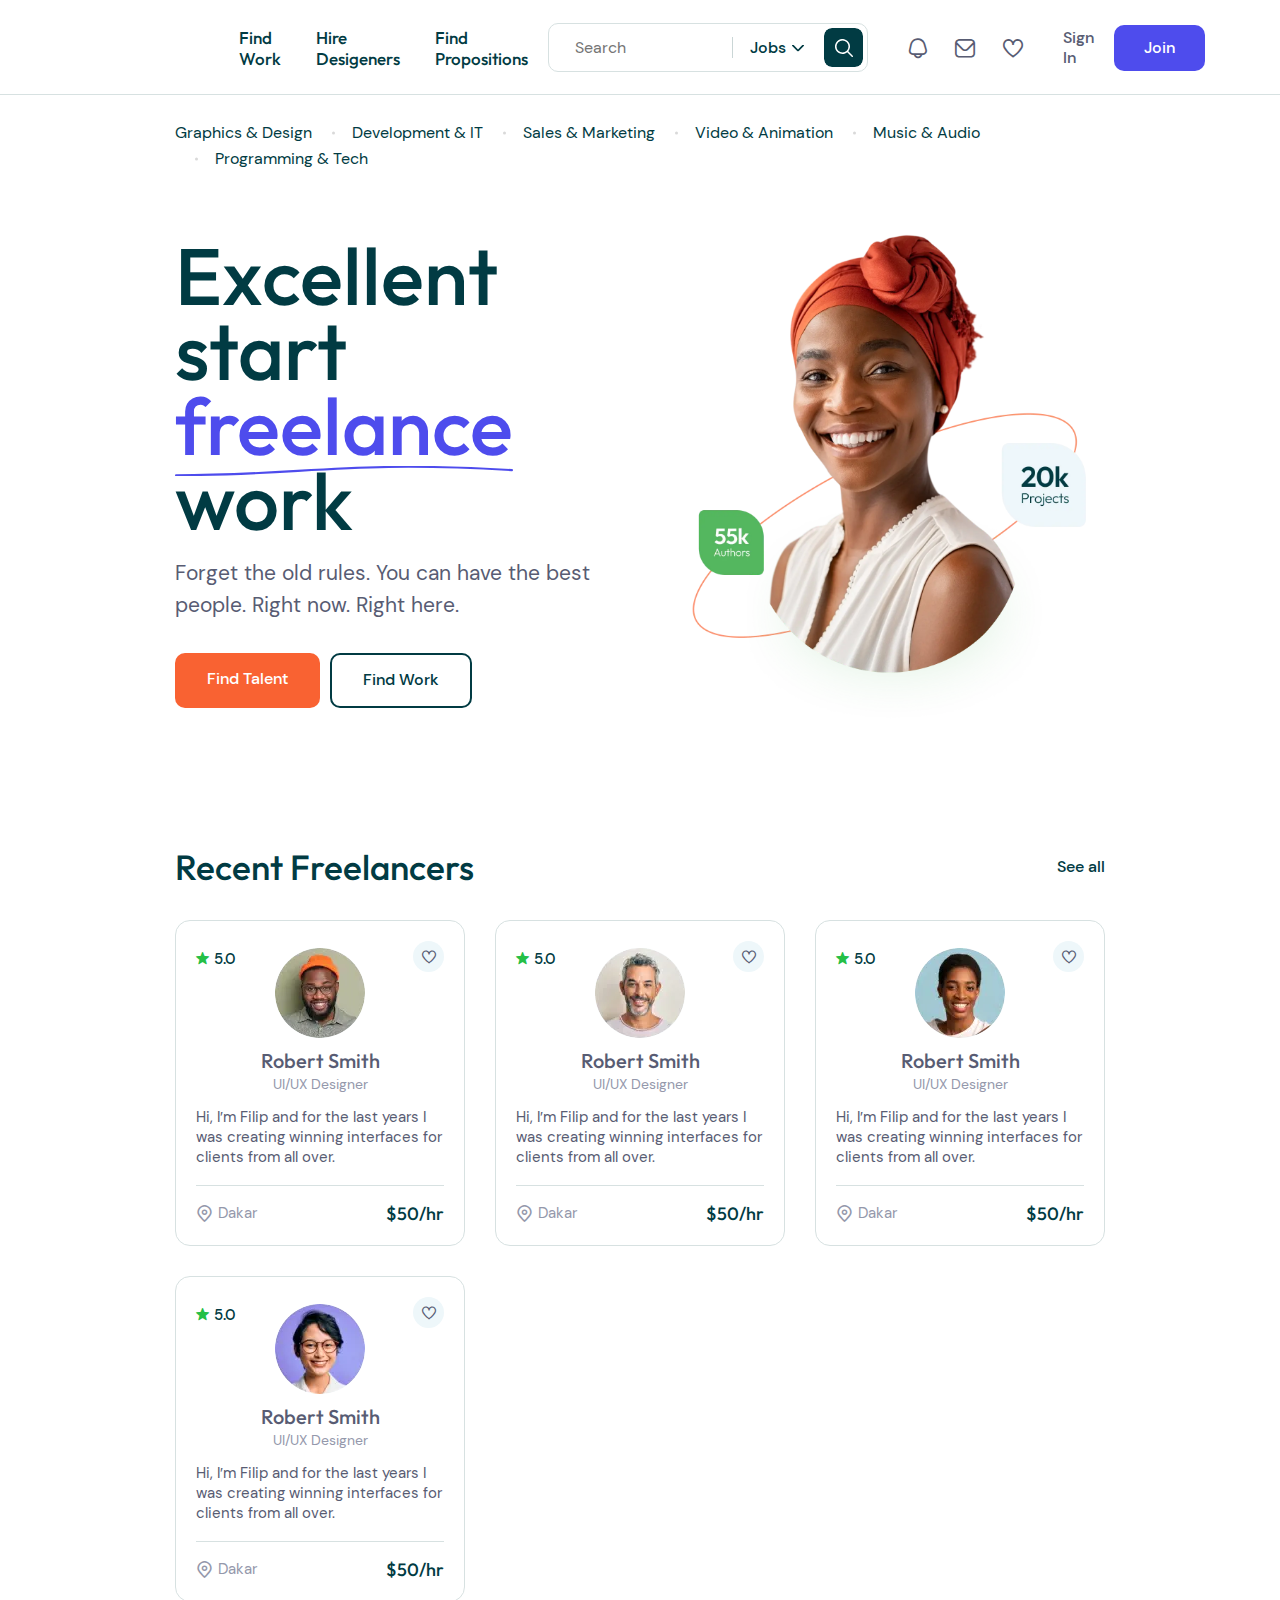
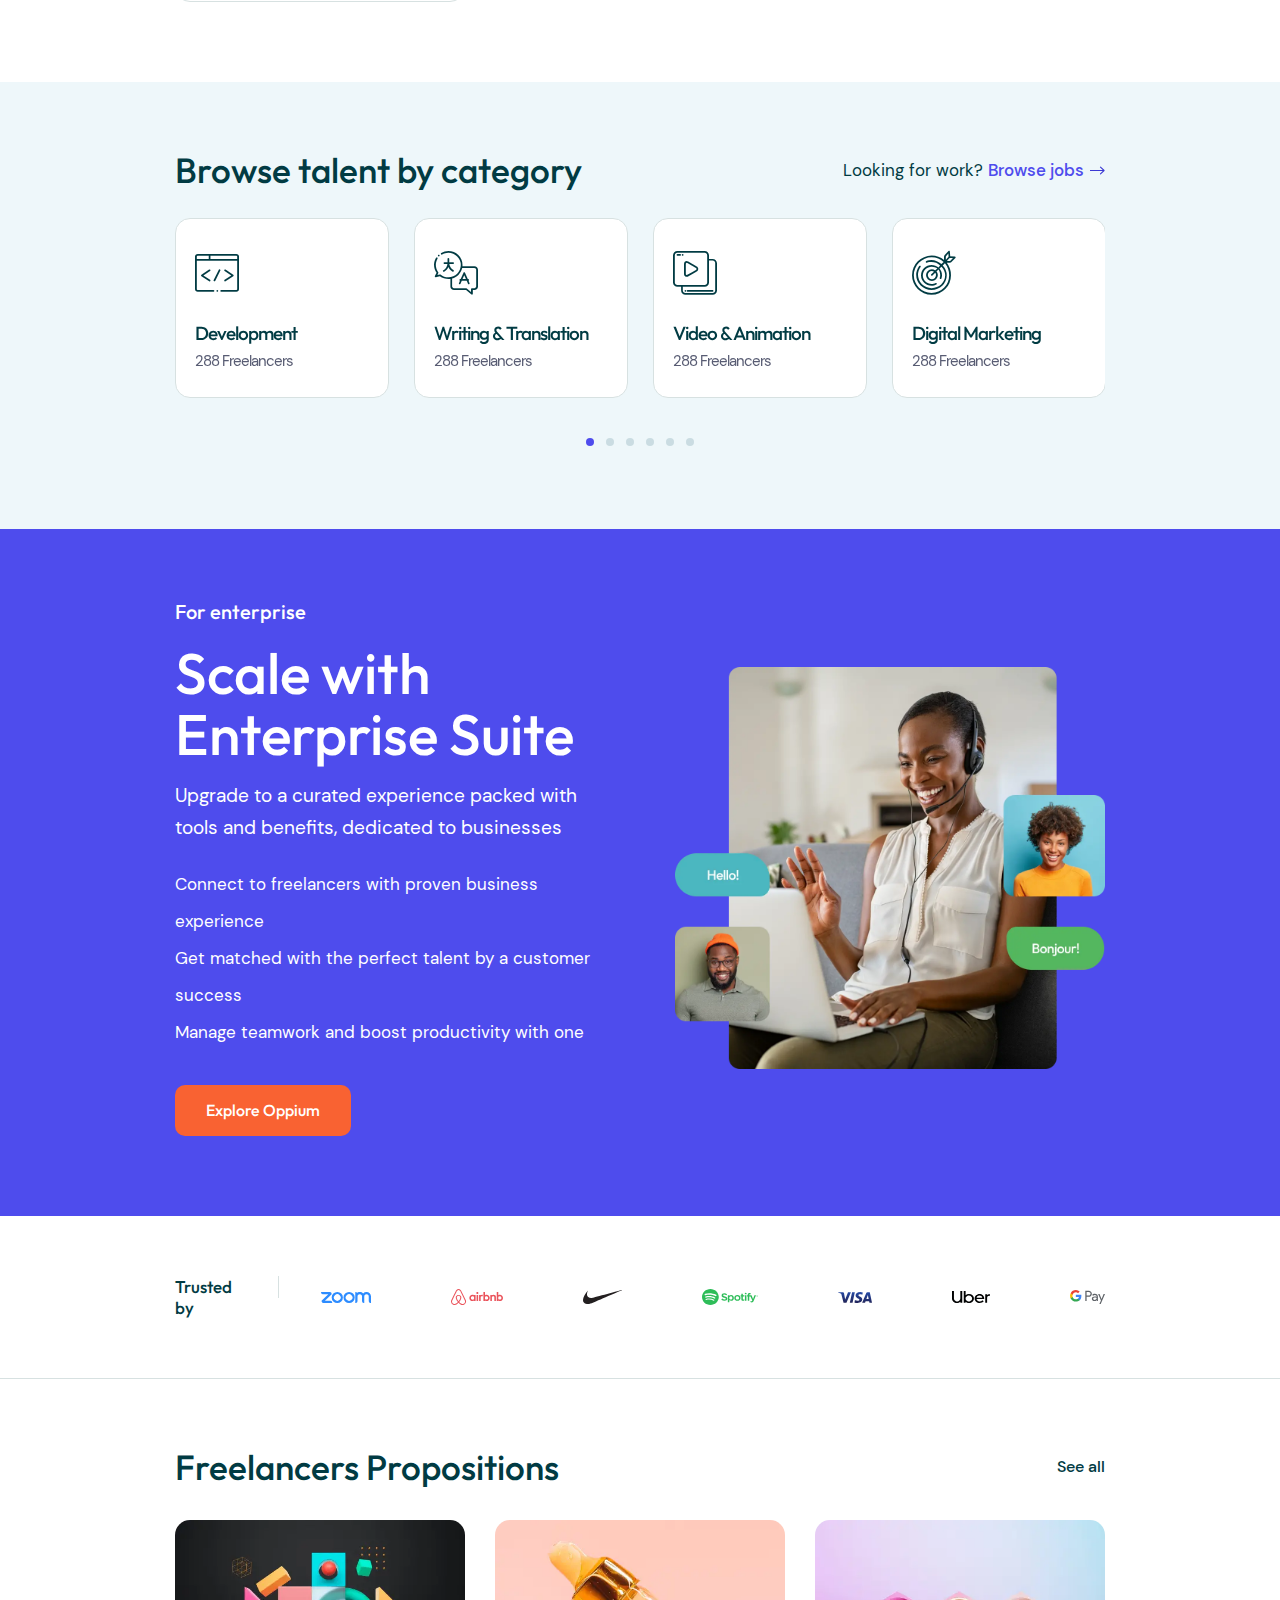
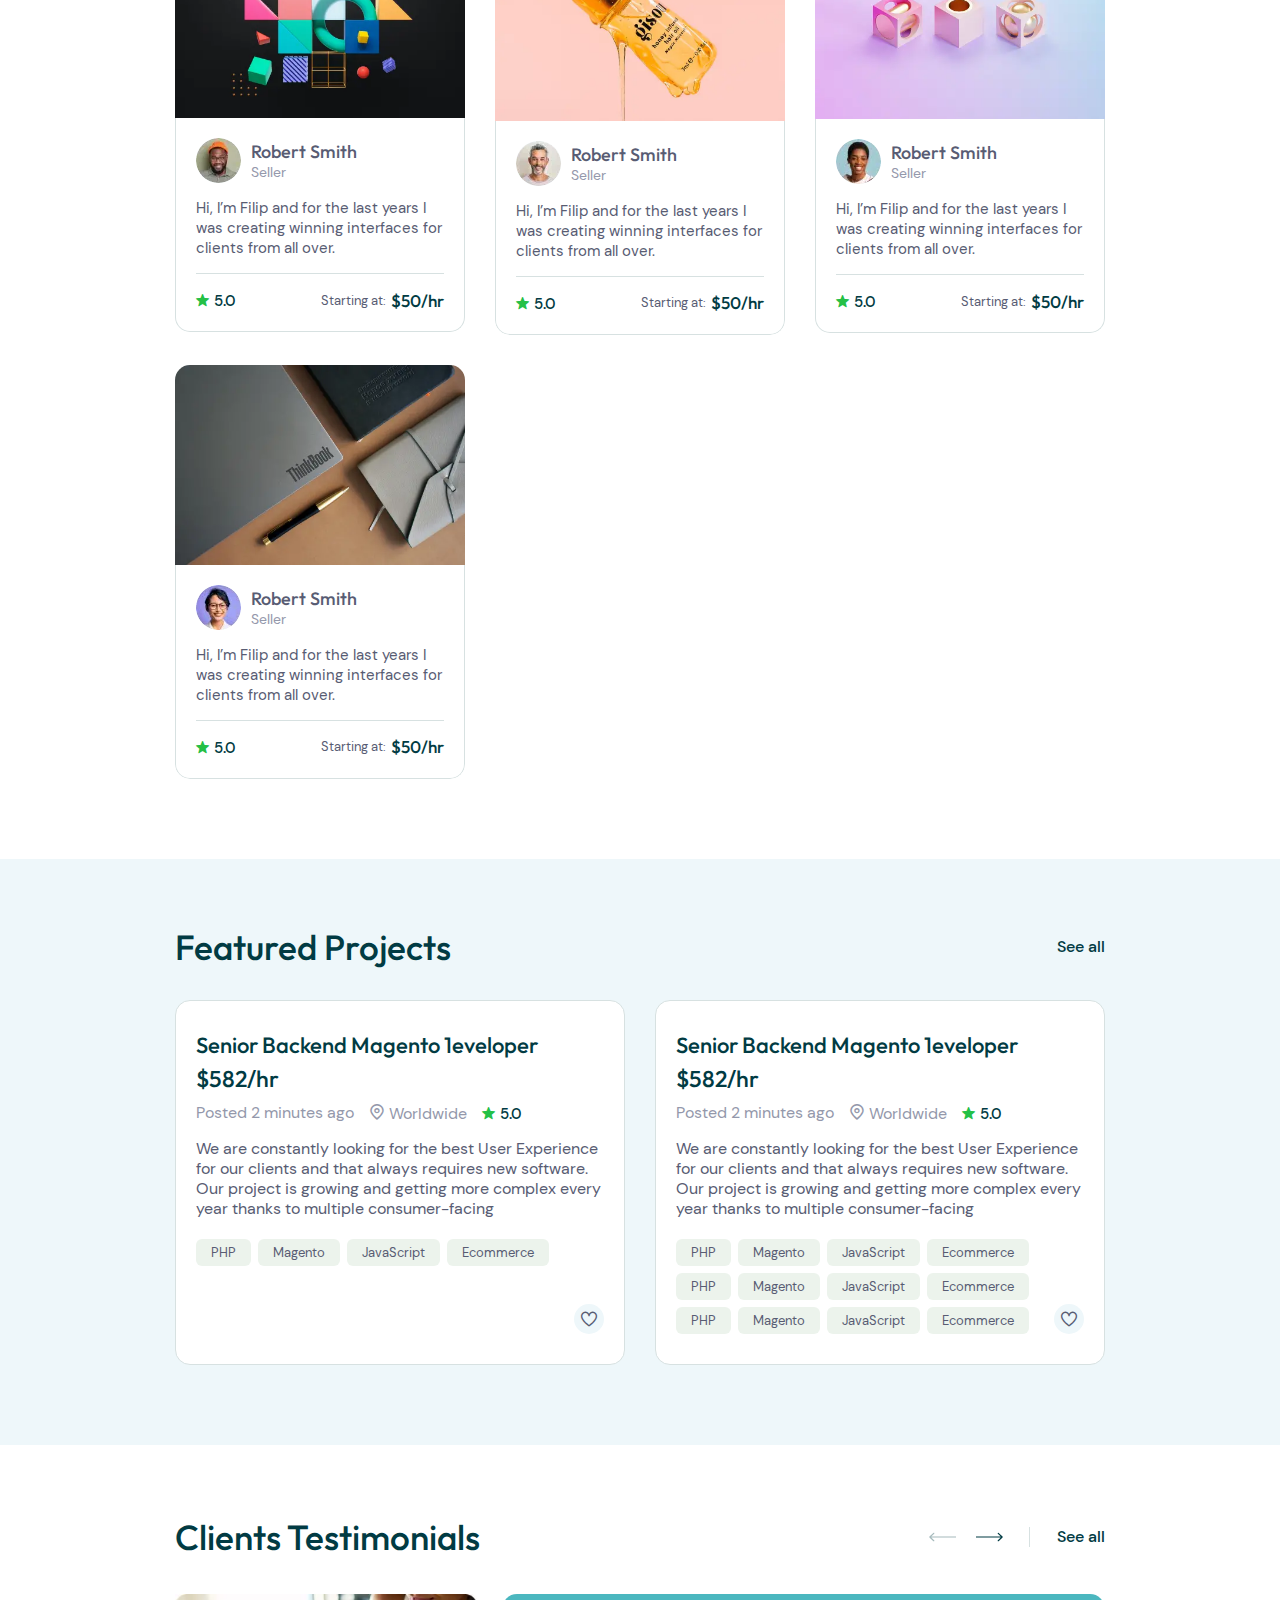
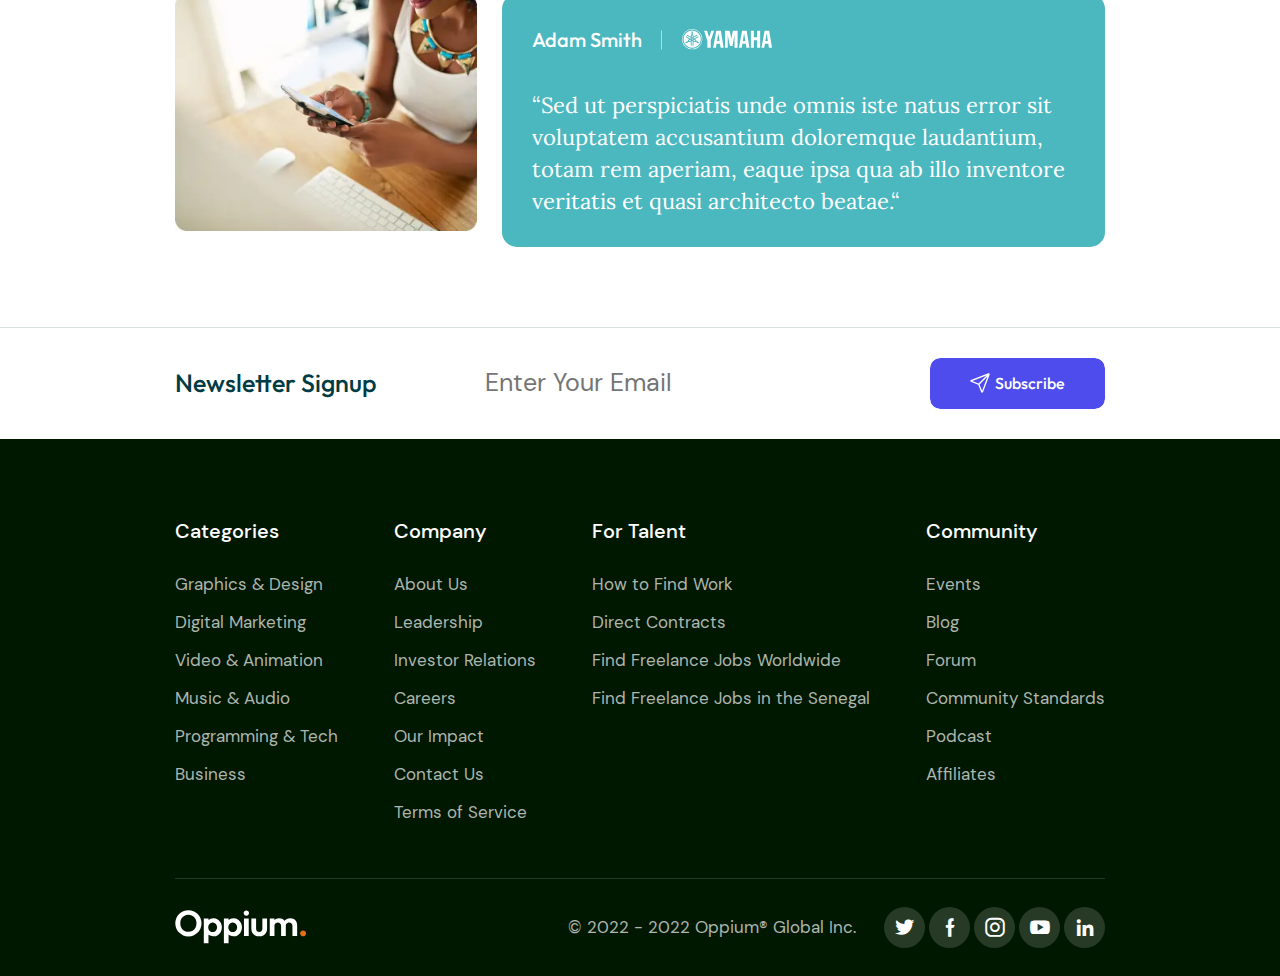
==== index.html @ eb04c3fe "oppium desktop" ====
<!DOCTYPE html>
<html lang="en">

<head>
	<meta charset="UTF-8">
	<meta name="viewport" content="width=device-width, initial-scale=1.0, maximum-scale=1">
	<link rel="shortcut icon" href="#" type="image/x-icon">
	<meta http-equiv="X-UA-Compatible" content="ie=edge">
	<meta name="description" content="#">
	<title>Oppium - Main</title>
	<link rel="stylesheet" href="css/jQuery-ui.css">
<link rel="stylesheet" href="css/fancy.css">
<link rel="stylesheet" href="css/swiper.css">
<link rel="stylesheet" href="css/kalendae.css">
<link rel="stylesheet" href="css/plyr.css">
<link rel="stylesheet" href="css/icons-font.css">
<link rel="stylesheet" href="css/timepicker.css">
<link rel="stylesheet" href="css/simditor.css">
<link rel="stylesheet" href="css/style.css">
<link rel="stylesheet" href="css/responsive.css">
</head>

<body id="body">
	<div class="wrapper">
		<!-- Header -->
		<header class="header">
	<div class="container container--wide">
		<div class="header__inner df">
			<a class="header__logo" href="index.html">
				<img src="../img/logo-dark.svg" alt="Oppium">
			</a>
			<nav class="header__nav">
				<ul class="df">
					<li><a href="#">Find Work</a></li>
					<li><a href="#">Hire Desigeners</a></li>
					<li><a href="#">Find Propositions</a></li>
				</ul>
			</nav>
			<div class="header__search global-search">
	<form class="df" action="#">
		<input type="text" placeholder="Search">
		<select class="custom-select">
			<option value="Jobs">Jobs</option>
			<option value="Option 1">Option 1</option>
			<option value="Option 2">Option 2</option>
			<option value="Option 3">Option 3</option>
			<option value="Option 4">Option 4</option>
		</select>
		<input type="submit" value="">
	</form>
</div>
			<div class="header__actions df">
				<a href="#">
					<i class="i-notification"></i>
				</a>
				<a href="#">
					<i class="i-envelope"></i>
				</a>
				<a href="#">
					<i class="i-heart"></i>
				</a>
			</div>

			<div class="header__sign">
				<a class="modal-btn" href="#" data-id="sign-in">Sign In</a>
			</div>
			<div class="header__join">
				<a class="modal-btn" href="#" data-id="sign-up">
					Join
				</a>
			</div>
			<!-- <div class="header__user">
				<a class="header__user-btn popup-button" href="#">
					<img src="../img/users/user.webp" alt="User">
				</a>
				<div class="popup-global popup-triangle">
					<ul class="header__user-menu">
						<li>
							<a href="#">
								<i class="i-profile"></i>
								<span>Profile</span>
							</a>
						</li>
						<li> <a href="#">
								<i class="i-dashboard"></i>
								<span>Dashboard</span>
							</a></li>
						<li> <a href="#">
								<i class="i-settings"></i>
								<span>Settings</span>
							</a></li>
						<li> <a href="#">
								<i class="i-logout"></i>
								<span>Logout</span>
							</a></li>
					</ul>
				</div>
			</div>
			<div class="header__request header__request--purple">
				<a href="#">
					Post a Request
				</a>
			</div> -->
		</div>
	</div>
</header>

		<!-- Categories -->
		<div class="categories">
	<div class="container container--wide">
		<ul>
			<li>
				<a href="#">Graphics &amp; Design </a>
			</li>
			<li>
				<a href="#">Development &amp; IT</a>
			</li>
			<li>
				<a href="#">Sales &amp; Marketing</a>
			</li>
			<li>
				<a href="#">Video &amp; Animation</a>
			</li>
			<li>
				<a href="#">Music &amp; Audio</a>
			</li>
			<li>
				<a href="#">Programming &amp; Tech</a>
			</li>
		</ul>
	</div>
</div>

		<!-- Main -->
		<main class="main">
			<!--	Intro a version-->
			<div class="intro">
	<div class="container">
		<div class="intro__inner">
			<div class="intro__left">
				<h1 class="g-title">Excellent start <span>freelance</span> work</h1>
				<p>
					Forget the old rules. You can have the best people.
					Right now. Right here.
				</p>
				<div class="intro__buttons">
					<a href="#">Find Talent</a>
					<a href="#">Find Work</a>
				</div>
			</div>
			<div class="intro__right">
				<img src="../img/intro.webp" alt="Oppium">
			</div>
		</div>
	</div>
</div>

			<!--	Grid box -->
			<div class="grid-box g-padding">
				<div class="container">
					<div class="grid-box__inner">
						<div class="top-row">
							<h2 class="grid-box__title g-title g-title--h2">Recent Freelancers</h2>
							<a class="g-all" href="#">See all</a>
						</div>
						<div class="grid-box__content">
							<div class="freelancer">
								<div class="freelancer__top">
									<div class="rating">
										<i class="i-star"></i>
										<span>5.0</span>
									</div>
									<div class="g-user">
										<div class="g-user__avatar">
											<img src="./img/freelancers/1.webp" alt="Freelancer">
										</div>
										<div class="g-user__cont">
											<span class="g-user__name">Robert Smith</span>
											<span class="g-user__info">UI/UX Designer</span>
										</div>
									</div>
									<div class="save">
										<i class="i-heart"></i>
									</div>
								</div>
								<p class="freelancer__text">
									Hi, I&prime;m Filip and for the last years I was creating winning interfaces for
									clients from all over.
								</p>
								<div class="freelancer__bottom">
									<div>
										<i class="i-marker"></i>
										<span>Dakar</span>
									</div>
									<span class="freelancer__price">$50/hr</span>
								</div>
							</div>
							<div class="freelancer">
								<div class="freelancer__top">
									<div class="rating">
										<i class="i-star"></i>
										<span>5.0</span>
									</div>
									<div class="g-user">
										<div class="g-user__avatar">
											<img src="./img/freelancers/2.webp" alt="Freelancer">
										</div>
										<div class="g-user__cont">
											<span class="g-user__name">Robert Smith</span>
											<span class="g-user__info">UI/UX Designer</span>
										</div>
									</div>
									<div class="save">
										<i class="i-heart"></i>
									</div>
								</div>
								<p class="freelancer__text">
									Hi, I&prime;m Filip and for the last years I was creating winning interfaces for
									clients from all over.
								</p>
								<div class="freelancer__bottom">
									<div>
										<i class="i-marker"></i>
										<span>Dakar</span>
									</div>
									<span class="freelancer__price">$50/hr</span>
								</div>
							</div>
							<div class="freelancer">
								<div class="freelancer__top">
									<div class="rating">
										<i class="i-star"></i>
										<span>5.0</span>
									</div>
									<div class="g-user">
										<div class="g-user__avatar">
											<img src="./img/freelancers/3.webp" alt="Freelancer">
										</div>
										<div class="g-user__cont">
											<span class="g-user__name">Robert Smith</span>
											<span class="g-user__info">UI/UX Designer</span>
										</div>
									</div>
									<div class="save">
										<i class="i-heart"></i>
									</div>
								</div>
								<p class="freelancer__text">
									Hi, I&prime;m Filip and for the last years I was creating winning interfaces for
									clients from all over.
								</p>
								<div class="freelancer__bottom">
									<div>
										<i class="i-marker"></i>
										<span>Dakar</span>
									</div>
									<span class="freelancer__price">$50/hr</span>
								</div>
							</div>
							<div class="freelancer">
								<div class="freelancer__top">
									<div class="rating">
										<i class="i-star"></i>
										<span>5.0</span>
									</div>
									<div class="g-user">
										<div class="g-user__avatar">
											<img src="./img/freelancers/4.webp" alt="Freelancer">
										</div>
										<div class="g-user__cont">
											<span class="g-user__name">Robert Smith</span>
											<span class="g-user__info">UI/UX Designer</span>
										</div>
									</div>
									<div class="save">
										<i class="i-heart"></i>
									</div>
								</div>
								<p class="freelancer__text">
									Hi, I&prime;m Filip and for the last years I was creating winning interfaces for
									clients from all over.
								</p>
								<div class="freelancer__bottom">
									<div>
										<i class="i-marker"></i>
										<span>Dakar</span>
									</div>
									<span class="freelancer__price">$50/hr</span>
								</div>
							</div>
						</div>
					</div>
				</div>
			</div>

			<!-- Category slider -->
			<div class="category-slider blue-bg g-padding">
	<div class="container">
		<div class="category-slider__inner">
			<div class="category-slider__top top-row">
				<h2 class="g-title g-title--h2">
					Browse talent by category
				</h2>
				<a href="#">
					Looking for work? <span>Browse jobs</span>
				</a>
			</div>

			<div class="swiper" id="category-slider">
				<div class="swiper-wrapper">
					<div class="swiper-slide">
						<div class="category-box">
							<a href="#">
								<div class="category-box__img">
									<i class="i-development"></i>
								</div>
								<h3 class="g-title">Development</h3>
								<p>288 Freelancers</p>
							</a>
						</div>
					</div>
					<div class="swiper-slide">
						<div class="category-box">
							<a href="#">
								<div class="category-box__img">
									<i class="i-translation"></i>
								</div>
								<h3 class="g-title">Writing &amp; Translation</h3>
								<p>288 Freelancers</p>
							</a>
						</div>
					</div>
					<div class="swiper-slide">
						<div class="category-box">
							<a href="#">
								<div class="category-box__img">
									<i class="i-video"></i>
								</div>
								<h3 class="g-title">Video &amp; Animation</h3>
								<p>288 Freelancers</p>
							</a>
						</div>
					</div>
					<div class="swiper-slide">
						<div class="category-box">
							<a href="#">
								<div class="category-box__img">
									<i class="i-marketing"></i>
								</div>
								<h3 class="g-title">Digital Marketing</h3>
								<p>288 Freelancers</p>
							</a>
						</div>
					</div>
					<div class="swiper-slide">
						<div class="category-box">
							<a href="#">
								<div class="category-box__img">
									<i class="i-design"></i>
								</div>
								<h3 class="g-title">UI/UX Design</h3>
								<p>288 Freelancers</p>
							</a>
						</div>
					</div>
					<div class="swiper-slide">
						<div class="category-box">
							<a href="#">
								<div class="category-box__img">
									<i class="i-voice"></i>
								</div>
								<h3 class="g-title">Music &amp; Audio</h3>
								<p>288 Freelancers</p>
							</a>
						</div>
					</div>
				</div>
				<div class="swiper-pagination"></div>
			</div>
		</div>
	</div>
</div>

			<!-- Enterprise -->
			<div class="enterprise g-padding">
	<div class="container">
		<div class="enterprise__inner">
			<div class="enterprise__left">
				<span class="enterprise__pretitle">For enterprise</span>
				<h1 class="enterprise__title">
					Scale with Enterprise Suite
				</h1>
				<p class="enterprise__text">
					Upgrade to a curated experience packed with tools and benefits, dedicated to businesses
				</p>
				<ul class="enterprise__list">
					<li>
						Connect to freelancers with proven business experience
					</li>
					<li>
						Get matched with the perfect talent by a customer success
					</li>
					<li>
						Manage teamwork and boost productivity with one
					</li>
				</ul>
				<div class="enterprise__btn">
					<a href="#">Explore Oppium</a>
				</div>
			</div>
			<div class="enterprise__right">
				<img src="../img/enterprise.webp" alt="Enterprise">
			</div>
		</div>
	</div>
</div>

			<!--	Trusted -->
			<div class="trusted">
	<div class="container">
		<div class="trusted__inner">
			<h3>Trusted by</h3>
			<ul>
				<li>
					<a href="#">
						<img src="../../img/trusted/zoom.svg" alt="Zoom">
					</a>
				</li>
				<li>
					<a href="#">
						<img src="../../img/trusted/airbnb.svg" alt="Airbnb">
					</a>
				</li>
				<li>
					<a href="#">
						<img src="../../img/trusted/nike.svg" alt="Nike">
					</a>
				</li>
				<li>
					<a href="#">
						<img src="../../img/trusted/spotify.svg" alt="Spotify">
					</a>
				</li>
				<li>
					<a href="#">
						<img src="../../img/trusted/visa.svg" alt="Visa">
					</a>
				</li>
				<li>
					<a href="#">
						<img src="../../img/trusted/uber.svg" alt="Uber">
					</a>
				</li>
				<li>
					<a href="#">
						<img src="../../img/trusted/gpay.svg" alt="GPay">
					</a>
				</li>
			</ul>
		</div>
	</div>
</div>

			<!-- Grid box -->
			<div class="grid-box g-padding">
				<div class="container">
					<div class="grid-box__inner">
						<div class="top-row">
							<h2 class="grid-box__title g-title g-title--h2">Freelancers Propositions</h2>
							<a class="g-all" href="#">See all</a>
						</div>
						<div class="grid-box__content">
							<div class="g-prop">
								<div class="save">
									<i class="i-heart"></i>
								</div>
								<div class="g-prop__img">
									<img src="./img/propopsitions/1.webp" alt="Prop">
								</div>
								<div class="g-prop__inner">
									<div class="g-prop__user">
										<div class="g-user">
											<div class="g-user__avatar">
												<img src="./img/users/1.webp" alt="User">
											</div>
											<div class="g-user__cont">
												<span class="g-user__name">Robert Smith</span>
												<span class="g-user__info">Seller</span>
											</div>
										</div>
									</div>
									<p class="g-prop__text">
										Hi, I&rsquo;m Filip and for the last years I was creating winning
										interfaces for clients from all over.
									</p>
									<div class="g-prop__info">
										<div class="rating">
											<i class="i-star"></i>
											<span>5.0</span>
										</div>
										<div class="g-prop__price">
											<span>Starting at:</span>
											<span>$50/hr</span>
										</div>
									</div>
								</div>
							</div>
							<div class="g-prop">
								<div class="save">
									<i class="i-heart"></i>
								</div>
								<div class="g-prop__img">
									<img src="./img/propopsitions/2.webp" alt="Prop">
								</div>
								<div class="g-prop__inner">
									<div class="g-prop__user">
										<div class="g-user">
											<div class="g-user__avatar">
												<img src="./img/users/2.webp" alt="User">
											</div>
											<div class="g-user__cont">
												<span class="g-user__name">Robert Smith</span>
												<span class="g-user__info">Seller</span>
											</div>
										</div>
									</div>
									<p class="g-prop__text">
										Hi, I&rsquo;m Filip and for the last years I was creating winning
										interfaces for clients from all over.
									</p>
									<div class="g-prop__info">
										<div class="rating">
											<i class="i-star"></i>
											<span>5.0</span>
										</div>
										<div class="g-prop__price">
											<span>Starting at:</span>
											<span>$50/hr</span>
										</div>
									</div>
								</div>
							</div>
							<div class="g-prop">
								<div class="save">
									<i class="i-heart"></i>
								</div>
								<div class="g-prop__img">
									<img src="./img/propopsitions/3.webp" alt="Prop">
								</div>
								<div class="g-prop__inner">
									<div class="g-prop__user">
										<div class="g-user">
											<div class="g-user__avatar">
												<img src="./img/users/3.webp" alt="User">
											</div>
											<div class="g-user__cont">
												<span class="g-user__name">Robert Smith</span>
												<span class="g-user__info">Seller</span>
											</div>
										</div>
									</div>
									<p class="g-prop__text">
										Hi, I&rsquo;m Filip and for the last years I was creating winning
										interfaces for clients from all over.
									</p>
									<div class="g-prop__info">
										<div class="rating">
											<i class="i-star"></i>
											<span>5.0</span>
										</div>
										<div class="g-prop__price">
											<span>Starting at:</span>
											<span>$50/hr</span>
										</div>
									</div>
								</div>
							</div>
							<div class="g-prop">
								<div class="save">
									<i class="i-heart"></i>
								</div>
								<div class="g-prop__img">
									<img src="./img/propopsitions/4.webp" alt="Prop">
								</div>
								<div class="g-prop__inner">
									<div class="g-prop__user">
										<div class="g-user">
											<div class="g-user__avatar">
												<img src="./img/users/4.webp" alt="User">
											</div>
											<div class="g-user__cont">
												<span class="g-user__name">Robert Smith</span>
												<span class="g-user__info">Seller</span>
											</div>
										</div>
									</div>
									<p class="g-prop__text">
										Hi, I&rsquo;m Filip and for the last years I was creating winning
										interfaces for clients from all over.
									</p>
									<div class="g-prop__info">
										<div class="rating">
											<i class="i-star"></i>
											<span>5.0</span>
										</div>
										<div class="g-prop__price">
											<span>Starting at:</span>
											<span>$50/hr</span>
										</div>
									</div>
								</div>
							</div>
						</div>
					</div>
				</div>
			</div>

			<!--	Featured -->
			<div class="featured g-padding blue-bg">
	<div class="container">
		<div class="top-row">
			<h2 class="g-title g-title--h2">
				Featured Projects
			</h2>
			<a class="g-all" href="#">See all</a>
		</div>
		<div class="featured__inner">
			<div class="project">
				<div class="save">
					<i class="i-heart"></i>
				</div>
				<div class="project__top">
					<p>
						Senior Backend Magento 1eveloper
					</p>
					<span>
						$582/hr
					</span>
				</div>
				<div class="project__info">
					<span>Posted 2 minutes ago</span>
					<div>
						<i class="i-marker"></i>
						<span>Worldwide</span>
					</div>
					<div class="rating">
						<i class="i-star"></i>
						<span>5.0</span>
					</div>
				</div>
				<p class="project__text">
					We are constantly looking for the best User Experience for our clients and that always requires new
					software. Our
					project is growing and getting more complex every year thanks to multiple consumer-facing
				</p>
				<div class="tags">
					<a href="#">PHP</a>
					<a href="#">Magento</a>
					<a href="#">JavaScript</a>
					<a href="#">Ecommerce</a>
				</div>
			</div>
			<div class="project">
				<div class="save">
					<i class="i-heart"></i>
				</div>
				<div class="project__top">
					<p>
						Senior Backend Magento 1eveloper
					</p>
					<span>
						$582/hr
					</span>
				</div>
				<div class="project__info">
					<span>Posted 2 minutes ago</span>
					<div>
						<i class="i-marker"></i>
						<span>Worldwide</span>
					</div>
					<div class="rating">
						<i class="i-star"></i>
						<span>5.0</span>
					</div>
				</div>
				<p class="project__text">
					We are constantly looking for the best User Experience for our clients and that always requires new
					software. Our
					project is growing and getting more complex every year thanks to multiple consumer-facing
				</p>
				<div class="tags">
					<a href="#">PHP</a>
					<a href="#">Magento</a>
					<a href="#">JavaScript</a>
					<a href="#">Ecommerce</a>
					<a href="#">PHP</a>
					<a href="#">Magento</a>
					<a href="#">JavaScript</a>
					<a href="#">Ecommerce</a>
					<a href="#">PHP</a>
					<a href="#">Magento</a>
					<a href="#">JavaScript</a>
					<a href="#">Ecommerce</a>
				</div>
			</div>
		</div>
	</div>
</div>

			<!--	Slider row -->
			<div class="g-slider g-padding">
				<div class="container">
					<div class="g-slider__inner">
						<div class="top-row">
							<h2 class="g-title g-title--h2">Clients Testimonials</h2>
							<div class="g-slider__buttons">
								<div class="swiper-button-prev swiper-button-prev3"></div>
								<div class="swiper-button-next swiper-button-next3"></div>
							</div>
							<a class="g-all" href="#">See all</a>
						</div>
						<div class="swiper" id="g-slider__row">
							<div class="swiper-wrapper">
								<div class="swiper-slide">
									<div class="g-slider__row-item">
										<div class="g-slider__row-img">
											<img src="./img/testimonials/1.webp" alt="Testimonials">
										</div>
										<div class="g-slider__row-content">
											<div class="g-slider__row-info">
												<span>Adam Smith</span>
												<div>
													<img src="./img/company/yamaha.svg" alt="Yamaha">
												</div>
											</div>
											<div class="g-slider__row-text">
												&ldquo;Sed ut perspiciatis unde omnis iste natus error sit voluptatem
												accusantium doloremque laudantium, totam rem aperiam,
												eaque ipsa qua ab illo inventore veritatis et quasi architecto
												beatae.&ldquo;
											</div>
										</div>
									</div>
								</div>
								<div class="swiper-slide">
									<div class="g-slider__row-item">
										<div class="g-slider__row-img">
											<img src="./img/testimonials/1.webp" alt="Testimonials">
										</div>
										<div class="g-slider__row-content">
											<div class="g-slider__row-info">
												<span>Adam Smith</span>
												<div>
													<img src="./img/company/yamaha.svg" alt="Yamaha">
												</div>
											</div>
											<div class="g-slider__row-text">
												&ldquo;Sed ut perspiciatis unde omnis iste natus error sit voluptatem
												accusantium doloremque laudantium, totam rem aperiam,
												eaque ipsa qua ab illo inventore veritatis et quasi architecto
												beatae.&ldquo;
											</div>
										</div>
									</div>
								</div>
							</div>
						</div>
					</div>
				</div>
			</div>

		</main>

		<!--	Newsletter-->
		<div class="newsletter">
	<div class="container">
		<div class="newsletter__inner">
			<h4 class="g-title">
				Newsletter Signup
			</h4>
			<form action="#">
				<input type="email" placeholder="Enter Your Email" required>
				<input type="submit" value="Subscribe">
			</form>
		</div>
	</div>
</div>

		<!--	Footer-->
		<footer class="footer">
	<div class="container">
		<div class="footer__inner">
			<div class="footer__top">
				<div class="footer__item">
					<h5 class="footer__item-title">Categories</h5>
					<ul class="footer__item-list">
						<li>
							<a href="#">Graphics &amp; Design</a>
						</li>
						<li>
							<a href="#">Digital Marketing</a>
						</li>
						<li>
							<a href="#">Video &amp; Animation</a>
						</li>
						<li>
							<a href="#">Music &amp; Audio</a>
						</li>
						<li>
							<a href="#">Programming &amp; Tech</a>
						</li>
						<li>
							<a href="#">Business</a>
						</li>
					</ul>
				</div>
				<div class="footer__item">
					<h5 class="footer__item-title">Company</h5>
					<ul class="footer__item-list">
						<li>
							<a href="#">About Us</a>
						</li>
						<li>
							<a href="#">Leadership</a>
						</li>
						<li>
							<a href="#">Investor Relations</a>
						</li>
						<li>
							<a href="#">Careers</a>
						</li>
						<li>
							<a href="#">Our Impact</a>
						</li>
						<li>
							<a href="#">Contact Us</a>
						</li>
						<li>
							<a href="#">Terms of Service</a>
						</li>
					</ul>
				</div>
				<div class="footer__item">
					<h5 class="footer__item-title">For Talent</h5>
					<ul class="footer__item-list">
						<li>
							<a href="#">How to Find Work</a>
						</li>
						<li>
							<a href="#">Direct Contracts</a>
						</li>
						<li>
							<a href="#">Find Freelance Jobs Worldwide</a>
						</li>
						<li>
							<a href="#">Find Freelance Jobs in the Senegal</a>
						</li>
					</ul>
				</div>
				<div class="footer__item">
					<h5 class="footer__item-title">Community</h5>
					<ul class="footer__item-list">
						<li>
							<a href="#">Events</a>
						</li>
						<li>
							<a href="#">Blog</a>
						</li>
						<li>
							<a href="#">Forum</a>
						</li>
						<li>
							<a href="#">Community Standards</a>
						</li>
						<li>
							<a href="#">Podcast</a>
						</li>
						<li>
							<a href="#">Affiliates</a>
						</li>
					</ul>
				</div>
			</div>
			<div class="footer__bottom">
				<a href="index.html">
					<img src="../../img/logo-light.svg" alt="Oppium">
				</a>
				<p class="footer__rights">
					&copy; 2022 - 2022 Oppium&reg; Global Inc.
				</p>
				<div class="footer__socials">
					<a href="#"> <i class="i-s-twitter"></i></a>
					<a href="#"><i class="i-s-facebook"></i></a>
					<a href="#"><i class="i-s-instagram"></i></a>
					<a href="#"><i class="i-s-youtube"></i></a>
					<a href="#"><i class="i-s-linkedin"></i></a>
				</div>
			</div>
		</div>
	</div>
</footer>

		<!-- Modal  sign-in-->
<div class="modal" data-id="#sign-in">
	<h2 class="modal__title g-title g-title--h2">
		Sign In To Oppium
	</h2>
	<form action="#">
		<input class="modal__email text-input input-global" type="email" placeholder="Email Address" required="">
		<span class="password-input__wrap">
			<input class="modal__password password-input input-global" type="password" placeholder="Password"
				required="">
			<span class="password-input__show-btn is-hidden">
				<i class="password-input__show-icon i-visible"></i>
				<i class="password-input__show-icon i-not-visible is-hidden"></i>
			</span>
		</span>
		<div class="modal__remember">
			<label class="check-input">
				<input class="check-input__check" type="checkbox">
				<span class="check-input__style"></span>
				Remember Me
			</label>
			<a href="#">Forgot your password?</a>
		</div>
		<input class="modal__btn form__button" type="submit" value="Sign In">
	</form>
	<span class="modal__or">or continue with</span>
	<div class="modal__social">
		<a href="#"></a>
		<a href="#"></a>
		<a href="#"></a>
	</div>
	<div class="modal__bottom">
		<a class="modal-btn" href="#" data-id="sign-up">Not a member yet? <span>Join now</span></a>
	</div>
</div>

		<!-- Modal  sign-up-->
<div class="modal" data-id="#sign-up">
	<h2 class="modal__title g-title g-title--h2">
		Sign Up To Oppium
	</h2>
	<form action="#">
		<input class="modal__email text-input input-global" type="email" placeholder="Email Address" required="">
		<span class="password-input__wrap">
			<input class="modal__password password-input input-global" type="password" placeholder="Password"
				required="">
			<span class="password-input__show-btn is-hidden">
				<i class="password-input__show-icon i-visible"></i>
				<i class="password-input__show-icon i-not-visible is-hidden"></i>
			</span>
		</span>
		<span class="password-input__wrap">
			<input class="modal__password password-input input-global" type="password" placeholder="Confirm Password"
				required="">
			<span class="password-input__show-btn is-hidden">
				<i class="password-input__show-icon i-visible"></i>
				<i class="password-input__show-icon i-not-visible is-hidden"></i>
			</span>
		</span>
		<input class="modal__btn form__button" type="submit" value="Sign Up">
	</form>
	<span class="modal__or">or continue with</span>
	<div class="modal__social">
		<a href="#"></a>
		<a href="#"></a>
		<a href="#"></a>
	</div>
	<div class="modal__bottom">
		<a class="modal-btn" href="#" data-id="sign-in">Already a member? <span>Sign In</span></a>
	</div>
</div>

		<!-- Overlay -->
		<div class="overlay"></div>
	</div>
	<script src="js/jquery-3.6.0.min.js"></script>
<script src="js/jquery.ui.touch-punch.min.js"></script>
<script src="js/jQuery-ui.js"></script>
<script src="js/fancy.js"></script>
<script src="js/kalendae.standalone.js"></script>
<script src="js/plyr.js"></script>
<script src="js/swiper.js"></script>
<script src="js/timepicker.js"></script>

<script src="js/module.js"></script>
<script src="js/hotkeys.js"></script>
<script src="js/uploader.js"></script>
<script src="js/simditor.js"></script>

<script src="js/main.js"></script>
</body>

</html>
---- css/fancy.css ----
.not-selectable{-moz-user-select:none;-webkit-user-select:none;-ms-user-select:none;user-select:none}.carousel{position:relative;box-sizing:border-box}.carousel *,.carousel *:before,.carousel *:after{box-sizing:inherit}.carousel.is-draggable{cursor:move;cursor:grab}.carousel.is-dragging{cursor:move;cursor:grabbing}.carousel__viewport{position:relative;overflow:hidden;max-width:100%;max-height:100%}.carousel__track{display:flex}.carousel__slide{flex:0 0 auto;width:var(--carousel-slide-width, 60%);max-width:100%;padding:1rem;position:relative;overflow-x:hidden;overflow-y:auto;overscroll-behavior:contain;-webkit-overflow-scrolling:touch;touch-action:pan-y}.has-dots{margin-bottom:calc(0.5rem + 22px)}.carousel__dots{margin:0 auto;padding:0;position:absolute;top:calc(100% + 0.5rem);left:0;right:0;display:flex;justify-content:center;list-style:none;user-select:none}.carousel__dots .carousel__dot{margin:0;padding:0;display:block;position:relative;width:22px;height:22px;cursor:pointer}.carousel__dots .carousel__dot:after{content:"";width:8px;height:8px;border-radius:50%;position:absolute;top:50%;left:50%;transform:translate(-50%, -50%);background-color:currentColor;opacity:.25;transition:opacity .15s ease-in-out}.carousel__dots .carousel__dot.is-selected:after{opacity:1}.carousel__button{width:var(--carousel-button-width, 48px);height:var(--carousel-button-height, 48px);padding:0;border:0;display:flex;justify-content:center;align-items:center;pointer-events:all;cursor:pointer;color:var(--carousel-button-color, currentColor);background:var(--carousel-button-bg, transparent);border-radius:var(--carousel-button-border-radius, 50%);box-shadow:var(--carousel-button-shadow, none);transition:opacity .15s ease}.carousel__button.is-prev,.carousel__button.is-next{position:absolute;top:50%;transform:translateY(-50%)}.carousel__button.is-prev{left:10px}.carousel__button.is-next{right:10px}.carousel__button[disabled]{cursor:default;opacity:.3}.carousel__button svg{width:var(--carousel-button-svg-width, 50%);height:var(--carousel-button-svg-height, 50%);fill:none;stroke:currentColor;stroke-width:var(--carousel-button-svg-stroke-width, 1.5);stroke-linejoin:bevel;stroke-linecap:round;filter:var(--carousel-button-svg-filter, none);pointer-events:none}body.compensate-for-scrollbar{overflow:hidden !important;touch-action:none}.fancybox__container{position:fixed;top:0;left:0;bottom:0;right:0;direction:ltr;margin:0;padding:env(safe-area-inset-top, 0px) env(safe-area-inset-right, 0px) env(safe-area-inset-bottom, 0px) env(safe-area-inset-left, 0px);box-sizing:border-box;display:flex;flex-direction:column;color:var(--fancybox-color, #fff);-webkit-tap-highlight-color:transparent;overflow:hidden;z-index:1050;outline:none;transform-origin:top left;--carousel-button-width: 48px;--carousel-button-height: 48px;--carousel-button-svg-width: 24px;--carousel-button-svg-height: 24px;--carousel-button-svg-stroke-width: 2.5;--carousel-button-svg-filter: drop-shadow(1px 1px 1px rgba(0, 0, 0, 0.4))}.fancybox__container *,.fancybox__container *::before,.fancybox__container *::after{box-sizing:inherit}.fancybox__container :focus{outline:none}body:not(.is-using-mouse) .fancybox__container :focus{box-shadow:0 0 0 1px #fff,0 0 0 2px var(--fancybox-accent-color, rgba(1, 210, 232, 0.94))}@media all and (min-width: 1024px){.fancybox__container{--carousel-button-width:48px;--carousel-button-height:48px;--carousel-button-svg-width:27px;--carousel-button-svg-height:27px}}.fancybox__backdrop{position:absolute;top:0;right:0;bottom:0;left:0;z-index:-1;background:var(--fancybox-bg, rgba(24, 24, 27, 0.92))}.fancybox__carousel{position:relative;flex:1 1 auto;min-height:0;height:100%;z-index:10}.fancybox__carousel.has-dots{margin-bottom:calc(0.5rem + 22px)}.fancybox__viewport{position:relative;width:100%;height:100%;overflow:visible;cursor:default}.fancybox__track{display:flex;height:100%}.fancybox__slide{flex:0 0 auto;width:100%;max-width:100%;margin:0;padding:48px 8px 8px 8px;position:relative;overscroll-behavior:contain;display:flex;flex-direction:column;outline:0;overflow:auto;-webkit-overflow-scrolling:touch;--carousel-button-width: 36px;--carousel-button-height: 36px;--carousel-button-svg-width: 22px;--carousel-button-svg-height: 22px}.fancybox__slide::before,.fancybox__slide::after{content:"";flex:0 0 0;margin:auto}@media all and (min-width: 1024px){.fancybox__slide{padding:64px 100px}}.fancybox__content{margin:0 env(safe-area-inset-right, 0px) 0 env(safe-area-inset-left, 0px);padding:36px;color:var(--fancybox-content-color, #374151);background:var(--fancybox-content-bg, #fff);position:relative;align-self:center;display:flex;flex-direction:column;z-index:20}.fancybox__content :focus:not(.carousel__button.is-close){outline:thin dotted;box-shadow:none}.fancybox__caption{align-self:center;max-width:100%;margin:0;padding:1rem 0 0 0;line-height:1.375;color:var(--fancybox-color, currentColor);visibility:visible;cursor:auto;flex-shrink:0;overflow-wrap:anywhere}.is-loading .fancybox__caption{visibility:hidden}.fancybox__container>.carousel__dots{top:100%;color:var(--fancybox-color, #fff)}.fancybox__nav .carousel__button{z-index:40}.fancybox__nav .carousel__button.is-next{right:8px}@media all and (min-width: 1024px){.fancybox__nav .carousel__button.is-next{right:40px}}.fancybox__nav .carousel__button.is-prev{left:8px}@media all and (min-width: 1024px){.fancybox__nav .carousel__button.is-prev{left:40px}}.carousel__button.is-close{position:absolute;top:8px;right:8px;top:calc(env(safe-area-inset-top, 0px) + 8px);right:calc(env(safe-area-inset-right, 0px) + 8px);z-index:40}@media all and (min-width: 1024px){.carousel__button.is-close{right:40px}}.fancybox__content>.carousel__button.is-close{position:absolute;top:-40px;right:0;color:var(--fancybox-color, #fff)}.fancybox__no-click,.fancybox__no-click button{pointer-events:none}.fancybox__spinner{position:absolute;top:50%;left:50%;transform:translate(-50%, -50%);width:50px;height:50px;color:var(--fancybox-color, currentColor)}.fancybox__slide .fancybox__spinner{cursor:pointer;z-index:1053}.fancybox__spinner svg{animation:fancybox-rotate 2s linear infinite;transform-origin:center center;position:absolute;top:0;right:0;bottom:0;left:0;margin:auto;width:100%;height:100%}.fancybox__spinner svg circle{fill:none;stroke-width:2.75;stroke-miterlimit:10;stroke-dasharray:1,200;stroke-dashoffset:0;animation:fancybox-dash 1.5s ease-in-out infinite;stroke-linecap:round;stroke:currentColor}@keyframes fancybox-rotate{100%{transform:rotate(360deg)}}@keyframes fancybox-dash{0%{stroke-dasharray:1,200;stroke-dashoffset:0}50%{stroke-dasharray:89,200;stroke-dashoffset:-35px}100%{stroke-dasharray:89,200;stroke-dashoffset:-124px}}.fancybox__backdrop,.fancybox__caption,.fancybox__nav,.carousel__dots,.carousel__button.is-close{opacity:var(--fancybox-opacity, 1)}.fancybox__container.is-animated[aria-hidden=false] .fancybox__backdrop,.fancybox__container.is-animated[aria-hidden=false] .fancybox__caption,.fancybox__container.is-animated[aria-hidden=false] .fancybox__nav,.fancybox__container.is-animated[aria-hidden=false] .carousel__dots,.fancybox__container.is-animated[aria-hidden=false] .carousel__button.is-close{animation:.15s ease backwards fancybox-fadeIn}.fancybox__container.is-animated.is-closing .fancybox__backdrop,.fancybox__container.is-animated.is-closing .fancybox__caption,.fancybox__container.is-animated.is-closing .fancybox__nav,.fancybox__container.is-animated.is-closing .carousel__dots,.fancybox__container.is-animated.is-closing .carousel__button.is-close{animation:.15s ease both fancybox-fadeOut}.fancybox-fadeIn{animation:.15s ease both fancybox-fadeIn}.fancybox-fadeOut{animation:.1s ease both fancybox-fadeOut}.fancybox-zoomInUp{animation:.2s ease both fancybox-zoomInUp}.fancybox-zoomOutDown{animation:.15s ease both fancybox-zoomOutDown}.fancybox-throwOutUp{animation:.15s ease both fancybox-throwOutUp}.fancybox-throwOutDown{animation:.15s ease both fancybox-throwOutDown}@keyframes fancybox-fadeIn{from{opacity:0}to{opacity:1}}@keyframes fancybox-fadeOut{to{opacity:0}}@keyframes fancybox-zoomInUp{from{transform:scale(0.97) translate3d(0, 16px, 0);opacity:0}to{transform:scale(1) translate3d(0, 0, 0);opacity:1}}@keyframes fancybox-zoomOutDown{to{transform:scale(0.97) translate3d(0, 16px, 0);opacity:0}}@keyframes fancybox-throwOutUp{to{transform:translate3d(0, -30%, 0);opacity:0}}@keyframes fancybox-throwOutDown{to{transform:translate3d(0, 30%, 0);opacity:0}}.fancybox__carousel .carousel__slide{scrollbar-width:thin;scrollbar-color:#ccc rgba(255,255,255,.1)}.fancybox__carousel .carousel__slide::-webkit-scrollbar{width:8px;height:8px}.fancybox__carousel .carousel__slide::-webkit-scrollbar-track{background-color:rgba(255,255,255,.1)}.fancybox__carousel .carousel__slide::-webkit-scrollbar-thumb{background-color:#ccc;border-radius:2px;box-shadow:inset 0 0 4px rgba(0,0,0,.2)}.fancybox__carousel.is-draggable .fancybox__slide,.fancybox__carousel.is-draggable .fancybox__slide .fancybox__content{cursor:move;cursor:grab}.fancybox__carousel.is-dragging .fancybox__slide,.fancybox__carousel.is-dragging .fancybox__slide .fancybox__content{cursor:move;cursor:grabbing}.fancybox__carousel .fancybox__slide .fancybox__content{cursor:auto}.fancybox__carousel .fancybox__slide.can-zoom_in .fancybox__content{cursor:zoom-in}.fancybox__carousel .fancybox__slide.can-zoom_out .fancybox__content{cursor:zoom-out}.fancybox__carousel .fancybox__slide.is-draggable .fancybox__content{cursor:move;cursor:grab}.fancybox__carousel .fancybox__slide.is-dragging .fancybox__content{cursor:move;cursor:grabbing}.fancybox__image{transform-origin:0 0;touch-action:none;user-select:none;transition:none}.has-image .fancybox__content{padding:0;background:transparent;min-height:1px}.is-closing .has-image .fancybox__content{overflow:visible}.has-image[data-image-fit=contain]{overflow:visible;touch-action:none}.has-image[data-image-fit=contain] .fancybox__content{flex-direction:row;flex-wrap:wrap}.has-image[data-image-fit=contain] .fancybox__image{max-width:100%;max-height:100%;object-fit:contain}.has-image[data-image-fit=contain-w]{overflow-x:hidden;overflow-y:auto}.has-image[data-image-fit=contain-w] .fancybox__content{min-height:auto}.has-image[data-image-fit=contain-w] .fancybox__image{max-width:100%;height:auto}.has-image[data-image-fit=cover]{overflow:visible;touch-action:none}.has-image[data-image-fit=cover] .fancybox__content{width:100%;height:100%}.has-image[data-image-fit=cover] .fancybox__image{width:100%;height:100%;object-fit:cover}.fancybox__carousel .fancybox__slide.has-iframe .fancybox__content,.fancybox__carousel .fancybox__slide.has-map .fancybox__content,.fancybox__carousel .fancybox__slide.has-pdf .fancybox__content,.fancybox__carousel .fancybox__slide.has-video .fancybox__content,.fancybox__carousel .fancybox__slide.has-html5video .fancybox__content{flex-shrink:1;min-height:1px;overflow:visible}.fancybox__carousel .fancybox__slide.has-iframe .fancybox__content,.fancybox__carousel .fancybox__slide.has-map .fancybox__content,.fancybox__carousel .fancybox__slide.has-pdf .fancybox__content{width:100%;height:80%}.fancybox__carousel .fancybox__slide.has-video .fancybox__content,.fancybox__carousel .fancybox__slide.has-html5video .fancybox__content{width:960px;height:540px;max-width:100%;max-height:100%}.fancybox__carousel .fancybox__slide.has-map .fancybox__content,.fancybox__carousel .fancybox__slide.has-pdf .fancybox__content,.fancybox__carousel .fancybox__slide.has-video .fancybox__content,.fancybox__carousel .fancybox__slide.has-html5video .fancybox__content{padding:0;background:rgba(24,24,27,.9);color:#fff}.fancybox__carousel .fancybox__slide.has-map .fancybox__content{background:#e5e3df}.fancybox__html5video,.fancybox__iframe{border:0;display:block;height:100%;width:100%;background:transparent}.fancybox-placeholder{position:absolute;width:1px;height:1px;padding:0;margin:-1px;overflow:hidden;clip:rect(0, 0, 0, 0);white-space:nowrap;border-width:0}.fancybox__thumbs{flex:0 0 auto;position:relative;padding:0px 3px;opacity:var(--fancybox-opacity, 1)}.fancybox__container.is-animated[aria-hidden=false] .fancybox__thumbs{animation:.15s ease-in backwards fancybox-fadeIn}.fancybox__container.is-animated.is-closing .fancybox__thumbs{opacity:0}.fancybox__thumbs .carousel__slide{flex:0 0 auto;width:var(--fancybox-thumbs-width, 96px);margin:0;padding:8px 3px;box-sizing:content-box;display:flex;align-items:center;justify-content:center;overflow:visible;cursor:pointer}.fancybox__thumbs .carousel__slide .fancybox__thumb::after{content:"";position:absolute;top:0;left:0;right:0;bottom:0;border-width:5px;border-style:solid;border-color:var(--fancybox-accent-color, rgba(1, 210, 232, 0.94));opacity:0;transition:opacity .15s ease;border-radius:var(--fancybox-thumbs-border-radius, 4px)}.fancybox__thumbs .carousel__slide.is-nav-selected .fancybox__thumb::after{opacity:.92}.fancybox__thumbs .carousel__slide>*{pointer-events:none;user-select:none}.fancybox__thumb{position:relative;width:100%;padding-top:calc(100%/(var(--fancybox-thumbs-ratio, 1.5)));background-size:cover;background-position:center center;background-color:rgba(255,255,255,.1);background-repeat:no-repeat;border-radius:var(--fancybox-thumbs-border-radius, 4px)}.fancybox__toolbar{position:absolute;top:0;right:0;left:0;z-index:20;background:linear-gradient(to top, rgba(0, 0, 0, 0) 0%, rgba(0, 0, 0, 0.006) 8.1%, rgba(0, 0, 0, 0.021) 15.5%, rgba(0, 0, 0, 0.046) 22.5%, rgba(0, 0, 0, 0.077) 29%, rgba(0, 0, 0, 0.114) 35.3%, rgba(0, 0, 0, 0.155) 41.2%, rgba(0, 0, 0, 0.198) 47.1%, rgba(0, 0, 0, 0.242) 52.9%, rgba(0, 0, 0, 0.285) 58.8%, rgba(0, 0, 0, 0.326) 64.7%, rgba(0, 0, 0, 0.363) 71%, rgba(0, 0, 0, 0.394) 77.5%, rgba(0, 0, 0, 0.419) 84.5%, rgba(0, 0, 0, 0.434) 91.9%, rgba(0, 0, 0, 0.44) 100%);padding:0;touch-action:none;display:flex;justify-content:space-between;--carousel-button-svg-width: 20px;--carousel-button-svg-height: 20px;opacity:var(--fancybox-opacity, 1);text-shadow:var(--fancybox-toolbar-text-shadow, 1px 1px 1px rgba(0, 0, 0, 0.4))}@media all and (min-width: 1024px){.fancybox__toolbar{padding:8px}}.fancybox__container.is-animated[aria-hidden=false] .fancybox__toolbar{animation:.15s ease-in backwards fancybox-fadeIn}.fancybox__container.is-animated.is-closing .fancybox__toolbar{opacity:0}.fancybox__toolbar__items{display:flex}.fancybox__toolbar__items--left{margin-right:auto}.fancybox__toolbar__items--center{position:absolute;left:50%;transform:translateX(-50%)}.fancybox__toolbar__items--right{margin-left:auto}@media(max-width: 640px){.fancybox__toolbar__items--center:not(:last-child){display:none}}.fancybox__counter{min-width:72px;padding:0 10px;line-height:var(--carousel-button-height, 48px);text-align:center;font-size:17px;font-variant-numeric:tabular-nums;-webkit-font-smoothing:subpixel-antialiased}.fancybox__progress{background:var(--fancybox-accent-color, rgba(1, 210, 232, 0.94));height:3px;left:0;position:absolute;right:0;top:0;transform:scaleX(0);transform-origin:0;transition-property:transform;transition-timing-function:linear;z-index:30;user-select:none}.fancybox__container:fullscreen::backdrop{opacity:0}.fancybox__button--fullscreen g:nth-child(2){display:none}.fancybox__container:fullscreen .fancybox__button--fullscreen g:nth-child(1){display:none}.fancybox__container:fullscreen .fancybox__button--fullscreen g:nth-child(2){display:block}.fancybox__button--slideshow g:nth-child(2){display:none}.fancybox__container.has-slideshow .fancybox__button--slideshow g:nth-child(1){display:none}.fancybox__container.has-slideshow .fancybox__button--slideshow g:nth-child(2){display:block}
---- css/kalendae.css ----
/** Base container **/
.kalendae {
	display: inline-block;zoom:1;*display:inline;
	background:#eee;
	padding:10px;
	margin:5px;
	border-radius:5px;
	font-size:11px;
	font-family:'Helvetica Neue', 'Helvetica';
	cursor:default;
	position:relative;
	-moz-box-sizing: border-box;
	box-sizing: border-box;
}

.kalendae * {
	-moz-box-sizing: border-box;
	box-sizing: border-box;
}

/** Popup Container for Kalendae.Input **/
.kalendae.k-floating {
	position:absolute;
	top:0;
	left:0;
	z-index:100000;
	margin:0;
	box-shadow:0 1px 3px rgba(0,0,0,0.75);
}

/** Kalendae.Input's popup close button **/
.kalendae .k-btn-close {
	position:absolute;
	top:-8px;
	right:-8px;
	width:20px;
	height:20px;
	background:white;
	border:2px solid #ccc;
	color:#999;
	line-height:17px;
	text-align:center;
	font-size:13px;
	border-radius:10px;
	box-shadow:0 1px 3px rgba(0,0,0,0.75);
	cursor:pointer;
	text-decoration:none;
}
.kalendae .k-btn-close:after {content:"\2716";}
.kalendae .k-btn-close:hover {
	color:#7EA0E2;
	background:white;
	border-color:#7EA0E2;
}

/** Month Container **/
.kalendae .k-calendar {display: inline-block;zoom:1;*display:inline;width:155px;vertical-align:top;}

/** Month Separator **/
.kalendae .k-separator {
	display: inline-block;zoom:1;*display:inline;
	width:2px;
	vertical-align:top;
	background:#ddd;
	height:155px;
	margin:0px 10px;
}

/** Month Title Row **/
.kalendae .k-title {text-align:center;white-space:nowrap;position:relative;height:18px;}
.kalendae .k-caption {font-size:12px;line-height:18px;}
.kalendae .k-caption-month,
.kalendae .k-caption-year {display: inline;}
.kalendae .k-caption-month {margin-right: 0.4em;}


/** Month and Year Buttons **/
.kalendae .k-btn-previous-month,
.kalendae .k-btn-next-month,
.kalendae .k-btn-previous-year,
.kalendae .k-btn-next-year {
	width:16px;
	height:23px;
	cursor:pointer;
	position:absolute;
	top:-3px;
	color:#777;
	font-size:32px;
	line-height: 18px;
	font-weight: bold;
	font-family: arial;
	text-decoration:none;
}

.kalendae .k-btn-previous-year {left:0;}
.kalendae .k-btn-previous-month {left:16px;}
.kalendae .k-btn-next-month {right:16px;}
.kalendae .k-btn-next-year {right:0;}

.kalendae .k-btn-previous-month:after {content:"\2039";}
.kalendae .k-btn-next-month:after {content:"\203A";}

.kalendae .k-btn-previous-year:after {content:"\00AB";}
.kalendae .k-btn-next-year:after {content:"\00BB";}

.kalendae .k-btn-previous-month:hover,
.kalendae .k-btn-next-month:hover {color:#7EA0E2;}

.kalendae .k-btn-previous-year:hover,
.kalendae .k-btn-next-year:hover {color:#6FDF81;}

/** Remove extra buttons when calendar shows multiple months **/
.kalendae .k-first-month .k-btn-next-month,
.kalendae .k-middle-month .k-btn-next-month,
.kalendae .k-middle-month .k-btn-previous-month,
.kalendae .k-last-month .k-btn-previous-month,
.kalendae .k-first-month .k-btn-next-year,
.kalendae .k-middle-month .k-btn-next-year,
.kalendae .k-middle-month .k-btn-previous-year,
.kalendae .k-last-month .k-btn-previous-year {display:none;}

/** Disable year nav option **/
.kalendae .k-title.k-disable-year-nav .k-btn-next-year,
.kalendae .k-title.k-disable-year-nav .k-btn-previous-year { display: none; }
.kalendae .k-title.k-disable-year-nav .k-btn-next-month { right: 0; }
.kalendae .k-title.k-disable-year-nav .k-btn-previous-month { left: 0; }

/** Force specific width for month container contents **/
.kalendae .k-title,
.kalendae .k-header,
.kalendae .k-days {
	width:154px;
	display:block;
	overflow:hidden;
}


/** Hide unusable buttons **/
.kalendae.k-disable-next-month-btn .k-btn-next-month,
.kalendae.k-disable-previous-month-btn .k-btn-previous-month,
.kalendae.k-disable-next-year-btn .k-btn-next-year,
.kalendae.k-disable-previous-year-btn .k-btn-previous-year {
	display:none;
}


/** Week columns and day cells **/
.kalendae .k-header span,
.kalendae .k-days span {
	float:left;
	margin:1px 1px 2px 1px;
}

.kalendae .k-header span {
	text-align:center;
	font-weight:bold;
	width:20px;
	padding:1px 0;
	color:#666;
}

.kalendae .k-header.k-active span {
	cursor: pointer;
	border-radius:3px;
}

.kalendae .k-days span {
	text-align:right;
	width:20px;
	height:1.5em;
	line-height:1em;
	padding:2px 3px 2px 2px;
	border:1px solid transparent;
	border-radius:3px;
	color:#999;
}

/** Today **/
.kalendae .k-today {
	text-decoration:underline;
}

/** Days inside of the month view **/
.kalendae .k-days span.k-in-month.k-active {
	border-color:#ddd;
	background-color:#fff;
	color:#333;
}
/** Days outside of the month view (before the first day of the month, after the last day of the month) **/
.kalendae .k-days span.k-out-of-month {color:#ddd;}

/** Selectable  **/
.kalendae .k-days span.k-active {
	cursor:pointer;
}

/** Selected day, when outside the selectable area **/
.kalendae .k-days span.k-selected {
	border-color:#1072A5;
	color:#1072A5;
}

/** Selected day, when inside the selectable area **/
.kalendae .k-days span.k-selected.k-active,
.kalendae .k-header.k-active span.k-selected {
	background:#7EA0E2;
	color:white;
}

/** Days between the start and end points on a range, outside of the selectable area **/
.kalendae .k-days span.k-range {
	background:none;
	border-color:#6DD4FE;
}

/** Days between the start and end points on a range, inside of the selectable area **/
.kalendae .k-days span.k-range.k-in-month {
	background:#C4D4F1;
	border-color:#19AEFE;
	color:#333;
}

/** Selectable day, hovered **/
.kalendae .k-days span.k-active:hover,
.kalendae .k-days span.k-active.k-day-hover-active {
	border-color:#666;
}

/** Selectable week, hovered **/
.kalendae .k-week:hover span.k-active {
	border-color:#666;
}

.clearfix:after { visibility: hidden; display: block; font-size: 0; content: " "; clear: both; height: 0; }

/*-------------------------------------IE8 ONLY CODE BELOW THIS LINE--------------------------------------------*/

.kalendae.ie8.k-floating {
	border:1px solid #ccc;
}

.kalendae.ie8 .k-btn-close {
	width:20px;
	height:20px;
	border:none;
	background:url('close.png') no-repeat top left;
}
.kalendae.ie8 .k-btn-close:after {display:none;}

.kalendae.ie8 .k-btn-previous-month,
.kalendae.ie8 .k-btn-next-month,
.kalendae.ie8 .k-btn-previous-year,
.kalendae.ie8 .k-btn-next-year {width:16px;height:16px;cursor:pointer;background:#777 url('arrows.png') no-repeat center left;position:absolute;top:0;}

.kalendae.ie8 .k-btn-next-month,
.kalendae.ie8 .k-btn-next-year {background-position:center right;}

.kalendae.ie8 .k-btn-previous-month:hover,
.kalendae.ie8 .k-btn-next-month:hover {background-color:#7EA0E2;}

.kalendae.ie8 .k-btn-previous-year,
.kalendae.ie8 .k-btn-next-year {background-color:#333;}

.kalendae.ie8 .k-btn-previous-year:hover,
.kalendae.ie8 .k-btn-next-year:hover {background-color:#6FDF81;}

.kalendae.ie8 .k-btn-previous-month:after,
.kalendae.ie8 .k-btn-next-month:after,
.kalendae.ie8 .k-btn-previous-year:after,
.kalendae.ie8 .k-btn-next-year:after {display:none;}
---- css/plyr.css ----
@charset "UTF-8";

@keyframes plyr-progress {
  to {
    background-position: 25px 0;
    background-position: var(--plyr-progress-loading-size, 25px) 0
  }
}

@keyframes plyr-popup {
  0% {
    opacity: .5;
    transform: translateY(10px)
  }

  to {
    opacity: 1;
    transform: translateY(0)
  }
}

@keyframes plyr-fade-in {
  0% {
    opacity: 0
  }

  to {
    opacity: 1
  }
}

.plyr {
  -moz-osx-font-smoothing: grayscale;
  -webkit-font-smoothing: antialiased;
  align-items: center;
  direction: ltr;
  display: flex;
  flex-direction: column;
  font-family: inherit;
  font-family: var(--plyr-font-family, inherit);
  font-variant-numeric: tabular-nums;
  font-weight: 400;
  font-weight: var(--plyr-font-weight-regular, 400);
  line-height: 1.7;
  line-height: var(--plyr-line-height, 1.7);
  max-width: 100%;
  min-width: 200px;
  position: relative;
  text-shadow: none;
  transition: box-shadow .3s ease;
  z-index: 0
}

.plyr audio,
.plyr iframe,
.plyr video {
  display: block;
  height: 100%;
  width: 100%
}

.plyr button {
  font: inherit;
  line-height: inherit;
  width: auto
}

.plyr:focus {
  outline: 0
}

.plyr--full-ui {
  box-sizing: border-box
}

.plyr--full-ui *,
.plyr--full-ui :after,
.plyr--full-ui :before {
  box-sizing: inherit
}

.plyr--full-ui a,
.plyr--full-ui button,
.plyr--full-ui input,
.plyr--full-ui label {
  touch-action: manipulation
}

.plyr__badge {
  background: #4a5464;
  background: var(--plyr-badge-background, #4a5464);
  border-radius: 2px;
  border-radius: var(--plyr-badge-border-radius, 2px);
  color: #fff;
  color: var(--plyr-badge-text-color, #fff);
  font-size: 9px;
  font-size: var(--plyr-font-size-badge, 9px);
  line-height: 1;
  padding: 3px 4px
}

.plyr--full-ui ::-webkit-media-text-track-container {
  display: none
}

.plyr__captions {
  animation: plyr-fade-in .3s ease;
  bottom: 0;
  display: none;
  font-size: 13px;
  font-size: var(--plyr-font-size-small, 13px);
  left: 0;
  padding: 10px;
  padding: var(--plyr-control-spacing, 10px);
  position: absolute;
  text-align: center;
  transition: transform .4s ease-in-out;
  width: 100%
}

.plyr__captions span:empty {
  display: none
}

@media(min-width:480px) {
  .plyr__captions {
    font-size: 15px;
    font-size: var(--plyr-font-size-base, 15px);
    padding: 20px;
    padding: calc(var(--plyr-control-spacing, 10px)*2)
  }
}

@media(min-width:768px) {
  .plyr__captions {
    font-size: 18px;
    font-size: var(--plyr-font-size-large, 18px)
  }
}

.plyr--captions-active .plyr__captions {
  display: block
}

.plyr:not(.plyr--hide-controls) .plyr__controls:not(:empty)~.plyr__captions {
  transform: translateY(-40px);
  transform: translateY(calc(var(--plyr-control-spacing, 10px)*-4))
}

.plyr__caption {
  background: rgba(0, 0, 0, .8);
  background: var(--plyr-captions-background, rgba(0, 0, 0, .8));
  border-radius: 2px;
  -webkit-box-decoration-break: clone;
  box-decoration-break: clone;
  color: #fff;
  color: var(--plyr-captions-text-color, #fff);
  line-height: 185%;
  padding: .2em .5em;
  white-space: pre-wrap
}

.plyr__caption div {
  display: inline
}

.plyr__control {
  background: 0 0;
  border: 0;
  border-radius: 3px;
  border-radius: var(--plyr-control-radius, 3px);
  color: inherit;
  cursor: pointer;
  flex-shrink: 0;
  overflow: visible;
  padding: 7px;
  padding: calc(var(--plyr-control-spacing, 10px)*.7);
  position: relative;
  transition: all .3s ease
}

.plyr__control svg {
  fill: currentColor;
  display: block;
  height: 18px;
  height: var(--plyr-control-icon-size, 18px);
  pointer-events: none;
  width: 18px;
  width: var(--plyr-control-icon-size, 18px)
}

.plyr__control:focus {
  outline: 0
}

.plyr__control.plyr__tab-focus {
  outline-color: #00b3ff;
  outline-color: var(--plyr-tab-focus-color, var(--plyr-color-main, var(--plyr-color-main, #00b3ff)));
  outline-offset: 2px;
  outline-style: dotted;
  outline-width: 3px
}

a.plyr__control {
  text-decoration: none
}

.plyr__control.plyr__control--pressed .icon--not-pressed,
.plyr__control.plyr__control--pressed .label--not-pressed,
.plyr__control:not(.plyr__control--pressed) .icon--pressed,
.plyr__control:not(.plyr__control--pressed) .label--pressed,
a.plyr__control:after,
a.plyr__control:before {
  display: none
}

.plyr--full-ui ::-webkit-media-controls {
  display: none
}

.plyr__controls {
  align-items: center;
  display: flex;
  justify-content: flex-end;
  text-align: center
}

.plyr__controls .plyr__progress__container {
  flex: 1;
  min-width: 0
}

.plyr__controls .plyr__controls__item {
  margin-left: 2.5px;
  margin-left: calc(var(--plyr-control-spacing, 10px)/4)
}

.plyr__controls .plyr__controls__item:first-child {
  margin-left: 0;
  margin-right: auto
}

.plyr__controls .plyr__controls__item.plyr__progress__container {
  padding-left: 2.5px;
  padding-left: calc(var(--plyr-control-spacing, 10px)/4)
}

.plyr__controls .plyr__controls__item.plyr__time {
  padding: 0 5px;
  padding: 0 calc(var(--plyr-control-spacing, 10px)/2)
}

.plyr__controls .plyr__controls__item.plyr__progress__container:first-child,
.plyr__controls .plyr__controls__item.plyr__time+.plyr__time,
.plyr__controls .plyr__controls__item.plyr__time:first-child {
  padding-left: 0
}

.plyr [data-plyr=airplay],
.plyr [data-plyr=captions],
.plyr [data-plyr=fullscreen],
.plyr [data-plyr=pip],
.plyr__controls:empty {
  display: none
}

.plyr--airplay-supported [data-plyr=airplay],
.plyr--captions-enabled [data-plyr=captions],
.plyr--fullscreen-enabled [data-plyr=fullscreen],
.plyr--pip-supported [data-plyr=pip] {
  display: inline-block
}

.plyr__menu {
  display: flex;
  position: relative
}

.plyr__menu .plyr__control svg {
  transition: transform .3s ease
}

.plyr__menu .plyr__control[aria-expanded=true] svg {
  transform: rotate(90deg)
}

.plyr__menu .plyr__control[aria-expanded=true] .plyr__tooltip {
  display: none
}

.plyr__menu__container {
  animation: plyr-popup .2s ease;
  background: hsla(0, 0%, 100%, .9);
  background: var(--plyr-menu-background, hsla(0, 0%, 100%, .9));
  border-radius: 4px;
  bottom: 100%;
  box-shadow: 0 1px 2px rgba(0, 0, 0, .15);
  box-shadow: var(--plyr-menu-shadow, 0 1px 2px rgba(0, 0, 0, .15));
  color: #4a5464;
  color: var(--plyr-menu-color, #4a5464);
  font-size: 15px;
  font-size: var(--plyr-font-size-base, 15px);
  margin-bottom: 10px;
  position: absolute;
  right: -3px;
  text-align: left;
  white-space: nowrap;
  z-index: 3
}

.plyr__menu__container>div {
  overflow: hidden;
  transition: height .35s cubic-bezier(.4, 0, .2, 1), width .35s cubic-bezier(.4, 0, .2, 1)
}

.plyr__menu__container:after {
  border: 4px solid transparent;
  border-top: var(--plyr-menu-arrow-size, 4px) solid hsla(0, 0%, 100%, .9);
  border-width: var(--plyr-menu-arrow-size, 4px);
  content: "";
  height: 0;
  position: absolute;
  right: 14px;
  right: calc(var(--plyr-control-icon-size, 18px)/2 + var(--plyr-control-spacing, 10px)*.7 - var(--plyr-menu-arrow-size, 4px)/2);
  top: 100%;
  width: 0
}

.plyr__menu__container [role=menu] {
  padding: 7px;
  padding: calc(var(--plyr-control-spacing, 10px)*.7)
}

.plyr__menu__container [role=menuitem],
.plyr__menu__container [role=menuitemradio] {
  margin-top: 2px
}

.plyr__menu__container [role=menuitem]:first-child,
.plyr__menu__container [role=menuitemradio]:first-child {
  margin-top: 0
}

.plyr__menu__container .plyr__control {
  align-items: center;
  color: #4a5464;
  color: var(--plyr-menu-color, #4a5464);
  display: flex;
  font-size: 13px;
  font-size: var(--plyr-font-size-menu, var(--plyr-font-size-small, 13px));
  padding: 4.66667px 10.5px;
  padding: calc(var(--plyr-control-spacing, 10px)*.7/1.5) calc(var(--plyr-control-spacing, 10px)*.7*1.5);
  -webkit-user-select: none;
  user-select: none;
  width: 100%
}

.plyr__menu__container .plyr__control>span {
  align-items: inherit;
  display: flex;
  width: 100%
}

.plyr__menu__container .plyr__control:after {
  border: 4px solid transparent;
  border: var(--plyr-menu-item-arrow-size, 4px) solid transparent;
  content: "";
  position: absolute;
  top: 50%;
  transform: translateY(-50%)
}

.plyr__menu__container .plyr__control--forward {
  padding-right: 28px;
  padding-right: calc(var(--plyr-control-spacing, 10px)*.7*4)
}

.plyr__menu__container .plyr__control--forward:after {
  border-left-color: #728197;
  border-left-color: var(--plyr-menu-arrow-color, #728197);
  right: 6.5px;
  right: calc(var(--plyr-control-spacing, 10px)*.7*1.5 - var(--plyr-menu-item-arrow-size, 4px))
}

.plyr__menu__container .plyr__control--forward.plyr__tab-focus:after,
.plyr__menu__container .plyr__control--forward:hover:after {
  border-left-color: currentColor
}

.plyr__menu__container .plyr__control--back {
  font-weight: 400;
  font-weight: var(--plyr-font-weight-regular, 400);
  margin: 7px;
  margin: calc(var(--plyr-control-spacing, 10px)*.7);
  margin-bottom: 3.5px;
  margin-bottom: calc(var(--plyr-control-spacing, 10px)*.7/2);
  padding-left: 28px;
  padding-left: calc(var(--plyr-control-spacing, 10px)*.7*4);
  position: relative;
  width: calc(100% - 14px);
  width: calc(100% - var(--plyr-control-spacing, 10px)*.7*2)
}

.plyr__menu__container .plyr__control--back:after {
  border-right-color: #728197;
  border-right-color: var(--plyr-menu-arrow-color, #728197);
  left: 6.5px;
  left: calc(var(--plyr-control-spacing, 10px)*.7*1.5 - var(--plyr-menu-item-arrow-size, 4px))
}

.plyr__menu__container .plyr__control--back:before {
  background: #dcdfe5;
  background: var(--plyr-menu-back-border-color, #dcdfe5);
  box-shadow: 0 1px 0 #fff;
  box-shadow: 0 1px 0 var(--plyr-menu-back-border-shadow-color, #fff);
  content: "";
  height: 1px;
  left: 0;
  margin-top: 3.5px;
  margin-top: calc(var(--plyr-control-spacing, 10px)*.7/2);
  overflow: hidden;
  position: absolute;
  right: 0;
  top: 100%
}

.plyr__menu__container .plyr__control--back.plyr__tab-focus:after,
.plyr__menu__container .plyr__control--back:hover:after {
  border-right-color: currentColor
}

.plyr__menu__container .plyr__control[role=menuitemradio] {
  padding-left: 7px;
  padding-left: calc(var(--plyr-control-spacing, 10px)*.7)
}

.plyr__menu__container .plyr__control[role=menuitemradio]:after,
.plyr__menu__container .plyr__control[role=menuitemradio]:before {
  border-radius: 100%
}

.plyr__menu__container .plyr__control[role=menuitemradio]:before {
  background: rgba(0, 0, 0, .1);
  content: "";
  display: block;
  flex-shrink: 0;
  height: 16px;
  margin-right: 10px;
  margin-right: var(--plyr-control-spacing, 10px);
  transition: all .3s ease;
  width: 16px
}

.plyr__menu__container .plyr__control[role=menuitemradio]:after {
  background: #fff;
  border: 0;
  height: 6px;
  left: 12px;
  opacity: 0;
  top: 50%;
  transform: translateY(-50%) scale(0);
  transition: transform .3s ease, opacity .3s ease;
  width: 6px
}

.plyr__menu__container .plyr__control[role=menuitemradio][aria-checked=true]:before {
  background: #00b3ff;
  background: var(--plyr-control-toggle-checked-background, var(--plyr-color-main, var(--plyr-color-main, #00b3ff)))
}

.plyr__menu__container .plyr__control[role=menuitemradio][aria-checked=true]:after {
  opacity: 1;
  transform: translateY(-50%) scale(1)
}

.plyr__menu__container .plyr__control[role=menuitemradio].plyr__tab-focus:before,
.plyr__menu__container .plyr__control[role=menuitemradio]:hover:before {
  background: rgba(35, 40, 47, .1)
}

.plyr__menu__container .plyr__menu__value {
  align-items: center;
  display: flex;
  margin-left: auto;
  margin-right: calc(-7px - -2);
  margin-right: calc(var(--plyr-control-spacing, 10px)*.7*-1 - -2);
  overflow: hidden;
  padding-left: 24.5px;
  padding-left: calc(var(--plyr-control-spacing, 10px)*.7*3.5);
  pointer-events: none
}

.plyr--full-ui input[type=range] {
  -webkit-appearance: none;
  background: 0 0;
  border: 0;
  border-radius: 26px;
  border-radius: calc(var(--plyr-range-thumb-height, 13px)*2);
  color: #00b3ff;
  color: var(--plyr-range-fill-background, var(--plyr-color-main, var(--plyr-color-main, #00b3ff)));
  display: block;
  height: 19px;
  height: calc(var(--plyr-range-thumb-active-shadow-width, 3px)*2 + var(--plyr-range-thumb-height, 13px));
  margin: 0;
  min-width: 0;
  padding: 0;
  transition: box-shadow .3s ease;
  width: 100%
}

.plyr--full-ui input[type=range]::-webkit-slider-runnable-track {
  background: 0 0;
  background-image: linear-gradient(90deg, currentColor 0, transparent 0);
  background-image: linear-gradient(to right, currentColor var(--value, 0), transparent var(--value, 0));
  border: 0;
  border-radius: 2.5px;
  border-radius: calc(var(--plyr-range-track-height, 5px)/2);
  height: 5px;
  height: var(--plyr-range-track-height, 5px);
  -webkit-transition: box-shadow .3s ease;
  transition: box-shadow .3s ease;
  -webkit-user-select: none;
  user-select: none
}

.plyr--full-ui input[type=range]::-webkit-slider-thumb {
  -webkit-appearance: none;
  background: #fff;
  background: var(--plyr-range-thumb-background, #fff);
  border: 0;
  border-radius: 100%;
  box-shadow: 0 1px 1px rgba(35, 40, 47, .15), 0 0 0 1px rgba(35, 40, 47, .2);
  box-shadow: var(--plyr-range-thumb-shadow, 0 1px 1px rgba(35, 40, 47, .15), 0 0 0 1px rgba(35, 40, 47, .2));
  height: 1px;
  height: var(--plyr-range-thumb-height, 13px);
  margin-top: -4px;
  margin-top: calc(var(--plyr-range-thumb-height, 13px)/2*-1 - var(--plyr-range-track-height, 5px)/2*-1);
  position: relative;
  -webkit-transition: all .2s ease;
  transition: all .2s ease;
  width: 1px;
  width: var(--plyr-range-thumb-height, 13px);
  opacity: 0;
}

.plyr--full-ui input[type=range]::-moz-range-track {
  background: 0 0;
  border: 0;
  border-radius: 2.5px;
  border-radius: calc(var(--plyr-range-track-height, 5px)/2);
  height: 5px;
  height: var(--plyr-range-track-height, 5px);
  -moz-transition: box-shadow .3s ease;
  transition: box-shadow .3s ease;
  user-select: none
}

.plyr--full-ui input[type=range]::-moz-range-thumb {
  background: #fff;
  background: var(--plyr-range-thumb-background, #fff);
  border: 0;
  border-radius: 100%;
  box-shadow: 0 1px 1px rgba(35, 40, 47, .15), 0 0 0 1px rgba(35, 40, 47, .2);
  box-shadow: var(--plyr-range-thumb-shadow, 0 1px 1px rgba(35, 40, 47, .15), 0 0 0 1px rgba(35, 40, 47, .2));
  height: 13px;
  height: var(--plyr-range-thumb-height, 13px);
  position: relative;
  -moz-transition: all .2s ease;
  transition: all .2s ease;
  width: 13px;
  width: var(--plyr-range-thumb-height, 13px)
}

.plyr--full-ui input[type=range]::-moz-range-progress {
  background: currentColor;
  border-radius: 2.5px;
  border-radius: calc(var(--plyr-range-track-height, 5px)/2);
  height: 5px;
  height: var(--plyr-range-track-height, 5px)
}

.plyr--full-ui input[type=range]::-ms-track {
  color: transparent
}

.plyr--full-ui input[type=range]::-ms-fill-upper,
.plyr--full-ui input[type=range]::-ms-track {
  background: 0 0;
  border: 0;
  border-radius: 2.5px;
  border-radius: calc(var(--plyr-range-track-height, 5px)/2);
  height: 5px;
  height: var(--plyr-range-track-height, 5px);
  -ms-transition: box-shadow .3s ease;
  transition: box-shadow .3s ease;
  user-select: none
}

.plyr--full-ui input[type=range]::-ms-fill-lower {
  background: 0 0;
  background: currentColor;
  border: 0;
  border-radius: 2.5px;
  border-radius: calc(var(--plyr-range-track-height, 5px)/2);
  height: 5px;
  height: var(--plyr-range-track-height, 5px);
  -ms-transition: box-shadow .3s ease;
  transition: box-shadow .3s ease;
  user-select: none
}

.plyr--full-ui input[type=range]::-ms-thumb {
  background: #fff;
  background: var(--plyr-range-thumb-background, #fff);
  border: 0;
  border-radius: 100%;
  box-shadow: 0 1px 1px rgba(35, 40, 47, .15), 0 0 0 1px rgba(35, 40, 47, .2);
  box-shadow: var(--plyr-range-thumb-shadow, 0 1px 1px rgba(35, 40, 47, .15), 0 0 0 1px rgba(35, 40, 47, .2));
  height: 13px;
  height: var(--plyr-range-thumb-height, 13px);
  margin-top: 0;
  position: relative;
  -ms-transition: all .2s ease;
  transition: all .2s ease;
  width: 13px;
  width: var(--plyr-range-thumb-height, 13px)
}

.plyr--full-ui input[type=range]::-ms-tooltip {
  display: none
}

.plyr--full-ui input[type=range]:focus {
  outline: 0
}

.plyr--full-ui input[type=range]::-moz-focus-outer {
  border: 0
}

.plyr--full-ui input[type=range].plyr__tab-focus::-webkit-slider-runnable-track {
  outline-color: #00b3ff;
  outline-color: var(--plyr-tab-focus-color, var(--plyr-color-main, var(--plyr-color-main, #00b3ff)));
  outline-offset: 2px;
  outline-style: dotted;
  outline-width: 3px
}

.plyr--full-ui input[type=range].plyr__tab-focus::-moz-range-track {
  outline-color: #00b3ff;
  outline-color: var(--plyr-tab-focus-color, var(--plyr-color-main, var(--plyr-color-main, #00b3ff)));
  outline-offset: 2px;
  outline-style: dotted;
  outline-width: 3px
}

.plyr--full-ui input[type=range].plyr__tab-focus::-ms-track {
  outline-color: #00b3ff;
  outline-color: var(--plyr-tab-focus-color, var(--plyr-color-main, var(--plyr-color-main, #00b3ff)));
  outline-offset: 2px;
  outline-style: dotted;
  outline-width: 3px
}

.plyr__poster {
  background-color: #000;
  background-color: var(--plyr-video-background, var(--plyr-video-background, #000));
  background-position: 50% 50%;
  background-repeat: no-repeat;
  background-size: contain;
  height: 100%;
  left: 0;
  opacity: 0;
  position: absolute;
  top: 0;
  transition: opacity .2s ease;
  width: 100%;
  z-index: 1
}

.plyr--stopped.plyr__poster-enabled .plyr__poster {
  opacity: 1
}

.plyr--youtube.plyr--paused.plyr__poster-enabled:not(.plyr--stopped) .plyr__poster {
  display: none
}

.plyr__time {
  font-size: 13px;
  font-size: var(--plyr-font-size-time, var(--plyr-font-size-small, 13px))
}

.plyr__time+.plyr__time:before {
  content: "⁄";
  margin-right: 10px;
  margin-right: var(--plyr-control-spacing, 10px)
}

@media(max-width:767px) {
  .plyr__time+.plyr__time {
    display: none
  }
}

.plyr__tooltip {
  background: hsla(0, 0%, 100%, .9);
  background: var(--plyr-tooltip-background, hsla(0, 0%, 100%, .9));
  border-radius: 3px;
  border-radius: var(--plyr-tooltip-radius, 3px);
  bottom: 100%;
  box-shadow: 0 1px 2px rgba(0, 0, 0, .15);
  box-shadow: var(--plyr-tooltip-shadow, 0 1px 2px rgba(0, 0, 0, .15));
  color: #4a5464;
  color: var(--plyr-tooltip-color, #4a5464);
  font-size: 13px;
  font-size: var(--plyr-font-size-small, 13px);
  font-weight: 400;
  font-weight: var(--plyr-font-weight-regular, 400);
  left: 50%;
  line-height: 1.3;
  margin-bottom: 10px;
  margin-bottom: calc(var(--plyr-control-spacing, 10px)/2*2);
  opacity: 0;
  padding: 5px 7.5px;
  padding: calc(var(--plyr-control-spacing, 10px)/2) calc(var(--plyr-control-spacing, 10px)/2*1.5);
  pointer-events: none;
  position: absolute;
  transform: translate(-50%, 10px) scale(.8);
  transform-origin: 50% 100%;
  transition: transform .2s ease .1s, opacity .2s ease .1s;
  white-space: nowrap;
  z-index: 2
}

.plyr__tooltip:before {
  border-left: 4px solid transparent;
  border-left: var(--plyr-tooltip-arrow-size, 4px) solid transparent;
  border-right: 4px solid transparent;
  border-right: var(--plyr-tooltip-arrow-size, 4px) solid transparent;
  border-top: 4px solid hsla(0, 0%, 100%, .9);
  border-top: var(--plyr-tooltip-arrow-size, 4px) solid var(--plyr-tooltip-background, hsla(0, 0%, 100%, .9));
  bottom: -4px;
  bottom: calc(var(--plyr-tooltip-arrow-size, 4px)*-1);
  content: "";
  height: 0;
  left: 50%;
  position: absolute;
  transform: translateX(-50%);
  width: 0;
  z-index: 2
}

.plyr .plyr__control.plyr__tab-focus .plyr__tooltip,
.plyr .plyr__control:hover .plyr__tooltip,
.plyr__tooltip--visible {
  opacity: 1;
  transform: translate(-50%) scale(1)
}

.plyr .plyr__control:hover .plyr__tooltip {
  z-index: 3
}

.plyr__controls>.plyr__control:first-child+.plyr__control .plyr__tooltip,
.plyr__controls>.plyr__control:first-child .plyr__tooltip {
  left: 0;
  transform: translateY(10px) scale(.8);
  transform-origin: 0 100%
}

.plyr__controls>.plyr__control:first-child+.plyr__control .plyr__tooltip:before,
.plyr__controls>.plyr__control:first-child .plyr__tooltip:before {
  left: 16px;
  left: calc(var(--plyr-control-icon-size, 18px)/2 + var(--plyr-control-spacing, 10px)*.7)
}

.plyr__controls>.plyr__control:last-child .plyr__tooltip {
  left: auto;
  right: 0;
  transform: translateY(10px) scale(.8);
  transform-origin: 100% 100%
}

.plyr__controls>.plyr__control:last-child .plyr__tooltip:before {
  left: auto;
  right: 16px;
  right: calc(var(--plyr-control-icon-size, 18px)/2 + var(--plyr-control-spacing, 10px)*.7);
  transform: translateX(50%)
}

.plyr__controls>.plyr__control:first-child+.plyr__control.plyr__tab-focus .plyr__tooltip,
.plyr__controls>.plyr__control:first-child+.plyr__control .plyr__tooltip--visible,
.plyr__controls>.plyr__control:first-child+.plyr__control:hover .plyr__tooltip,
.plyr__controls>.plyr__control:first-child.plyr__tab-focus .plyr__tooltip,
.plyr__controls>.plyr__control:first-child .plyr__tooltip--visible,
.plyr__controls>.plyr__control:first-child:hover .plyr__tooltip,
.plyr__controls>.plyr__control:last-child.plyr__tab-focus .plyr__tooltip,
.plyr__controls>.plyr__control:last-child .plyr__tooltip--visible,
.plyr__controls>.plyr__control:last-child:hover .plyr__tooltip {
  transform: translate(0) scale(1)
}

.plyr__progress {
  left: 6.5px;
  left: calc(var(--plyr-range-thumb-height, 13px)*.5);
  margin-right: 13px;
  margin-right: var(--plyr-range-thumb-height, 13px);
  position: relative
}

.plyr__progress__buffer,
.plyr__progress input[type=range] {
  margin-left: -6.5px;
  margin-left: calc(var(--plyr-range-thumb-height, 13px)*-.5);
  margin-right: -6.5px;
  margin-right: calc(var(--plyr-range-thumb-height, 13px)*-.5);
  width: calc(100% + 13px);
  width: calc(100% + var(--plyr-range-thumb-height, 13px))
}

.plyr__progress input[type=range] {
  position: relative;
  z-index: 2
}

.plyr__progress .plyr__tooltip {
  font-size: 13px;
  font-size: var(--plyr-font-size-time, var(--plyr-font-size-small, 13px));
  left: 0
}

.plyr__progress__buffer {
  -webkit-appearance: none;
  background: 0 0;
  border: 0;
  border-radius: 100px;
  height: 5px;
  height: var(--plyr-range-track-height, 5px);
  left: 0;
  margin-top: -2.5px;
  margin-top: calc(var(--plyr-range-track-height, 5px)/2*-1);
  padding: 0;
  position: absolute;
  top: 50%
}

.plyr__progress__buffer::-webkit-progress-bar {
  background: 0 0
}

.plyr__progress__buffer::-webkit-progress-value {
  background: currentColor;
  border-radius: 100px;
  min-width: 5px;
  min-width: var(--plyr-range-track-height, 5px);
  -webkit-transition: width .2s ease;
  transition: width .2s ease
}

.plyr__progress__buffer::-moz-progress-bar {
  background: currentColor;
  border-radius: 100px;
  min-width: 5px;
  min-width: var(--plyr-range-track-height, 5px);
  -moz-transition: width .2s ease;
  transition: width .2s ease
}

.plyr__progress__buffer::-ms-fill {
  border-radius: 100px;
  -ms-transition: width .2s ease;
  transition: width .2s ease
}

.plyr--loading .plyr__progress__buffer {
  animation: plyr-progress 1s linear infinite;
  background-image: linear-gradient(-45deg, rgba(35, 40, 47, .6) 25%, transparent 0, transparent 50%, rgba(35, 40, 47, .6) 0, rgba(35, 40, 47, .6) 75%, transparent 0, transparent);
  background-image: linear-gradient(-45deg, var(--plyr-progress-loading-background, rgba(35, 40, 47, .6)) 25%, transparent 25%, transparent 50%, var(--plyr-progress-loading-background, rgba(35, 40, 47, .6)) 50%, var(--plyr-progress-loading-background, rgba(35, 40, 47, .6)) 75%, transparent 75%, transparent);
  background-repeat: repeat-x;
  background-size: 25px 25px;
  background-size: var(--plyr-progress-loading-size, 25px) var(--plyr-progress-loading-size, 25px);
  color: transparent
}

.plyr--video.plyr--loading .plyr__progress__buffer {
  background-color: hsla(0, 0%, 100%, .25);
  background-color: var(--plyr-video-progress-buffered-background, hsla(0, 0%, 100%, .25))
}

.plyr--audio.plyr--loading .plyr__progress__buffer {
  background-color: rgba(193, 200, 209, .6);
  background-color: var(--plyr-audio-progress-buffered-background, rgba(193, 200, 209, .6))
}

.plyr__volume {
  align-items: center;
  display: flex;
  max-width: 110px;
  min-width: 80px;
  position: relative;
  width: 20%
}

.plyr__volume input[type=range] {
  margin-left: 5px;
  margin-left: calc(var(--plyr-control-spacing, 10px)/2);
  margin-right: 5px;
  margin-right: calc(var(--plyr-control-spacing, 10px)/2);
  position: relative;
  z-index: 2
}

.plyr--is-ios .plyr__volume {
  min-width: 0;
  width: auto
}

.plyr--audio {
  display: block
}

.plyr--audio .plyr__controls {
  background: #fff;
  background: var(--plyr-audio-controls-background, #fff);
  border-radius: inherit;
  color: #4a5464;
  color: var(--plyr-audio-control-color, #4a5464);
  padding: 10px;
  padding: var(--plyr-control-spacing, 10px)
}

.plyr--audio .plyr__control.plyr__tab-focus,
.plyr--audio .plyr__control:hover,
.plyr--audio .plyr__control[aria-expanded=true] {
  background: #00b3ff;
  background: var(--plyr-audio-control-background-hover, var(--plyr-color-main, var(--plyr-color-main, #00b3ff)));
  color: #fff;
  color: var(--plyr-audio-control-color-hover, #fff)
}

.plyr--full-ui.plyr--audio input[type=range]::-webkit-slider-runnable-track {
  background-color: rgba(193, 200, 209, .6);
  background-color: var(--plyr-audio-range-track-background, var(--plyr-audio-progress-buffered-background, rgba(193, 200, 209, .6)))
}

.plyr--full-ui.plyr--audio input[type=range]::-moz-range-track {
  background-color: rgba(193, 200, 209, .6);
  background-color: var(--plyr-audio-range-track-background, var(--plyr-audio-progress-buffered-background, rgba(193, 200, 209, .6)))
}

.plyr--full-ui.plyr--audio input[type=range]::-ms-track {
  background-color: rgba(193, 200, 209, .6);
  background-color: var(--plyr-audio-range-track-background, var(--plyr-audio-progress-buffered-background, rgba(193, 200, 209, .6)))
}

.plyr--full-ui.plyr--audio input[type=range]:active::-webkit-slider-thumb {
  box-shadow: 0 1px 1px rgba(35, 40, 47, .15), 0 0 0 1px rgba(35, 40, 47, .2), 0 0 0 3px rgba(35, 40, 47, .1);
  box-shadow: var(--plyr-range-thumb-shadow, 0 1px 1px rgba(35, 40, 47, .15), 0 0 0 1px rgba(35, 40, 47, .2)), 0 0 0 var(--plyr-range-thumb-active-shadow-width, 3px) var(--plyr-audio-range-thumb-active-shadow-color, rgba(35, 40, 47, .1))
}

.plyr--full-ui.plyr--audio input[type=range]:active::-moz-range-thumb {
  box-shadow: 0 1px 1px rgba(35, 40, 47, .15), 0 0 0 1px rgba(35, 40, 47, .2), 0 0 0 3px rgba(35, 40, 47, .1);
  box-shadow: var(--plyr-range-thumb-shadow, 0 1px 1px rgba(35, 40, 47, .15), 0 0 0 1px rgba(35, 40, 47, .2)), 0 0 0 var(--plyr-range-thumb-active-shadow-width, 3px) var(--plyr-audio-range-thumb-active-shadow-color, rgba(35, 40, 47, .1))
}

.plyr--full-ui.plyr--audio input[type=range]:active::-ms-thumb {
  box-shadow: 0 1px 1px rgba(35, 40, 47, .15), 0 0 0 1px rgba(35, 40, 47, .2), 0 0 0 3px rgba(35, 40, 47, .1);
  box-shadow: var(--plyr-range-thumb-shadow, 0 1px 1px rgba(35, 40, 47, .15), 0 0 0 1px rgba(35, 40, 47, .2)), 0 0 0 var(--plyr-range-thumb-active-shadow-width, 3px) var(--plyr-audio-range-thumb-active-shadow-color, rgba(35, 40, 47, .1))
}

.plyr--audio .plyr__progress__buffer {
  color: rgba(193, 200, 209, .6);
  color: var(--plyr-audio-progress-buffered-background, rgba(193, 200, 209, .6))
}

.plyr--video {
  background: #000;
  background: var(--plyr-video-background, var(--plyr-video-background, #000));
  overflow: hidden
}

.plyr--video.plyr--menu-open {
  overflow: visible
}

.plyr__video-wrapper {
  background: #000;
  background: var(--plyr-video-background, var(--plyr-video-background, #000));
  height: 100%;
  margin: auto;
  overflow: hidden;
  position: relative;
  width: 100%
}

.plyr__video-embed,
.plyr__video-wrapper--fixed-ratio {
  aspect-ratio: 16/9
}

@supports not (aspect-ratio:16/9) {

  .plyr__video-embed,
  .plyr__video-wrapper--fixed-ratio {
    height: 0;
    padding-bottom: 56.25%;
    position: relative
  }
}

.plyr__video-embed iframe,
.plyr__video-wrapper--fixed-ratio video {
  border: 0;
  height: 100%;
  left: 0;
  position: absolute;
  top: 0;
  width: 100%
}

.plyr--full-ui .plyr__video-embed>.plyr__video-embed__container {
  padding-bottom: 240%;
  position: relative;
  transform: translateY(-38.28125%)
}

.plyr--video .plyr__controls {
  background: linear-gradient(transparent, rgba(0, 0, 0, .75));
  background: var(--plyr-video-controls-background, linear-gradient(transparent, rgba(0, 0, 0, .75)));
  border-bottom-left-radius: inherit;
  border-bottom-right-radius: inherit;
  bottom: 0;
  color: #fff;
  color: var(--plyr-video-control-color, #fff);
  left: 0;
  padding: 5px;
  padding: calc(var(--plyr-control-spacing, 10px)/2);
  padding-top: 20px;
  padding-top: calc(var(--plyr-control-spacing, 10px)*2);
  position: absolute;
  right: 0;
  transition: opacity .4s ease-in-out, transform .4s ease-in-out;
  z-index: 3
}

@media(min-width:480px) {
  .plyr--video .plyr__controls {
    padding: 10px;
    padding: var(--plyr-control-spacing, 10px);
    padding-top: 35px;
    padding-top: calc(var(--plyr-control-spacing, 10px)*3.5)
  }
}

.plyr--video.plyr--hide-controls .plyr__controls {
  opacity: 0;
  pointer-events: none;
  transform: translateY(100%)
}

.plyr--video .plyr__control.plyr__tab-focus,
.plyr--video .plyr__control:hover,
.plyr--video .plyr__control[aria-expanded=true] {
  background: #00b3ff;
  background: var(--plyr-video-control-background-hover, var(--plyr-color-main, var(--plyr-color-main, #00b3ff)));
  color: #fff;
  color: var(--plyr-video-control-color-hover, #fff)
}

.plyr__control--overlaid {
  background: #00b3ff;
  background: var(--plyr-video-control-background-hover, var(--plyr-color-main, var(--plyr-color-main, #00b3ff)));
  border: 0;
  border-radius: 100%;
  color: #fff;
  color: var(--plyr-video-control-color, #fff);
  display: none;
  left: 50%;
  opacity: .9;
  padding: 15px;
  padding: calc(var(--plyr-control-spacing, 10px)*1.5);
  position: absolute;
  top: 50%;
  transform: translate(-50%, -50%);
  transition: .3s;
  z-index: 2
}

.plyr__control--overlaid svg {
  left: 2px;
  position: relative
}

.plyr__control--overlaid:focus,
.plyr__control--overlaid:hover {
  opacity: 1
}

.plyr--playing .plyr__control--overlaid {
  opacity: 0;
  visibility: hidden
}

.plyr--full-ui.plyr--video .plyr__control--overlaid {
  display: block
}

.plyr--full-ui.plyr--video input[type=range]::-webkit-slider-runnable-track {
  background-color: hsla(0, 0%, 100%, .25);
  background-color: var(--plyr-video-range-track-background, var(--plyr-video-progress-buffered-background, hsla(0, 0%, 100%, .25)))
}

.plyr--full-ui.plyr--video input[type=range]::-moz-range-track {
  background-color: hsla(0, 0%, 100%, .25);
  background-color: var(--plyr-video-range-track-background, var(--plyr-video-progress-buffered-background, hsla(0, 0%, 100%, .25)))
}

.plyr--full-ui.plyr--video input[type=range]::-ms-track {
  background-color: hsla(0, 0%, 100%, .25);
  background-color: var(--plyr-video-range-track-background, var(--plyr-video-progress-buffered-background, hsla(0, 0%, 100%, .25)))
}

.plyr--full-ui.plyr--video input[type=range]:active::-webkit-slider-thumb {
  box-shadow: 0 1px 1px rgba(35, 40, 47, .15), 0 0 0 1px rgba(35, 40, 47, .2), 0 0 0 3px hsla(0, 0%, 100%, .5);
  box-shadow: var(--plyr-range-thumb-shadow, 0 1px 1px rgba(35, 40, 47, .15), 0 0 0 1px rgba(35, 40, 47, .2)), 0 0 0 var(--plyr-range-thumb-active-shadow-width, 3px) var(--plyr-audio-range-thumb-active-shadow-color, hsla(0, 0%, 100%, .5))
}

.plyr--full-ui.plyr--video input[type=range]:active::-moz-range-thumb {
  box-shadow: 0 1px 1px rgba(35, 40, 47, .15), 0 0 0 1px rgba(35, 40, 47, .2), 0 0 0 3px hsla(0, 0%, 100%, .5);
  box-shadow: var(--plyr-range-thumb-shadow, 0 1px 1px rgba(35, 40, 47, .15), 0 0 0 1px rgba(35, 40, 47, .2)), 0 0 0 var(--plyr-range-thumb-active-shadow-width, 3px) var(--plyr-audio-range-thumb-active-shadow-color, hsla(0, 0%, 100%, .5))
}

.plyr--full-ui.plyr--video input[type=range]:active::-ms-thumb {
  box-shadow: 0 1px 1px rgba(35, 40, 47, .15), 0 0 0 1px rgba(35, 40, 47, .2), 0 0 0 3px hsla(0, 0%, 100%, .5);
  box-shadow: var(--plyr-range-thumb-shadow, 0 1px 1px rgba(35, 40, 47, .15), 0 0 0 1px rgba(35, 40, 47, .2)), 0 0 0 var(--plyr-range-thumb-active-shadow-width, 3px) var(--plyr-audio-range-thumb-active-shadow-color, hsla(0, 0%, 100%, .5))
}

.plyr--video .plyr__progress__buffer {
  color: hsla(0, 0%, 100%, .25);
  color: var(--plyr-video-progress-buffered-background, hsla(0, 0%, 100%, .25))
}

.plyr:fullscreen {
  background: #000;
  border-radius: 0 !important;
  height: 100%;
  margin: 0;
  width: 100%
}

.plyr:fullscreen video {
  height: 100%
}

.plyr:fullscreen .plyr__control .icon--exit-fullscreen {
  display: block
}

.plyr:fullscreen .plyr__control .icon--exit-fullscreen+svg {
  display: none
}

.plyr:fullscreen.plyr--hide-controls {
  cursor: none
}

@media(min-width:1024px) {
  .plyr:-webkit-full-screen .plyr__captions {
    font-size: 21px;
    font-size: var(--plyr-font-size-xlarge, 21px)
  }

  .plyr:fullscreen .plyr__captions {
    font-size: 21px;
    font-size: var(--plyr-font-size-xlarge, 21px)
  }
}

.plyr:-webkit-full-screen {
  background: #000;
  border-radius: 0 !important;
  height: 100%;
  margin: 0;
  width: 100%
}

.plyr:-webkit-full-screen video {
  height: 100%
}

.plyr:-webkit-full-screen .plyr__control .icon--exit-fullscreen {
  display: block
}

.plyr:-webkit-full-screen .plyr__control .icon--exit-fullscreen+svg {
  display: none
}

.plyr:-webkit-full-screen.plyr--hide-controls {
  cursor: none
}

@media(min-width:1024px) {
  .plyr:-webkit-full-screen .plyr__captions {
    font-size: 21px;
    font-size: var(--plyr-font-size-xlarge, 21px)
  }
}

.plyr:-moz-full-screen {
  background: #000;
  border-radius: 0 !important;
  height: 100%;
  margin: 0;
  width: 100%
}

.plyr:-moz-full-screen video {
  height: 100%
}

.plyr:-moz-full-screen .plyr__control .icon--exit-fullscreen {
  display: block
}

.plyr:-moz-full-screen .plyr__control .icon--exit-fullscreen+svg {
  display: none
}

.plyr:-moz-full-screen.plyr--hide-controls {
  cursor: none
}

@media(min-width:1024px) {
  .plyr:-moz-full-screen .plyr__captions {
    font-size: 21px;
    font-size: var(--plyr-font-size-xlarge, 21px)
  }
}

.plyr:-ms-fullscreen {
  background: #000;
  border-radius: 0 !important;
  height: 100%;
  margin: 0;
  width: 100%
}

.plyr:-ms-fullscreen video {
  height: 100%
}

.plyr:-ms-fullscreen .plyr__control .icon--exit-fullscreen {
  display: block
}

.plyr:-ms-fullscreen .plyr__control .icon--exit-fullscreen+svg {
  display: none
}

.plyr:-ms-fullscreen.plyr--hide-controls {
  cursor: none
}

@media(min-width:1024px) {
  .plyr:-ms-fullscreen .plyr__captions {
    font-size: 21px;
    font-size: var(--plyr-font-size-xlarge, 21px)
  }
}

.plyr--fullscreen-fallback {
  background: #000;
  border-radius: 0 !important;
  bottom: 0;
  display: block;
  height: 100%;
  left: 0;
  margin: 0;
  position: fixed;
  right: 0;
  top: 0;
  width: 100%;
  z-index: 10000000
}

.plyr--fullscreen-fallback video {
  height: 100%
}

.plyr--fullscreen-fallback .plyr__control .icon--exit-fullscreen {
  display: block
}

.plyr--fullscreen-fallback .plyr__control .icon--exit-fullscreen+svg {
  display: none
}

.plyr--fullscreen-fallback.plyr--hide-controls {
  cursor: none
}

@media(min-width:1024px) {
  .plyr--fullscreen-fallback .plyr__captions {
    font-size: 21px;
    font-size: var(--plyr-font-size-xlarge, 21px)
  }
}

.plyr__ads {
  border-radius: inherit;
  bottom: 0;
  cursor: pointer;
  left: 0;
  overflow: hidden;
  position: absolute;
  right: 0;
  top: 0;
  z-index: -1
}

.plyr__ads>div,
.plyr__ads>div iframe {
  height: 100%;
  position: absolute;
  width: 100%
}

.plyr__ads:after {
  background: #23282f;
  border-radius: 2px;
  bottom: 10px;
  bottom: var(--plyr-control-spacing, 10px);
  color: #fff;
  content: attr(data-badge-text);
  font-size: 11px;
  padding: 2px 6px;
  pointer-events: none;
  position: absolute;
  right: 10px;
  right: var(--plyr-control-spacing, 10px);
  z-index: 3
}

.plyr__ads:empty:after {
  display: none
}

.plyr__cues {
  background: currentColor;
  display: block;
  height: 5px;
  height: var(--plyr-range-track-height, 5px);
  left: 0;
  margin: -var(--plyr-range-track-height, 5px)/2 0 0;
  opacity: .8;
  position: absolute;
  top: 50%;
  width: 3px;
  z-index: 3
}

.plyr__preview-thumb {
  background-color: hsla(0, 0%, 100%, .9);
  background-color: var(--plyr-tooltip-background, hsla(0, 0%, 100%, .9));
  border-radius: 3px;
  bottom: 100%;
  box-shadow: 0 1px 2px rgba(0, 0, 0, .15);
  box-shadow: var(--plyr-tooltip-shadow, 0 1px 2px rgba(0, 0, 0, .15));
  margin-bottom: 10px;
  margin-bottom: calc(var(--plyr-control-spacing, 10px)/2*2);
  opacity: 0;
  padding: 3px;
  padding: var(--plyr-tooltip-radius, 3px);
  pointer-events: none;
  position: absolute;
  transform: translateY(10px) scale(.8);
  transform-origin: 50% 100%;
  transition: transform .2s ease .1s, opacity .2s ease .1s;
  z-index: 2
}

.plyr__preview-thumb--is-shown {
  opacity: 1;
  transform: translate(0) scale(1)
}

.plyr__preview-thumb:before {
  border-left: 4px solid transparent;
  border-left: var(--plyr-tooltip-arrow-size, 4px) solid transparent;
  border-right: 4px solid transparent;
  border-right: var(--plyr-tooltip-arrow-size, 4px) solid transparent;
  border-top: 4px solid hsla(0, 0%, 100%, .9);
  border-top: var(--plyr-tooltip-arrow-size, 4px) solid var(--plyr-tooltip-background, hsla(0, 0%, 100%, .9));
  bottom: -4px;
  bottom: calc(var(--plyr-tooltip-arrow-size, 4px)*-1);
  content: "";
  height: 0;
  left: 50%;
  position: absolute;
  transform: translateX(-50%);
  width: 0;
  z-index: 2
}

.plyr__preview-thumb__image-container {
  background: #c1c8d1;
  border-radius: 2px;
  border-radius: calc(var(--plyr-tooltip-radius, 3px) - 1px);
  overflow: hidden;
  position: relative;
  z-index: 0
}

.plyr__preview-thumb__image-container img {
  height: 100%;
  left: 0;
  max-height: none;
  max-width: none;
  position: absolute;
  top: 0;
  width: 100%
}

.plyr__preview-thumb__time-container {
  bottom: 6px;
  left: 0;
  position: absolute;
  right: 0;
  white-space: nowrap;
  z-index: 3
}

.plyr__preview-thumb__time-container span {
  background-color: rgba(0, 0, 0, .55);
  border-radius: 2px;
  border-radius: calc(var(--plyr-tooltip-radius, 3px) - 1px);
  color: #fff;
  font-size: 13px;
  font-size: var(--plyr-font-size-time, var(--plyr-font-size-small, 13px));
  padding: 3px 6px
}

.plyr__preview-scrubbing {
  bottom: 0;
  filter: blur(1px);
  height: 100%;
  left: 0;
  margin: auto;
  opacity: 0;
  overflow: hidden;
  pointer-events: none;
  position: absolute;
  right: 0;
  top: 0;
  transition: opacity .3s ease;
  width: 100%;
  z-index: 1
}

.plyr__preview-scrubbing--is-shown {
  opacity: 1
}

.plyr__preview-scrubbing img {
  height: 100%;
  left: 0;
  max-height: none;
  max-width: none;
  -o-object-fit: contain;
  object-fit: contain;
  position: absolute;
  top: 0;
  width: 100%
}

.plyr--no-transition {
  transition: none !important
}

.plyr__sr-only {
  clip: rect(1px, 1px, 1px, 1px);
  border: 0 !important;
  height: 1px !important;
  overflow: hidden;
  padding: 0 !important;
  position: absolute !important;
  width: 1px !important
}

.plyr [hidden] {
  display: none !important
}
---- css/icons-font.css ----
@font-face {
	font-family: 'oppium';
	src: url('../fonts/icons-font/oppium.eot?vqta6h');
	src: url('../fonts/icons-font/oppium.eot?vqta6h#iefix') format('embedded-opentype'),
		url('../fonts/icons-font/oppium.ttf?vqta6h') format('truetype'),
		url('../fonts/icons-font/oppium.woff?vqta6h') format('woff'),
		url('../fonts/icons-font/oppium.svg?vqta6h#oppium') format('svg');
	font-weight: normal;
	font-style: normal;
	font-display: block;
}

[class^="i-"]::before,
[class*=" i-"]::before {
	/* use !important to prevent issues with browser extensions that change fonts */
	font-family: 'oppium' !important;
	speak: never;
	font-style: normal;
	font-weight: normal;
	font-variant: normal;
	text-transform: none;
	line-height: 1;

	/* Better Font Rendering =========== */
	-webkit-font-smoothing: antialiased;
	-moz-osx-font-smoothing: grayscale;
}

.i-website:before {
	content: "\e900";
}

.i-voice:before {
	content: "\e901";
}

.i-visible:before {
	content: "\e902";
}

.i-view-list:before {
	content: "\e903";
}

.i-view-grid:before {
	content: "\e904";
}

.i-video:before {
	content: "\e905";
}

.i-translation:before {
	content: "\e906";
}

.i-star:before {
	content: "\e907";
}

.i-smile:before {
	content: "\e908";
}

.i-settings:before {
	content: "\e909";
}

.i-send:before {
	content: "\e90a";
}

.i-send-2:before {
	content: "\e90b";
}

.i-select-angle:before {
	content: "\e90c";
}

.i-search:before {
	content: "\e90d";
}

.i-s-whatsapp:before {
	content: "\e90e";
}

.i-s-youtube:before {
	content: "\e90f";
}

.i-s-twitter:before {
	content: "\e910";
}

.i-s-linkedin:before {
	content: "\e911";
}

.i-s-instagram:before {
	content: "\e912";
}

.i-s-facebook:before {
	content: "\e913";
}

.i-profile:before {
	content: "\e914";
}

.i-notification:before {
	content: "\e915";
}

.i-not-visible:before {
	content: "\e916";
}

.i-member:before {
	content: "\e917";
}

.i-marketing:before {
	content: "\e918";
}

.i-marker:before {
	content: "\e919";
}

.i-logout:before {
	content: "\e91a";
}

.i-lock:before {
	content: "\e91b";
}

.i-link:before {
	content: "\e91c";
}

.i-hyperlink:before {
	content: "\e91d";
}

.i-heart:before {
	content: "\e91e";
}

.i-freelancer:before {
	content: "\e91f";
}

.i-file:before {
	content: "\e920";
}

.i-envelope:before {
	content: "\e921";
}

.i-development:before {
	content: "\e922";
}

.i-design:before {
	content: "\e923";
}

.i-dashboard:before {
	content: "\e924";
}

.i-close:before {
	content: "\e925";
}

.i-clock:before {
	content: "\e926";
}

.i-client:before {
	content: "\e927";
}

.i-checked:before {
	content: "\e928";
}

.i-check-icon:before {
	content: "\e929";
}

.i-case:before {
	content: "\e92a";
}

.i-calendar:before {
	content: "\e92b";
}

.i-arrow-right:before {
	content: "\e92c";
}

.i-arrow-right-s:before {
	content: "\e92d";
}

.i-arrow-left:before {
	content: "\e92e";
}

.i-angle-up-icon:before {
	content: "\e92f";
}

.i-angle-right:before {
	content: "\e930";
}

.i-angle-down-icon:before {
	content: "\e931";
}
---- css/timepicker.css ----
/*!
 * @author waanhappy@163.com
 * timepicker 时间选择器less
 */
.timepicker {
  position: absolute;
  z-index: 1000;
  float: left;
  width: 160px;
  padding-bottom: 5px;
  margin: 2px 0 0 0;
  list-style: none;
  font-size: 14px;
  text-align: center;
  background-color: #fff;
  border: 1px solid #ccc;
  border: 1px solid rgba(0, 0, 0, 0.15);
  border-radius: 4px;
  -webkit-box-shadow: 0 6px 12px rgba(0, 0, 0, 0.175);
  box-shadow: 0 6px 12px rgba(0, 0, 0, 0.175);
  background-clip: padding-box;
}
.timepicker:before,
.timepicker:after {
  content: '';
  border-top: 0;
  display: inline-block;
  position: absolute;
}
.timepicker .icon-up {
  background-image: url([data-uri]);
}
.timepicker .icon-down {
  background-image: url([data-uri]);
}
.timepicker .icon-up,
.timepicker .icon-down {
  display: inline-block;
  width: 55px;
  height: 38px;
  background-position: center center;
  background-repeat: no-repeat;
  background-size: 45%;
  opacity: .4;
  cursor: pointer;
}
.timepicker .icon-up:hover,
.timepicker .icon-down:hover {
  opacity: .7;
}
.timepicker:before {
  top: -7px;
  left: 6px;
  border-left: 7px solid transparent;
  border-right: 7px solid transparent;
  border-bottom: 7px solid rgba(0, 0, 0, 0.15);
  border-bottom-color: rgba(0, 0, 0, 0.2);
}
.timepicker:after {
  top: -6px;
  left: 7px;
  border-left: 6px solid transparent;
  border-right: 6px solid transparent;
  border-bottom: 6px solid #fff;
}
.timepicker .title {
  padding: 10px 0 5px 0;
  color: #888;
  width: 100%;
  cursor: default;
}
.timepicker .cell-2 {
  float: left;
  width: 20%;
  min-height: 14px;
  cursor: default;
}
.timepicker .cell-4 {
  width: 40%;
  float: left;
}
.timepicker .handle,
.timepicker .text {
  position: relative;
}
.timepicker .chose-all {
  position: relative;
  margin: 0 10px 0 10px;
}
.timepicker .chose-all .text {
  font: bold 18px/22px arial, sans-serif;
}
.timepicker a {
  color: #aaa;
  text-decoration: none;
}
.timepicker .text {
  color: #666;
}
.timepicker .text a {
  color: #444;
}
.timepicker .text a:active,
.timepicker .text a:focus,
.timepicker .text a:hover {
  color: #222;
}
.timepicker ul {
  list-style: none;
  padding: 0;
  margin: 0 5px;
}
.timepicker li.cell-2 {
  padding: 3px 0;
  cursor: pointer;
}
.timepicker li.cell-2:hover {
  background: #ccc;
  color: #555;
}
---- css/simditor.css ----
/*!
* Simditor v2.3.27
* http://simditor.tower.im/
* 2019-08-15
*/
@font-face {
  font-family: 'Simditor';
  src: url([data-uri]) format("woff");
  font-weight: normal;
  font-style: normal;
}
.simditor-icon {
  display: inline-block;
  font: normal normal normal 14px/1 'Simditor';
  font-size: inherit;
  text-rendering: auto;
  -webkit-font-smoothing: antialiased;
  -moz-osx-font-smoothing: grayscale;
  transform: translate(0, 0);
}

.simditor-icon-code:before {
  content: '\f000';
}

.simditor-icon-bold:before {
  content: '\f001';
}

.simditor-icon-italic:before {
  content: '\f002';
}

.simditor-icon-underline:before {
  content: '\f003';
}

.simditor-icon-times:before {
  content: '\f004';
}

.simditor-icon-strikethrough:before {
  content: '\f005';
}

.simditor-icon-list-ol:before {
  content: '\f006';
}

.simditor-icon-list-ul:before {
  content: '\f007';
}

.simditor-icon-quote-left:before {
  content: '\f008';
}

.simditor-icon-table:before {
  content: '\f009';
}

.simditor-icon-link:before {
  content: '\f00a';
}

.simditor-icon-picture-o:before {
  content: '\f00b';
}

.simditor-icon-minus:before {
  content: '\f00c';
}

.simditor-icon-indent:before {
  content: '\f00d';
}

.simditor-icon-outdent:before {
  content: '\f00e';
}

.simditor-icon-unlink:before {
  content: '\f00f';
}

.simditor-icon-caret-down:before {
  content: '\f010';
}

.simditor-icon-caret-right:before {
  content: '\f011';
}

.simditor-icon-upload:before {
  content: '\f012';
}

.simditor-icon-undo:before {
  content: '\f013';
}

.simditor-icon-smile-o:before {
  content: '\f014';
}

.simditor-icon-tint:before {
  content: '\f015';
}

.simditor-icon-font:before {
  content: '\f016';
}

.simditor-icon-html5:before {
  content: '\f017';
}

.simditor-icon-mark:before {
  content: '\f018';
}

.simditor-icon-align-center:before {
  content: '\f019';
}

.simditor-icon-align-left:before {
  content: '\f01a';
}

.simditor-icon-align-right:before {
  content: '\f01b';
}

.simditor-icon-font-minus:before {
  content: '\f01c';
}

.simditor-icon-markdown:before {
  content: '\f01d';
}

.simditor-icon-checklist:before {
  content: '\f01e';
}

.simditor {
  position: relative;
  border: 1px solid #c9d8db;
}
.simditor .simditor-wrapper {
  position: relative;
  background: #ffffff;
}
.simditor .simditor-wrapper > textarea {
  display: none !important;
  width: 100%;
  box-sizing: border-box;
  font-family: monaco;
  font-size: 16px;
  line-height: 1.6;
  border: none;
  padding: 22px 15px 40px;
  min-height: 300px;
  outline: none;
  background: transparent;
  resize: none;
}
.simditor .simditor-wrapper .simditor-placeholder {
  display: none;
  position: absolute;
  left: 0;
  z-index: 0;
  padding: 22px 15px;
  font-size: 16px;
  font-family: arial, sans-serif;
  line-height: 1.5;
  color: #999999;
  background: transparent;
}
.simditor .simditor-wrapper.toolbar-floating .simditor-toolbar {
  position: fixed;
  top: 0;
  z-index: 10;
  box-shadow: 0 0 6px rgba(0, 0, 0, 0.1);
}
.simditor .simditor-wrapper .simditor-image-loading {
  width: 100%;
  height: 100%;
  position: absolute;
  top: 0;
  left: 0;
  z-index: 2;
}
.simditor .simditor-wrapper .simditor-image-loading .progress {
  width: 100%;
  height: 100%;
  background: rgba(0, 0, 0, 0.4);
  position: absolute;
  bottom: 0;
  left: 0;
}
.simditor .simditor-body {
  padding: 22px 15px 40px;
  min-height: 300px;
  outline: none;
  cursor: text;
  position: relative;
  z-index: 1;
  background: transparent;
}
.simditor .simditor-body a.selected {
  background: #b3d4fd;
}
.simditor .simditor-body a.simditor-mention {
  cursor: pointer;
}
.simditor .simditor-body .simditor-table {
  position: relative;
}
.simditor .simditor-body .simditor-table.resizing {
  cursor: col-resize;
}
.simditor .simditor-body .simditor-table .simditor-resize-handle {
  position: absolute;
  left: 0;
  top: 0;
  width: 10px;
  height: 100%;
  cursor: col-resize;
}
.simditor .simditor-body pre {
  /*min-height: 28px;*/
  box-sizing: border-box;
  -moz-box-sizing: border-box;
  word-wrap: break-word !important;
  white-space: pre-wrap !important;
}
.simditor .simditor-body img {
  cursor: pointer;
}
.simditor .simditor-body img.selected {
  box-shadow: 0 0 0 4px #cccccc;
}
.simditor .simditor-paste-bin {
  position: absolute;
  width: 1px;
  height: 20px;
  font-size: 1px;
  line-height: 1px;
  overflow: hidden;
  padding: 0;
  margin: 0;
  opacity: 0;
  -webkit-user-select: text;
}
.simditor .simditor-toolbar {
  border-bottom: 1px solid #eeeeee;
  background: #ffffff;
  width: 100%;
}
.simditor .simditor-toolbar > ul {
  margin: 0;
  padding: 0 0 0 6px;
  list-style: none;
}
.simditor .simditor-toolbar > ul > li {
  position: relative;
  display: inline-block;
  font-size: 0;
}
.simditor .simditor-toolbar > ul > li > span.separator {
  display: inline-block;
  background: #cfcfcf;
  width: 1px;
  height: 18px;
  margin: 11px 15px;
  vertical-align: middle;
}
.simditor .simditor-toolbar > ul > li > .toolbar-item {
  display: inline-block;
  width: 46px;
  height: 40px;
  outline: none;
  color: #333333;
  font-size: 15px;
  line-height: 40px;
  vertical-align: middle;
  text-align: center;
  text-decoration: none;
}
.simditor .simditor-toolbar > ul > li > .toolbar-item span {
  opacity: 0.6;
}
.simditor .simditor-toolbar > ul > li > .toolbar-item span.simditor-icon {
  display: inline;
  line-height: normal;
}
.simditor .simditor-toolbar > ul > li > .toolbar-item:hover span {
  opacity: 1;
}
.simditor .simditor-toolbar > ul > li > .toolbar-item.active {
  background: #eeeeee;
}
.simditor .simditor-toolbar > ul > li > .toolbar-item.active span {
  opacity: 1;
}
.simditor .simditor-toolbar > ul > li > .toolbar-item.disabled {
  cursor: default;
}
.simditor .simditor-toolbar > ul > li > .toolbar-item.disabled span {
  opacity: 0.3;
}
.simditor .simditor-toolbar > ul > li > .toolbar-item.toolbar-item-title span:before {
  content: "H";
  font-size: 19px;
  font-weight: bold;
  font-family: 'Times New Roman';
}
.simditor .simditor-toolbar > ul > li > .toolbar-item.toolbar-item-title.active-h1 span:before {
  content: 'H1';
  font-size: 18px;
}
.simditor .simditor-toolbar > ul > li > .toolbar-item.toolbar-item-title.active-h2 span:before {
  content: 'H2';
  font-size: 18px;
}
.simditor .simditor-toolbar > ul > li > .toolbar-item.toolbar-item-title.active-h3 span:before {
  content: 'H3';
  font-size: 18px;
}
.simditor .simditor-toolbar > ul > li > .toolbar-item.toolbar-item-image {
  position: relative;
  overflow: hidden;
}
.simditor .simditor-toolbar > ul > li > .toolbar-item.toolbar-item-image > input[type=file] {
  position: absolute;
  right: 0px;
  top: 0px;
  opacity: 0;
  font-size: 100px;
  cursor: pointer;
}
.simditor .simditor-toolbar > ul > li.menu-on .toolbar-item {
  position: relative;
  z-index: 20;
  background: #ffffff;
  box-shadow: 0 1px 4px rgba(0, 0, 0, 0.3);
}
.simditor .simditor-toolbar > ul > li.menu-on .toolbar-item span {
  opacity: 1;
}
.simditor .simditor-toolbar > ul > li.menu-on .toolbar-menu {
  display: block;
}
.simditor .simditor-toolbar .toolbar-menu {
  display: none;
  position: absolute;
  top: 40px;
  left: 0;
  z-index: 21;
  background: #ffffff;
  text-align: left;
  box-shadow: 0 0 4px rgba(0, 0, 0, 0.3);
}
.simditor .simditor-toolbar .toolbar-menu:before {
  content: '';
  display: block;
  width: 46px;
  height: 4px;
  background: #ffffff;
  position: absolute;
  top: -3px;
  left: 0;
}
.simditor .simditor-toolbar .toolbar-menu ul {
  min-width: 160px;
  list-style: none;
  margin: 0;
  padding: 10px 1px;
}
.simditor .simditor-toolbar .toolbar-menu ul > li .menu-item {
  display: block;
  font-size: 16px;
  line-height: 2em;
  padding: 0 10px;
  text-decoration: none;
  color: #666666;
}
.simditor .simditor-toolbar .toolbar-menu ul > li .menu-item:hover {
  background: #f6f6f6;
}
.simditor .simditor-toolbar .toolbar-menu ul > li .menu-item.menu-item-h1 {
  font-size: 24px;
  color: #333333;
}
.simditor .simditor-toolbar .toolbar-menu ul > li .menu-item.menu-item-h2 {
  font-size: 22px;
  color: #333333;
}
.simditor .simditor-toolbar .toolbar-menu ul > li .menu-item.menu-item-h3 {
  font-size: 20px;
  color: #333333;
}
.simditor .simditor-toolbar .toolbar-menu ul > li .menu-item.menu-item-h4 {
  font-size: 18px;
  color: #333333;
}
.simditor .simditor-toolbar .toolbar-menu ul > li .menu-item.menu-item-h5 {
  font-size: 16px;
  color: #333333;
}
.simditor .simditor-toolbar .toolbar-menu ul > li .separator {
  display: block;
  border-top: 1px solid #cccccc;
  height: 0;
  line-height: 0;
  font-size: 0;
  margin: 6px 0;
}
.simditor .simditor-toolbar .toolbar-menu.toolbar-menu-color {
  width: 96px;
}
.simditor .simditor-toolbar .toolbar-menu.toolbar-menu-color .color-list {
  height: 40px;
  margin: 10px 6px 6px 10px;
  padding: 0;
  min-width: 0;
}
.simditor .simditor-toolbar .toolbar-menu.toolbar-menu-color .color-list li {
  float: left;
  margin: 0 4px 4px 0;
}
.simditor .simditor-toolbar .toolbar-menu.toolbar-menu-color .color-list li .font-color {
  display: block;
  width: 16px;
  height: 16px;
  background: #dfdfdf;
  border-radius: 2px;
}
.simditor .simditor-toolbar .toolbar-menu.toolbar-menu-color .color-list li .font-color:hover {
  opacity: 0.8;
}
.simditor .simditor-toolbar .toolbar-menu.toolbar-menu-color .color-list li .font-color.font-color-default {
  background: #333333;
}
.simditor .simditor-toolbar .toolbar-menu.toolbar-menu-color .color-list li .font-color-1 {
  background: #E33737;
}
.simditor .simditor-toolbar .toolbar-menu.toolbar-menu-color .color-list li .font-color-2 {
  background: #e28b41;
}
.simditor .simditor-toolbar .toolbar-menu.toolbar-menu-color .color-list li .font-color-3 {
  background: #c8a732;
}
.simditor .simditor-toolbar .toolbar-menu.toolbar-menu-color .color-list li .font-color-4 {
  background: #209361;
}
.simditor .simditor-toolbar .toolbar-menu.toolbar-menu-color .color-list li .font-color-5 {
  background: #418caf;
}
.simditor .simditor-toolbar .toolbar-menu.toolbar-menu-color .color-list li .font-color-6 {
  background: #aa8773;
}
.simditor .simditor-toolbar .toolbar-menu.toolbar-menu-color .color-list li .font-color-7 {
  background: #999999;
}
.simditor .simditor-toolbar .toolbar-menu.toolbar-menu-table .menu-create-table {
  background: #ffffff;
  padding: 1px;
}
.simditor .simditor-toolbar .toolbar-menu.toolbar-menu-table .menu-create-table table {
  border: none;
  border-collapse: collapse;
  border-spacing: 0;
  table-layout: fixed;
}
.simditor .simditor-toolbar .toolbar-menu.toolbar-menu-table .menu-create-table table td {
  padding: 0;
  cursor: pointer;
}
.simditor .simditor-toolbar .toolbar-menu.toolbar-menu-table .menu-create-table table td:before {
  width: 16px;
  height: 16px;
  border: 1px solid #ffffff;
  background: #f3f3f3;
  display: block;
  content: "";
}
.simditor .simditor-toolbar .toolbar-menu.toolbar-menu-table .menu-create-table table td.selected:before {
  background: #cfcfcf;
}
.simditor .simditor-toolbar .toolbar-menu.toolbar-menu-table .menu-edit-table {
  display: none;
}
.simditor .simditor-toolbar .toolbar-menu.toolbar-menu-table .menu-edit-table ul li {
  white-space: nowrap;
}
.simditor .simditor-toolbar .toolbar-menu.toolbar-menu-image .menu-item-upload-image {
  position: relative;
  overflow: hidden;
}
.simditor .simditor-toolbar .toolbar-menu.toolbar-menu-image .menu-item-upload-image input[type=file] {
  position: absolute;
  right: 0px;
  top: 0px;
  opacity: 0;
  font-size: 100px;
  cursor: pointer;
}
.simditor .simditor-toolbar .toolbar-menu.toolbar-menu-alignment {
  width: 100%;
}
.simditor .simditor-toolbar .toolbar-menu.toolbar-menu-alignment ul {
  min-width: 100%;
}
.simditor .simditor-toolbar .toolbar-menu.toolbar-menu-alignment .menu-item {
  text-align: center;
}
.simditor .simditor-popover {
  display: none;
  padding: 5px 8px 0;
  background: #ffffff;
  box-shadow: 0 1px 4px rgba(0, 0, 0, 0.4);
  border-radius: 2px;
  position: absolute;
  z-index: 2;
}
.simditor .simditor-popover .settings-field {
  margin: 0 0 5px 0;
  font-size: 12px;
  height: 25px;
  line-height: 25px;
}
.simditor .simditor-popover .settings-field label {
  display: inline-block;
  margin: 0 5px 0 0;
}
.simditor .simditor-popover .settings-field input[type=text] {
  display: inline-block;
  width: 200px;
  box-sizing: border-box;
  font-size: 12px;
}
.simditor .simditor-popover .settings-field input[type=text].image-size {
  width: 83px;
}
.simditor .simditor-popover .settings-field .times {
  display: inline-block;
  width: 26px;
  font-size: 12px;
  text-align: center;
}
.simditor .simditor-popover.link-popover .btn-unlink, .simditor .simditor-popover.image-popover .btn-upload, .simditor .simditor-popover.image-popover .btn-restore {
  display: inline-block;
  margin: 0 0 0 5px;
  color: #333333;
  font-size: 14px;
  outline: 0;
}
.simditor .simditor-popover.link-popover .btn-unlink span, .simditor .simditor-popover.image-popover .btn-upload span, .simditor .simditor-popover.image-popover .btn-restore span {
  opacity: 0.6;
}
.simditor .simditor-popover.link-popover .btn-unlink:hover span, .simditor .simditor-popover.image-popover .btn-upload:hover span, .simditor .simditor-popover.image-popover .btn-restore:hover span {
  opacity: 1;
}
.simditor .simditor-popover.image-popover .btn-upload {
  position: relative;
  display: inline-block;
  overflow: hidden;
  vertical-align: middle;
}
.simditor .simditor-popover.image-popover .btn-upload input[type=file] {
  position: absolute;
  right: 0px;
  top: 0px;
  opacity: 0;
  height: 100%;
  width: 28px;
}
.simditor.simditor-mobile .simditor-wrapper.toolbar-floating .simditor-toolbar {
  position: absolute;
  top: 0;
  z-index: 10;
  box-shadow: 0 0 6px rgba(0, 0, 0, 0.1);
}

.simditor .simditor-body, .editor-style {
  font-size: 16px;
  font-family: arial, sans-serif;
  line-height: 1.6;
  color: #333;
  outline: none;
  word-wrap: break-word;
}
.simditor .simditor-body > :first-child, .editor-style > :first-child {
  margin-top: 0 !important;
}
.simditor .simditor-body a, .editor-style a {
  color: #4298BA;
  text-decoration: none;
  word-break: break-all;
}
.simditor .simditor-body a:visited, .editor-style a:visited {
  color: #4298BA;
}
.simditor .simditor-body a:hover, .editor-style a:hover {
  color: #0F769F;
}
.simditor .simditor-body a:active, .editor-style a:active {
  color: #9E792E;
}
.simditor .simditor-body a:hover, .simditor .simditor-body a:active, .editor-style a:hover, .editor-style a:active {
  outline: 0;
}
.simditor .simditor-body h1, .simditor .simditor-body h2, .simditor .simditor-body h3, .simditor .simditor-body h4, .simditor .simditor-body h5, .simditor .simditor-body h6, .editor-style h1, .editor-style h2, .editor-style h3, .editor-style h4, .editor-style h5, .editor-style h6 {
  font-weight: normal;
  margin: 40px 0 20px;
  color: #000000;
}
.simditor .simditor-body h1, .editor-style h1 {
  font-size: 24px;
}
.simditor .simditor-body h2, .editor-style h2 {
  font-size: 22px;
}
.simditor .simditor-body h3, .editor-style h3 {
  font-size: 20px;
}
.simditor .simditor-body h4, .editor-style h4 {
  font-size: 18px;
}
.simditor .simditor-body h5, .editor-style h5 {
  font-size: 16px;
}
.simditor .simditor-body h6, .editor-style h6 {
  font-size: 16px;
}
.simditor .simditor-body p, .simditor .simditor-body div, .editor-style p, .editor-style div {
  word-wrap: break-word;
  margin: 0 0 15px 0;
  color: #333;
  word-wrap: break-word;
}
.simditor .simditor-body b, .simditor .simditor-body strong, .editor-style b, .editor-style strong {
  font-weight: bold;
}
.simditor .simditor-body i, .simditor .simditor-body em, .editor-style i, .editor-style em {
  font-style: italic;
}
.simditor .simditor-body u, .editor-style u {
  text-decoration: underline;
}
.simditor .simditor-body strike, .simditor .simditor-body del, .editor-style strike, .editor-style del {
  text-decoration: line-through;
}
.simditor .simditor-body ul, .simditor .simditor-body ol, .editor-style ul, .editor-style ol {
  list-style: disc outside none;
  margin: 15px 0;
  padding: 0 0 0 40px;
  line-height: 1.6;
}
.simditor .simditor-body ul li, .simditor .simditor-body ol li, .editor-style ul li, .editor-style ol li {
  list-style-type: inherit;
}
.simditor .simditor-body ul ul, .simditor .simditor-body ul ol, .simditor .simditor-body ol ul, .simditor .simditor-body ol ol, .editor-style ul ul, .editor-style ul ol, .editor-style ol ul, .editor-style ol ol {
  padding-left: 30px;
}
.simditor .simditor-body ul ul, .simditor .simditor-body ol ul, .editor-style ul ul, .editor-style ol ul {
  list-style: circle outside none;
}
.simditor .simditor-body ul ul ul, .simditor .simditor-body ol ul ul, .editor-style ul ul ul, .editor-style ol ul ul {
  list-style: square outside none;
}
.simditor .simditor-body ol, .editor-style ol {
  list-style: decimal;
}
.simditor .simditor-body blockquote, .editor-style blockquote {
  border-left: 6px solid #ddd;
  padding: 5px 0 5px 10px;
  margin: 15px 0 15px 15px;
}
.simditor .simditor-body blockquote > :first-child, .editor-style blockquote > :first-child {
  margin-top: 0;
}
.simditor .simditor-body code, .editor-style code {
  display: inline-block;
  padding: 0 4px;
  margin: 0 5px;
  background: #eeeeee;
  border-radius: 3px;
  font-size: 13px;
  font-family: 'monaco', 'Consolas', "Liberation Mono", Courier, monospace;
  word-break: break-all;
  word-wrap: break-word;
}
.simditor .simditor-body pre, .editor-style pre {
  padding: 10px 5px 10px 10px;
  margin: 15px 0;
  display: block;
  line-height: 18px;
  background: #F0F0F0;
  border-radius: 3px;
  font-size: 13px;
  font-family: 'monaco', 'Consolas', "Liberation Mono", Courier, monospace;
  white-space: pre;
  word-wrap: normal;
  overflow-x: auto;
}
.simditor .simditor-body pre code, .editor-style pre code {
  display: block;
  padding: 0;
  margin: 0;
  background: none;
  border-radius: 0;
}
.simditor .simditor-body hr, .editor-style hr {
  display: block;
  height: 0px;
  border: 0;
  border-top: 1px solid #ccc;
  margin: 15px 0;
  padding: 0;
}
.simditor .simditor-body table, .editor-style table {
  width: 100%;
  table-layout: fixed;
  border-collapse: collapse;
  border-spacing: 0;
  margin: 15px 0;
}
.simditor .simditor-body table thead, .editor-style table thead {
  background-color: #f9f9f9;
}
.simditor .simditor-body table td, .simditor .simditor-body table th, .editor-style table td, .editor-style table th {
  min-width: 40px;
  height: 30px;
  border: 1px solid #ccc;
  vertical-align: top;
  padding: 2px 4px;
  text-align: left;
  box-sizing: border-box;
}
.simditor .simditor-body table td.active, .simditor .simditor-body table th.active, .editor-style table td.active, .editor-style table th.active {
  background-color: #ffffee;
}
.simditor .simditor-body img, .editor-style img {
  margin: 0 5px;
  vertical-align: middle;
}
---- css/style.css ----
/* CSS variables */
:root {
  --main-font: "DMSans", sans-serif;
  --secondary-font: "Outfit", sans-serif;
  --title-color: #013b43;
  --content-color: #585c73;
  --light-text-color: #9498ab;
  --deep-green: #013b43;
  --main-purple-color: #4e4ced;
  --main-purple-hover-color: #2a28e7;
  --input-range-fill: #24c046;
  --input-range-background: #dbe2f0;
  --main-green: #24c046;
  --main-green-hover: #22a13d;
  --main-border: 1px solid #d7e1e1;
  --blue-background: #eef7fa;
  --footer-bg: #001700;
  --input-bg: #f7fbfc;
  --orange: #f96232;
  --br-10: 10px;
  --br-15: 15px;
}

/* Fonts */
@font-face {
  font-family: "DMSans";
  src: local("DMSans-Regular"), url("../fonts/DMSans-Regular.woff2") format("woff2"), url("../fonts/DMSans-Regular.woff") format("woff");
  font-weight: 400;
  font-style: normal;
  font-display: fallback;
}
@font-face {
  font-family: "DMSans";
  src: local("DMSans-Medium"), url("../fonts/DMSans-Medium.woff2") format("woff2"), url("../fonts/DMSans-Medium.woff") format("woff");
  font-weight: 500;
  font-style: normal;
  font-display: fallback;
}
@font-face {
  font-family: "Lora";
  src: local("Lora-Regular"), url("../fonts/Lora-Regular.woff2") format("woff2"), url("../fonts/Lora-Regular.woff") format("woff");
  font-weight: 400;
  font-style: normal;
  font-display: fallback;
}
@font-face {
  font-family: "Outfit";
  src: local("Outfit-Light"), url("../fonts/Outfit-Light.woff2") format("woff2"), url("../fonts/Outfit-Light.woff") format("woff");
  font-weight: 300;
  font-style: normal;
  font-display: fallback;
}
@font-face {
  font-family: "Outfit";
  src: local("Outfit-Medium"), url("../fonts/Outfit-Medium.woff2") format("woff2"), url("../fonts/Outfit-Medium.woff") format("woff");
  font-weight: 500;
  font-style: normal;
  font-display: fallback;
}
/* Global CSS reset */
html {
  box-sizing: border-box;
  height: 100%;
}

*,
*::before,
*::after {
  box-sizing: inherit;
}

body {
  height: 100%;
  background-color: #fff;
  position: relative;
  margin: 0;
  line-height: 1;
  -webkit-text-size-adjust: 100%;
  -webkit-font-smoothing: antialiased;
  -webkit-tap-highlight-color: transparent;
  font-family: var(--main-font);
  color: var(--content-color);
  font-size: 16px;
  font-weight: 400;
}

ul,
ol,
li,
p,
h1,
h2,
h3,
h4,
h5,
h6 {
  margin: 0;
  padding: 0;
  font-size: inherit;
  font: inherit;
}

ul {
  list-style: none;
}

img,
picture {
  max-width: 100%;
  height: auto;
  display: flex;
}

i {
  display: inline-flex;
  align-items: center;
  justify-content: center;
}

button {
  border: 0;
  background-color: transparent;
  border-radius: 0;
  cursor: pointer;
  padding: 0;
  margin: 0;
}

input,
textarea {
  font-size: 16px;
  width: 100%;
  margin: 0;
  padding: 0;
  outline: none;
  background-clip: padding-box;
  font-family: inherit;
  border: none;
  border-radius: 0;
}
input::-moz-placeholder, textarea::-moz-placeholder {
  transition: opacity 0.3s;
  -moz-transition: opacity 0.3s;
  font-family: inherit;
  font-size: inherit;
}
input::placeholder,
textarea::placeholder {
  transition: opacity 0.3s;
  -moz-transition: opacity 0.3s;
  font-family: inherit;
  font-size: inherit;
}
input:focus::-moz-placeholder, textarea:focus::-moz-placeholder {
  opacity: 0;
}
input:focus::placeholder,
textarea:focus::placeholder {
  opacity: 0;
}

input[type=submit] {
  -webkit-appearance: none;
  cursor: pointer;
  border: none;
}

input:-webkit-autofill,
input:-webkit-autofill:hover,
input:-webkit-autofill:focus,
input:-webkit-autofill:active {
  box-shadow: 0 0 0 30px #fff inset !important;
}

a,
a:visited {
  text-decoration: none;
  color: inherit;
  display: inline-flex;
}

a:hover {
  text-decoration: none;
}

.wrapper {
  min-height: 100%;
  display: flex;
  flex-direction: column;
}

.main {
  flex: 1 1 auto;
}

.container {
  margin: 0 auto;
  max-width: 1200px;
  padding: 0 15px;
}
.container--wide {
  max-width: 1700px;
}

.df {
  display: flex;
}

.df-c {
  flex-direction: column;
}

.df-column {
  display: flex;
  flex-direction: column;
  gap: 20px;
  min-width: 0;
}

.global-box {
  padding: 30px clamp(15px, 2vw, 25px) 35px;
  border-radius: 6px;
  background-color: #fff;
}
.global-box__top {
  margin-bottom: 25px;
}
.global-box__top .box-title {
  margin-bottom: 0;
}
.global-box__list {
  display: flex;
  flex-direction: column;
  gap: 15px;
}

.popup-global {
  position: absolute;
  box-shadow: 0px 4px 34px rgba(0, 0, 0, 0.12);
  border-radius: var(--br-15);
  transform: translateY(20%);
  opacity: 0;
  pointer-events: none;
  visibility: hidden;
  transition: all 0.3s;
  padding: 20px;
  top: 120%;
  background-color: #fff;
  z-index: 10;
}
.popup-global.is-active {
  transform: translateY(0%);
  opacity: 1;
  pointer-events: all;
  visibility: visible;
}

.popup-triangle::after {
  content: "";
  position: absolute;
  width: 16px;
  height: 9px;
  right: 15px;
  top: -16px;
  border: 10px solid transparent;
  border-bottom: 10px solid #fff;
}

.custom-scroll {
  scrollbar-width: thin;
  scrollbar-color: #555 #fff;
  transition: scrollbar-color 0.3s ease-out;
}
.custom-scroll::-webkit-scrollbar {
  width: 6px;
}
.custom-scroll::-webkit-scrollbar-track {
  background: #eef7fa;
}
.custom-scroll::-webkit-scrollbar-thumb {
  background: #cbd8dc;
  border-radius: 2px;
}
.custom-scroll::-webkit-scrollbar-thumb:hover {
  background: #999;
}

.box-title {
  font-weight: 700;
  font-size: 21px;
  line-height: 24px;
  color: var(--main-dark-blue-color);
}

.view-all {
  font-weight: 500;
  font-size: 14px;
  color: var(--light-text-color);
  display: flex;
  justify-content: center;
  margin-top: 25px;
}
.view-all a {
  transition: color 0.3s;
}
.view-all:hover a {
  color: var(--main-purple-color);
}

.time-box {
  font-weight: 400;
  font-size: 16px;
  color: var(--light-text-color);
  display: flex;
  align-items: center;
}
.time-box__count {
  margin-right: 5px;
}
.time-box__count-dotted {
  display: inline-block;
  position: relative;
  padding-left: 12px;
}
.time-box__count-dotted::before {
  position: absolute;
  content: "";
  background-color: var(--time-marker-color);
  width: 4px;
  height: 4px;
  border-radius: 50%;
  left: 0;
  top: 50%;
  transform: translateY(-50%);
}

.global-search form {
  border: var(--main-border);
  border-radius: var(--br-10);
  align-items: center;
  padding: 4px;
  width: clamp(250px, 25vw, 425px);
}
.global-search .select__options {
  top: 40px;
  left: 0;
}
.global-search .custom-select {
  border: 0;
  padding: 0 38px 0 0;
  color: var(--deep-green);
  font-weight: 500;
  font-size: 16px;
  line-height: 21px;
}
.global-search .custom-select::after {
  background-image: url(../img/icons/select-angle-green.svg);
}
.global-search input {
  background-color: transparent;
}
.global-search input[type=text] {
  font-size: 16px;
  padding: 0 10px 0 22px;
  border-right: 1px solid #cad6d6;
  margin-right: 17px;
}
.global-search input[type=submit] {
  background-color: var(--deep-green);
  width: 39px;
  height: 39px;
  border-radius: 8px;
  flex-shrink: 0;
  background-image: url("../../img/icons/search.svg");
  background-repeat: no-repeat;
  background-position: center center;
  background-size: 18px;
}

.grid-box__content {
  display: grid;
  grid-template-columns: repeat(auto-fill, minmax(270px, 1fr));
  gap: clamp(15px, 3vw, 30px);
}

.blue-bg {
  background-color: var(--blue-background);
}

.g-padding {
  padding: clamp(40px, 7vw, 70px) 0 clamp(40px, 8vw, 80px);
}
.g-padding--top {
  padding-top: 0;
}
.g-title {
  color: var(--title-color);
  font-weight: 500;
  font-family: var(--secondary-font);
}
.g-title--h2 {
  font-size: 35px;
  line-height: 36px;
}
.g-title__colored {
  color: var(--main-purple-color);
}
.g-all {
  transition: color 0.3s;
  font-size: 16px;
  line-height: 20px;
  font-weight: 500;
}
.g-all:hover {
  color: var(--orange);
}
.g-prop {
  position: relative;
  display: inline-flex;
  flex-direction: column;
  border-radius: var(--br-15);
  overflow: hidden;
}
.g-prop__img {
  display: flex;
}
.g-prop__img img {
  width: 100%;
}
.g-prop__user {
  margin-bottom: 15px;
}
.g-prop__text {
  padding-bottom: 15px;
  margin-bottom: 15px;
  font-size: 15px;
  line-height: 20px;
  border-bottom: var(--main-border);
}
.g-prop__inner {
  padding: 20px;
  border: var(--main-border);
  border-top: 0;
  border-radius: 0 0 15px 15px;
  background-color: #fff;
}
.g-prop__info {
  display: flex;
  align-items: center;
  justify-content: space-between;
}
.g-prop__price {
  display: flex;
  align-items: center;
  gap: 5px;
}
.g-prop__price span:first-child {
  font-size: 13px;
  line-height: 17px;
}
.g-prop__price span:last-child {
  font-size: 17px;
  line-height: 21px;
  font-family: var(--secondary-font);
  color: var(--deep-green);
}
.g-prop:hover .save {
  transform: scale(1);
  opacity: 1;
  pointer-events: all;
}
.g-user {
  display: grid;
  align-items: center;
  grid-template: 1fr/45px 1fr;
  gap: 10px;
}
.g-user__avatar {
  border-radius: 50%;
  width: 45px;
  height: 45px;
  position: relative;
  background-color: #ecf7fa;
  display: flex;
  align-items: center;
  justify-content: center;
}
.g-user__avatar img {
  width: 100%;
  border-radius: 50%;
  overflow: hidden;
}
.g-user__cont {
  display: flex;
  flex-direction: column;
}
.g-user__name {
  font-family: var(--secondary-font);
  font-weight: 500;
  font-size: 18px;
  line-height: 23px;
}
.g-user__info {
  font-size: 14px;
  line-height: 18px;
  color: var(--light-text-color);
}
.g-user--status .g-user__avatar::after, .g-user--status .g-user__avatar::before {
  position: absolute;
  content: "";
  right: -10px;
  bottom: -10px;
  background-color: #fff;
  width: 16px;
  height: 16px;
  border-radius: 50%;
  transform: translate(-50%, -50%);
}
.g-user--status .g-user__avatar:after {
  width: 10px;
  height: 10px;
  right: -4px;
  bottom: -4px;
}
.g-user--status.is-online .g-user__avatar:after {
  background-color: #14a800;
}
.g-user--status.is-offline .g-user__avatar:after {
  background-color: #d7e1e1;
}
.g-slider__row-item {
  display: grid;
  grid-template: 1fr/1fr 2fr;
  gap: 25px;
}
.g-slider__row-content {
  background-color: #4bb7bf;
  border-radius: var(--br-15);
  padding: 30px;
  color: #fff;
  display: flex;
  flex-direction: column;
  justify-content: center;
}
.g-slider__row-info {
  display: flex;
  align-items: center;
  margin-bottom: 33px;
}
.g-slider__row-info span {
  display: inline-block;
  margin-right: 20px;
  padding-right: 20px;
  position: relative;
  font-family: var(--secondary-font);
  font-size: 20px;
  line-height: 32px;
}
.g-slider__row-info span::after {
  position: absolute;
  content: "";
  width: 1px;
  height: 19px;
  right: 0;
  top: 50%;
  transform: translateY(-50%);
  background-color: #cad3d3;
}
.g-slider__row-text {
  font-family: "Lora", serif;
  font-size: 22px;
  line-height: 32px;
}
.g-slider__buttons {
  margin-left: auto;
  display: flex;
  align-items: center;
  gap: 20px;
  position: relative;
  padding-right: 27px;
  margin-right: 27px;
}
.g-slider__buttons::after {
  position: absolute;
  content: "";
  width: 1px;
  height: 20px;
  background-color: #d7e1e1;
  top: 50%;
  transform: translateY(-50%);
  right: 0;
}
.g-slider .swiper-slide {
  width: 270px;
}
.g-slider .swiper-button-next,
.g-slider .swiper-button-prev {
  transition: opacity 0.3s;
  margin: 0;
  position: static;
  background-repeat: no-repeat;
  background-position: center center;
  background-size: contain;
}
.g-slider .swiper-button-next::after,
.g-slider .swiper-button-prev::after {
  display: none;
}
.g-slider .swiper-button-next {
  background-image: url(../img/icons/arrow-right.svg);
}
.g-slider .swiper-button-prev {
  background-image: url(../img/icons/arrow-left.svg);
}

.save {
  position: absolute;
  cursor: pointer;
  background-color: #fff;
  border-radius: 50%;
  display: flex;
  align-items: center;
  justify-content: center;
  transition: color 0.3s;
  width: 30px;
  height: 30px;
  top: 20px;
  right: 20px;
  opacity: 0;
  pointer-events: none;
  transform: scale(0.3);
  transition: all 0.3s;
}
.save:hover {
  color: var(--orange);
}

.rating {
  display: flex;
  align-items: center;
  gap: 5px;
  padding-top: 1px;
}
.rating i {
  color: var(--main-green);
  font-size: 13px;
}
.rating span {
  padding-top: 1px;
  font-weight: 500;
  font-size: 15px;
  line-height: 20px;
  color: var(--deep-green);
}

.category-box {
  display: flex;
  color: var(--title-color);
}
.category-box a {
  display: flex;
  flex-direction: column;
  width: 100%;
  background-color: #fff;
  border-radius: var(--br-15);
  padding: 29px 20px 26px;
}
.category-box i {
  font-size: 44px;
  margin-bottom: 26px;
  transition: color 0.3s;
}
.category-box h3 {
  margin-top: auto;
  font-size: 19px;
  line-height: 24px;
  margin-bottom: 6px;
}
.category-box p {
  color: var(--content-color);
  font-size: 15px;
  line-height: 20px;
}
.category-box:hover i {
  color: #4e4ced;
}

.swiper-pagination .swiper-pagination-bullet-active {
  background-color: var(--main-purple-color) !important;
}
.swiper-pagination .swiper-pagination-bullet {
  opacity: 1;
  transition: background-color 0.3s;
  background-color: #cadce2;
  margin: 0 6px !important;
}

.top-row {
  color: var(--deep-green);
  display: flex;
  flex-wrap: wrap;
  row-gap: 30px;
  align-items: center;
  margin-bottom: 35px;
  justify-content: space-between;
}
.top-row .g-title {
  margin-right: 30px;
}

.tags {
  display: flex;
  flex-wrap: wrap;
  gap: 7px;
  padding-right: 55px;
}
.tags a {
  padding: 5px 15px;
  background-color: #ecf3ec;
  border-radius: 6px;
  font-size: 13px;
  line-height: 17px;
  transition: color 0.3s;
}
.tags a:hover {
  color: var(--deep-green);
}

.overlay {
  display: none;
  position: fixed;
  top: 0;
  left: 0;
  width: 100%;
  height: 100%;
  background-color: rgba(0, 0, 0, 0.4);
  z-index: 90;
}

.load-more {
  background-color: #14a800;
  padding: 15px 31px 16px;
  font-weight: 500;
  line-height: 20px;
  font-family: var(--secondary-font);
  color: #fff;
  width: 100%;
  border-radius: var(--br-10);
  margin-top: 25px;
  transition: background-color 0.3s;
  font-size: 16px;
}
.load-more:hover {
  background-color: #32a024;
}

/* Burger css */
.burger {
  cursor: pointer;
  display: none;
  justify-content: center;
  align-items: center;
  width: 22px;
  height: 22px;
  z-index: 100;
}
.burger__main {
  position: absolute;
  height: 100%;
  width: 100%;
  display: grid;
  grid-template-columns: 1fr;
  grid-template-rows: auto;
  align-items: center;
}
.burger__main span {
  display: block;
  width: 100%;
  height: 2px;
}
.burger__main span:nth-child(1) {
  transition-delay: 0.5s;
}
.burger__main span:nth-child(2) {
  transition-delay: 0.625s;
}
.burger__main span:nth-child(3) {
  transition-delay: 0.75s;
  width: 17px;
}
.burger__toggle {
  width: 22px;
  height: 22px;
  position: relative;
  cursor: pointer;
}
.burger__toggle span {
  position: relative;
  background: #DBE2F0;
  border-radius: 2px;
  transition: 0.2s ease-in-out;
}
.burger__cross {
  position: absolute;
  width: 22px;
  height: 22px;
  transform: rotate(45deg);
}
.burger__cross span:nth-child(1) {
  height: 0%;
  width: 2px;
  position: absolute;
  top: 0px;
  left: 50%;
  transform: translateX(-50%);
  transition-delay: 0s;
}
.burger__cross span:nth-child(2) {
  width: 0;
  height: 2px;
  position: absolute;
  left: 0;
  top: 50%;
  transform: translateY(-50%);
  transition-delay: 0.25s;
}
.burger__toggle.is-active .burger__main span {
  width: 0;
}
.burger__toggle.is-active .burger__main span:nth-child(1) {
  transition-delay: 0s;
}
.burger__toggle.is-active .burger__main span:nth-child(2) {
  transition-delay: 0.125s;
}
.burger__toggle.is-active .burger__main span:nth-child(3) {
  transition-delay: 0.25s;
}
.burger__toggle.is-active .burger__cross span:nth-child(1) {
  height: 100%;
  transition-delay: 0.625s;
}
.burger__toggle.is-active .burger__cross span:nth-child(2) {
  width: 100%;
  transition-delay: 0.375s;
}

/* Burger css end */
/* Header */
.header {
  padding: 23px 0;
  position: relative;
}
.header::after {
  position: absolute;
  content: "";
  width: 100vw;
  height: 1px;
  background-color: #d7e1e1;
  left: 0;
  bottom: 0;
}
.header__inner {
  align-items: center;
  gap: 20px;
}
.header__logo {
  margin-right: clamp(10px, 4vw, 44px);
}
.header__nav ul {
  gap: clamp(20px, 3vw, 35px);
  font-family: var(--secondary-font);
  font-weight: 500;
  font-size: 17px;
  line-height: 21px;
  color: var(--title-color);
}
.header__nav ul a {
  position: relative;
  transition: color 0.3s;
}
.header__nav ul a::after {
  position: absolute;
  content: "";
  bottom: -5px;
  left: 50%;
  height: 1.5px;
  width: 0%;
  background-color: var(--orange);
  transform: translateX(-50%);
  transition: width 0.3s;
}
.header__nav ul a:hover {
  color: var(--orange);
}
.header__nav ul a:hover::after {
  width: 100%;
}
.header__search {
  margin-left: auto;
}
.header__actions {
  margin: 0 20px;
  align-items: center;
  gap: clamp(15px, 3vw, 28px);
  font-size: 20px;
}
.header__actions a {
  transition: color 0.3s;
}
.header__actions a:hover {
  color: var(--orange);
}
.header__user {
  position: relative;
}
.header__user .popup-global {
  right: 0;
  left: auto;
}
.header__user-btn {
  width: 47px;
  height: 47px;
  overflow: hidden;
  border-radius: var(--br-10);
}
.header__user-menu {
  min-width: 230px;
  display: flex;
  flex-direction: column;
  gap: 13px;
}
.header__user-menu li a {
  display: flex;
  align-items: center;
  gap: 10px;
  border-bottom: var(--main-border);
  padding-bottom: 13px;
  transition: color 0.3s;
}
.header__user-menu li a:hover {
  color: var(--orange);
}
.header__user-menu li a i {
  display: flex;
  font-size: 17px;
  width: 17px;
  align-items: center;
  justify-content: center;
}
.header__user-menu li a span {
  font-size: 21px;
}
.header__user-menu li:last-child a {
  border-bottom: none;
  padding-bottom: 0;
}
.header__request {
  color: #fff;
  font-family: var(--secondary-font);
  font-weight: 500;
  font-size: 16px;
  line-height: 20px;
}
.header__request a {
  padding: 13px 28px 14px 31px;
  background-color: var(--main-green);
  border-radius: var(--br-10);
  transition: background-color 0.3s;
}
.header__request a:hover {
  background-color: var(--main-green-hover);
}
.header__request--purple a {
  background-color: var(--main-purple-color);
}
.header__request--purple a:hover {
  background-color: var(--main-purple-hover-color);
}
.header__sign {
  font-weight: 500;
  line-height: 20px;
}
.header__join {
  font-weight: 500;
  line-height: 20px;
  color: #fff;
}
.header__join a {
  background-color: var(--main-purple-color);
  padding: 13px 30px;
  border-radius: var(--br-10);
  transition: background-color 0.3s;
}
.header__join a:hover {
  background-color: var(--main-purple-hover-color);
}

/* Footer */
.footer {
  background-color: var(--footer-bg);
  padding-top: clamp(40px, 8vw, 80px);
}
.footer__inner {
  color: rgba(255, 255, 255, 0.69);
  font-size: 17px;
  line-height: 22px;
}
.footer__top {
  display: flex;
  justify-content: space-between;
  gap: 20px;
  padding-bottom: 55px;
  border-bottom: 1px solid rgba(255, 255, 255, 0.15);
}
.footer__item h5 {
  font-family: var(--seceondary-font);
  font-weight: 500;
  font-size: 20px;
  line-height: 25px;
  margin-bottom: 30px;
  color: #fff;
}
.footer__item-list {
  display: flex;
  flex-direction: column;
  gap: 17px;
  line-height: 21px;
}
.footer__item-list a {
  transition: color 0.3s;
  position: relative;
}
.footer__item-list a::before {
  position: absolute;
  content: "";
  width: 10px;
  height: 10px;
  left: -13px;
  top: 5px;
  background-image: url(../../../img/icons/angle-right.svg);
  background-repeat: no-repeat;
  background-position: center;
  transform: translateX(-10px);
  opacity: 0;
  transition: opacity 0.3s, transform 0.3s;
}
.footer__item-list a:hover {
  color: #fff;
}
.footer__item-list a:hover::before {
  opacity: 1;
  transform: translateX(0);
}
.footer__bottom {
  padding: 28px 0;
  display: flex;
  align-items: center;
  justify-content: space-between;
  gap: 28px;
}
.footer__rights {
  margin-left: auto;
}
.footer__socials {
  display: flex;
  align-items: center;
  gap: 4px;
  color: #fff;
}
.footer__socials a {
  background-color: #263a26;
  border-radius: 50%;
  width: 41px;
  height: 41px;
  display: flex;
  align-items: center;
  justify-content: center;
  transition: color 0.3s;
  font-size: 18px;
}
.footer__socials a:hover {
  color: var(--orange);
}
.footer__socials a:nth-child(1) {
  font-size: 16px;
}
.footer__socials a:nth-child(2) {
  font-size: 19px;
}
.footer__socials a:nth-child(3) {
  font-size: 20px;
}
.footer__socials a:nth-child(4) {
  font-size: 20px;
}
.footer__socials a:nth-child(5) {
  font-size: 21px;
}

/* Categories */
.categories {
  padding: 30px 0;
  color: var(--deep-green);
}
.categories ul {
  display: flex;
  flex-wrap: wrap;
  row-gap: 10px;
}
.categories ul li {
  position: relative;
}
.categories ul li a {
  transition: color 0.3s;
}
.categories ul li a:hover {
  color: var(--orange);
}
.categories ul li + li {
  padding-left: clamp(10px, 2vw, 20px);
  margin-left: clamp(10px, 2vw, 20px);
}
.categories ul li + li::before {
  position: absolute;
  content: "";
  width: 3px;
  height: 3px;
  left: 0%;
  top: 50%;
  transform: translateY(-50%);
  border-radius: 50%;
  background-color: #d9d9d9;
}

.trusted {
  padding: clamp(30px, 5vw, 60px) 0;
  border-bottom: var(--main-border);
}
.trusted__inner {
  display: flex;
  align-items: center;
}
.trusted__inner h3 {
  padding-right: clamp(20px, 4vw, 42px);
  margin-right: clamp(20px, 4vw, 42px);
  color: var(--title-color);
  font-weight: 500;
  font-size: 17px;
  line-height: 21px;
  font-family: var(--secondary-font);
  position: relative;
}
.trusted__inner h3::after {
  position: absolute;
  content: "";
  width: 1px;
  height: 22px;
  background-color: #d7e1e1;
  right: 0;
  top: 0;
}
.trusted__inner ul {
  display: flex;
  align-items: center;
  gap: clamp(30px, 7vw, 80px);
}
.trusted__inner ul a {
  display: flex;
  align-items: center;
}

.newsletter {
  border-top: var(--main-border);
  padding: 30px 0;
}
.newsletter__inner {
  display: grid;
  grid-template: 1fr/1fr 2fr;
  align-items: center;
  justify-content: space-between;
  font-size: 25px;
  line-height: 36px;
}
.newsletter__inner form {
  display: grid;
  grid-template: 1fr/1fr -webkit-max-content;
  grid-template: 1fr/1fr max-content;
  align-items: center;
}
.newsletter__inner form input[type=email] {
  font-size: 25px;
  line-height: 36px;
}
.newsletter__inner form input[type=submit] {
  background-color: var(--main-purple-color);
  color: #fff;
  padding: 15px 40px 16px 65px;
  border-radius: var(--br-10);
  font-family: var(--secondary-font);
  font-size: 16px;
  line-height: 20px;
  transition: background-color 0.3s;
  background-image: url("../../../img/icons/send.svg");
  background-repeat: no-repeat;
  background-position: left 40px center;
  background-size: 20px;
}
.newsletter__inner form input[type=submit]:hover {
  background-color: var(--main-purple-hover-color);
}

.modal {
  display: none;
  position: fixed;
  width: clamp(290px, 95vw, 435px);
  left: 50%;
  top: 50%;
  transform: translate(-50%, -50%);
  background-color: #fff;
  border-radius: var(--br-15);
  z-index: 99;
  padding: clamp(30px, 5vw, 50px) clamp(20px, 4vw, 40px) 25px;
}
.modal__title {
  font-size: 29px;
  line-height: 36px;
  margin-bottom: 33px;
  text-align: center;
}
.modal form {
  display: flex;
  flex-direction: column;
  gap: 9px;
}
.modal input.modal__email,
.modal input.modal__password {
  padding-left: 43px;
  background-repeat: no-repeat;
  background-position: left 20px center;
}
.modal__email {
  background-image: url(../img/icons/envelope-g.svg);
  background-size: 14px 13px;
}
.modal__password {
  background-image: url(../img/icons/lock.svg);
  background-size: 14px;
}
.modal__remember {
  display: flex;
  align-items: center;
  justify-content: space-between;
  color: var(--light-text-color);
  margin: 2px 0 8px;
  line-height: 24px;
}
.modal__remember .check-input {
  color: var(--deep-green);
}
.modal__remember .check-input__style {
  border-radius: 6px;
  overflow: hidden;
  width: 18px;
  height: 18px;
  margin-right: 8px;
}
.modal__btn {
  max-height: 51px;
  margin-bottom: 19px;
}
.modal__or {
  font-weight: 300;
  font-size: 15px;
  line-height: 24px;
  font-family: var(--secondary-font);
  margin-bottom: 18px;
  display: flex;
  justify-content: center;
  color: var(--light-text-color);
}
.modal__social {
  display: flex;
  justify-content: center;
  gap: 10px;
  padding-bottom: 32px;
  border-bottom: var(--main-border);
  margin-bottom: 24px;
}
.modal__social a {
  width: 50px;
  height: 50px;
  border-radius: 50%;
  background-color: #eef7fa;
  background-repeat: no-repeat;
  background-position: center center;
  background-size: 25px;
  box-shadow: 0 0 10px 1px transparent;
  transition: box-shadow 0.3s;
}
.modal__social a:hover {
  box-shadow: 0 0 10px 1px rgba(204, 204, 204, 0.6);
}
.modal__social a:nth-child(1) {
  background-image: url(../img/icons/s-c-facebook.svg);
}
.modal__social a:nth-child(2) {
  background-image: url(../img/icons/s-c-twitter.svg);
}
.modal__social a:nth-child(3) {
  background-image: url(../img/icons/s-c-google.svg);
  background-size: 20px;
}
.modal__bottom {
  display: flex;
  justify-content: center;
  font-family: var(--secondary-font);
  color: var(--light-text-color);
}
.modal__bottom a {
  gap: 5px;
}
.modal__bottom span {
  color: var(--main-purple-color);
}

.columns {
  display: grid;
  grid-template: 1fr/1fr 320px;
  gap: clamp(20px, 4vw, 40px);
}
.columns .custom-select::after {
  width: 10px;
  height: 6px;
  background-size: contain;
}
.columns__title {
  font-size: 39px;
  line-height: 36px;
  margin-bottom: 5px;
}
.columns__description {
  font-size: 20px;
  line-height: 36px;
  margin-bottom: 24px;
}
.columns .global-search {
  margin-bottom: 23px;
}
.columns .global-search form {
  width: 100%;
  padding-left: 20px;
  background-image: url("../../../img/icons/search-g.svg");
  background-repeat: no-repeat;
  background-position: left 15px center;
  background-size: 18px;
}
.columns .global-search input[type=submit] {
  font-size: 15px;
  line-height: 19px;
  background-image: none;
  width: auto;
  height: auto;
  color: #fff;
  padding: 12px 34px;
  font-weight: 500;
  font-family: var(--secondary-font);
}
.columns__tags {
  display: flex;
}
.columns__tags h3 {
  padding-top: 5px;
  margin-right: 20px;
}
.columns__main {
  margin-top: 42px;
  padding-top: 15px;
  border-top: var(--main-border);
}
.columns__main-top {
  display: flex;
  justify-content: space-between;
  align-items: center;
  margin-bottom: 35px;
}
.columns__main-sort {
  display: flex;
  align-items: center;
  color: var(--light-text-color);
}
.columns__main-sort .custom-select {
  font-size: 16px;
  padding-right: 38px;
  border: 0;
  color: var(--deep-green);
  font-weight: 500;
}
.columns__main-sort .custom-select::after {
  background-image: url(../../../img/icons/select-angle-green.svg);
}
.columns__main-sort i {
  cursor: pointer;
  color: #a1acad;
  background-color: #f8fbfc;
  width: 31px;
  height: 31px;
  border: 1px solid #d7e1e1;
  transition: color 0.3s;
  border-radius: 6px;
}
.columns__main-sort i:hover {
  color: var(--deep-green);
}
.columns__main-sort i.is-active {
  color: var(--deep-green);
  pointer-events: none;
}
.columns__showing {
  color: var(--deep-green);
}
.columns__inner {
  display: grid;
  grid-template: auto/1fr;
  gap: 16px;
}
.columns__inner--grid {
  grid-template: auto/1fr 1fr;
  gap: 20px;
}
.columns__inner--list .g-prop {
  flex-direction: row;
  align-items: center;
}
.columns__inner--list .g-prop__inner {
  height: 100%;
  border-left: none;
  border-radius: 0 15px 15px 0;
  border-top: var(--main-border);
  display: flex;
  flex-direction: column;
  justify-content: center;
}
.columns__inner--list .g-prop__img {
  border-radius: 15px 0 0 15px;
  overflow: hidden;
}
.columns--one {
  display: flex;
  flex-direction: column;
}
.columns--one .columns__main-top .custom-select:after {
  right: 0;
}
.columns .freelancer:hover {
  background-color: #fbfcfb;
}
.columns .freelancer:hover .save {
  background-color: #fff;
}
.columns .project:hover {
  background-color: #fbfcfb;
}
.columns .project:hover .save {
  background-color: #fff;
}

.project {
  position: relative;
  background-color: #fff;
  border: var(--main-border);
  padding: 30px 20px;
  border-radius: var(--br-15);
  transition: background-color 0.3s;
}
.project__top {
  color: var(--deep-green);
  font-weight: 500;
  font-size: 22px;
  line-height: 28px;
  font-family: var(--secondary-font);
  margin-bottom: 9px;
  display: flex;
  align-items: center;
  justify-content: space-between;
  -moz-column-gap: 20px;
  column-gap: 20px;
  row-gap: 5px;
  flex-wrap: wrap;
}
.project__top span {
  font-size: 23px;
  line-height: 29px;
}
.project__info {
  display: flex;
  align-items: center;
  gap: 15px;
  margin-bottom: 15px;
  color: var(--light-text-color);
}
.project__text {
  line-height: 20px;
  margin-bottom: 20px;
}
.project .save {
  top: auto;
  bottom: 30px;
  opacity: 1;
  transform: scale(1);
  pointer-events: all;
  background-color: #eef7fa;
}
.project--c .project__top {
  margin-bottom: 20px;
}
.project--c .project__top i {
  font-size: 16px;
}
.project--c .project__top h5 {
  font-weight: 500;
  font-size: 18px;
  line-height: 1;
}
.project--c .project__top-img {
  width: 55px;
  height: 55px;
  border-radius: 5px;
  overflow: hidden;
  margin-right: 15px;
}
.project--c .project__top-inner {
  display: flex;
  align-items: center;
}
.project--c .project__top-location {
  font-size: 14px;
  gap: 5px;
  font-family: var(--main-font);
  display: flex;
  align-items: center;
  font-weight: 400;
  color: var(--light-text-color);
}
.project--c .project__top-location p {
  line-height: 1;
}
.project--c .project__top-info {
  display: flex;
  flex-direction: column;
  gap: 5px;
}
.project--c .project__info {
  flex-direction: column;
  align-items: flex-start;
  gap: 5px;
}
.project--c .project__info h5 {
  font-size: 22px;
  line-height: 28px;
}
.project--c .project__info-inner {
  display: flex;
  align-items: center;
  gap: 20px;
}
.project--c .project__info-time {
  gap: 6px;
}
.project--c .project__info-time span {
  line-height: 18px;
}

.freelancer {
  position: relative;
  padding: 27px 20px 20px 20px;
  border: var(--main-border);
  border-radius: var(--br-15);
  transition: background-color 0.3s;
}
.freelancer__top {
  margin-bottom: 14px;
}
.freelancer__top .save {
  opacity: 1;
  background-color: #eef7fa;
  transform: scale(1);
  pointer-events: all;
  z-index: 1;
  width: 31px;
  height: 31px;
  font-size: 14px;
}
.freelancer__top .rating {
  position: absolute;
  left: 20px;
  top: 26px;
}
.freelancer__top .g-user {
  display: flex;
  flex-direction: column;
  text-align: center;
}
.freelancer__top .g-user__avatar {
  width: 90px;
  height: 90px;
}
.freelancer__top .g-user__name {
  font-size: 20px;
  line-height: 25px;
  margin-bottom: 2px;
}
.freelancer__text {
  font-size: 15px;
  line-height: 20px;
  padding-bottom: 18px;
  margin-bottom: 16px;
  border-bottom: var(--main-border);
}
.freelancer__bottom {
  display: flex;
  align-items: center;
  justify-content: space-between;
}
.freelancer__bottom div {
  display: flex;
  align-items: center;
  gap: 5px;
  color: var(--light-text-color);
}
.freelancer__bottom div i {
  font-size: 17px;
}
.freelancer__bottom div span {
  font-size: 15px;
}
.freelancer__price {
  color: var(--deep-green);
  font-size: 18px;
  line-height: 23px;
  font-weight: 500;
  font-family: var(--secondary-font);
}

.filters {
  display: flex;
  flex-direction: column;
  gap: 19px;
  background-color: #eef7fa;
  border-radius: var(--br-15);
  padding: clamp(20px, 3vw, 32px) clamp(10px, 2.5vw, 25px) clamp(20px, 3vw, 39px);
}
.filters__top {
  color: var(--deep-green);
  display: flex;
  align-items: center;
  justify-content: space-between;
  -moz-column-gap: 20px;
  column-gap: 20px;
  row-gap: 10px;
  padding-bottom: 18px;
  border-bottom: var(--main-border);
  margin-bottom: 11px;
}
.filters__top h3 {
  font-size: 23px;
  line-height: 29px;
}
.filters__top a {
  line-height: 21px;
  transition: color 0.3s;
}
.filters__top a:hover {
  color: var(--orange);
}
.filters__box .check-input {
  font-size: 14px;
  line-height: 24px;
  color: var(--deep-green);
}
.filters__box .check-input__style {
  width: 18px;
  height: 18px;
  border-radius: 6px;
  margin-right: 8px;
}
.filters__box .check-input__check:checked + .check-input__style::before {
  background-color: #14a800;
}
.filters__box h4 {
  font-size: 18px;
  line-height: 36px;
  margin-bottom: 9px;
}
.filters__box-salary {
  display: grid;
  grid-template: 1fr/1fr 1fr;
  gap: 14px;
}
.filters__box-salary .custom-select {
  font-size: 16px;
  line-height: 21px;
  border: 0;
  border-radius: 8px;
  background-color: #fff;
  padding: 10px 14px;
}
.filters__box-salary .custom-select:after {
  right: 18px;
}
.filters__box-location input[type=text] {
  background-color: #fff;
  line-height: 24px;
  padding: 10px 14px;
  border-radius: 8px;
  margin-bottom: 13px;
}
.filters__box-level, .filters__box-type {
  display: inline-flex;
  flex-direction: column;
  gap: 9px;
}

.messages {
  padding-bottom: clamp(40px, 2vw, 65px);
}
.messages__inner {
  display: grid;
  grid-template: 1fr/370px 1fr;
  border: var(--main-border);
  min-height: 800px;
}
.messages__conversations {
  border-right: var(--main-border);
}
.messages__conversations-top {
  max-height: 89px;
  position: relative;
  display: flex;
  align-items: center;
  justify-content: space-between;
  border-bottom: var(--main-border);
  padding: 33px 25px;
}
.messages__conversations-top .custom-select {
  font-family: var(--secondary-font);
  font-weight: 400;
  font-size: 17px;
  line-height: 21px;
  border: 0;
  color: var(--deep-green);
  padding: 0 35px 0 0;
}
.messages__conversations-top .custom-select::after {
  right: 0;
  width: 10px;
  height: 6px;
  background-size: contain;
  background-image: url(../../../img/icons/select-angle-green.svg);
}
.messages .g-user__avatar {
  width: 55px;
  height: 55px;
}
.messages__conv {
  padding-bottom: 20px;
  overflow-y: auto;
}
.messages__conv-info {
  display: flex;
  align-items: center;
  justify-content: space-between;
  margin-bottom: 4px;
}
.messages__conv-info h5 {
  font-size: 17px;
  line-height: 21px;
}
.messages__conv-info span {
  font-size: 15px;
  line-height: 20px;
  color: var(--light-text-color);
}
.messages__conv-text {
  overflow: hidden;
  max-width: 190px;
  white-space: nowrap;
  text-overflow: ellipsis;
}
.messages__dialog {
  border-bottom: var(--main-border);
  display: grid;
  grid-template: 1fr/55px 1fr;
  align-items: center;
  gap: 8px;
  padding: 15px 25px;
  cursor: pointer;
}
.messages__dialog.is-active {
  background-color: #ecf3ec;
}
.messages__filter {
  position: absolute;
  left: 50%;
  top: 50%;
  width: 0%;
  transform: translate(-50%, -50%);
  height: 35px;
  display: flex;
  align-items: center;
  border: var(--main-border);
  border-radius: 5px;
  overflow: hidden;
  opacity: 0;
  pointer-events: none;
  transition: width 0.5s, opacity 0.3s;
  z-index: 10;
}
.messages__filter.is-active {
  opacity: 1;
  pointer-events: all;
  width: 90%;
}
.messages__filter input {
  padding: 5px 10px;
  border-right: 0;
  background-color: #fff;
}
.messages__filter i {
  background-color: #fff;
  font-size: 10px;
  height: 33px;
  width: 33px;
  border-left: 0;
  cursor: pointer;
  transition: color 0.3s;
}
.messages__filter i:hover {
  color: var(--deep-green);
}
.messages__filter-btn {
  cursor: pointer;
  color: var(--deep-green);
}
.messages__main {
  display: grid;
  grid-template: -webkit-max-content 1fr/1fr auto;
  grid-template: max-content 1fr/1fr auto;
}
.messages__main-top {
  grid-column: 1/3;
  grid-row: 1/2;
  max-height: 89px;
  padding: 18px 20px 19px 39px;
  border-bottom: var(--main-border);
}
.messages__main-top h4 {
  font-size: 20px;
  line-height: 25px;
  position: relative;
  margin-bottom: 5px;
}
.messages__main-top p {
  font-size: 15px;
  line-height: 20px;
}
.messages__main-status {
  position: absolute;
  content: "";
  background-color: #14a800;
  width: 8px;
  height: 8px;
  border-radius: 50%;
  left: -16px;
  top: 50%;
  transform: translateY(-50%);
}
.messages__chat {
  display: flex;
  flex-direction: column;
  height: 100%;
  grid-column: 1/2;
  grid-row: 2/3;
}
.messages__chat-mes {
  display: grid;
  grid-template: 1fr/45px 1fr;
  padding: 19px 30px;
  align-items: flex-start;
  gap: 13px;
  transition: background-color 0.3s;
}
.messages__chat-mes:hover {
  background-color: #f5fbfd;
}
.messages__chat-avatar {
  width: 45px;
  height: 45px;
}
.messages__chat-avatar img {
  width: 100%;
}
.messages__chat-info {
  display: flex;
  align-items: center;
  gap: 9px;
  margin-bottom: 5px;
}
.messages__chat-info h5 {
  font-size: 17px;
  line-height: 21px;
}
.messages__chat-info span {
  font-size: 13px;
  line-height: 17px;
}
.messages__chat-text {
  line-height: 21px;
}
.messages__chat-name {
  cursor: pointer;
}
.messages__text {
  margin-top: auto;
  padding: 20px 20px 25px 30px;
  border-top: var(--main-border);
}
.messages__text textarea {
  width: 95%;
  resize: none;
  padding: 0 10px 0 0;
  margin-bottom: 10px;
  line-height: 21px;
}
.messages__text textarea::-moz-placeholder {
  color: #9eaeb0;
}
.messages__text textarea::placeholder {
  color: #9eaeb0;
}
.messages__actions {
  display: grid;
  grid-template: 1fr/1fr -webkit-max-content;
  grid-template: 1fr/1fr max-content;
  align-items: center;
}
.messages__actions-buttons {
  display: flex;
  gap: 17px;
}
.messages__actions i {
  cursor: pointer;
  width: 20px;
  height: 20px;
  font-size: 18px;
  transition: color 0.3s;
  color: var(--light-text-color);
}
.messages__actions i:hover {
  color: var(--deep-green);
}
.messages__actions input[type=submit] {
  padding: 11px 37px 12px 21px;
  background-color: var(--main-purple-color);
  border-radius: 10px;
  background-image: url("../../../img/icons/send-2.svg");
  background-repeat: no-repeat;
  background-position: right 18px center;
  background-size: 11px;
  color: #fff;
  transition: background-color 0.3s;
}
.messages__actions input[type=submit]:hover {
  background-color: var(--main-purple-hover-color);
}
.messages__user {
  width: 355px;
  padding: 25px;
  grid-column: 2/3;
  grid-row: 2/3;
  border-left: var(--main-border);
}
.messages__user .g-user__avatar {
  width: 73px;
  height: 73px;
}
.messages__user .g-user__avatar:before {
  right: -5px;
  bottom: -10px;
}
.messages__user .g-user__avatar:after {
  right: 1px;
  bottom: -4px;
}
.messages__user-top {
  display: grid;
  grid-template: 1fr/73px 1fr auto;
  gap: 15px;
  margin-bottom: 30px;
}
.messages__user-info {
  display: flex;
  flex-direction: column;
}
.messages__user-info h4 {
  font-size: 20px;
  line-height: 25px;
  margin-bottom: 3px;
}
.messages__user-time {
  font-size: 15px;
  line-height: 20px;
  margin-bottom: 6px;
}
.messages__user-prof {
  font-size: 14px;
  line-height: 18px;
  color: var(--light-text-color);
}
.messages__user-close {
  align-self: start;
  cursor: pointer;
  color: #000;
  font-size: 14px;
}
.messages__user-description li + li {
  border-top: var(--main-border);
  padding-top: 13px;
}
.messages__user-description li {
  margin-bottom: 13px;
  display: flex;
  align-items: center;
  justify-content: space-between;
}
.messages__user-description li:last-child {
  margin-bottom: 0;
}
.messages__user-description li span {
  font-family: var(--secondary-font);
  font-size: 17px;
  line-height: 21px;
}
.messages__user-description li span:first-child {
  font-weight: 300;
  color: var(--light-text-color);
}
.messages__user-description li span:last-child {
  color: var(--deep-green);
}
.messages__user-description li .rating {
  padding-top: 0;
}

.intro {
  padding: 20px 0 clamp(40px, 5vw, 50px);
}
.intro__inner {
  display: grid;
  grid-template: 1fr/1fr 1fr;
  align-items: center;
  gap: 50px;
}
.intro__left p {
  font-size: 21px;
  line-height: 32px;
  margin-bottom: 32px;
}
.intro__left h1 {
  font-size: 80px;
  line-height: 75px;
  margin-bottom: 19px;
}
.intro__left h1 span {
  color: var(--main-purple-color);
  position: relative;
}
.intro__left h1 span:after {
  position: absolute;
  content: "";
  width: 100%;
  height: 10px;
  background-image: url("../../img/icons/underline-p.svg");
  background-repeat: no-repeat;
  background-position: center center;
  background-size: cover;
  left: 0;
  bottom: 0px;
}
.intro__buttons {
  color: #fff;
  display: grid;
  grid-template: 1fr/max-content -webkit-max-content;
  grid-template: 1fr/max-content max-content;
  gap: 10px;
  text-align: center;
}
.intro__buttons a {
  font-weight: 500;
  font-size: 16px;
  line-height: 20px;
  padding: 15px 31px 16px;
  border-radius: var(--br-10);
  border: 1px solid transparent;
}
.intro__buttons a:first-child {
  background-color: var(--orange);
}
.intro__buttons a:last-child {
  border-width: 2px;
  border-color: var(--deep-green) !important;
  color: var(--deep-green) !important;
}

.intro-a {
  background-color: #4e4ced;
  color: #fff;
  padding: clamp(40px, 9vw, 95px) 0;
  background-image: url("../../img/background.webp");
  background-repeat: no-repeat;
  background-position: center center;
  background-size: cover;
}
.intro-a__inner {
  display: grid;
  grid-template: 1fr/1.2fr 2fr;
  gap: clamp(30px, 5vw, 60px);
  align-items: center;
}
.intro-a__inner-left {
  width: 400px;
}
.intro-a__inner-right {
  display: grid;
  grid-template-columns: repeat(auto-fill, minmax(214px, 1fr));
  gap: clamp(10px, 2vw, 20px);
}
.intro-a h1 {
  font-size: 60px;
  line-height: 53px;
  color: #d5e1e2;
  margin-bottom: 20px;
}
.intro-a h1 span {
  padding-bottom: 20px;
  color: #fff;
  display: inline-block;
  position: relative;
}
.intro-a h1 span::after {
  position: absolute;
  content: "";
  left: 0;
  bottom: 10px;
  width: 100%;
  height: 10px;
  background-image: url(../../img/icons/underline.svg);
  background-repeat: no-repeat;
  background-size: cover;
}
.intro-a__buttons {
  display: grid;
  grid-template: 1fr/max-content -webkit-max-content;
  grid-template: 1fr/max-content max-content;
  gap: 10px;
  text-align: center;
}
.intro-a__buttons a {
  font-weight: 500;
  font-size: 16px;
  line-height: 20px;
  padding: 15px 31px 16px;
  border-radius: var(--br-10);
  border: 1px solid transparent;
}
.intro-a__buttons a:first-child {
  background-color: var(--orange);
}
.intro-a__buttons a:last-child {
  background-color: transparent;
  border-color: #fff;
}

.category-slider__top {
  margin-bottom: 30px;
}
.category-slider__top a {
  font-size: 17px;
  line-height: 22px;
  position: relative;
  padding-right: 21px;
}
.category-slider__top a span {
  color: var(--main-purple-color);
  font-weight: 500;
  margin-left: 5px;
}
.category-slider__top a::after {
  position: absolute;
  content: "";
  width: 15px;
  height: 100%;
  right: 0;
  top: 50%;
  transform: translateY(-50%);
  background-image: url("../img/icons/arrow-right-s.svg");
  background-repeat: no-repeat;
  background-position: center center;
  background-size: contain;
}
.category-slider .category-box {
  letter-spacing: -1px;
}
.category-slider .category-box a {
  border: var(--main-border);
  padding: 32px 19px 26px;
  transition: background-color 0.3s;
}
.category-slider .category-box:hover a {
  background-color: #f8fcfd;
}
.category-slider .swiper-slide {
  max-width: 214px;
  height: auto;
}
.category-slider .swiper-wrapper {
  align-items: stretch;
}
.category-slider .swiper-pagination {
  position: static;
  margin-top: 35px;
}

.enterprise {
  background-color: var(--main-purple-color);
  color: #fff;
}
.enterprise__inner {
  display: grid;
  grid-template: 1fr/1fr 1fr;
  gap: clamp(30px, 7vw, 70px);
  align-items: center;
}
.enterprise__left {
  display: flex;
  flex-direction: column;
}
.enterprise__pretitle {
  font-family: var(--secondary-font);
  font-weight: 500;
  font-size: 20px;
  line-height: 25px;
  margin-bottom: 19px;
}
.enterprise__title {
  font-family: var(--secondary-font);
  font-weight: 500;
  font-size: 57px;
  line-height: 61px;
  margin-bottom: 15px;
}
.enterprise__text {
  font-size: 19px;
  line-height: 32px;
  margin-bottom: 22px;
}
.enterprise__list {
  font-size: 17px;
  line-height: 37px;
  margin-bottom: 34px;
}
.enterprise__btn {
  background-color: var(--orange);
  width: -webkit-max-content;
  width: -moz-max-content;
  width: max-content;
  border-radius: var(--br-10);
  font-weight: 500;
  line-height: 20px;
  font-family: var(--secondary-font);
  padding: 15px 31px 16px;
}

.featured__top {
  display: flex;
  align-items: center;
}
.featured__inner {
  display: grid;
  grid-template: 1fr/1fr 1fr;
  gap: 30px;
}

.offer-details__pretitle {
  align-items: center;
  justify-content: space-between;
  margin-bottom: 20px;
}
.offer-details__pretitle h4 {
  font-size: 18px;
  line-height: 23px;
}
.offer-details__pretitle span {
  font-size: 14px;
  line-height: 18px;
}
.offer-details__title {
  font-size: 39px;
  line-height: 36px;
  margin-bottom: 15px;
}
.offer-details__description {
  color: var(--light-text-color);
  align-items: center;
  font-size: 15px;
  margin-bottom: 30px;
}
.offer-details__description-location {
  margin-right: 17px;
}
.offer-details__description-timing {
  margin-right: 21px;
}
.offer-details__description-prices {
  margin-right: 23px;
  color: var(--deep-green);
  font-weight: 500;
}
.offer-details__share {
  gap: 6px;
  color: var(--deep-green);
  font-weight: 500;
  font-size: 15px;
  line-height: 19px;
  font-family: var(--secondary-font);
  margin-bottom: 38px;
}
.offer-details__share-item {
  width: 50px;
  height: 43px;
  border-radius: 7px;
  border: var(--main-border);
  align-items: center;
  justify-content: center;
  background-repeat: no-repeat;
  background-position: center center;
  background-size: 45%;
  transition: border-color 0.3s;
}
.offer-details__share-item:hover {
  border-color: var(--deep-green);
}
.offer-details__share-facebook {
  background-image: url(../../img/icons/s-c-facebook.svg);
}
.offer-details__share-twitter {
  background-image: url(../../img/icons/s-c-twitter.svg);
}
.offer-details__share-whatsapp {
  background-image: url(../../img/icons/s-c-whatsapp.svg);
  background-size: 35%;
}
.offer-details__share-link {
  background-image: url(../../img/icons/s-c-link.svg);
  width: auto;
  padding: 0 12px 0 42px;
  background-size: 19px 19px;
  background-position: left 19px center;
}
.offer-details__text {
  font-size: 18px;
  line-height: 27px;
  margin-bottom: 42px;
}
.offer-details__subtitle {
  font-size: 22px;
  line-height: 28px;
  margin-bottom: 16px;
}
.offer-details__list {
  font-size: 18px;
  line-height: 37px;
  margin-bottom: 16px;
}
.offer-details__list li {
  padding-left: 22px;
  position: relative;
}
.offer-details__list li:before {
  position: absolute;
  content: "";
  width: 5px;
  height: 5px;
  background-color: var(--deep-green);
  border-radius: 50%;
  left: 0;
  top: 16px;
}
.offer-details__type, .offer-details__pay {
  font-weight: 400;
  font-size: 22px;
  line-height: 27px;
  margin-bottom: 25px;
}
.offer-details__tags {
  margin-bottom: 50px;
}
.offer-details__apply {
  color: #fff;
}
.offer-details__apply a {
  font-family: var(--secondary-font);
  line-height: 20px;
  border-radius: var(--br-10);
  padding: 15px 60px 16px;
  background-color: #14a800;
  transition: background-color 0.3s;
}
.offer-details__apply a:hover {
  background-color: var(--main-green-hover);
}
.offer-details__similar {
  margin-top: clamp(30px, 8vw, 80px);
  padding-top: clamp(30px, 7vw, 75px);
  border-top: var(--main-border);
}
.offer-details__similar h3 {
  font-size: 35px;
  line-height: 36px;
  margin-bottom: 31px;
}
.offer-details__similar ul {
  display: flex;
  flex-direction: column;
  gap: 16px;
}

/* Custom select */
.select {
  display: inline-block;
  position: relative;
  color: inherit;
  flex-shrink: 0;
}
.select__hidden {
  display: none;
  visibility: hidden;
}
.select__styled {
  padding: 13px 35px 12px 17px;
  border-radius: 6px;
  font-size: 15px;
  line-height: 24px;
  font-weight: 400;
  position: relative;
  cursor: pointer;
  width: -webkit-max-content;
  width: -moz-max-content;
  width: max-content;
  border: var(--main-border);
  color: var(--light-text-color);
  width: 100%;
}
.select__styled::after {
  position: absolute;
  content: "";
  background-image: url(../img/icons/select-angle.svg);
  width: 12px;
  height: 7px;
  background-repeat: no-repeat;
  background-position: center;
  right: 20px;
  top: 50%;
  transform: translateY(-50%);
  transition: transform 0.2s;
}
.select__styled.active::after {
  transform: rotate(180deg) translateY(50%);
}
.select__options {
  display: none;
  position: absolute;
  top: 110%;
  left: 0;
  z-index: 99;
  margin: 0;
  list-style: none;
  background-color: #fff;
  border: 1px solid #e4e9eb;
  border-radius: 7px;
  cursor: pointer;
  width: -webkit-max-content;
  width: -moz-max-content;
  width: max-content;
  font-weight: 400;
}
.select__options li {
  margin: 0;
  padding: 12px 17px;
  color: var(--light-text-color);
  transition: background-color 0.2s, color 0.2s;
  white-space: nowrap;
}
.select__options li:first-child {
  border-radius: 6px 6px 0 0;
}
.select__options li:last-child {
  border-radius: 0 0 6px 6px;
}
.select__options li:hover {
  color: #fff;
  background-color: var(--main-purple-color);
}
.select__options li[rel=hide] {
  display: none;
}

/* Custom multiple select */
.select-multiple {
  padding: 5px;
  outline: none;
  scrollbar-width: thin;
  scrollbar-color: var(--main-purple-color) #fff;
  transition: scrollbar-color 0.2s ease-out;
  border: var(--main-border);
  max-height: 110px;
  border-radius: 6px;
  font-size: 15px;
  line-height: 32px;
  color: var(--light-text-color);
  /* Track */
  /* Handle */
  /* Handle on hover */
}
.select-multiple option {
  padding: 5px;
}
.select-multiple::-webkit-scrollbar {
  width: 5px;
}
.select-multiple::-webkit-scrollbar-track {
  background: transparent;
}
.select-multiple::-webkit-scrollbar-thumb {
  background: var(--main-purple-color);
  border-radius: 50px;
}
.select-multiple::-webkit-scrollbar-thumb:hover {
  background: #555;
}

/* Input wrap */
.input-wrap {
  font-weight: 500;
  font-size: 16px;
  line-height: 24px;
  display: flex;
  flex-direction: column;
  gap: 8px;
}

/* Inputs global rules */
.input-global {
  background-color: var(--input-bg);
  font-weight: 400;
  font-size: 16px;
  line-height: 24px;
  color: var(--light-text-color);
  padding: 13px clamp(7px, 1vw, 17px) 12px;
  border-radius: 6px;
  border: var(--main-border);
}
.input-global::-moz-placeholder {
  font-size: 15px;
  line-height: 24px;
  color: var(--light-text-color);
}
.input-global::placeholder {
  font-size: 15px;
  line-height: 24px;
  color: var(--light-text-color);
}

/* Helping text input */
.helping-text__info {
  display: block;
  font-weight: 400;
  font-size: 13px;
  line-height: 24px;
  color: var(--light-text-color);
  margin-top: 8px;
}
.helping-text__info a {
  color: var(--main-purple-color);
}

/* Password input */
.password-input__wrap {
  background-color: #F7FBFC;
  border-radius: 6px;
  border: var(--main-border);
  display: grid;
  grid-template: 1fr/1fr auto;
  align-items: center;
  overflow: hidden;
}
.password-input__wrap input {
  border: none;
}
.password-input__show-btn {
  cursor: pointer;
  display: flex;
  align-items: center;
  justify-content: center;
  height: 100%;
  width: clamp(30px, 3vw, 54px);
  transition: transform 0.2s;
}
.password-input__show-btn.is-hidden {
  transform: scale(0);
}
.password-input__show-icon {
  color: var(--light-text-color);
}
.password-input__show-icon.is-hidden {
  display: none;
}

/* Upload file */
.file-input {
  width: 100%;
  position: relative;
  cursor: pointer;
}
.file-input__input {
  opacity: 0;
  visibility: hidden;
  position: absolute;
}
.file-input__wrapper {
  display: grid;
  grid-template: 1fr/auto 1fr;
}
.file-input__text {
  border: var(--main-border);
  border-left: 0;
  padding: 13px 18px 12px 18px;
  font-weight: 400;
  font-size: 15px;
  line-height: 24px;
  color: #9498AB;
  border-radius: 0 6px 6px 0;
}
.file-input__button {
  background-color: #F8F9FC;
  border: var(--main-border);
  border-radius: 6px 0px 0px 6px;
  color: var(--content-color);
  font-size: 15px;
  line-height: 24px;
  font-weight: 400;
  text-align: center;
  padding: 13px 16px 12px 17px;
  transition: color 0.2s, background-color 0.2s;
}
.file-input__button:hover {
  background-color: var(--main-purple-color);
  color: #fff;
}

/* Date input */
.date-input__wrap {
  border: var(--main-border);
  display: grid;
  grid-template: 1fr/auto 1fr;
  align-items: center;
  padding-left: 14px;
  color: var(--light-text-color);
  border-radius: 6px;
  overflow: hidden;
  background-color: var(--input-bg);
}
.date-input__wrap input {
  border: none;
}
.date-input__wrap i {
  font-size: 16px;
}

.kalendae {
  margin: 0;
  background-color: #fff;
  padding: 26px 0 0;
  border: none;
  border-radius: 0;
  box-shadow: 0 0 7px 1px rgba(0, 0, 0, 0.2) !important;
}

.kalendae .k-title,
.kalendae .k-header,
.kalendae .k-days {
  width: 100%;
}

.kalendae .k-title {
  display: flex;
  justify-content: space-between;
  margin-bottom: 25px;
  height: auto;
  font-family: var(--main-font);
  padding: 0 16px;
}

.kalendae .k-header {
  background-color: #f3f5f9;
  padding: 14px 16px;
  display: grid;
  grid-template: 1fr/repeat(7, 1fr);
  align-items: center;
  justify-items: center;
  font-family: var(--secondary-font);
  color: var(--content-color);
  text-align: center;
}

.kalendae .k-header span {
  font-weight: 400;
}

.kalendae .k-days {
  font-size: 15px;
  line-height: 38px;
  padding: 18px 10px;
  display: grid;
  grid-template-columns: repeat(auto-fit, minmax(38px, 1fr));
  row-gap: 5px;
  -moz-column-gap: 10px;
  column-gap: 10px;
}

.kalendae .k-days span {
  width: 38px;
  height: 38px;
  border-radius: 50%;
  padding: 0;
  margin: 0;
  display: flex;
  justify-content: center;
  align-items: center;
  cursor: pointer;
}

.kalendae .k-days span.k-in-month.k-active.k-today {
  text-decoration: none;
  background-color: #f8f9fc;
}

.kalendae .k-days span.k-selected.k-active,
.kalendae .k-days .k-active span.k-selected {
  background-color: transparent;
}

.kalendae .k-days span.k-in-month.k-active {
  border: none;
  transition: color 0.2s, background-color 0.2s;
}

.kalendae .k-days span.k-in-month.k-active:hover {
  color: #fff;
  background-color: var(--main-purple-color);
}

.kalendae .k-calendar {
  width: clamp(280px, 35vw, 400px);
}

.kalendae .k-caption {
  font-weight: 600;
  font-size: 18px;
  line-height: 22px;
  order: 1;
  display: flex;
  align-items: center;
  gap: 3px;
}

.kalendae .k-btn-previous-year,
.kalendae .k-btn-next-year {
  display: none;
}

.kalendae .k-btn-previous-month {
  left: 0;
  width: 11px;
  height: 17px;
  background-image: url(../img/icons/calendar-prev.svg);
  background-repeat: no-repeat;
  background-position: center center;
  background-size: 11px;
  position: static;
}

.kalendae .k-btn-next-month {
  right: 0;
  width: 11px;
  height: 17px;
  background-image: url(../img/icons/calendar-next.svg);
  background-repeat: no-repeat;
  background-position: center center;
  background-size: 11px;
  position: static;
  order: 2;
}

.kalendae .k-btn-previous-month:after {
  content: "";
  opacity: 0;
}

.kalendae .k-btn-next-month:after {
  content: "";
  opacity: 0;
}

.time-input__wrap {
  border: var(--main-border);
  display: grid;
  grid-template: 1fr/auto 1fr;
  align-items: center;
  padding-left: 14px;
  font-weight: 400;
  font-size: 15px;
  line-height: 24px;
  color: var(--light-text-color);
  border-radius: 6px;
  background-color: var(--input-bg);
}
.time-input__wrap input {
  border: none;
}
.time-input__wrap i {
  font-size: 18px;
}

.number-input {
  position: relative;
  border: var(--main-border);
  display: grid;
  grid-template: 1fr/1fr auto;
  align-items: center;
  font-weight: 400;
  font-size: 15px;
  line-height: 24px;
  color: var(--light-text-color);
  border-radius: 6px;
  overflow: hidden;
}
.number-input input[type=number]::-webkit-inner-spin-button,
.number-input input[type=number]::-webkit-outer-spin-button {
  -webkit-appearance: none;
  margin: 0;
}
.number-input input[type=number] {
  -moz-appearance: textfield;
  border: none;
}
.number-input .quantity input:focus {
  outline: 0;
}
.number-input .quantity-nav {
  height: 100%;
  display: grid;
  grid-template: 1fr 1fr/auto;
}
.number-input .quantity-button {
  cursor: pointer;
  width: 50px;
  text-align: center;
  -webkit-user-select: none;
  -moz-user-select: none;
  user-select: none;
  background-repeat: no-repeat;
  background-size: auto;
  background-color: var(--input-bg);
}
.number-input .quantity-button.quantity-up {
  background-position: center bottom 4px;
  background-image: url(../img/icons/angle-up-icon.svg);
}
.number-input .quantity-button.quantity-down {
  background-position: center top 4px;
  background-image: url(../img/icons/angle-down-icon.svg);
}

/* Textarea */
.textarea-box {
  resize: none;
  height: 111px;
}

/* Range input */
.input-range input[type=range] {
  -webkit-appearance: none;
  -moz-apperance: none;
  border-radius: 6px;
  height: 5px;
  background-image: -webkit-gradient(linear, left top, right top, color-stop(0.2, var(--input-range-fill)), color-stop(0.2, var(--input-range-background)));
  cursor: pointer;
}
.input-range input[type=range]::-webkit-slider-runnable-track {
  height: 5px;
}
.input-range input[type=range]::-webkit-slider-thumb {
  background: var(--input-range-fill);
  cursor: pointer;
  width: 16px;
  height: 16px;
  -webkit-appearance: none;
  margin-top: -5px;
  border: none;
  border-radius: 50%;
}
.input-range input[type=range]::-moz-range-track {
  height: 5px;
}
.input-range input[type=range]::-moz-range-thumb {
  background: var(--input-range-fill);
  cursor: pointer;
  width: 15px;
  height: 15px;
  border-radius: 50%;
  padding: 0px;
  margin: 0px;
  border: none;
}

/* Switch input */
.switch-input {
  position: relative;
  display: inline-block;
  width: 54px;
  height: 30px;
  flex-shrink: 0;
  font-weight: 400;
  font-size: 15px;
  line-height: 24px;
}
.switch-input__wrap {
  display: flex;
  align-items: center;
  gap: 18px;
  font-weight: 400;
  font-size: 15px;
  line-height: 24px;
  color: var(--content-color);
}
.switch-input__slider {
  position: absolute;
  cursor: pointer;
  top: 0;
  left: 0;
  right: 0;
  bottom: 0;
  background-color: #F8FBFC;
  transition: 0.4s;
  border-radius: 15px;
}
.switch-input__slider:before {
  position: absolute;
  content: "";
  height: 22px;
  width: 22px;
  left: 4px;
  bottom: 4px;
  background-color: #fff;
  transition: transform 0.4s, background-color 0.2s;
  box-shadow: 0px 4px 4px rgba(0, 0, 0, 0.08);
  border-radius: 50%;
}
.switch-input__slider:after {
  position: absolute;
  content: "";
  height: 14px;
  width: 14px;
  left: 8px;
  bottom: 8px;
  background-color: #EFF5FB;
  transition: transform 0.4s, background-color 0.2s;
  border-radius: 50%;
}
.switch-input__checkbox {
  display: none;
}
.switch-input__checkbox:checked + .switch-input__slider {
  background-color: var(--main-purple-color);
}
.switch-input__checkbox:focus + .switch-input__slider {
  box-shadow: 0 0 1px var(--main-purple-color);
}
.switch-input__checkbox:checked + .switch-input__slider:before {
  transform: translateX(23px);
}
.switch-input__checkbox:checked + .switch-input__slider:after {
  transform: translateX(23px);
}
.switch-input--sm {
  width: 36px;
  height: 20px;
}
.switch-input--sm .switch-input__slider {
  background-color: #E8EDF9;
}
.switch-input--sm .switch-input__slider:before {
  width: 16px;
  height: 16px;
  left: 2px;
  bottom: 2px;
  background-color: #C2CADE;
}
.switch-input--sm .switch-input__checkbox:checked + .switch-input__slider:before {
  transform: translateX(16px);
  background-color: #fff;
}
.switch-input--sm .switch-input__slider:after {
  display: none;
}
.switch-input--md {
  width: 47px;
  height: 26px;
}
.switch-input--md .switch-input__slider {
  background-color: #E8EDF9;
}
.switch-input--md .switch-input__slider:before {
  width: 20px;
  height: 20px;
  left: 3px;
  bottom: 3px;
  background-color: #C2CADE;
}
.switch-input--md .switch-input__checkbox:checked + .switch-input__slider:before {
  transform: translateX(21px);
  background-color: #fff;
}
.switch-input--md .switch-input__slider:after {
  display: none;
}
.switch-input--lg {
  width: 56px;
  height: 31px;
}
.switch-input--lg .switch-input__slider {
  background-color: #E8EDF9;
}
.switch-input--lg .switch-input__slider:before {
  width: 25px;
  height: 25px;
  left: 3px;
  bottom: 3px;
  background-color: #C2CADE;
}
.switch-input--lg .switch-input__checkbox:checked + .switch-input__slider:before {
  transform: translateX(25px);
  background-color: #fff;
}
.switch-input--lg .switch-input__slider:after {
  display: none;
}
.switch-input--ic {
  width: 56px;
  height: 31px;
}
.switch-input--ic .switch-input__slider {
  background-color: #E8EDF9;
}
.switch-input--ic .switch-input__slider:before {
  width: 25px;
  height: 25px;
  left: 3px;
  bottom: 3px;
  background-color: #C2CADE;
}
.switch-input--ic .switch-input__slider:after {
  border-radius: 0;
  border-left: 2px solid #fff;
  border-right: 2px solid #fff;
  background-color: transparent;
  width: 6px;
  height: 7px;
  left: 12px;
  top: 12px;
}
.switch-input--ic .switch-input__checkbox:checked + .switch-input__slider:before {
  transform: translateX(25px);
  background-color: #fff;
}
.switch-input--ic .switch-input__checkbox:checked + .switch-input__slider:after {
  transform: translateX(25px);
  background-color: transparent;
  width: 11px;
  height: 11px;
  border: 2px solid #24C046;
  left: 10px;
  top: 10px;
  border-radius: 50%;
}

/* Check & radio inputs */
.radio-input {
  cursor: pointer;
  position: relative;
  display: flex;
  align-items: center;
  font-weight: 400;
  font-size: 16px;
  line-height: 24px;
  width: 100%;
  padding: 13px 0;
  flex-shrink: 0;
  font-weight: 500;
  font-size: 15px;
  line-height: 24px;
}
.radio-input__radio {
  width: 1px;
  height: 1px;
  overflow: hidden;
  clip: rect(0 0 0 0);
  opacity: 0;
}
.radio-input__style {
  position: relative;
  width: 22px;
  height: 22px;
  cursor: pointer;
  border: 2px solid #e8ecf4;
  border-radius: 50%;
  background-color: #fff;
  margin-right: 8px;
  flex-shrink: 0;
}
.radio-input__style::before {
  content: "";
  width: 0;
  height: 0;
  position: absolute;
  background-color: transparent;
  top: 50%;
  left: 50%;
  border-radius: 50%;
  transform: translate(-50%, -50%);
  transition: all 0.2s;
}
.radio-input__radio:checked + .radio-input__style::before {
  background-color: var(--main-green);
  width: 11px;
  height: 11px;
}
.radio-input__radio:checked + .radio-input__style {
  border-color: var(--main-green) !important;
}

.check-input {
  cursor: pointer;
  position: relative;
  display: flex;
  justify-content: flex-start;
  align-items: center;
  height: 22px;
  flex-shrink: 0;
  font-weight: 500;
  font-size: 15px;
  line-height: 24px;
}
.check-input__check {
  width: 1px;
  height: 1px;
  overflow: hidden;
  clip: rect(0 0 0 0);
  opacity: 0;
}
.check-input__check:checked + .check-input__style {
  border-color: transparent;
}
.check-input__check:checked + .check-input__style::before {
  background-color: var(--main-purple-color);
}
.check-input__style {
  position: relative;
  width: 22px;
  height: 22px;
  cursor: pointer;
  border: 1px solid #e6e6e6;
  border-radius: 4px;
  background-color: #fff;
  margin-right: 13px;
  transition: border-color 0.2s;
  flex-shrink: 0;
}
.check-input__style::before {
  position: absolute;
  content: "";
  width: calc(100% + 2px);
  height: calc(100% + 2px);
  background-image: url(../img/icons/check-icon.svg);
  background-repeat: no-repeat;
  background-position: center;
  background-size: 9px;
  top: -1px;
  left: -1px;
  transition: background-color 0.2s;
  border-radius: 6px;
}

.floating-input {
  position: relative;
  font-weight: 500;
}
.floating-input input {
  padding: 16px 15px 15px;
  font-weight: 500;
  font-size: 15px;
  line-height: 24px;
  color: var(--title-color);
}
.floating-input input::-moz-placeholder {
  opacity: 0;
}
.floating-input input::placeholder {
  opacity: 0;
}
.floating-input label {
  display: inline-block;
  position: absolute;
  left: 15px;
  top: 50%;
  transform: translateY(-50%);
  transition: top 0.1s, opacity 0.2s;
  pointer-events: none;
  font-size: 15px;
  line-height: 24px;
  color: #0F1435;
}
.floating-input label.is-hidden {
  opacity: 0 !important;
}

.floating-input input:not(:-moz-placeholder-shown) + label {
  top: 10px;
  font-size: 13px;
  color: var(--light-text-color);
}

.floating-input input:focus + label,
.floating-input input:not(:placeholder-shown) + label {
  top: 10px;
  font-size: 13px;
  color: var(--light-text-color);
}

/* Static input */
.static-input {
  display: grid;
  grid-template: 1fr/auto 1fr;
  align-items: center;
  padding: 0;
  height: 51px;
}
.static-input span {
  display: flex;
  align-items: center;
  justify-content: center;
  width: 47px;
  flex-shrink: 0;
  background-color: #F8F9FC;
  border: var(--main-border);
  border-right: none;
  height: 100%;
  border-radius: 6px 0 0 6px;
  font-weight: 500;
  font-size: 15px;
  line-height: 24px;
  color: var(--content-color);
  padding-bottom: 2px;
}
.static-input input {
  display: inline-block;
  border-left: none;
  border-radius: 0 6px 6px 0;
}

/* Dropdown input */
.dropdown-input {
  display: grid;
  grid-template: 1fr/auto 1fr;
  align-items: center;
  padding: 0;
  position: relative;
  height: 51px;
}
.dropdown-input__button {
  position: relative;
  display: inline-flex;
  align-items: center;
  justify-content: center;
  flex-shrink: 0;
  background-color: #F8F9FC;
  border: var(--main-border);
  height: 100%;
  border-radius: 6px 0 0 6px;
  font-weight: 500;
  font-size: 15px;
  line-height: 24px;
  color: var(--content-color);
  padding: 0 39px 0 17px;
  gap: 13px;
  cursor: pointer;
}
.dropdown-input__button::after {
  position: absolute;
  content: "";
  width: 12px;
  height: 7px;
  background-image: url(../img/icons/angle-down-icon.svg);
  background-repeat: no-repeat;
  background-position: center;
  background-size: 10px;
  right: 14px;
  top: 50%;
  transform: translateY(-50%);
  transition: transform 0.2s;
}
.dropdown-input__button.is-active:after {
  transform: translateY(-50%) rotate(180deg);
}
.dropdown-input input {
  border-left: none;
  border-radius: 0 6px 6px 0;
}
.dropdown-input__popup {
  background-color: #fff;
  border: var(--main-border);
  border-radius: 6px;
  color: var(--content-color);
  overflow: hidden;
  position: absolute;
  top: 110%;
  width: -webkit-max-content;
  width: -moz-max-content;
  width: max-content;
  min-width: 30%;
  z-index: -1;
  opacity: 0;
  transform: translateY(10%);
  pointer-events: none;
  transition: opacity 0.2s, transform 0.3s, z-index 0.2s ease-in-out;
}
.dropdown-input__popup.is-active {
  z-index: 10;
  opacity: 1;
  transform: translateY(0%);
  pointer-events: all;
}
.dropdown-input__popup ul {
  display: flex;
  flex-direction: column;
  gap: 5px;
}
.dropdown-input__popup ul a {
  width: 100%;
  padding: 5px 10px;
  transition: color 0.2s, background-color 0.2s;
}
.dropdown-input__popup ul a:hover {
  background-color: var(--main-purple-color);
  color: #fff;
}

/* Button input */
.button-input {
  display: grid;
  grid-template: auto/1fr auto;
  align-items: center;
  height: 51px;
}
.button-input input {
  border-right: 0;
  border-radius: 6px 0 0 6px;
}
.button-input__button {
  font-family: var(--secondary-font);
  font-weight: 500;
  border-radius: 0px 6px 6px 0px;
  background-color: var(--main-purple-color);
  height: 100%;
  display: flex;
  justify-content: center;
  align-items: center;
  font-size: 15px;
  line-height: 24px;
  color: #F8F9FC;
  padding: 0 26px 0 30px;
  transition: background-color 0.2s;
}
.button-input__button:hover {
  background-color: var(--main-purple-hover-color);
}

/* Contacts form */
.form {
  display: flex;
  flex-direction: column;
  gap: 23px;
}
.form__top {
  display: grid;
  grid-template: 1fr/1fr 1fr;
  gap: clamp(15px, 2vw, 30px);
}
.form__bottom {
  display: grid;
  grid-template: 1fr/1.65fr 1fr 0.5fr;
  gap: clamp(15px, 2vw, 30px);
}
.form__button {
  font-family: var(--secondary-font);
  font-weight: 500;
  font-size: 16px;
  line-height: 24px;
  padding: 14px 25px 15px 25px;
  background-color: var(--main-purple-color);
  border-radius: 6px;
  color: #fff;
  transition: background-color 0.2s;
}
.form__button:hover {
  background-color: var(--main-purple-hover-color);
}
---- css/responsive.css ----
@media screen and (max-width: 1440px) {
  /* Container */
  .container {
    max-width: 1140px;
  }
}
@media screen and (max-width: 1280px) {
  /* Container */
  .container {
    max-width: 960px;
  }
}
@media screen and (max-width: 1024px) {
  /* Container */
  .container {
    padding: 0;
    max-width: none;
    width: calc(100% - 20px);
  }
}
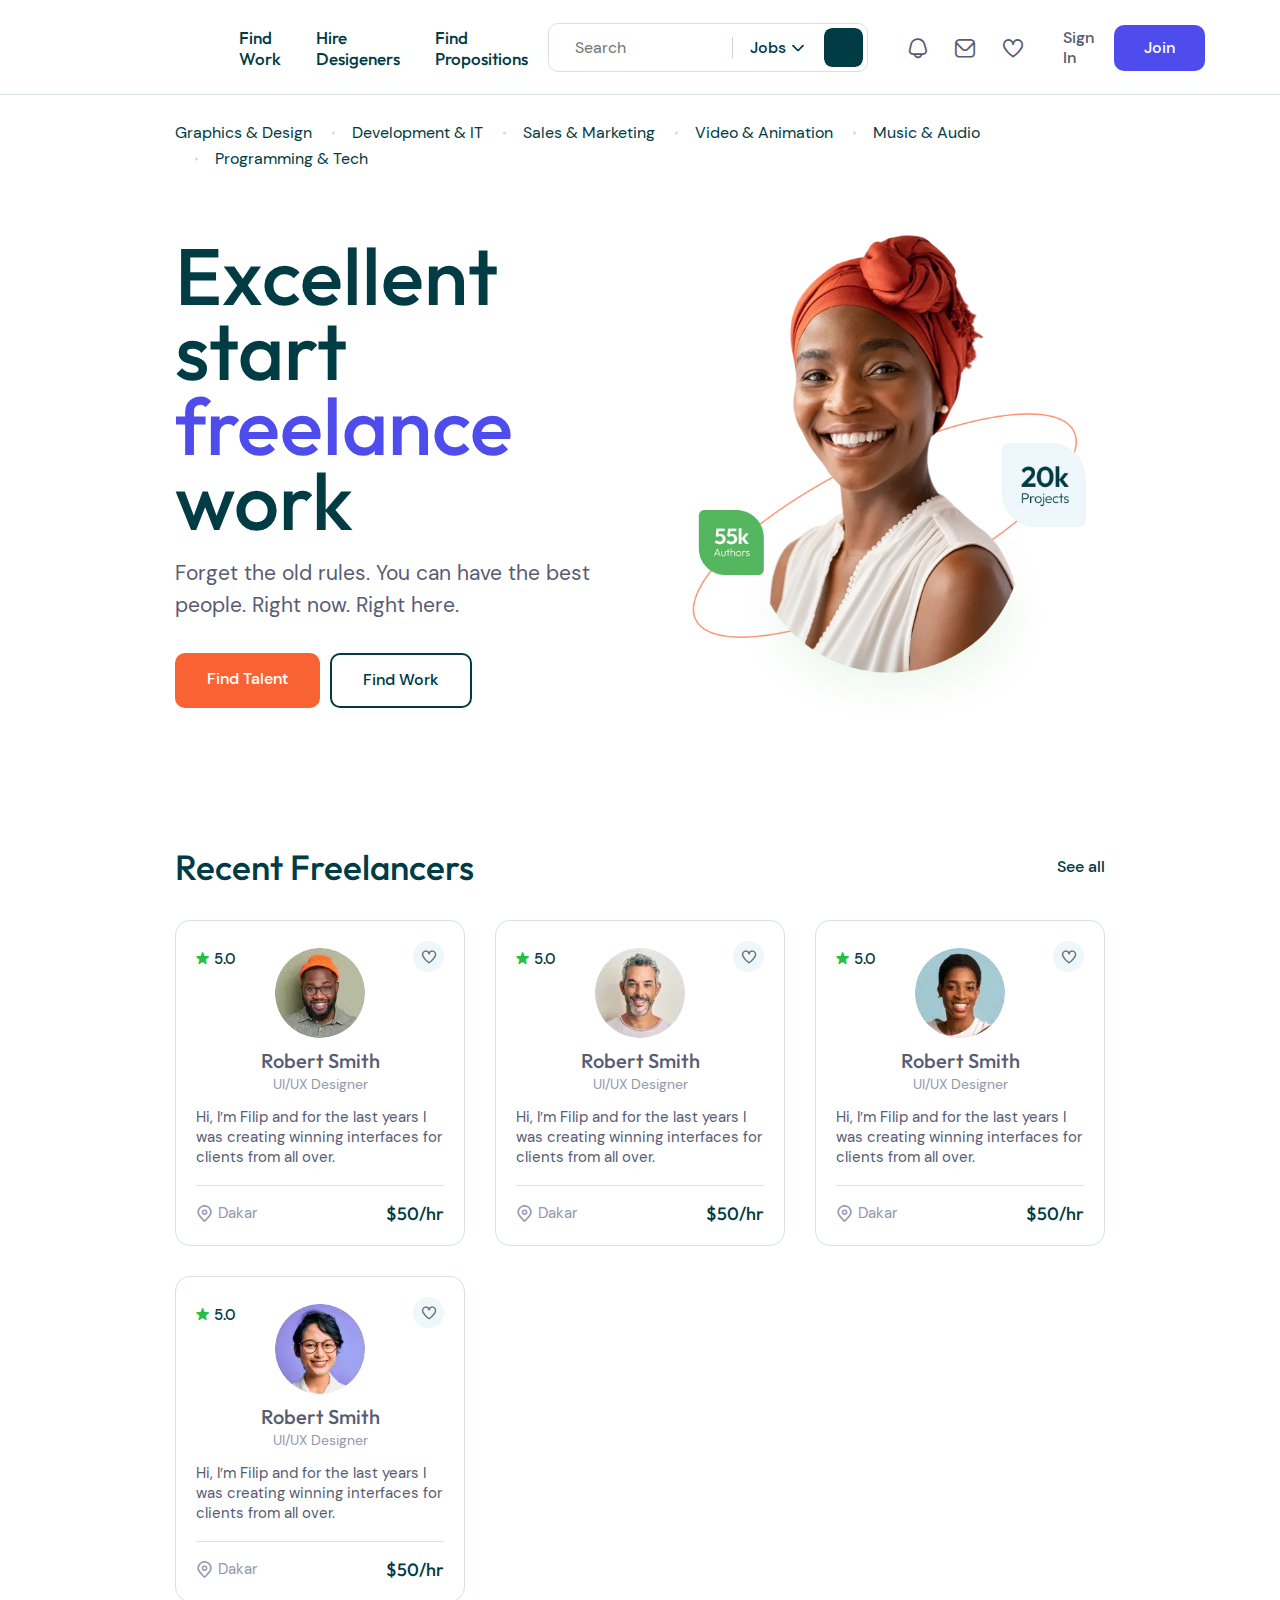
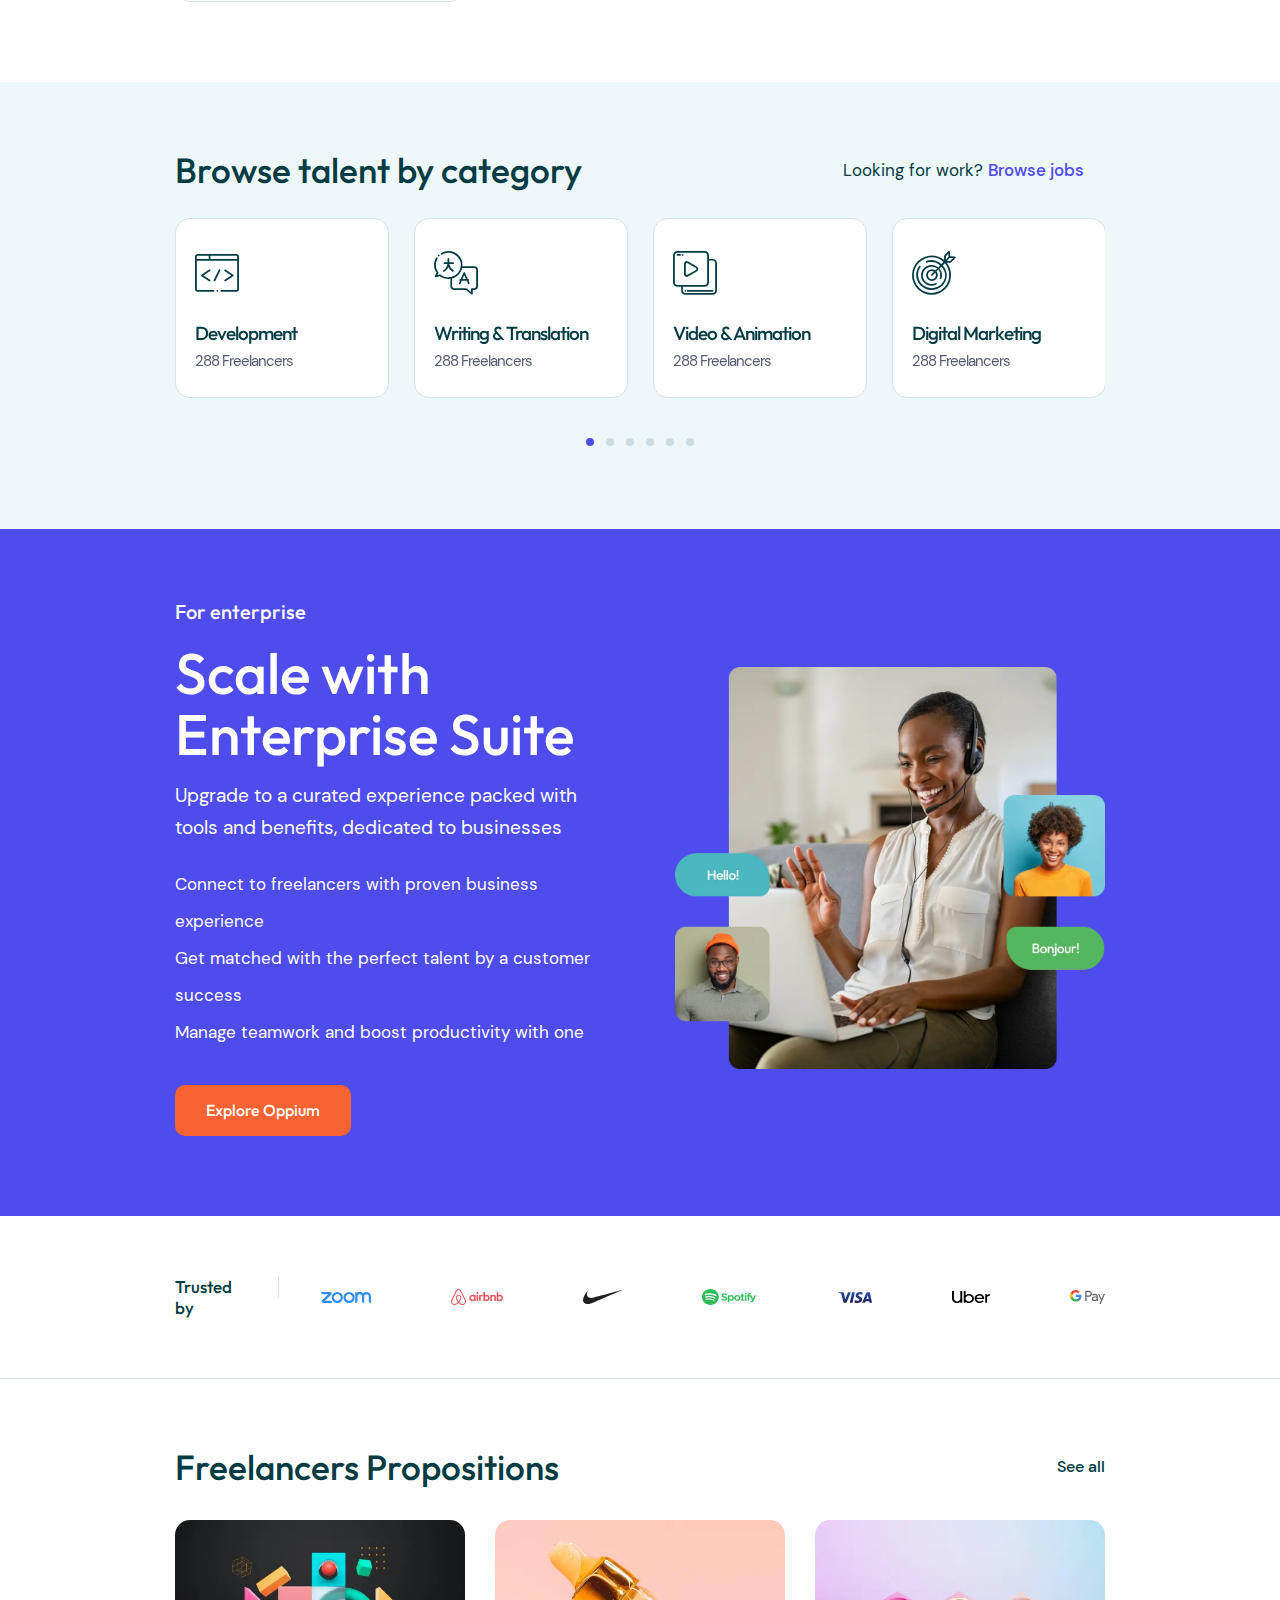
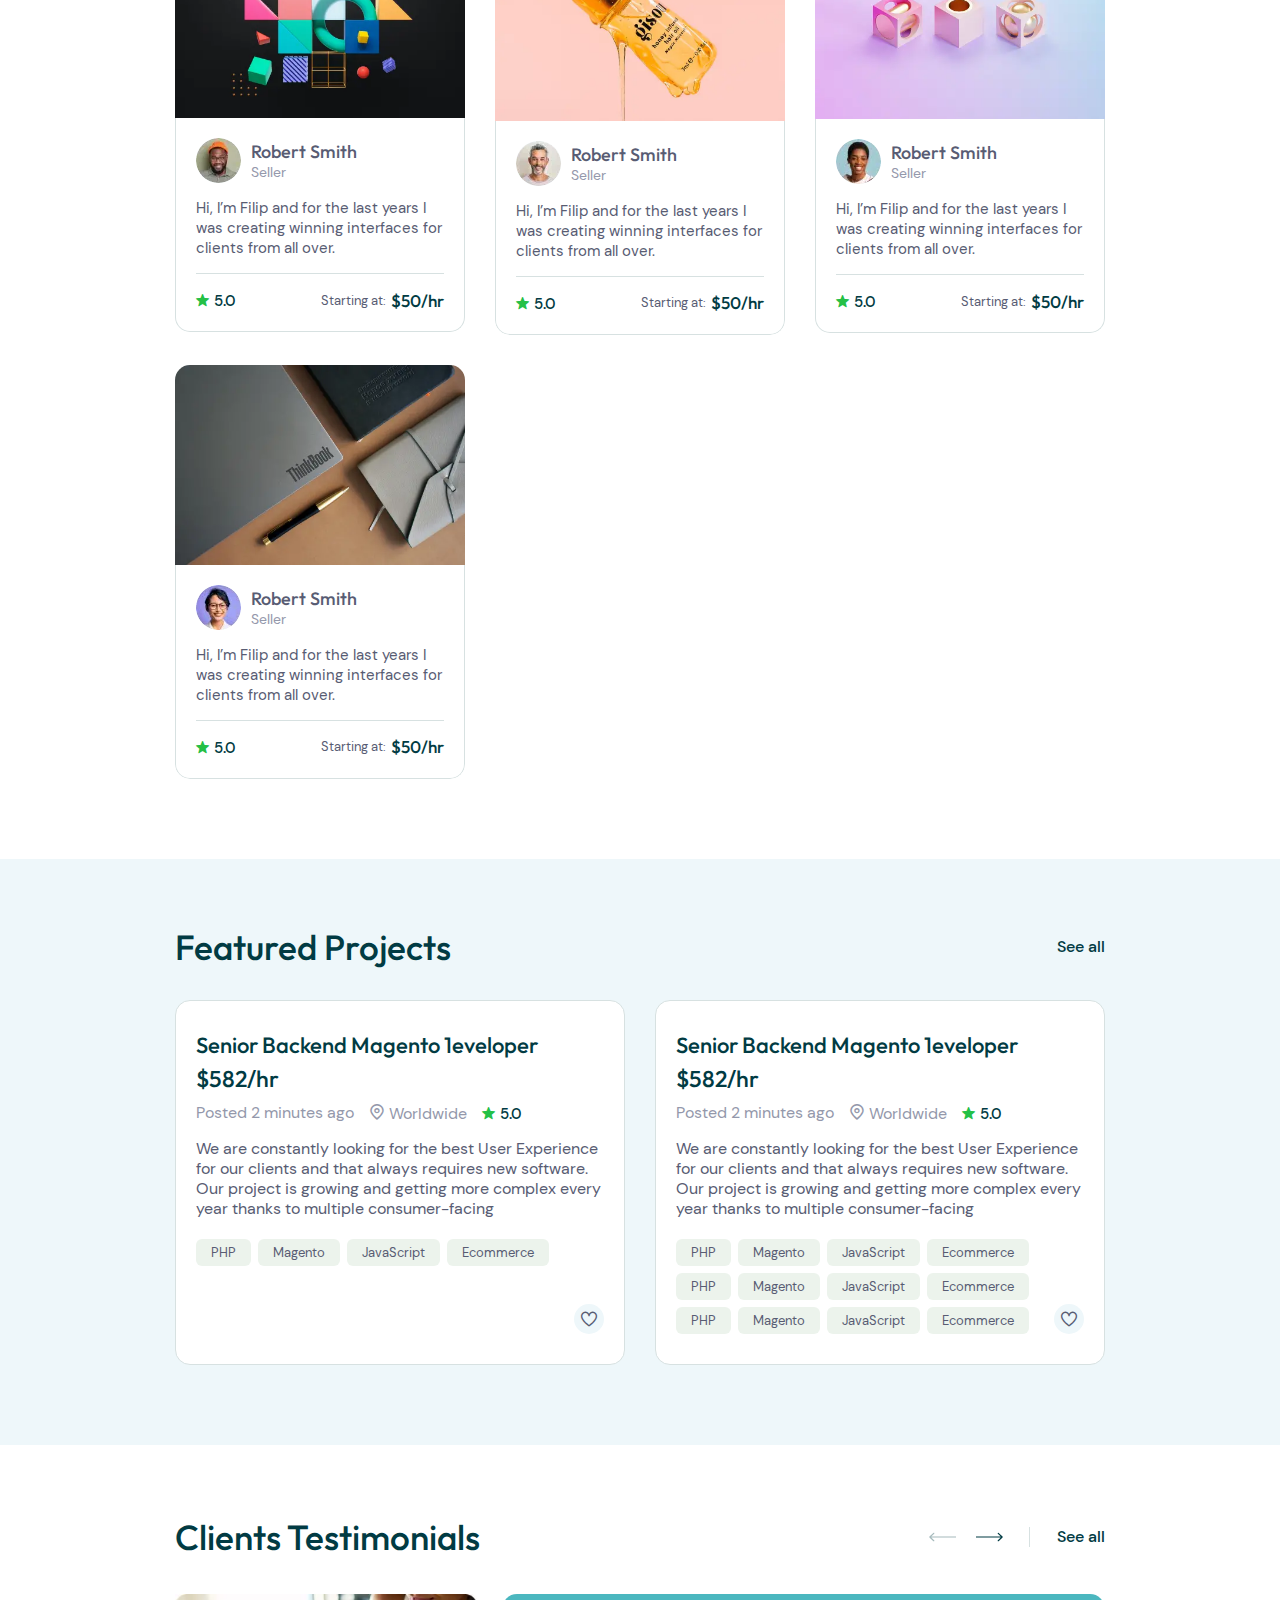
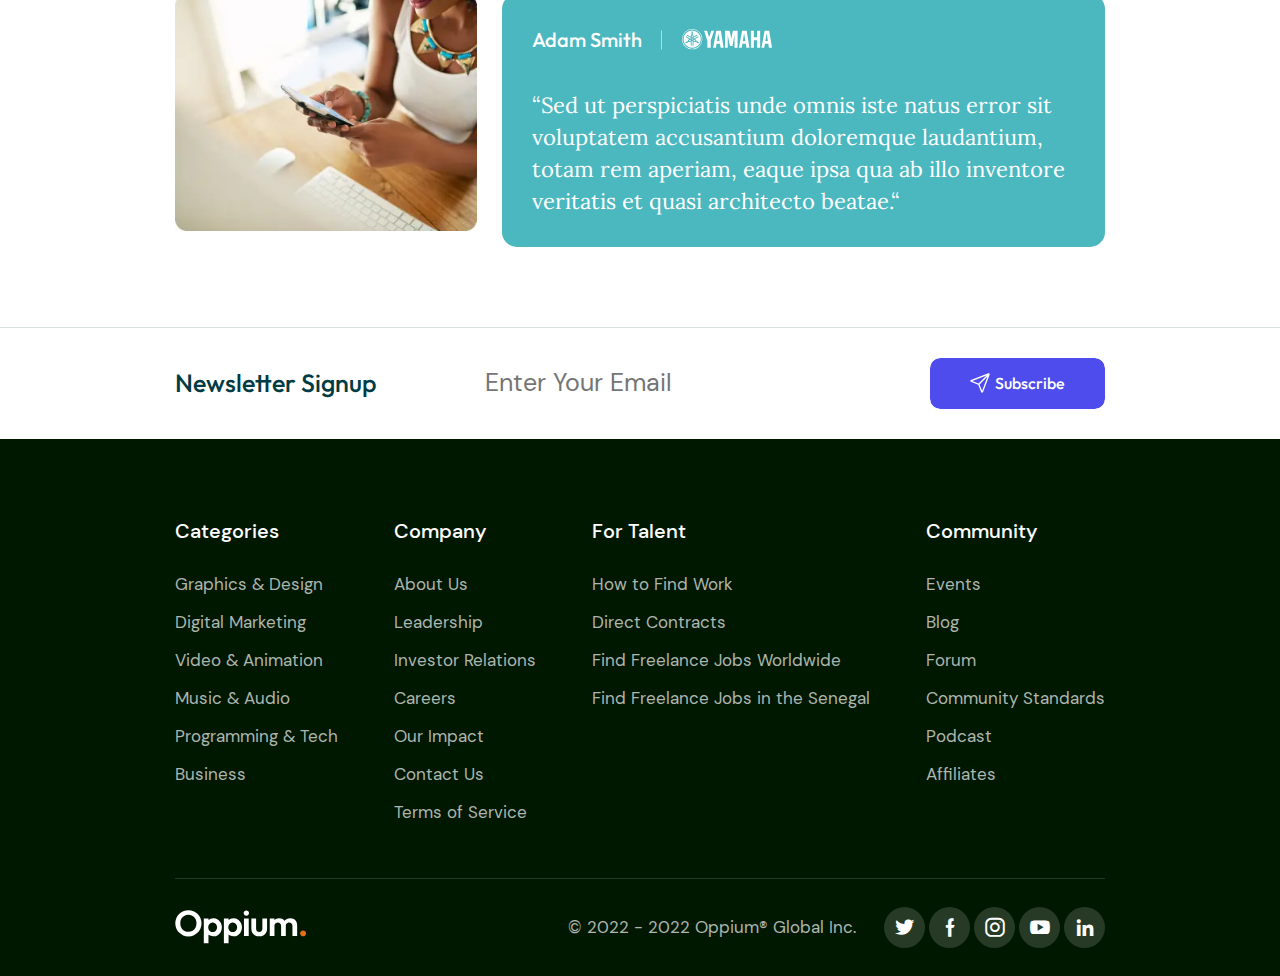
==== commit 88898113: "images fixes" ====
--- a/index.html
+++ b/index.html
@@ -9,69 +9,69 @@
 	<meta name="description" content="#">
 	<title>Oppium - Main</title>
 	<link rel="stylesheet" href="css/jQuery-ui.css">
-<link rel="stylesheet" href="css/fancy.css">
-<link rel="stylesheet" href="css/swiper.css">
-<link rel="stylesheet" href="css/kalendae.css">
-<link rel="stylesheet" href="css/plyr.css">
-<link rel="stylesheet" href="css/icons-font.css">
-<link rel="stylesheet" href="css/timepicker.css">
-<link rel="stylesheet" href="css/simditor.css">
-<link rel="stylesheet" href="css/style.css">
-<link rel="stylesheet" href="css/responsive.css">
+	<link rel="stylesheet" href="css/fancy.css">
+	<link rel="stylesheet" href="css/swiper.css">
+	<link rel="stylesheet" href="css/kalendae.css">
+	<link rel="stylesheet" href="css/plyr.css">
+	<link rel="stylesheet" href="css/icons-font.css">
+	<link rel="stylesheet" href="css/timepicker.css">
+	<link rel="stylesheet" href="css/simditor.css">
+	<link rel="stylesheet" href="css/style.css">
+	<link rel="stylesheet" href="css/responsive.css">
 </head>
 
 <body id="body">
 	<div class="wrapper">
 		<!-- Header -->
 		<header class="header">
-	<div class="container container--wide">
-		<div class="header__inner df">
-			<a class="header__logo" href="index.html">
-				<img src="../img/logo-dark.svg" alt="Oppium">
-			</a>
-			<nav class="header__nav">
-				<ul class="df">
-					<li><a href="#">Find Work</a></li>
-					<li><a href="#">Hire Desigeners</a></li>
-					<li><a href="#">Find Propositions</a></li>
-				</ul>
-			</nav>
-			<div class="header__search global-search">
-	<form class="df" action="#">
-		<input type="text" placeholder="Search">
-		<select class="custom-select">
-			<option value="Jobs">Jobs</option>
-			<option value="Option 1">Option 1</option>
-			<option value="Option 2">Option 2</option>
-			<option value="Option 3">Option 3</option>
-			<option value="Option 4">Option 4</option>
-		</select>
-		<input type="submit" value="">
-	</form>
-</div>
-			<div class="header__actions df">
-				<a href="#">
-					<i class="i-notification"></i>
-				</a>
-				<a href="#">
-					<i class="i-envelope"></i>
-				</a>
-				<a href="#">
-					<i class="i-heart"></i>
-				</a>
-			</div>
-
-			<div class="header__sign">
-				<a class="modal-btn" href="#" data-id="sign-in">Sign In</a>
-			</div>
-			<div class="header__join">
-				<a class="modal-btn" href="#" data-id="sign-up">
-					Join
-				</a>
-			</div>
-			<!-- <div class="header__user">
+			<div class="container container--wide">
+				<div class="header__inner df">
+					<a class="header__logo" href="index.html">
+						<img src="./img/logo-dark.svg" alt="Oppium">
+					</a>
+					<nav class="header__nav">
+						<ul class="df">
+							<li><a href="#">Find Work</a></li>
+							<li><a href="#">Hire Desigeners</a></li>
+							<li><a href="#">Find Propositions</a></li>
+						</ul>
+					</nav>
+					<div class="header__search global-search">
+						<form class="df" action="#">
+							<input type="text" placeholder="Search">
+							<select class="custom-select">
+								<option value="Jobs">Jobs</option>
+								<option value="Option 1">Option 1</option>
+								<option value="Option 2">Option 2</option>
+								<option value="Option 3">Option 3</option>
+								<option value="Option 4">Option 4</option>
+							</select>
+							<input type="submit" value="">
+						</form>
+					</div>
+					<div class="header__actions df">
+						<a href="#">
+							<i class="i-notification"></i>
+						</a>
+						<a href="#">
+							<i class="i-envelope"></i>
+						</a>
+						<a href="#">
+							<i class="i-heart"></i>
+						</a>
+					</div>
+
+					<div class="header__sign">
+						<a class="modal-btn" href="#" data-id="sign-in">Sign In</a>
+					</div>
+					<div class="header__join">
+						<a class="modal-btn" href="#" data-id="sign-up">
+							Join
+						</a>
+					</div>
+					<!-- <div class="header__user">
 				<a class="header__user-btn popup-button" href="#">
-					<img src="../img/users/user.webp" alt="User">
+					<img src="./img/users/user.webp" alt="User">
 				</a>
 				<div class="popup-global popup-triangle">
 					<ul class="header__user-menu">
@@ -101,59 +101,59 @@
 					Post a Request
 				</a>
 			</div> -->
-		</div>
-	</div>
-</header>
+				</div>
+			</div>
+		</header>
 
 		<!-- Categories -->
 		<div class="categories">
-	<div class="container container--wide">
-		<ul>
-			<li>
-				<a href="#">Graphics &amp; Design </a>
-			</li>
-			<li>
-				<a href="#">Development &amp; IT</a>
-			</li>
-			<li>
-				<a href="#">Sales &amp; Marketing</a>
-			</li>
-			<li>
-				<a href="#">Video &amp; Animation</a>
-			</li>
-			<li>
-				<a href="#">Music &amp; Audio</a>
-			</li>
-			<li>
-				<a href="#">Programming &amp; Tech</a>
-			</li>
-		</ul>
-	</div>
-</div>
+			<div class="container container--wide">
+				<ul>
+					<li>
+						<a href="#">Graphics &amp; Design </a>
+					</li>
+					<li>
+						<a href="#">Development &amp; IT</a>
+					</li>
+					<li>
+						<a href="#">Sales &amp; Marketing</a>
+					</li>
+					<li>
+						<a href="#">Video &amp; Animation</a>
+					</li>
+					<li>
+						<a href="#">Music &amp; Audio</a>
+					</li>
+					<li>
+						<a href="#">Programming &amp; Tech</a>
+					</li>
+				</ul>
+			</div>
+		</div>
 
 		<!-- Main -->
 		<main class="main">
 			<!--	Intro a version-->
 			<div class="intro">
-	<div class="container">
-		<div class="intro__inner">
-			<div class="intro__left">
-				<h1 class="g-title">Excellent start <span>freelance</span> work</h1>
-				<p>
-					Forget the old rules. You can have the best people.
-					Right now. Right here.
-				</p>
-				<div class="intro__buttons">
-					<a href="#">Find Talent</a>
-					<a href="#">Find Work</a>
-				</div>
-			</div>
-			<div class="intro__right">
-				<img src="../img/intro.webp" alt="Oppium">
-			</div>
-		</div>
-	</div>
-</div>
+				<div class="container">
+					<div class="intro__inner">
+						<div class="intro__left">
+							<h1 class="g-title">Excellent start <span>freelance</span> work</h1>
+							<p>
+								Forget the old rules. You can have the best people.
+								Right now. Right here.
+							</p>
+							<div class="intro__buttons">
+								<a href="#">Find Talent</a>
+								<a href="#">Find Work</a>
+							</div>
+						</div>
+						<div class="intro__right">
+							<img src="./img/intro.webp" alt="Oppium">
+						</div>
+					</div>
+				</div>
+			</div>
 
 			<!--	Grid box -->
 			<div class="grid-box g-padding">
@@ -295,171 +295,171 @@
 
 			<!-- Category slider -->
 			<div class="category-slider blue-bg g-padding">
-	<div class="container">
-		<div class="category-slider__inner">
-			<div class="category-slider__top top-row">
-				<h2 class="g-title g-title--h2">
-					Browse talent by category
-				</h2>
-				<a href="#">
-					Looking for work? <span>Browse jobs</span>
-				</a>
-			</div>
-
-			<div class="swiper" id="category-slider">
-				<div class="swiper-wrapper">
-					<div class="swiper-slide">
-						<div class="category-box">
+				<div class="container">
+					<div class="category-slider__inner">
+						<div class="category-slider__top top-row">
+							<h2 class="g-title g-title--h2">
+								Browse talent by category
+							</h2>
 							<a href="#">
-								<div class="category-box__img">
-									<i class="i-development"></i>
-								</div>
-								<h3 class="g-title">Development</h3>
-								<p>288 Freelancers</p>
+								Looking for work? <span>Browse jobs</span>
 							</a>
 						</div>
-					</div>
-					<div class="swiper-slide">
-						<div class="category-box">
-							<a href="#">
-								<div class="category-box__img">
-									<i class="i-translation"></i>
-								</div>
-								<h3 class="g-title">Writing &amp; Translation</h3>
-								<p>288 Freelancers</p>
-							</a>
-						</div>
-					</div>
-					<div class="swiper-slide">
-						<div class="category-box">
-							<a href="#">
-								<div class="category-box__img">
-									<i class="i-video"></i>
-								</div>
-								<h3 class="g-title">Video &amp; Animation</h3>
-								<p>288 Freelancers</p>
-							</a>
-						</div>
-					</div>
-					<div class="swiper-slide">
-						<div class="category-box">
-							<a href="#">
-								<div class="category-box__img">
-									<i class="i-marketing"></i>
-								</div>
-								<h3 class="g-title">Digital Marketing</h3>
-								<p>288 Freelancers</p>
-							</a>
-						</div>
-					</div>
-					<div class="swiper-slide">
-						<div class="category-box">
-							<a href="#">
-								<div class="category-box__img">
-									<i class="i-design"></i>
-								</div>
-								<h3 class="g-title">UI/UX Design</h3>
-								<p>288 Freelancers</p>
-							</a>
-						</div>
-					</div>
-					<div class="swiper-slide">
-						<div class="category-box">
-							<a href="#">
-								<div class="category-box__img">
-									<i class="i-voice"></i>
-								</div>
-								<h3 class="g-title">Music &amp; Audio</h3>
-								<p>288 Freelancers</p>
-							</a>
-						</div>
-					</div>
-				</div>
-				<div class="swiper-pagination"></div>
-			</div>
-		</div>
-	</div>
-</div>
+
+						<div class="swiper" id="category-slider">
+							<div class="swiper-wrapper">
+								<div class="swiper-slide">
+									<div class="category-box">
+										<a href="#">
+											<div class="category-box__img">
+												<i class="i-development"></i>
+											</div>
+											<h3 class="g-title">Development</h3>
+											<p>288 Freelancers</p>
+										</a>
+									</div>
+								</div>
+								<div class="swiper-slide">
+									<div class="category-box">
+										<a href="#">
+											<div class="category-box__img">
+												<i class="i-translation"></i>
+											</div>
+											<h3 class="g-title">Writing &amp; Translation</h3>
+											<p>288 Freelancers</p>
+										</a>
+									</div>
+								</div>
+								<div class="swiper-slide">
+									<div class="category-box">
+										<a href="#">
+											<div class="category-box__img">
+												<i class="i-video"></i>
+											</div>
+											<h3 class="g-title">Video &amp; Animation</h3>
+											<p>288 Freelancers</p>
+										</a>
+									</div>
+								</div>
+								<div class="swiper-slide">
+									<div class="category-box">
+										<a href="#">
+											<div class="category-box__img">
+												<i class="i-marketing"></i>
+											</div>
+											<h3 class="g-title">Digital Marketing</h3>
+											<p>288 Freelancers</p>
+										</a>
+									</div>
+								</div>
+								<div class="swiper-slide">
+									<div class="category-box">
+										<a href="#">
+											<div class="category-box__img">
+												<i class="i-design"></i>
+											</div>
+											<h3 class="g-title">UI/UX Design</h3>
+											<p>288 Freelancers</p>
+										</a>
+									</div>
+								</div>
+								<div class="swiper-slide">
+									<div class="category-box">
+										<a href="#">
+											<div class="category-box__img">
+												<i class="i-voice"></i>
+											</div>
+											<h3 class="g-title">Music &amp; Audio</h3>
+											<p>288 Freelancers</p>
+										</a>
+									</div>
+								</div>
+							</div>
+							<div class="swiper-pagination"></div>
+						</div>
+					</div>
+				</div>
+			</div>
 
 			<!-- Enterprise -->
 			<div class="enterprise g-padding">
-	<div class="container">
-		<div class="enterprise__inner">
-			<div class="enterprise__left">
-				<span class="enterprise__pretitle">For enterprise</span>
-				<h1 class="enterprise__title">
-					Scale with Enterprise Suite
-				</h1>
-				<p class="enterprise__text">
-					Upgrade to a curated experience packed with tools and benefits, dedicated to businesses
-				</p>
-				<ul class="enterprise__list">
-					<li>
-						Connect to freelancers with proven business experience
-					</li>
-					<li>
-						Get matched with the perfect talent by a customer success
-					</li>
-					<li>
-						Manage teamwork and boost productivity with one
-					</li>
-				</ul>
-				<div class="enterprise__btn">
-					<a href="#">Explore Oppium</a>
-				</div>
-			</div>
-			<div class="enterprise__right">
-				<img src="../img/enterprise.webp" alt="Enterprise">
-			</div>
-		</div>
-	</div>
-</div>
+				<div class="container">
+					<div class="enterprise__inner">
+						<div class="enterprise__left">
+							<span class="enterprise__pretitle">For enterprise</span>
+							<h1 class="enterprise__title">
+								Scale with Enterprise Suite
+							</h1>
+							<p class="enterprise__text">
+								Upgrade to a curated experience packed with tools and benefits, dedicated to businesses
+							</p>
+							<ul class="enterprise__list">
+								<li>
+									Connect to freelancers with proven business experience
+								</li>
+								<li>
+									Get matched with the perfect talent by a customer success
+								</li>
+								<li>
+									Manage teamwork and boost productivity with one
+								</li>
+							</ul>
+							<div class="enterprise__btn">
+								<a href="#">Explore Oppium</a>
+							</div>
+						</div>
+						<div class="enterprise__right">
+							<img src="./img/enterprise.webp" alt="Enterprise">
+						</div>
+					</div>
+				</div>
+			</div>
 
 			<!--	Trusted -->
 			<div class="trusted">
-	<div class="container">
-		<div class="trusted__inner">
-			<h3>Trusted by</h3>
-			<ul>
-				<li>
-					<a href="#">
-						<img src="../../img/trusted/zoom.svg" alt="Zoom">
-					</a>
-				</li>
-				<li>
-					<a href="#">
-						<img src="../../img/trusted/airbnb.svg" alt="Airbnb">
-					</a>
-				</li>
-				<li>
-					<a href="#">
-						<img src="../../img/trusted/nike.svg" alt="Nike">
-					</a>
-				</li>
-				<li>
-					<a href="#">
-						<img src="../../img/trusted/spotify.svg" alt="Spotify">
-					</a>
-				</li>
-				<li>
-					<a href="#">
-						<img src="../../img/trusted/visa.svg" alt="Visa">
-					</a>
-				</li>
-				<li>
-					<a href="#">
-						<img src="../../img/trusted/uber.svg" alt="Uber">
-					</a>
-				</li>
-				<li>
-					<a href="#">
-						<img src="../../img/trusted/gpay.svg" alt="GPay">
-					</a>
-				</li>
-			</ul>
-		</div>
-	</div>
-</div>
+				<div class="container">
+					<div class="trusted__inner">
+						<h3>Trusted by</h3>
+						<ul>
+							<li>
+								<a href="#">
+									<img src="./img/trusted/zoom.svg" alt="Zoom">
+								</a>
+							</li>
+							<li>
+								<a href="#">
+									<img src="./img/trusted/airbnb.svg" alt="Airbnb">
+								</a>
+							</li>
+							<li>
+								<a href="#">
+									<img src="./img/trusted/nike.svg" alt="Nike">
+								</a>
+							</li>
+							<li>
+								<a href="#">
+									<img src="./img/trusted/spotify.svg" alt="Spotify">
+								</a>
+							</li>
+							<li>
+								<a href="#">
+									<img src="./img/trusted/visa.svg" alt="Visa">
+								</a>
+							</li>
+							<li>
+								<a href="#">
+									<img src="./img/trusted/uber.svg" alt="Uber">
+								</a>
+							</li>
+							<li>
+								<a href="#">
+									<img src="./img/trusted/gpay.svg" alt="GPay">
+								</a>
+							</li>
+						</ul>
+					</div>
+				</div>
+			</div>
 
 			<!-- Grid box -->
 			<div class="grid-box g-padding">
@@ -617,95 +617,99 @@
 
 			<!--	Featured -->
 			<div class="featured g-padding blue-bg">
-	<div class="container">
-		<div class="top-row">
-			<h2 class="g-title g-title--h2">
-				Featured Projects
-			</h2>
-			<a class="g-all" href="#">See all</a>
-		</div>
-		<div class="featured__inner">
-			<div class="project">
-				<div class="save">
-					<i class="i-heart"></i>
-				</div>
-				<div class="project__top">
-					<p>
-						Senior Backend Magento 1eveloper
-					</p>
-					<span>
-						$582/hr
-					</span>
-				</div>
-				<div class="project__info">
-					<span>Posted 2 minutes ago</span>
-					<div>
-						<i class="i-marker"></i>
-						<span>Worldwide</span>
-					</div>
-					<div class="rating">
-						<i class="i-star"></i>
-						<span>5.0</span>
-					</div>
-				</div>
-				<p class="project__text">
-					We are constantly looking for the best User Experience for our clients and that always requires new
-					software. Our
-					project is growing and getting more complex every year thanks to multiple consumer-facing
-				</p>
-				<div class="tags">
-					<a href="#">PHP</a>
-					<a href="#">Magento</a>
-					<a href="#">JavaScript</a>
-					<a href="#">Ecommerce</a>
-				</div>
-			</div>
-			<div class="project">
-				<div class="save">
-					<i class="i-heart"></i>
-				</div>
-				<div class="project__top">
-					<p>
-						Senior Backend Magento 1eveloper
-					</p>
-					<span>
-						$582/hr
-					</span>
-				</div>
-				<div class="project__info">
-					<span>Posted 2 minutes ago</span>
-					<div>
-						<i class="i-marker"></i>
-						<span>Worldwide</span>
-					</div>
-					<div class="rating">
-						<i class="i-star"></i>
-						<span>5.0</span>
-					</div>
-				</div>
-				<p class="project__text">
-					We are constantly looking for the best User Experience for our clients and that always requires new
-					software. Our
-					project is growing and getting more complex every year thanks to multiple consumer-facing
-				</p>
-				<div class="tags">
-					<a href="#">PHP</a>
-					<a href="#">Magento</a>
-					<a href="#">JavaScript</a>
-					<a href="#">Ecommerce</a>
-					<a href="#">PHP</a>
-					<a href="#">Magento</a>
-					<a href="#">JavaScript</a>
-					<a href="#">Ecommerce</a>
-					<a href="#">PHP</a>
-					<a href="#">Magento</a>
-					<a href="#">JavaScript</a>
-					<a href="#">Ecommerce</a>
-				</div>
-			</div>
-		</div>
-	</div>
-</div>
+				<div class="container">
+					<div class="top-row">
+						<h2 class="g-title g-title--h2">
+							Featured Projects
+						</h2>
+						<a class="g-all" href="#">See all</a>
+					</div>
+					<div class="featured__inner">
+						<div class="project">
+							<div class="save">
+								<i class="i-heart"></i>
+							</div>
+							<div class="project__top">
+								<p>
+									Senior Backend Magento 1eveloper
+								</p>
+								<span>
+									$582/hr
+								</span>
+							</div>
+							<div class="project__info">
+								<span>Posted 2 minutes ago</span>
+								<div>
+									<i class="i-marker"></i>
+									<span>Worldwide</span>
+								</div>
+								<div class="rating">
+									<i class="i-star"></i>
+									<span>5.0</span>
+								</div>
+							</div>
+							<p class="project__text">
+								We are constantly looking for the best User Experience for our clients and that always
+								requires new
+								software. Our
+								project is growing and getting more complex every year thanks to multiple
+								consumer-facing
+							</p>
+							<div class="tags">
+								<a href="#">PHP</a>
+								<a href="#">Magento</a>
+								<a href="#">JavaScript</a>
+								<a href="#">Ecommerce</a>
+							</div>
+						</div>
+						<div class="project">
+							<div class="save">
+								<i class="i-heart"></i>
+							</div>
+							<div class="project__top">
+								<p>
+									Senior Backend Magento 1eveloper
+								</p>
+								<span>
+									$582/hr
+								</span>
+							</div>
+							<div class="project__info">
+								<span>Posted 2 minutes ago</span>
+								<div>
+									<i class="i-marker"></i>
+									<span>Worldwide</span>
+								</div>
+								<div class="rating">
+									<i class="i-star"></i>
+									<span>5.0</span>
+								</div>
+							</div>
+							<p class="project__text">
+								We are constantly looking for the best User Experience for our clients and that always
+								requires new
+								software. Our
+								project is growing and getting more complex every year thanks to multiple
+								consumer-facing
+							</p>
+							<div class="tags">
+								<a href="#">PHP</a>
+								<a href="#">Magento</a>
+								<a href="#">JavaScript</a>
+								<a href="#">Ecommerce</a>
+								<a href="#">PHP</a>
+								<a href="#">Magento</a>
+								<a href="#">JavaScript</a>
+								<a href="#">Ecommerce</a>
+								<a href="#">PHP</a>
+								<a href="#">Magento</a>
+								<a href="#">JavaScript</a>
+								<a href="#">Ecommerce</a>
+							</div>
+						</div>
+					</div>
+				</div>
+			</div>
 
 			<!--	Slider row -->
 			<div class="g-slider g-padding">
@@ -773,223 +777,225 @@
 
 		<!--	Newsletter-->
 		<div class="newsletter">
-	<div class="container">
-		<div class="newsletter__inner">
-			<h4 class="g-title">
-				Newsletter Signup
-			</h4>
-			<form action="#">
-				<input type="email" placeholder="Enter Your Email" required>
-				<input type="submit" value="Subscribe">
-			</form>
+			<div class="container">
+				<div class="newsletter__inner">
+					<h4 class="g-title">
+						Newsletter Signup
+					</h4>
+					<form action="#">
+						<input type="email" placeholder="Enter Your Email" required>
+						<input type="submit" value="Subscribe">
+					</form>
+				</div>
+			</div>
 		</div>
-	</div>
-</div>
 
 		<!--	Footer-->
 		<footer class="footer">
-	<div class="container">
-		<div class="footer__inner">
-			<div class="footer__top">
-				<div class="footer__item">
-					<h5 class="footer__item-title">Categories</h5>
-					<ul class="footer__item-list">
-						<li>
-							<a href="#">Graphics &amp; Design</a>
-						</li>
-						<li>
-							<a href="#">Digital Marketing</a>
-						</li>
-						<li>
-							<a href="#">Video &amp; Animation</a>
-						</li>
-						<li>
-							<a href="#">Music &amp; Audio</a>
-						</li>
-						<li>
-							<a href="#">Programming &amp; Tech</a>
-						</li>
-						<li>
-							<a href="#">Business</a>
-						</li>
-					</ul>
-				</div>
-				<div class="footer__item">
-					<h5 class="footer__item-title">Company</h5>
-					<ul class="footer__item-list">
-						<li>
-							<a href="#">About Us</a>
-						</li>
-						<li>
-							<a href="#">Leadership</a>
-						</li>
-						<li>
-							<a href="#">Investor Relations</a>
-						</li>
-						<li>
-							<a href="#">Careers</a>
-						</li>
-						<li>
-							<a href="#">Our Impact</a>
-						</li>
-						<li>
-							<a href="#">Contact Us</a>
-						</li>
-						<li>
-							<a href="#">Terms of Service</a>
-						</li>
-					</ul>
-				</div>
-				<div class="footer__item">
-					<h5 class="footer__item-title">For Talent</h5>
-					<ul class="footer__item-list">
-						<li>
-							<a href="#">How to Find Work</a>
-						</li>
-						<li>
-							<a href="#">Direct Contracts</a>
-						</li>
-						<li>
-							<a href="#">Find Freelance Jobs Worldwide</a>
-						</li>
-						<li>
-							<a href="#">Find Freelance Jobs in the Senegal</a>
-						</li>
-					</ul>
-				</div>
-				<div class="footer__item">
-					<h5 class="footer__item-title">Community</h5>
-					<ul class="footer__item-list">
-						<li>
-							<a href="#">Events</a>
-						</li>
-						<li>
-							<a href="#">Blog</a>
-						</li>
-						<li>
-							<a href="#">Forum</a>
-						</li>
-						<li>
-							<a href="#">Community Standards</a>
-						</li>
-						<li>
-							<a href="#">Podcast</a>
-						</li>
-						<li>
-							<a href="#">Affiliates</a>
-						</li>
-					</ul>
-				</div>
-			</div>
-			<div class="footer__bottom">
-				<a href="index.html">
-					<img src="../../img/logo-light.svg" alt="Oppium">
-				</a>
-				<p class="footer__rights">
-					&copy; 2022 - 2022 Oppium&reg; Global Inc.
-				</p>
-				<div class="footer__socials">
-					<a href="#"> <i class="i-s-twitter"></i></a>
-					<a href="#"><i class="i-s-facebook"></i></a>
-					<a href="#"><i class="i-s-instagram"></i></a>
-					<a href="#"><i class="i-s-youtube"></i></a>
-					<a href="#"><i class="i-s-linkedin"></i></a>
-				</div>
+			<div class="container">
+				<div class="footer__inner">
+					<div class="footer__top">
+						<div class="footer__item">
+							<h5 class="footer__item-title">Categories</h5>
+							<ul class="footer__item-list">
+								<li>
+									<a href="#">Graphics &amp; Design</a>
+								</li>
+								<li>
+									<a href="#">Digital Marketing</a>
+								</li>
+								<li>
+									<a href="#">Video &amp; Animation</a>
+								</li>
+								<li>
+									<a href="#">Music &amp; Audio</a>
+								</li>
+								<li>
+									<a href="#">Programming &amp; Tech</a>
+								</li>
+								<li>
+									<a href="#">Business</a>
+								</li>
+							</ul>
+						</div>
+						<div class="footer__item">
+							<h5 class="footer__item-title">Company</h5>
+							<ul class="footer__item-list">
+								<li>
+									<a href="#">About Us</a>
+								</li>
+								<li>
+									<a href="#">Leadership</a>
+								</li>
+								<li>
+									<a href="#">Investor Relations</a>
+								</li>
+								<li>
+									<a href="#">Careers</a>
+								</li>
+								<li>
+									<a href="#">Our Impact</a>
+								</li>
+								<li>
+									<a href="#">Contact Us</a>
+								</li>
+								<li>
+									<a href="#">Terms of Service</a>
+								</li>
+							</ul>
+						</div>
+						<div class="footer__item">
+							<h5 class="footer__item-title">For Talent</h5>
+							<ul class="footer__item-list">
+								<li>
+									<a href="#">How to Find Work</a>
+								</li>
+								<li>
+									<a href="#">Direct Contracts</a>
+								</li>
+								<li>
+									<a href="#">Find Freelance Jobs Worldwide</a>
+								</li>
+								<li>
+									<a href="#">Find Freelance Jobs in the Senegal</a>
+								</li>
+							</ul>
+						</div>
+						<div class="footer__item">
+							<h5 class="footer__item-title">Community</h5>
+							<ul class="footer__item-list">
+								<li>
+									<a href="#">Events</a>
+								</li>
+								<li>
+									<a href="#">Blog</a>
+								</li>
+								<li>
+									<a href="#">Forum</a>
+								</li>
+								<li>
+									<a href="#">Community Standards</a>
+								</li>
+								<li>
+									<a href="#">Podcast</a>
+								</li>
+								<li>
+									<a href="#">Affiliates</a>
+								</li>
+							</ul>
+						</div>
+					</div>
+					<div class="footer__bottom">
+						<a href="index.html">
+							<img src="./img/logo-light.svg" alt="Oppium">
+						</a>
+						<p class="footer__rights">
+							&copy; 2022 - 2022 Oppium&reg; Global Inc.
+						</p>
+						<div class="footer__socials">
+							<a href="#"> <i class="i-s-twitter"></i></a>
+							<a href="#"><i class="i-s-facebook"></i></a>
+							<a href="#"><i class="i-s-instagram"></i></a>
+							<a href="#"><i class="i-s-youtube"></i></a>
+							<a href="#"><i class="i-s-linkedin"></i></a>
+						</div>
+					</div>
+				</div>
+			</div>
+		</footer>
+
+		<!-- Modal  sign-in-->
+		<div class="modal" data-id="#sign-in">
+			<h2 class="modal__title g-title g-title--h2">
+				Sign In To Oppium
+			</h2>
+			<form action="#">
+				<input class="modal__email text-input input-global" type="email" placeholder="Email Address"
+					required="">
+				<span class="password-input__wrap">
+					<input class="modal__password password-input input-global" type="password" placeholder="Password"
+						required="">
+					<span class="password-input__show-btn is-hidden">
+						<i class="password-input__show-icon i-visible"></i>
+						<i class="password-input__show-icon i-not-visible is-hidden"></i>
+					</span>
+				</span>
+				<div class="modal__remember">
+					<label class="check-input">
+						<input class="check-input__check" type="checkbox">
+						<span class="check-input__style"></span>
+						Remember Me
+					</label>
+					<a href="#">Forgot your password?</a>
+				</div>
+				<input class="modal__btn form__button" type="submit" value="Sign In">
+			</form>
+			<span class="modal__or">or continue with</span>
+			<div class="modal__social">
+				<a href="#"></a>
+				<a href="#"></a>
+				<a href="#"></a>
+			</div>
+			<div class="modal__bottom">
+				<a class="modal-btn" href="#" data-id="sign-up">Not a member yet? <span>Join now</span></a>
 			</div>
 		</div>
-	</div>
-</footer>
-
-		<!-- Modal  sign-in-->
-<div class="modal" data-id="#sign-in">
-	<h2 class="modal__title g-title g-title--h2">
-		Sign In To Oppium
-	</h2>
-	<form action="#">
-		<input class="modal__email text-input input-global" type="email" placeholder="Email Address" required="">
-		<span class="password-input__wrap">
-			<input class="modal__password password-input input-global" type="password" placeholder="Password"
-				required="">
-			<span class="password-input__show-btn is-hidden">
-				<i class="password-input__show-icon i-visible"></i>
-				<i class="password-input__show-icon i-not-visible is-hidden"></i>
-			</span>
-		</span>
-		<div class="modal__remember">
-			<label class="check-input">
-				<input class="check-input__check" type="checkbox">
-				<span class="check-input__style"></span>
-				Remember Me
-			</label>
-			<a href="#">Forgot your password?</a>
+
+		<!-- Modal  sign-up-->
+		<div class="modal" data-id="#sign-up">
+			<h2 class="modal__title g-title g-title--h2">
+				Sign Up To Oppium
+			</h2>
+			<form action="#">
+				<input class="modal__email text-input input-global" type="email" placeholder="Email Address"
+					required="">
+				<span class="password-input__wrap">
+					<input class="modal__password password-input input-global" type="password" placeholder="Password"
+						required="">
+					<span class="password-input__show-btn is-hidden">
+						<i class="password-input__show-icon i-visible"></i>
+						<i class="password-input__show-icon i-not-visible is-hidden"></i>
+					</span>
+				</span>
+				<span class="password-input__wrap">
+					<input class="modal__password password-input input-global" type="password"
+						placeholder="Confirm Password" required="">
+					<span class="password-input__show-btn is-hidden">
+						<i class="password-input__show-icon i-visible"></i>
+						<i class="password-input__show-icon i-not-visible is-hidden"></i>
+					</span>
+				</span>
+				<input class="modal__btn form__button" type="submit" value="Sign Up">
+			</form>
+			<span class="modal__or">or continue with</span>
+			<div class="modal__social">
+				<a href="#"></a>
+				<a href="#"></a>
+				<a href="#"></a>
+			</div>
+			<div class="modal__bottom">
+				<a class="modal-btn" href="#" data-id="sign-in">Already a member? <span>Sign In</span></a>
+			</div>
 		</div>
-		<input class="modal__btn form__button" type="submit" value="Sign In">
-	</form>
-	<span class="modal__or">or continue with</span>
-	<div class="modal__social">
-		<a href="#"></a>
-		<a href="#"></a>
-		<a href="#"></a>
-	</div>
-	<div class="modal__bottom">
-		<a class="modal-btn" href="#" data-id="sign-up">Not a member yet? <span>Join now</span></a>
-	</div>
-</div>
-
-		<!-- Modal  sign-up-->
-<div class="modal" data-id="#sign-up">
-	<h2 class="modal__title g-title g-title--h2">
-		Sign Up To Oppium
-	</h2>
-	<form action="#">
-		<input class="modal__email text-input input-global" type="email" placeholder="Email Address" required="">
-		<span class="password-input__wrap">
-			<input class="modal__password password-input input-global" type="password" placeholder="Password"
-				required="">
-			<span class="password-input__show-btn is-hidden">
-				<i class="password-input__show-icon i-visible"></i>
-				<i class="password-input__show-icon i-not-visible is-hidden"></i>
-			</span>
-		</span>
-		<span class="password-input__wrap">
-			<input class="modal__password password-input input-global" type="password" placeholder="Confirm Password"
-				required="">
-			<span class="password-input__show-btn is-hidden">
-				<i class="password-input__show-icon i-visible"></i>
-				<i class="password-input__show-icon i-not-visible is-hidden"></i>
-			</span>
-		</span>
-		<input class="modal__btn form__button" type="submit" value="Sign Up">
-	</form>
-	<span class="modal__or">or continue with</span>
-	<div class="modal__social">
-		<a href="#"></a>
-		<a href="#"></a>
-		<a href="#"></a>
-	</div>
-	<div class="modal__bottom">
-		<a class="modal-btn" href="#" data-id="sign-in">Already a member? <span>Sign In</span></a>
-	</div>
-</div>
 
 		<!-- Overlay -->
 		<div class="overlay"></div>
 	</div>
 	<script src="js/jquery-3.6.0.min.js"></script>
-<script src="js/jquery.ui.touch-punch.min.js"></script>
-<script src="js/jQuery-ui.js"></script>
-<script src="js/fancy.js"></script>
-<script src="js/kalendae.standalone.js"></script>
-<script src="js/plyr.js"></script>
-<script src="js/swiper.js"></script>
-<script src="js/timepicker.js"></script>
-
-<script src="js/module.js"></script>
-<script src="js/hotkeys.js"></script>
-<script src="js/uploader.js"></script>
-<script src="js/simditor.js"></script>
-
-<script src="js/main.js"></script>
+	<script src="js/jquery.ui.touch-punch.min.js"></script>
+	<script src="js/jQuery-ui.js"></script>
+	<script src="js/fancy.js"></script>
+	<script src="js/kalendae.standalone.js"></script>
+	<script src="js/plyr.js"></script>
+	<script src="js/swiper.js"></script>
+	<script src="js/timepicker.js"></script>
+
+	<script src="js/module.js"></script>
+	<script src="js/hotkeys.js"></script>
+	<script src="js/uploader.js"></script>
+	<script src="js/simditor.js"></script>
+
+	<script src="js/main.js"></script>
 </body>
 
 </html>--- a/css/style.css
+++ b/css/style.css
@@ -1,87 +1,92 @@
 /* CSS variables */
 :root {
-  --main-font: "DMSans", sans-serif;
-  --secondary-font: "Outfit", sans-serif;
-  --title-color: #013b43;
-  --content-color: #585c73;
-  --light-text-color: #9498ab;
-  --deep-green: #013b43;
-  --main-purple-color: #4e4ced;
-  --main-purple-hover-color: #2a28e7;
-  --input-range-fill: #24c046;
-  --input-range-background: #dbe2f0;
-  --main-green: #24c046;
-  --main-green-hover: #22a13d;
-  --main-border: 1px solid #d7e1e1;
-  --blue-background: #eef7fa;
-  --footer-bg: #001700;
-  --input-bg: #f7fbfc;
-  --orange: #f96232;
-  --br-10: 10px;
-  --br-15: 15px;
+	--main-font: "DMSans", sans-serif;
+	--secondary-font: "Outfit", sans-serif;
+	--title-color: #013b43;
+	--content-color: #585c73;
+	--light-text-color: #9498ab;
+	--deep-green: #013b43;
+	--main-purple-color: #4e4ced;
+	--main-purple-hover-color: #2a28e7;
+	--input-range-fill: #24c046;
+	--input-range-background: #dbe2f0;
+	--main-green: #24c046;
+	--main-green-hover: #22a13d;
+	--main-border: 1px solid #d7e1e1;
+	--blue-background: #eef7fa;
+	--footer-bg: #001700;
+	--input-bg: #f7fbfc;
+	--orange: #f96232;
+	--br-10: 10px;
+	--br-15: 15px;
 }
 
 /* Fonts */
 @font-face {
-  font-family: "DMSans";
-  src: local("DMSans-Regular"), url("../fonts/DMSans-Regular.woff2") format("woff2"), url("../fonts/DMSans-Regular.woff") format("woff");
-  font-weight: 400;
-  font-style: normal;
-  font-display: fallback;
-}
+	font-family: "DMSans";
+	src: local("DMSans-Regular"), url("../fonts/DMSans-Regular.woff2") format("woff2"), url("../fonts/DMSans-Regular.woff") format("woff");
+	font-weight: 400;
+	font-style: normal;
+	font-display: fallback;
+}
+
 @font-face {
-  font-family: "DMSans";
-  src: local("DMSans-Medium"), url("../fonts/DMSans-Medium.woff2") format("woff2"), url("../fonts/DMSans-Medium.woff") format("woff");
-  font-weight: 500;
-  font-style: normal;
-  font-display: fallback;
-}
+	font-family: "DMSans";
+	src: local("DMSans-Medium"), url("../fonts/DMSans-Medium.woff2") format("woff2"), url("../fonts/DMSans-Medium.woff") format("woff");
+	font-weight: 500;
+	font-style: normal;
+	font-display: fallback;
+}
+
 @font-face {
-  font-family: "Lora";
-  src: local("Lora-Regular"), url("../fonts/Lora-Regular.woff2") format("woff2"), url("../fonts/Lora-Regular.woff") format("woff");
-  font-weight: 400;
-  font-style: normal;
-  font-display: fallback;
-}
+	font-family: "Lora";
+	src: local("Lora-Regular"), url("../fonts/Lora-Regular.woff2") format("woff2"), url("../fonts/Lora-Regular.woff") format("woff");
+	font-weight: 400;
+	font-style: normal;
+	font-display: fallback;
+}
+
 @font-face {
-  font-family: "Outfit";
-  src: local("Outfit-Light"), url("../fonts/Outfit-Light.woff2") format("woff2"), url("../fonts/Outfit-Light.woff") format("woff");
-  font-weight: 300;
-  font-style: normal;
-  font-display: fallback;
-}
+	font-family: "Outfit";
+	src: local("Outfit-Light"), url("../fonts/Outfit-Light.woff2") format("woff2"), url("../fonts/Outfit-Light.woff") format("woff");
+	font-weight: 300;
+	font-style: normal;
+	font-display: fallback;
+}
+
 @font-face {
-  font-family: "Outfit";
-  src: local("Outfit-Medium"), url("../fonts/Outfit-Medium.woff2") format("woff2"), url("../fonts/Outfit-Medium.woff") format("woff");
-  font-weight: 500;
-  font-style: normal;
-  font-display: fallback;
-}
+	font-family: "Outfit";
+	src: local("Outfit-Medium"), url("../fonts/Outfit-Medium.woff2") format("woff2"), url("../fonts/Outfit-Medium.woff") format("woff");
+	font-weight: 500;
+	font-style: normal;
+	font-display: fallback;
+}
+
 /* Global CSS reset */
 html {
-  box-sizing: border-box;
-  height: 100%;
+	box-sizing: border-box;
+	height: 100%;
 }
 
 *,
 *::before,
 *::after {
-  box-sizing: inherit;
+	box-sizing: inherit;
 }
 
 body {
-  height: 100%;
-  background-color: #fff;
-  position: relative;
-  margin: 0;
-  line-height: 1;
-  -webkit-text-size-adjust: 100%;
-  -webkit-font-smoothing: antialiased;
-  -webkit-tap-highlight-color: transparent;
-  font-family: var(--main-font);
-  color: var(--content-color);
-  font-size: 16px;
-  font-weight: 400;
+	height: 100%;
+	background-color: #fff;
+	position: relative;
+	margin: 0;
+	line-height: 1;
+	-webkit-text-size-adjust: 100%;
+	-webkit-font-smoothing: antialiased;
+	-webkit-tap-highlight-color: transparent;
+	font-family: var(--main-font);
+	color: var(--content-color);
+	font-size: 16px;
+	font-weight: 400;
 }
 
 ul,
@@ -94,3345 +99,3827 @@
 h4,
 h5,
 h6 {
-  margin: 0;
-  padding: 0;
-  font-size: inherit;
-  font: inherit;
+	margin: 0;
+	padding: 0;
+	font-size: inherit;
+	font: inherit;
 }
 
 ul {
-  list-style: none;
+	list-style: none;
 }
 
 img,
 picture {
-  max-width: 100%;
-  height: auto;
-  display: flex;
+	max-width: 100%;
+	height: auto;
+	display: flex;
 }
 
 i {
-  display: inline-flex;
-  align-items: center;
-  justify-content: center;
+	display: inline-flex;
+	align-items: center;
+	justify-content: center;
 }
 
 button {
-  border: 0;
-  background-color: transparent;
-  border-radius: 0;
-  cursor: pointer;
-  padding: 0;
-  margin: 0;
+	border: 0;
+	background-color: transparent;
+	border-radius: 0;
+	cursor: pointer;
+	padding: 0;
+	margin: 0;
 }
 
 input,
 textarea {
-  font-size: 16px;
-  width: 100%;
-  margin: 0;
-  padding: 0;
-  outline: none;
-  background-clip: padding-box;
-  font-family: inherit;
-  border: none;
-  border-radius: 0;
-}
-input::-moz-placeholder, textarea::-moz-placeholder {
-  transition: opacity 0.3s;
-  -moz-transition: opacity 0.3s;
-  font-family: inherit;
-  font-size: inherit;
-}
+	font-size: 16px;
+	width: 100%;
+	margin: 0;
+	padding: 0;
+	outline: none;
+	background-clip: padding-box;
+	font-family: inherit;
+	border: none;
+	border-radius: 0;
+}
+
+input::-moz-placeholder,
+textarea::-moz-placeholder {
+	transition: opacity 0.3s;
+	-moz-transition: opacity 0.3s;
+	font-family: inherit;
+	font-size: inherit;
+}
+
 input::placeholder,
 textarea::placeholder {
-  transition: opacity 0.3s;
-  -moz-transition: opacity 0.3s;
-  font-family: inherit;
-  font-size: inherit;
-}
-input:focus::-moz-placeholder, textarea:focus::-moz-placeholder {
-  opacity: 0;
-}
+	transition: opacity 0.3s;
+	-moz-transition: opacity 0.3s;
+	font-family: inherit;
+	font-size: inherit;
+}
+
+input:focus::-moz-placeholder,
+textarea:focus::-moz-placeholder {
+	opacity: 0;
+}
+
 input:focus::placeholder,
 textarea:focus::placeholder {
-  opacity: 0;
+	opacity: 0;
 }
 
 input[type=submit] {
-  -webkit-appearance: none;
-  cursor: pointer;
-  border: none;
+	-webkit-appearance: none;
+	cursor: pointer;
+	border: none;
 }
 
 input:-webkit-autofill,
 input:-webkit-autofill:hover,
 input:-webkit-autofill:focus,
 input:-webkit-autofill:active {
-  box-shadow: 0 0 0 30px #fff inset !important;
+	box-shadow: 0 0 0 30px #fff inset !important;
 }
 
 a,
 a:visited {
-  text-decoration: none;
-  color: inherit;
-  display: inline-flex;
+	text-decoration: none;
+	color: inherit;
+	display: inline-flex;
 }
 
 a:hover {
-  text-decoration: none;
+	text-decoration: none;
 }
 
 .wrapper {
-  min-height: 100%;
-  display: flex;
-  flex-direction: column;
+	min-height: 100%;
+	display: flex;
+	flex-direction: column;
 }
 
 .main {
-  flex: 1 1 auto;
+	flex: 1 1 auto;
 }
 
 .container {
-  margin: 0 auto;
-  max-width: 1200px;
-  padding: 0 15px;
-}
+	margin: 0 auto;
+	max-width: 1200px;
+	padding: 0 15px;
+}
+
 .container--wide {
-  max-width: 1700px;
+	max-width: 1700px;
 }
 
 .df {
-  display: flex;
+	display: flex;
 }
 
 .df-c {
-  flex-direction: column;
+	flex-direction: column;
 }
 
 .df-column {
-  display: flex;
-  flex-direction: column;
-  gap: 20px;
-  min-width: 0;
+	display: flex;
+	flex-direction: column;
+	gap: 20px;
+	min-width: 0;
 }
 
 .global-box {
-  padding: 30px clamp(15px, 2vw, 25px) 35px;
-  border-radius: 6px;
-  background-color: #fff;
-}
+	padding: 30px clamp(15px, 2vw, 25px) 35px;
+	border-radius: 6px;
+	background-color: #fff;
+}
+
 .global-box__top {
-  margin-bottom: 25px;
-}
+	margin-bottom: 25px;
+}
+
 .global-box__top .box-title {
-  margin-bottom: 0;
-}
+	margin-bottom: 0;
+}
+
 .global-box__list {
-  display: flex;
-  flex-direction: column;
-  gap: 15px;
+	display: flex;
+	flex-direction: column;
+	gap: 15px;
 }
 
 .popup-global {
-  position: absolute;
-  box-shadow: 0px 4px 34px rgba(0, 0, 0, 0.12);
-  border-radius: var(--br-15);
-  transform: translateY(20%);
-  opacity: 0;
-  pointer-events: none;
-  visibility: hidden;
-  transition: all 0.3s;
-  padding: 20px;
-  top: 120%;
-  background-color: #fff;
-  z-index: 10;
-}
+	position: absolute;
+	box-shadow: 0px 4px 34px rgba(0, 0, 0, 0.12);
+	border-radius: var(--br-15);
+	transform: translateY(20%);
+	opacity: 0;
+	pointer-events: none;
+	visibility: hidden;
+	transition: all 0.3s;
+	padding: 20px;
+	top: 120%;
+	background-color: #fff;
+	z-index: 10;
+}
+
 .popup-global.is-active {
-  transform: translateY(0%);
-  opacity: 1;
-  pointer-events: all;
-  visibility: visible;
+	transform: translateY(0%);
+	opacity: 1;
+	pointer-events: all;
+	visibility: visible;
 }
 
 .popup-triangle::after {
-  content: "";
-  position: absolute;
-  width: 16px;
-  height: 9px;
-  right: 15px;
-  top: -16px;
-  border: 10px solid transparent;
-  border-bottom: 10px solid #fff;
+	content: "";
+	position: absolute;
+	width: 16px;
+	height: 9px;
+	right: 15px;
+	top: -16px;
+	border: 10px solid transparent;
+	border-bottom: 10px solid #fff;
 }
 
 .custom-scroll {
-  scrollbar-width: thin;
-  scrollbar-color: #555 #fff;
-  transition: scrollbar-color 0.3s ease-out;
-}
+	scrollbar-width: thin;
+	scrollbar-color: #555 #fff;
+	transition: scrollbar-color 0.3s ease-out;
+}
+
 .custom-scroll::-webkit-scrollbar {
-  width: 6px;
-}
+	width: 6px;
+}
+
 .custom-scroll::-webkit-scrollbar-track {
-  background: #eef7fa;
-}
+	background: #eef7fa;
+}
+
 .custom-scroll::-webkit-scrollbar-thumb {
-  background: #cbd8dc;
-  border-radius: 2px;
-}
+	background: #cbd8dc;
+	border-radius: 2px;
+}
+
 .custom-scroll::-webkit-scrollbar-thumb:hover {
-  background: #999;
+	background: #999;
 }
 
 .box-title {
-  font-weight: 700;
-  font-size: 21px;
-  line-height: 24px;
-  color: var(--main-dark-blue-color);
+	font-weight: 700;
+	font-size: 21px;
+	line-height: 24px;
+	color: var(--main-dark-blue-color);
 }
 
 .view-all {
-  font-weight: 500;
-  font-size: 14px;
-  color: var(--light-text-color);
-  display: flex;
-  justify-content: center;
-  margin-top: 25px;
-}
+	font-weight: 500;
+	font-size: 14px;
+	color: var(--light-text-color);
+	display: flex;
+	justify-content: center;
+	margin-top: 25px;
+}
+
 .view-all a {
-  transition: color 0.3s;
-}
+	transition: color 0.3s;
+}
+
 .view-all:hover a {
-  color: var(--main-purple-color);
+	color: var(--main-purple-color);
 }
 
 .time-box {
-  font-weight: 400;
-  font-size: 16px;
-  color: var(--light-text-color);
-  display: flex;
-  align-items: center;
-}
+	font-weight: 400;
+	font-size: 16px;
+	color: var(--light-text-color);
+	display: flex;
+	align-items: center;
+}
+
 .time-box__count {
-  margin-right: 5px;
-}
+	margin-right: 5px;
+}
+
 .time-box__count-dotted {
-  display: inline-block;
-  position: relative;
-  padding-left: 12px;
-}
+	display: inline-block;
+	position: relative;
+	padding-left: 12px;
+}
+
 .time-box__count-dotted::before {
-  position: absolute;
-  content: "";
-  background-color: var(--time-marker-color);
-  width: 4px;
-  height: 4px;
-  border-radius: 50%;
-  left: 0;
-  top: 50%;
-  transform: translateY(-50%);
+	position: absolute;
+	content: "";
+	background-color: var(--time-marker-color);
+	width: 4px;
+	height: 4px;
+	border-radius: 50%;
+	left: 0;
+	top: 50%;
+	transform: translateY(-50%);
 }
 
 .global-search form {
-  border: var(--main-border);
-  border-radius: var(--br-10);
-  align-items: center;
-  padding: 4px;
-  width: clamp(250px, 25vw, 425px);
-}
+	border: var(--main-border);
+	border-radius: var(--br-10);
+	align-items: center;
+	padding: 4px;
+	width: clamp(250px, 25vw, 425px);
+}
+
 .global-search .select__options {
-  top: 40px;
-  left: 0;
-}
+	top: 40px;
+	left: 0;
+}
+
 .global-search .custom-select {
-  border: 0;
-  padding: 0 38px 0 0;
-  color: var(--deep-green);
-  font-weight: 500;
-  font-size: 16px;
-  line-height: 21px;
-}
+	border: 0;
+	padding: 0 38px 0 0;
+	color: var(--deep-green);
+	font-weight: 500;
+	font-size: 16px;
+	line-height: 21px;
+}
+
 .global-search .custom-select::after {
-  background-image: url(../img/icons/select-angle-green.svg);
-}
+	background-image: url(../img/icons/select-angle-green.svg);
+}
+
 .global-search input {
-  background-color: transparent;
-}
+	background-color: transparent;
+}
+
 .global-search input[type=text] {
-  font-size: 16px;
-  padding: 0 10px 0 22px;
-  border-right: 1px solid #cad6d6;
-  margin-right: 17px;
-}
+	font-size: 16px;
+	padding: 0 10px 0 22px;
+	border-right: 1px solid #cad6d6;
+	margin-right: 17px;
+}
+
 .global-search input[type=submit] {
-  background-color: var(--deep-green);
-  width: 39px;
-  height: 39px;
-  border-radius: 8px;
-  flex-shrink: 0;
-  background-image: url("../../img/icons/search.svg");
-  background-repeat: no-repeat;
-  background-position: center center;
-  background-size: 18px;
+	background-color: var(--deep-green);
+	width: 39px;
+	height: 39px;
+	border-radius: 8px;
+	flex-shrink: 0;
+	background-image: url("./img/icons/search.svg");
+	background-repeat: no-repeat;
+	background-position: center center;
+	background-size: 18px;
 }
 
 .grid-box__content {
-  display: grid;
-  grid-template-columns: repeat(auto-fill, minmax(270px, 1fr));
-  gap: clamp(15px, 3vw, 30px);
+	display: grid;
+	grid-template-columns: repeat(auto-fill, minmax(270px, 1fr));
+	gap: clamp(15px, 3vw, 30px);
 }
 
 .blue-bg {
-  background-color: var(--blue-background);
+	background-color: var(--blue-background);
 }
 
 .g-padding {
-  padding: clamp(40px, 7vw, 70px) 0 clamp(40px, 8vw, 80px);
-}
+	padding: clamp(40px, 7vw, 70px) 0 clamp(40px, 8vw, 80px);
+}
+
 .g-padding--top {
-  padding-top: 0;
-}
+	padding-top: 0;
+}
+
 .g-title {
-  color: var(--title-color);
-  font-weight: 500;
-  font-family: var(--secondary-font);
-}
+	color: var(--title-color);
+	font-weight: 500;
+	font-family: var(--secondary-font);
+}
+
 .g-title--h2 {
-  font-size: 35px;
-  line-height: 36px;
-}
+	font-size: 35px;
+	line-height: 36px;
+}
+
 .g-title__colored {
-  color: var(--main-purple-color);
-}
+	color: var(--main-purple-color);
+}
+
 .g-all {
-  transition: color 0.3s;
-  font-size: 16px;
-  line-height: 20px;
-  font-weight: 500;
-}
+	transition: color 0.3s;
+	font-size: 16px;
+	line-height: 20px;
+	font-weight: 500;
+}
+
 .g-all:hover {
-  color: var(--orange);
-}
+	color: var(--orange);
+}
+
 .g-prop {
-  position: relative;
-  display: inline-flex;
-  flex-direction: column;
-  border-radius: var(--br-15);
-  overflow: hidden;
-}
+	position: relative;
+	display: inline-flex;
+	flex-direction: column;
+	border-radius: var(--br-15);
+	overflow: hidden;
+}
+
 .g-prop__img {
-  display: flex;
-}
+	display: flex;
+}
+
 .g-prop__img img {
-  width: 100%;
-}
+	width: 100%;
+}
+
 .g-prop__user {
-  margin-bottom: 15px;
-}
+	margin-bottom: 15px;
+}
+
 .g-prop__text {
-  padding-bottom: 15px;
-  margin-bottom: 15px;
-  font-size: 15px;
-  line-height: 20px;
-  border-bottom: var(--main-border);
-}
+	padding-bottom: 15px;
+	margin-bottom: 15px;
+	font-size: 15px;
+	line-height: 20px;
+	border-bottom: var(--main-border);
+}
+
 .g-prop__inner {
-  padding: 20px;
-  border: var(--main-border);
-  border-top: 0;
-  border-radius: 0 0 15px 15px;
-  background-color: #fff;
-}
+	padding: 20px;
+	border: var(--main-border);
+	border-top: 0;
+	border-radius: 0 0 15px 15px;
+	background-color: #fff;
+}
+
 .g-prop__info {
-  display: flex;
-  align-items: center;
-  justify-content: space-between;
-}
+	display: flex;
+	align-items: center;
+	justify-content: space-between;
+}
+
 .g-prop__price {
-  display: flex;
-  align-items: center;
-  gap: 5px;
-}
+	display: flex;
+	align-items: center;
+	gap: 5px;
+}
+
 .g-prop__price span:first-child {
-  font-size: 13px;
-  line-height: 17px;
-}
+	font-size: 13px;
+	line-height: 17px;
+}
+
 .g-prop__price span:last-child {
-  font-size: 17px;
-  line-height: 21px;
-  font-family: var(--secondary-font);
-  color: var(--deep-green);
-}
+	font-size: 17px;
+	line-height: 21px;
+	font-family: var(--secondary-font);
+	color: var(--deep-green);
+}
+
 .g-prop:hover .save {
-  transform: scale(1);
-  opacity: 1;
-  pointer-events: all;
-}
+	transform: scale(1);
+	opacity: 1;
+	pointer-events: all;
+}
+
 .g-user {
-  display: grid;
-  align-items: center;
-  grid-template: 1fr/45px 1fr;
-  gap: 10px;
-}
+	display: grid;
+	align-items: center;
+	grid-template: 1fr/45px 1fr;
+	gap: 10px;
+}
+
 .g-user__avatar {
-  border-radius: 50%;
-  width: 45px;
-  height: 45px;
-  position: relative;
-  background-color: #ecf7fa;
-  display: flex;
-  align-items: center;
-  justify-content: center;
-}
+	border-radius: 50%;
+	width: 45px;
+	height: 45px;
+	position: relative;
+	background-color: #ecf7fa;
+	display: flex;
+	align-items: center;
+	justify-content: center;
+}
+
 .g-user__avatar img {
-  width: 100%;
-  border-radius: 50%;
-  overflow: hidden;
-}
+	width: 100%;
+	border-radius: 50%;
+	overflow: hidden;
+}
+
 .g-user__cont {
-  display: flex;
-  flex-direction: column;
-}
+	display: flex;
+	flex-direction: column;
+}
+
 .g-user__name {
-  font-family: var(--secondary-font);
-  font-weight: 500;
-  font-size: 18px;
-  line-height: 23px;
-}
+	font-family: var(--secondary-font);
+	font-weight: 500;
+	font-size: 18px;
+	line-height: 23px;
+}
+
 .g-user__info {
-  font-size: 14px;
-  line-height: 18px;
-  color: var(--light-text-color);
-}
-.g-user--status .g-user__avatar::after, .g-user--status .g-user__avatar::before {
-  position: absolute;
-  content: "";
-  right: -10px;
-  bottom: -10px;
-  background-color: #fff;
-  width: 16px;
-  height: 16px;
-  border-radius: 50%;
-  transform: translate(-50%, -50%);
-}
+	font-size: 14px;
+	line-height: 18px;
+	color: var(--light-text-color);
+}
+
+.g-user--status .g-user__avatar::after,
+.g-user--status .g-user__avatar::before {
+	position: absolute;
+	content: "";
+	right: -10px;
+	bottom: -10px;
+	background-color: #fff;
+	width: 16px;
+	height: 16px;
+	border-radius: 50%;
+	transform: translate(-50%, -50%);
+}
+
 .g-user--status .g-user__avatar:after {
-  width: 10px;
-  height: 10px;
-  right: -4px;
-  bottom: -4px;
-}
+	width: 10px;
+	height: 10px;
+	right: -4px;
+	bottom: -4px;
+}
+
 .g-user--status.is-online .g-user__avatar:after {
-  background-color: #14a800;
-}
+	background-color: #14a800;
+}
+
 .g-user--status.is-offline .g-user__avatar:after {
-  background-color: #d7e1e1;
-}
+	background-color: #d7e1e1;
+}
+
 .g-slider__row-item {
-  display: grid;
-  grid-template: 1fr/1fr 2fr;
-  gap: 25px;
-}
+	display: grid;
+	grid-template: 1fr/1fr 2fr;
+	gap: 25px;
+}
+
 .g-slider__row-content {
-  background-color: #4bb7bf;
-  border-radius: var(--br-15);
-  padding: 30px;
-  color: #fff;
-  display: flex;
-  flex-direction: column;
-  justify-content: center;
-}
+	background-color: #4bb7bf;
+	border-radius: var(--br-15);
+	padding: 30px;
+	color: #fff;
+	display: flex;
+	flex-direction: column;
+	justify-content: center;
+}
+
 .g-slider__row-info {
-  display: flex;
-  align-items: center;
-  margin-bottom: 33px;
-}
+	display: flex;
+	align-items: center;
+	margin-bottom: 33px;
+}
+
 .g-slider__row-info span {
-  display: inline-block;
-  margin-right: 20px;
-  padding-right: 20px;
-  position: relative;
-  font-family: var(--secondary-font);
-  font-size: 20px;
-  line-height: 32px;
-}
+	display: inline-block;
+	margin-right: 20px;
+	padding-right: 20px;
+	position: relative;
+	font-family: var(--secondary-font);
+	font-size: 20px;
+	line-height: 32px;
+}
+
 .g-slider__row-info span::after {
-  position: absolute;
-  content: "";
-  width: 1px;
-  height: 19px;
-  right: 0;
-  top: 50%;
-  transform: translateY(-50%);
-  background-color: #cad3d3;
-}
+	position: absolute;
+	content: "";
+	width: 1px;
+	height: 19px;
+	right: 0;
+	top: 50%;
+	transform: translateY(-50%);
+	background-color: #cad3d3;
+}
+
 .g-slider__row-text {
-  font-family: "Lora", serif;
-  font-size: 22px;
-  line-height: 32px;
-}
+	font-family: "Lora", serif;
+	font-size: 22px;
+	line-height: 32px;
+}
+
 .g-slider__buttons {
-  margin-left: auto;
-  display: flex;
-  align-items: center;
-  gap: 20px;
-  position: relative;
-  padding-right: 27px;
-  margin-right: 27px;
-}
+	margin-left: auto;
+	display: flex;
+	align-items: center;
+	gap: 20px;
+	position: relative;
+	padding-right: 27px;
+	margin-right: 27px;
+}
+
 .g-slider__buttons::after {
-  position: absolute;
-  content: "";
-  width: 1px;
-  height: 20px;
-  background-color: #d7e1e1;
-  top: 50%;
-  transform: translateY(-50%);
-  right: 0;
-}
+	position: absolute;
+	content: "";
+	width: 1px;
+	height: 20px;
+	background-color: #d7e1e1;
+	top: 50%;
+	transform: translateY(-50%);
+	right: 0;
+}
+
 .g-slider .swiper-slide {
-  width: 270px;
-}
+	width: 270px;
+}
+
 .g-slider .swiper-button-next,
 .g-slider .swiper-button-prev {
-  transition: opacity 0.3s;
-  margin: 0;
-  position: static;
-  background-repeat: no-repeat;
-  background-position: center center;
-  background-size: contain;
-}
+	transition: opacity 0.3s;
+	margin: 0;
+	position: static;
+	background-repeat: no-repeat;
+	background-position: center center;
+	background-size: contain;
+}
+
 .g-slider .swiper-button-next::after,
 .g-slider .swiper-button-prev::after {
-  display: none;
-}
+	display: none;
+}
+
 .g-slider .swiper-button-next {
-  background-image: url(../img/icons/arrow-right.svg);
-}
+	background-image: url(../img/icons/arrow-right.svg);
+}
+
 .g-slider .swiper-button-prev {
-  background-image: url(../img/icons/arrow-left.svg);
+	background-image: url(../img/icons/arrow-left.svg);
 }
 
 .save {
-  position: absolute;
-  cursor: pointer;
-  background-color: #fff;
-  border-radius: 50%;
-  display: flex;
-  align-items: center;
-  justify-content: center;
-  transition: color 0.3s;
-  width: 30px;
-  height: 30px;
-  top: 20px;
-  right: 20px;
-  opacity: 0;
-  pointer-events: none;
-  transform: scale(0.3);
-  transition: all 0.3s;
-}
+	position: absolute;
+	cursor: pointer;
+	background-color: #fff;
+	border-radius: 50%;
+	display: flex;
+	align-items: center;
+	justify-content: center;
+	transition: color 0.3s;
+	width: 30px;
+	height: 30px;
+	top: 20px;
+	right: 20px;
+	opacity: 0;
+	pointer-events: none;
+	transform: scale(0.3);
+	transition: all 0.3s;
+}
+
 .save:hover {
-  color: var(--orange);
+	color: var(--orange);
 }
 
 .rating {
-  display: flex;
-  align-items: center;
-  gap: 5px;
-  padding-top: 1px;
-}
+	display: flex;
+	align-items: center;
+	gap: 5px;
+	padding-top: 1px;
+}
+
 .rating i {
-  color: var(--main-green);
-  font-size: 13px;
-}
+	color: var(--main-green);
+	font-size: 13px;
+}
+
 .rating span {
-  padding-top: 1px;
-  font-weight: 500;
-  font-size: 15px;
-  line-height: 20px;
-  color: var(--deep-green);
+	padding-top: 1px;
+	font-weight: 500;
+	font-size: 15px;
+	line-height: 20px;
+	color: var(--deep-green);
 }
 
 .category-box {
-  display: flex;
-  color: var(--title-color);
-}
+	display: flex;
+	color: var(--title-color);
+}
+
 .category-box a {
-  display: flex;
-  flex-direction: column;
-  width: 100%;
-  background-color: #fff;
-  border-radius: var(--br-15);
-  padding: 29px 20px 26px;
-}
+	display: flex;
+	flex-direction: column;
+	width: 100%;
+	background-color: #fff;
+	border-radius: var(--br-15);
+	padding: 29px 20px 26px;
+}
+
 .category-box i {
-  font-size: 44px;
-  margin-bottom: 26px;
-  transition: color 0.3s;
-}
+	font-size: 44px;
+	margin-bottom: 26px;
+	transition: color 0.3s;
+}
+
 .category-box h3 {
-  margin-top: auto;
-  font-size: 19px;
-  line-height: 24px;
-  margin-bottom: 6px;
-}
+	margin-top: auto;
+	font-size: 19px;
+	line-height: 24px;
+	margin-bottom: 6px;
+}
+
 .category-box p {
-  color: var(--content-color);
-  font-size: 15px;
-  line-height: 20px;
-}
+	color: var(--content-color);
+	font-size: 15px;
+	line-height: 20px;
+}
+
 .category-box:hover i {
-  color: #4e4ced;
+	color: #4e4ced;
 }
 
 .swiper-pagination .swiper-pagination-bullet-active {
-  background-color: var(--main-purple-color) !important;
-}
+	background-color: var(--main-purple-color) !important;
+}
+
 .swiper-pagination .swiper-pagination-bullet {
-  opacity: 1;
-  transition: background-color 0.3s;
-  background-color: #cadce2;
-  margin: 0 6px !important;
+	opacity: 1;
+	transition: background-color 0.3s;
+	background-color: #cadce2;
+	margin: 0 6px !important;
 }
 
 .top-row {
-  color: var(--deep-green);
-  display: flex;
-  flex-wrap: wrap;
-  row-gap: 30px;
-  align-items: center;
-  margin-bottom: 35px;
-  justify-content: space-between;
-}
+	color: var(--deep-green);
+	display: flex;
+	flex-wrap: wrap;
+	row-gap: 30px;
+	align-items: center;
+	margin-bottom: 35px;
+	justify-content: space-between;
+}
+
 .top-row .g-title {
-  margin-right: 30px;
+	margin-right: 30px;
 }
 
 .tags {
-  display: flex;
-  flex-wrap: wrap;
-  gap: 7px;
-  padding-right: 55px;
-}
+	display: flex;
+	flex-wrap: wrap;
+	gap: 7px;
+	padding-right: 55px;
+}
+
 .tags a {
-  padding: 5px 15px;
-  background-color: #ecf3ec;
-  border-radius: 6px;
-  font-size: 13px;
-  line-height: 17px;
-  transition: color 0.3s;
-}
+	padding: 5px 15px;
+	background-color: #ecf3ec;
+	border-radius: 6px;
+	font-size: 13px;
+	line-height: 17px;
+	transition: color 0.3s;
+}
+
 .tags a:hover {
-  color: var(--deep-green);
+	color: var(--deep-green);
 }
 
 .overlay {
-  display: none;
-  position: fixed;
-  top: 0;
-  left: 0;
-  width: 100%;
-  height: 100%;
-  background-color: rgba(0, 0, 0, 0.4);
-  z-index: 90;
+	display: none;
+	position: fixed;
+	top: 0;
+	left: 0;
+	width: 100%;
+	height: 100%;
+	background-color: rgba(0, 0, 0, 0.4);
+	z-index: 90;
 }
 
 .load-more {
-  background-color: #14a800;
-  padding: 15px 31px 16px;
-  font-weight: 500;
-  line-height: 20px;
-  font-family: var(--secondary-font);
-  color: #fff;
-  width: 100%;
-  border-radius: var(--br-10);
-  margin-top: 25px;
-  transition: background-color 0.3s;
-  font-size: 16px;
-}
+	background-color: #14a800;
+	padding: 15px 31px 16px;
+	font-weight: 500;
+	line-height: 20px;
+	font-family: var(--secondary-font);
+	color: #fff;
+	width: 100%;
+	border-radius: var(--br-10);
+	margin-top: 25px;
+	transition: background-color 0.3s;
+	font-size: 16px;
+}
+
 .load-more:hover {
-  background-color: #32a024;
+	background-color: #32a024;
 }
 
 /* Burger css */
 .burger {
-  cursor: pointer;
-  display: none;
-  justify-content: center;
-  align-items: center;
-  width: 22px;
-  height: 22px;
-  z-index: 100;
-}
+	cursor: pointer;
+	display: none;
+	justify-content: center;
+	align-items: center;
+	width: 22px;
+	height: 22px;
+	z-index: 100;
+}
+
 .burger__main {
-  position: absolute;
-  height: 100%;
-  width: 100%;
-  display: grid;
-  grid-template-columns: 1fr;
-  grid-template-rows: auto;
-  align-items: center;
-}
+	position: absolute;
+	height: 100%;
+	width: 100%;
+	display: grid;
+	grid-template-columns: 1fr;
+	grid-template-rows: auto;
+	align-items: center;
+}
+
 .burger__main span {
-  display: block;
-  width: 100%;
-  height: 2px;
-}
+	display: block;
+	width: 100%;
+	height: 2px;
+}
+
 .burger__main span:nth-child(1) {
-  transition-delay: 0.5s;
-}
+	transition-delay: 0.5s;
+}
+
 .burger__main span:nth-child(2) {
-  transition-delay: 0.625s;
-}
+	transition-delay: 0.625s;
+}
+
 .burger__main span:nth-child(3) {
-  transition-delay: 0.75s;
-  width: 17px;
-}
+	transition-delay: 0.75s;
+	width: 17px;
+}
+
 .burger__toggle {
-  width: 22px;
-  height: 22px;
-  position: relative;
-  cursor: pointer;
-}
+	width: 22px;
+	height: 22px;
+	position: relative;
+	cursor: pointer;
+}
+
 .burger__toggle span {
-  position: relative;
-  background: #DBE2F0;
-  border-radius: 2px;
-  transition: 0.2s ease-in-out;
-}
+	position: relative;
+	background: #DBE2F0;
+	border-radius: 2px;
+	transition: 0.2s ease-in-out;
+}
+
 .burger__cross {
-  position: absolute;
-  width: 22px;
-  height: 22px;
-  transform: rotate(45deg);
-}
+	position: absolute;
+	width: 22px;
+	height: 22px;
+	transform: rotate(45deg);
+}
+
 .burger__cross span:nth-child(1) {
-  height: 0%;
-  width: 2px;
-  position: absolute;
-  top: 0px;
-  left: 50%;
-  transform: translateX(-50%);
-  transition-delay: 0s;
-}
+	height: 0%;
+	width: 2px;
+	position: absolute;
+	top: 0px;
+	left: 50%;
+	transform: translateX(-50%);
+	transition-delay: 0s;
+}
+
 .burger__cross span:nth-child(2) {
-  width: 0;
-  height: 2px;
-  position: absolute;
-  left: 0;
-  top: 50%;
-  transform: translateY(-50%);
-  transition-delay: 0.25s;
-}
+	width: 0;
+	height: 2px;
+	position: absolute;
+	left: 0;
+	top: 50%;
+	transform: translateY(-50%);
+	transition-delay: 0.25s;
+}
+
 .burger__toggle.is-active .burger__main span {
-  width: 0;
-}
+	width: 0;
+}
+
 .burger__toggle.is-active .burger__main span:nth-child(1) {
-  transition-delay: 0s;
-}
+	transition-delay: 0s;
+}
+
 .burger__toggle.is-active .burger__main span:nth-child(2) {
-  transition-delay: 0.125s;
-}
+	transition-delay: 0.125s;
+}
+
 .burger__toggle.is-active .burger__main span:nth-child(3) {
-  transition-delay: 0.25s;
-}
+	transition-delay: 0.25s;
+}
+
 .burger__toggle.is-active .burger__cross span:nth-child(1) {
-  height: 100%;
-  transition-delay: 0.625s;
-}
+	height: 100%;
+	transition-delay: 0.625s;
+}
+
 .burger__toggle.is-active .burger__cross span:nth-child(2) {
-  width: 100%;
-  transition-delay: 0.375s;
+	width: 100%;
+	transition-delay: 0.375s;
 }
 
 /* Burger css end */
 /* Header */
 .header {
-  padding: 23px 0;
-  position: relative;
-}
+	padding: 23px 0;
+	position: relative;
+}
+
 .header::after {
-  position: absolute;
-  content: "";
-  width: 100vw;
-  height: 1px;
-  background-color: #d7e1e1;
-  left: 0;
-  bottom: 0;
-}
+	position: absolute;
+	content: "";
+	width: 100vw;
+	height: 1px;
+	background-color: #d7e1e1;
+	left: 0;
+	bottom: 0;
+}
+
 .header__inner {
-  align-items: center;
-  gap: 20px;
-}
+	align-items: center;
+	gap: 20px;
+}
+
 .header__logo {
-  margin-right: clamp(10px, 4vw, 44px);
-}
+	margin-right: clamp(10px, 4vw, 44px);
+}
+
 .header__nav ul {
-  gap: clamp(20px, 3vw, 35px);
-  font-family: var(--secondary-font);
-  font-weight: 500;
-  font-size: 17px;
-  line-height: 21px;
-  color: var(--title-color);
-}
+	gap: clamp(20px, 3vw, 35px);
+	font-family: var(--secondary-font);
+	font-weight: 500;
+	font-size: 17px;
+	line-height: 21px;
+	color: var(--title-color);
+}
+
 .header__nav ul a {
-  position: relative;
-  transition: color 0.3s;
-}
+	position: relative;
+	transition: color 0.3s;
+}
+
 .header__nav ul a::after {
-  position: absolute;
-  content: "";
-  bottom: -5px;
-  left: 50%;
-  height: 1.5px;
-  width: 0%;
-  background-color: var(--orange);
-  transform: translateX(-50%);
-  transition: width 0.3s;
-}
+	position: absolute;
+	content: "";
+	bottom: -5px;
+	left: 50%;
+	height: 1.5px;
+	width: 0%;
+	background-color: var(--orange);
+	transform: translateX(-50%);
+	transition: width 0.3s;
+}
+
 .header__nav ul a:hover {
-  color: var(--orange);
-}
+	color: var(--orange);
+}
+
 .header__nav ul a:hover::after {
-  width: 100%;
-}
+	width: 100%;
+}
+
 .header__search {
-  margin-left: auto;
-}
+	margin-left: auto;
+}
+
 .header__actions {
-  margin: 0 20px;
-  align-items: center;
-  gap: clamp(15px, 3vw, 28px);
-  font-size: 20px;
-}
+	margin: 0 20px;
+	align-items: center;
+	gap: clamp(15px, 3vw, 28px);
+	font-size: 20px;
+}
+
 .header__actions a {
-  transition: color 0.3s;
-}
+	transition: color 0.3s;
+}
+
 .header__actions a:hover {
-  color: var(--orange);
-}
+	color: var(--orange);
+}
+
 .header__user {
-  position: relative;
-}
+	position: relative;
+}
+
 .header__user .popup-global {
-  right: 0;
-  left: auto;
-}
+	right: 0;
+	left: auto;
+}
+
 .header__user-btn {
-  width: 47px;
-  height: 47px;
-  overflow: hidden;
-  border-radius: var(--br-10);
-}
+	width: 47px;
+	height: 47px;
+	overflow: hidden;
+	border-radius: var(--br-10);
+}
+
 .header__user-menu {
-  min-width: 230px;
-  display: flex;
-  flex-direction: column;
-  gap: 13px;
-}
+	min-width: 230px;
+	display: flex;
+	flex-direction: column;
+	gap: 13px;
+}
+
 .header__user-menu li a {
-  display: flex;
-  align-items: center;
-  gap: 10px;
-  border-bottom: var(--main-border);
-  padding-bottom: 13px;
-  transition: color 0.3s;
-}
+	display: flex;
+	align-items: center;
+	gap: 10px;
+	border-bottom: var(--main-border);
+	padding-bottom: 13px;
+	transition: color 0.3s;
+}
+
 .header__user-menu li a:hover {
-  color: var(--orange);
-}
+	color: var(--orange);
+}
+
 .header__user-menu li a i {
-  display: flex;
-  font-size: 17px;
-  width: 17px;
-  align-items: center;
-  justify-content: center;
-}
+	display: flex;
+	font-size: 17px;
+	width: 17px;
+	align-items: center;
+	justify-content: center;
+}
+
 .header__user-menu li a span {
-  font-size: 21px;
-}
+	font-size: 21px;
+}
+
 .header__user-menu li:last-child a {
-  border-bottom: none;
-  padding-bottom: 0;
-}
+	border-bottom: none;
+	padding-bottom: 0;
+}
+
 .header__request {
-  color: #fff;
-  font-family: var(--secondary-font);
-  font-weight: 500;
-  font-size: 16px;
-  line-height: 20px;
-}
+	color: #fff;
+	font-family: var(--secondary-font);
+	font-weight: 500;
+	font-size: 16px;
+	line-height: 20px;
+}
+
 .header__request a {
-  padding: 13px 28px 14px 31px;
-  background-color: var(--main-green);
-  border-radius: var(--br-10);
-  transition: background-color 0.3s;
-}
+	padding: 13px 28px 14px 31px;
+	background-color: var(--main-green);
+	border-radius: var(--br-10);
+	transition: background-color 0.3s;
+}
+
 .header__request a:hover {
-  background-color: var(--main-green-hover);
-}
+	background-color: var(--main-green-hover);
+}
+
 .header__request--purple a {
-  background-color: var(--main-purple-color);
-}
+	background-color: var(--main-purple-color);
+}
+
 .header__request--purple a:hover {
-  background-color: var(--main-purple-hover-color);
-}
+	background-color: var(--main-purple-hover-color);
+}
+
 .header__sign {
-  font-weight: 500;
-  line-height: 20px;
-}
+	font-weight: 500;
+	line-height: 20px;
+}
+
 .header__join {
-  font-weight: 500;
-  line-height: 20px;
-  color: #fff;
-}
+	font-weight: 500;
+	line-height: 20px;
+	color: #fff;
+}
+
 .header__join a {
-  background-color: var(--main-purple-color);
-  padding: 13px 30px;
-  border-radius: var(--br-10);
-  transition: background-color 0.3s;
-}
+	background-color: var(--main-purple-color);
+	padding: 13px 30px;
+	border-radius: var(--br-10);
+	transition: background-color 0.3s;
+}
+
 .header__join a:hover {
-  background-color: var(--main-purple-hover-color);
+	background-color: var(--main-purple-hover-color);
 }
 
 /* Footer */
 .footer {
-  background-color: var(--footer-bg);
-  padding-top: clamp(40px, 8vw, 80px);
-}
+	background-color: var(--footer-bg);
+	padding-top: clamp(40px, 8vw, 80px);
+}
+
 .footer__inner {
-  color: rgba(255, 255, 255, 0.69);
-  font-size: 17px;
-  line-height: 22px;
-}
+	color: rgba(255, 255, 255, 0.69);
+	font-size: 17px;
+	line-height: 22px;
+}
+
 .footer__top {
-  display: flex;
-  justify-content: space-between;
-  gap: 20px;
-  padding-bottom: 55px;
-  border-bottom: 1px solid rgba(255, 255, 255, 0.15);
-}
+	display: flex;
+	justify-content: space-between;
+	gap: 20px;
+	padding-bottom: 55px;
+	border-bottom: 1px solid rgba(255, 255, 255, 0.15);
+}
+
 .footer__item h5 {
-  font-family: var(--seceondary-font);
-  font-weight: 500;
-  font-size: 20px;
-  line-height: 25px;
-  margin-bottom: 30px;
-  color: #fff;
-}
+	font-family: var(--seceondary-font);
+	font-weight: 500;
+	font-size: 20px;
+	line-height: 25px;
+	margin-bottom: 30px;
+	color: #fff;
+}
+
 .footer__item-list {
-  display: flex;
-  flex-direction: column;
-  gap: 17px;
-  line-height: 21px;
-}
+	display: flex;
+	flex-direction: column;
+	gap: 17px;
+	line-height: 21px;
+}
+
 .footer__item-list a {
-  transition: color 0.3s;
-  position: relative;
-}
+	transition: color 0.3s;
+	position: relative;
+}
+
 .footer__item-list a::before {
-  position: absolute;
-  content: "";
-  width: 10px;
-  height: 10px;
-  left: -13px;
-  top: 5px;
-  background-image: url(../../../img/icons/angle-right.svg);
-  background-repeat: no-repeat;
-  background-position: center;
-  transform: translateX(-10px);
-  opacity: 0;
-  transition: opacity 0.3s, transform 0.3s;
-}
+	position: absolute;
+	content: "";
+	width: 10px;
+	height: 10px;
+	left: -13px;
+	top: 5px;
+	background-image: url(.././img/icons/angle-right.svg);
+	background-repeat: no-repeat;
+	background-position: center;
+	transform: translateX(-10px);
+	opacity: 0;
+	transition: opacity 0.3s, transform 0.3s;
+}
+
 .footer__item-list a:hover {
-  color: #fff;
-}
+	color: #fff;
+}
+
 .footer__item-list a:hover::before {
-  opacity: 1;
-  transform: translateX(0);
-}
+	opacity: 1;
+	transform: translateX(0);
+}
+
 .footer__bottom {
-  padding: 28px 0;
-  display: flex;
-  align-items: center;
-  justify-content: space-between;
-  gap: 28px;
-}
+	padding: 28px 0;
+	display: flex;
+	align-items: center;
+	justify-content: space-between;
+	gap: 28px;
+}
+
 .footer__rights {
-  margin-left: auto;
-}
+	margin-left: auto;
+}
+
 .footer__socials {
-  display: flex;
-  align-items: center;
-  gap: 4px;
-  color: #fff;
-}
+	display: flex;
+	align-items: center;
+	gap: 4px;
+	color: #fff;
+}
+
 .footer__socials a {
-  background-color: #263a26;
-  border-radius: 50%;
-  width: 41px;
-  height: 41px;
-  display: flex;
-  align-items: center;
-  justify-content: center;
-  transition: color 0.3s;
-  font-size: 18px;
-}
+	background-color: #263a26;
+	border-radius: 50%;
+	width: 41px;
+	height: 41px;
+	display: flex;
+	align-items: center;
+	justify-content: center;
+	transition: color 0.3s;
+	font-size: 18px;
+}
+
 .footer__socials a:hover {
-  color: var(--orange);
-}
+	color: var(--orange);
+}
+
 .footer__socials a:nth-child(1) {
-  font-size: 16px;
-}
+	font-size: 16px;
+}
+
 .footer__socials a:nth-child(2) {
-  font-size: 19px;
-}
+	font-size: 19px;
+}
+
 .footer__socials a:nth-child(3) {
-  font-size: 20px;
-}
+	font-size: 20px;
+}
+
 .footer__socials a:nth-child(4) {
-  font-size: 20px;
-}
+	font-size: 20px;
+}
+
 .footer__socials a:nth-child(5) {
-  font-size: 21px;
+	font-size: 21px;
 }
 
 /* Categories */
 .categories {
-  padding: 30px 0;
-  color: var(--deep-green);
-}
+	padding: 30px 0;
+	color: var(--deep-green);
+}
+
 .categories ul {
-  display: flex;
-  flex-wrap: wrap;
-  row-gap: 10px;
-}
+	display: flex;
+	flex-wrap: wrap;
+	row-gap: 10px;
+}
+
 .categories ul li {
-  position: relative;
-}
+	position: relative;
+}
+
 .categories ul li a {
-  transition: color 0.3s;
-}
+	transition: color 0.3s;
+}
+
 .categories ul li a:hover {
-  color: var(--orange);
-}
-.categories ul li + li {
-  padding-left: clamp(10px, 2vw, 20px);
-  margin-left: clamp(10px, 2vw, 20px);
-}
-.categories ul li + li::before {
-  position: absolute;
-  content: "";
-  width: 3px;
-  height: 3px;
-  left: 0%;
-  top: 50%;
-  transform: translateY(-50%);
-  border-radius: 50%;
-  background-color: #d9d9d9;
+	color: var(--orange);
+}
+
+.categories ul li+li {
+	padding-left: clamp(10px, 2vw, 20px);
+	margin-left: clamp(10px, 2vw, 20px);
+}
+
+.categories ul li+li::before {
+	position: absolute;
+	content: "";
+	width: 3px;
+	height: 3px;
+	left: 0%;
+	top: 50%;
+	transform: translateY(-50%);
+	border-radius: 50%;
+	background-color: #d9d9d9;
 }
 
 .trusted {
-  padding: clamp(30px, 5vw, 60px) 0;
-  border-bottom: var(--main-border);
-}
+	padding: clamp(30px, 5vw, 60px) 0;
+	border-bottom: var(--main-border);
+}
+
 .trusted__inner {
-  display: flex;
-  align-items: center;
-}
+	display: flex;
+	align-items: center;
+}
+
 .trusted__inner h3 {
-  padding-right: clamp(20px, 4vw, 42px);
-  margin-right: clamp(20px, 4vw, 42px);
-  color: var(--title-color);
-  font-weight: 500;
-  font-size: 17px;
-  line-height: 21px;
-  font-family: var(--secondary-font);
-  position: relative;
-}
+	padding-right: clamp(20px, 4vw, 42px);
+	margin-right: clamp(20px, 4vw, 42px);
+	color: var(--title-color);
+	font-weight: 500;
+	font-size: 17px;
+	line-height: 21px;
+	font-family: var(--secondary-font);
+	position: relative;
+}
+
 .trusted__inner h3::after {
-  position: absolute;
-  content: "";
-  width: 1px;
-  height: 22px;
-  background-color: #d7e1e1;
-  right: 0;
-  top: 0;
-}
+	position: absolute;
+	content: "";
+	width: 1px;
+	height: 22px;
+	background-color: #d7e1e1;
+	right: 0;
+	top: 0;
+}
+
 .trusted__inner ul {
-  display: flex;
-  align-items: center;
-  gap: clamp(30px, 7vw, 80px);
-}
+	display: flex;
+	align-items: center;
+	gap: clamp(30px, 7vw, 80px);
+}
+
 .trusted__inner ul a {
-  display: flex;
-  align-items: center;
+	display: flex;
+	align-items: center;
 }
 
 .newsletter {
-  border-top: var(--main-border);
-  padding: 30px 0;
-}
+	border-top: var(--main-border);
+	padding: 30px 0;
+}
+
 .newsletter__inner {
-  display: grid;
-  grid-template: 1fr/1fr 2fr;
-  align-items: center;
-  justify-content: space-between;
-  font-size: 25px;
-  line-height: 36px;
-}
+	display: grid;
+	grid-template: 1fr/1fr 2fr;
+	align-items: center;
+	justify-content: space-between;
+	font-size: 25px;
+	line-height: 36px;
+}
+
 .newsletter__inner form {
-  display: grid;
-  grid-template: 1fr/1fr -webkit-max-content;
-  grid-template: 1fr/1fr max-content;
-  align-items: center;
-}
+	display: grid;
+	grid-template: 1fr/1fr -webkit-max-content;
+	grid-template: 1fr/1fr max-content;
+	align-items: center;
+}
+
 .newsletter__inner form input[type=email] {
-  font-size: 25px;
-  line-height: 36px;
-}
+	font-size: 25px;
+	line-height: 36px;
+}
+
 .newsletter__inner form input[type=submit] {
-  background-color: var(--main-purple-color);
-  color: #fff;
-  padding: 15px 40px 16px 65px;
-  border-radius: var(--br-10);
-  font-family: var(--secondary-font);
-  font-size: 16px;
-  line-height: 20px;
-  transition: background-color 0.3s;
-  background-image: url("../../../img/icons/send.svg");
-  background-repeat: no-repeat;
-  background-position: left 40px center;
-  background-size: 20px;
-}
+	background-color: var(--main-purple-color);
+	color: #fff;
+	padding: 15px 40px 16px 65px;
+	border-radius: var(--br-10);
+	font-family: var(--secondary-font);
+	font-size: 16px;
+	line-height: 20px;
+	transition: background-color 0.3s;
+	background-image: url(".././img/icons/send.svg");
+	background-repeat: no-repeat;
+	background-position: left 40px center;
+	background-size: 20px;
+}
+
 .newsletter__inner form input[type=submit]:hover {
-  background-color: var(--main-purple-hover-color);
+	background-color: var(--main-purple-hover-color);
 }
 
 .modal {
-  display: none;
-  position: fixed;
-  width: clamp(290px, 95vw, 435px);
-  left: 50%;
-  top: 50%;
-  transform: translate(-50%, -50%);
-  background-color: #fff;
-  border-radius: var(--br-15);
-  z-index: 99;
-  padding: clamp(30px, 5vw, 50px) clamp(20px, 4vw, 40px) 25px;
-}
+	display: none;
+	position: fixed;
+	width: clamp(290px, 95vw, 435px);
+	left: 50%;
+	top: 50%;
+	transform: translate(-50%, -50%);
+	background-color: #fff;
+	border-radius: var(--br-15);
+	z-index: 99;
+	padding: clamp(30px, 5vw, 50px) clamp(20px, 4vw, 40px) 25px;
+}
+
 .modal__title {
-  font-size: 29px;
-  line-height: 36px;
-  margin-bottom: 33px;
-  text-align: center;
-}
+	font-size: 29px;
+	line-height: 36px;
+	margin-bottom: 33px;
+	text-align: center;
+}
+
 .modal form {
-  display: flex;
-  flex-direction: column;
-  gap: 9px;
-}
+	display: flex;
+	flex-direction: column;
+	gap: 9px;
+}
+
 .modal input.modal__email,
 .modal input.modal__password {
-  padding-left: 43px;
-  background-repeat: no-repeat;
-  background-position: left 20px center;
-}
+	padding-left: 43px;
+	background-repeat: no-repeat;
+	background-position: left 20px center;
+}
+
 .modal__email {
-  background-image: url(../img/icons/envelope-g.svg);
-  background-size: 14px 13px;
-}
+	background-image: url(../img/icons/envelope-g.svg);
+	background-size: 14px 13px;
+}
+
 .modal__password {
-  background-image: url(../img/icons/lock.svg);
-  background-size: 14px;
-}
+	background-image: url(../img/icons/lock.svg);
+	background-size: 14px;
+}
+
 .modal__remember {
-  display: flex;
-  align-items: center;
-  justify-content: space-between;
-  color: var(--light-text-color);
-  margin: 2px 0 8px;
-  line-height: 24px;
-}
+	display: flex;
+	align-items: center;
+	justify-content: space-between;
+	color: var(--light-text-color);
+	margin: 2px 0 8px;
+	line-height: 24px;
+}
+
 .modal__remember .check-input {
-  color: var(--deep-green);
-}
+	color: var(--deep-green);
+}
+
 .modal__remember .check-input__style {
-  border-radius: 6px;
-  overflow: hidden;
-  width: 18px;
-  height: 18px;
-  margin-right: 8px;
-}
+	border-radius: 6px;
+	overflow: hidden;
+	width: 18px;
+	height: 18px;
+	margin-right: 8px;
+}
+
 .modal__btn {
-  max-height: 51px;
-  margin-bottom: 19px;
-}
+	max-height: 51px;
+	margin-bottom: 19px;
+}
+
 .modal__or {
-  font-weight: 300;
-  font-size: 15px;
-  line-height: 24px;
-  font-family: var(--secondary-font);
-  margin-bottom: 18px;
-  display: flex;
-  justify-content: center;
-  color: var(--light-text-color);
-}
+	font-weight: 300;
+	font-size: 15px;
+	line-height: 24px;
+	font-family: var(--secondary-font);
+	margin-bottom: 18px;
+	display: flex;
+	justify-content: center;
+	color: var(--light-text-color);
+}
+
 .modal__social {
-  display: flex;
-  justify-content: center;
-  gap: 10px;
-  padding-bottom: 32px;
-  border-bottom: var(--main-border);
-  margin-bottom: 24px;
-}
+	display: flex;
+	justify-content: center;
+	gap: 10px;
+	padding-bottom: 32px;
+	border-bottom: var(--main-border);
+	margin-bottom: 24px;
+}
+
 .modal__social a {
-  width: 50px;
-  height: 50px;
-  border-radius: 50%;
-  background-color: #eef7fa;
-  background-repeat: no-repeat;
-  background-position: center center;
-  background-size: 25px;
-  box-shadow: 0 0 10px 1px transparent;
-  transition: box-shadow 0.3s;
-}
+	width: 50px;
+	height: 50px;
+	border-radius: 50%;
+	background-color: #eef7fa;
+	background-repeat: no-repeat;
+	background-position: center center;
+	background-size: 25px;
+	box-shadow: 0 0 10px 1px transparent;
+	transition: box-shadow 0.3s;
+}
+
 .modal__social a:hover {
-  box-shadow: 0 0 10px 1px rgba(204, 204, 204, 0.6);
-}
+	box-shadow: 0 0 10px 1px rgba(204, 204, 204, 0.6);
+}
+
 .modal__social a:nth-child(1) {
-  background-image: url(../img/icons/s-c-facebook.svg);
-}
+	background-image: url(../img/icons/s-c-facebook.svg);
+}
+
 .modal__social a:nth-child(2) {
-  background-image: url(../img/icons/s-c-twitter.svg);
-}
+	background-image: url(../img/icons/s-c-twitter.svg);
+}
+
 .modal__social a:nth-child(3) {
-  background-image: url(../img/icons/s-c-google.svg);
-  background-size: 20px;
-}
+	background-image: url(../img/icons/s-c-google.svg);
+	background-size: 20px;
+}
+
 .modal__bottom {
-  display: flex;
-  justify-content: center;
-  font-family: var(--secondary-font);
-  color: var(--light-text-color);
-}
+	display: flex;
+	justify-content: center;
+	font-family: var(--secondary-font);
+	color: var(--light-text-color);
+}
+
 .modal__bottom a {
-  gap: 5px;
-}
+	gap: 5px;
+}
+
 .modal__bottom span {
-  color: var(--main-purple-color);
+	color: var(--main-purple-color);
 }
 
 .columns {
-  display: grid;
-  grid-template: 1fr/1fr 320px;
-  gap: clamp(20px, 4vw, 40px);
-}
+	display: grid;
+	grid-template: 1fr/1fr 320px;
+	gap: clamp(20px, 4vw, 40px);
+}
+
 .columns .custom-select::after {
-  width: 10px;
-  height: 6px;
-  background-size: contain;
-}
+	width: 10px;
+	height: 6px;
+	background-size: contain;
+}
+
 .columns__title {
-  font-size: 39px;
-  line-height: 36px;
-  margin-bottom: 5px;
-}
+	font-size: 39px;
+	line-height: 36px;
+	margin-bottom: 5px;
+}
+
 .columns__description {
-  font-size: 20px;
-  line-height: 36px;
-  margin-bottom: 24px;
-}
+	font-size: 20px;
+	line-height: 36px;
+	margin-bottom: 24px;
+}
+
 .columns .global-search {
-  margin-bottom: 23px;
-}
+	margin-bottom: 23px;
+}
+
 .columns .global-search form {
-  width: 100%;
-  padding-left: 20px;
-  background-image: url("../../../img/icons/search-g.svg");
-  background-repeat: no-repeat;
-  background-position: left 15px center;
-  background-size: 18px;
-}
+	width: 100%;
+	padding-left: 20px;
+	background-image: url(".././img/icons/search-g.svg");
+	background-repeat: no-repeat;
+	background-position: left 15px center;
+	background-size: 18px;
+}
+
 .columns .global-search input[type=submit] {
-  font-size: 15px;
-  line-height: 19px;
-  background-image: none;
-  width: auto;
-  height: auto;
-  color: #fff;
-  padding: 12px 34px;
-  font-weight: 500;
-  font-family: var(--secondary-font);
-}
+	font-size: 15px;
+	line-height: 19px;
+	background-image: none;
+	width: auto;
+	height: auto;
+	color: #fff;
+	padding: 12px 34px;
+	font-weight: 500;
+	font-family: var(--secondary-font);
+}
+
 .columns__tags {
-  display: flex;
-}
+	display: flex;
+}
+
 .columns__tags h3 {
-  padding-top: 5px;
-  margin-right: 20px;
-}
+	padding-top: 5px;
+	margin-right: 20px;
+}
+
 .columns__main {
-  margin-top: 42px;
-  padding-top: 15px;
-  border-top: var(--main-border);
-}
+	margin-top: 42px;
+	padding-top: 15px;
+	border-top: var(--main-border);
+}
+
 .columns__main-top {
-  display: flex;
-  justify-content: space-between;
-  align-items: center;
-  margin-bottom: 35px;
-}
+	display: flex;
+	justify-content: space-between;
+	align-items: center;
+	margin-bottom: 35px;
+}
+
 .columns__main-sort {
-  display: flex;
-  align-items: center;
-  color: var(--light-text-color);
-}
+	display: flex;
+	align-items: center;
+	color: var(--light-text-color);
+}
+
 .columns__main-sort .custom-select {
-  font-size: 16px;
-  padding-right: 38px;
-  border: 0;
-  color: var(--deep-green);
-  font-weight: 500;
-}
+	font-size: 16px;
+	padding-right: 38px;
+	border: 0;
+	color: var(--deep-green);
+	font-weight: 500;
+}
+
 .columns__main-sort .custom-select::after {
-  background-image: url(../../../img/icons/select-angle-green.svg);
-}
+	background-image: url(.././img/icons/select-angle-green.svg);
+}
+
 .columns__main-sort i {
-  cursor: pointer;
-  color: #a1acad;
-  background-color: #f8fbfc;
-  width: 31px;
-  height: 31px;
-  border: 1px solid #d7e1e1;
-  transition: color 0.3s;
-  border-radius: 6px;
-}
+	cursor: pointer;
+	color: #a1acad;
+	background-color: #f8fbfc;
+	width: 31px;
+	height: 31px;
+	border: 1px solid #d7e1e1;
+	transition: color 0.3s;
+	border-radius: 6px;
+}
+
 .columns__main-sort i:hover {
-  color: var(--deep-green);
-}
+	color: var(--deep-green);
+}
+
 .columns__main-sort i.is-active {
-  color: var(--deep-green);
-  pointer-events: none;
-}
+	color: var(--deep-green);
+	pointer-events: none;
+}
+
 .columns__showing {
-  color: var(--deep-green);
-}
+	color: var(--deep-green);
+}
+
 .columns__inner {
-  display: grid;
-  grid-template: auto/1fr;
-  gap: 16px;
-}
+	display: grid;
+	grid-template: auto/1fr;
+	gap: 16px;
+}
+
 .columns__inner--grid {
-  grid-template: auto/1fr 1fr;
-  gap: 20px;
-}
+	grid-template: auto/1fr 1fr;
+	gap: 20px;
+}
+
 .columns__inner--list .g-prop {
-  flex-direction: row;
-  align-items: center;
-}
+	flex-direction: row;
+	align-items: center;
+}
+
 .columns__inner--list .g-prop__inner {
-  height: 100%;
-  border-left: none;
-  border-radius: 0 15px 15px 0;
-  border-top: var(--main-border);
-  display: flex;
-  flex-direction: column;
-  justify-content: center;
-}
+	height: 100%;
+	border-left: none;
+	border-radius: 0 15px 15px 0;
+	border-top: var(--main-border);
+	display: flex;
+	flex-direction: column;
+	justify-content: center;
+}
+
 .columns__inner--list .g-prop__img {
-  border-radius: 15px 0 0 15px;
-  overflow: hidden;
-}
+	border-radius: 15px 0 0 15px;
+	overflow: hidden;
+}
+
 .columns--one {
-  display: flex;
-  flex-direction: column;
-}
+	display: flex;
+	flex-direction: column;
+}
+
 .columns--one .columns__main-top .custom-select:after {
-  right: 0;
-}
+	right: 0;
+}
+
 .columns .freelancer:hover {
-  background-color: #fbfcfb;
-}
+	background-color: #fbfcfb;
+}
+
 .columns .freelancer:hover .save {
-  background-color: #fff;
-}
+	background-color: #fff;
+}
+
 .columns .project:hover {
-  background-color: #fbfcfb;
-}
+	background-color: #fbfcfb;
+}
+
 .columns .project:hover .save {
-  background-color: #fff;
+	background-color: #fff;
 }
 
 .project {
-  position: relative;
-  background-color: #fff;
-  border: var(--main-border);
-  padding: 30px 20px;
-  border-radius: var(--br-15);
-  transition: background-color 0.3s;
-}
+	position: relative;
+	background-color: #fff;
+	border: var(--main-border);
+	padding: 30px 20px;
+	border-radius: var(--br-15);
+	transition: background-color 0.3s;
+}
+
 .project__top {
-  color: var(--deep-green);
-  font-weight: 500;
-  font-size: 22px;
-  line-height: 28px;
-  font-family: var(--secondary-font);
-  margin-bottom: 9px;
-  display: flex;
-  align-items: center;
-  justify-content: space-between;
-  -moz-column-gap: 20px;
-  column-gap: 20px;
-  row-gap: 5px;
-  flex-wrap: wrap;
-}
+	color: var(--deep-green);
+	font-weight: 500;
+	font-size: 22px;
+	line-height: 28px;
+	font-family: var(--secondary-font);
+	margin-bottom: 9px;
+	display: flex;
+	align-items: center;
+	justify-content: space-between;
+	-moz-column-gap: 20px;
+	column-gap: 20px;
+	row-gap: 5px;
+	flex-wrap: wrap;
+}
+
 .project__top span {
-  font-size: 23px;
-  line-height: 29px;
-}
+	font-size: 23px;
+	line-height: 29px;
+}
+
 .project__info {
-  display: flex;
-  align-items: center;
-  gap: 15px;
-  margin-bottom: 15px;
-  color: var(--light-text-color);
-}
+	display: flex;
+	align-items: center;
+	gap: 15px;
+	margin-bottom: 15px;
+	color: var(--light-text-color);
+}
+
 .project__text {
-  line-height: 20px;
-  margin-bottom: 20px;
-}
+	line-height: 20px;
+	margin-bottom: 20px;
+}
+
 .project .save {
-  top: auto;
-  bottom: 30px;
-  opacity: 1;
-  transform: scale(1);
-  pointer-events: all;
-  background-color: #eef7fa;
-}
+	top: auto;
+	bottom: 30px;
+	opacity: 1;
+	transform: scale(1);
+	pointer-events: all;
+	background-color: #eef7fa;
+}
+
 .project--c .project__top {
-  margin-bottom: 20px;
-}
+	margin-bottom: 20px;
+}
+
 .project--c .project__top i {
-  font-size: 16px;
-}
+	font-size: 16px;
+}
+
 .project--c .project__top h5 {
-  font-weight: 500;
-  font-size: 18px;
-  line-height: 1;
-}
+	font-weight: 500;
+	font-size: 18px;
+	line-height: 1;
+}
+
 .project--c .project__top-img {
-  width: 55px;
-  height: 55px;
-  border-radius: 5px;
-  overflow: hidden;
-  margin-right: 15px;
-}
+	width: 55px;
+	height: 55px;
+	border-radius: 5px;
+	overflow: hidden;
+	margin-right: 15px;
+}
+
 .project--c .project__top-inner {
-  display: flex;
-  align-items: center;
-}
+	display: flex;
+	align-items: center;
+}
+
 .project--c .project__top-location {
-  font-size: 14px;
-  gap: 5px;
-  font-family: var(--main-font);
-  display: flex;
-  align-items: center;
-  font-weight: 400;
-  color: var(--light-text-color);
-}
+	font-size: 14px;
+	gap: 5px;
+	font-family: var(--main-font);
+	display: flex;
+	align-items: center;
+	font-weight: 400;
+	color: var(--light-text-color);
+}
+
 .project--c .project__top-location p {
-  line-height: 1;
-}
+	line-height: 1;
+}
+
 .project--c .project__top-info {
-  display: flex;
-  flex-direction: column;
-  gap: 5px;
-}
+	display: flex;
+	flex-direction: column;
+	gap: 5px;
+}
+
 .project--c .project__info {
-  flex-direction: column;
-  align-items: flex-start;
-  gap: 5px;
-}
+	flex-direction: column;
+	align-items: flex-start;
+	gap: 5px;
+}
+
 .project--c .project__info h5 {
-  font-size: 22px;
-  line-height: 28px;
-}
+	font-size: 22px;
+	line-height: 28px;
+}
+
 .project--c .project__info-inner {
-  display: flex;
-  align-items: center;
-  gap: 20px;
-}
+	display: flex;
+	align-items: center;
+	gap: 20px;
+}
+
 .project--c .project__info-time {
-  gap: 6px;
-}
+	gap: 6px;
+}
+
 .project--c .project__info-time span {
-  line-height: 18px;
+	line-height: 18px;
 }
 
 .freelancer {
-  position: relative;
-  padding: 27px 20px 20px 20px;
-  border: var(--main-border);
-  border-radius: var(--br-15);
-  transition: background-color 0.3s;
-}
+	position: relative;
+	padding: 27px 20px 20px 20px;
+	border: var(--main-border);
+	border-radius: var(--br-15);
+	transition: background-color 0.3s;
+}
+
 .freelancer__top {
-  margin-bottom: 14px;
-}
+	margin-bottom: 14px;
+}
+
 .freelancer__top .save {
-  opacity: 1;
-  background-color: #eef7fa;
-  transform: scale(1);
-  pointer-events: all;
-  z-index: 1;
-  width: 31px;
-  height: 31px;
-  font-size: 14px;
-}
+	opacity: 1;
+	background-color: #eef7fa;
+	transform: scale(1);
+	pointer-events: all;
+	z-index: 1;
+	width: 31px;
+	height: 31px;
+	font-size: 14px;
+}
+
 .freelancer__top .rating {
-  position: absolute;
-  left: 20px;
-  top: 26px;
-}
+	position: absolute;
+	left: 20px;
+	top: 26px;
+}
+
 .freelancer__top .g-user {
-  display: flex;
-  flex-direction: column;
-  text-align: center;
-}
+	display: flex;
+	flex-direction: column;
+	text-align: center;
+}
+
 .freelancer__top .g-user__avatar {
-  width: 90px;
-  height: 90px;
-}
+	width: 90px;
+	height: 90px;
+}
+
 .freelancer__top .g-user__name {
-  font-size: 20px;
-  line-height: 25px;
-  margin-bottom: 2px;
-}
+	font-size: 20px;
+	line-height: 25px;
+	margin-bottom: 2px;
+}
+
 .freelancer__text {
-  font-size: 15px;
-  line-height: 20px;
-  padding-bottom: 18px;
-  margin-bottom: 16px;
-  border-bottom: var(--main-border);
-}
+	font-size: 15px;
+	line-height: 20px;
+	padding-bottom: 18px;
+	margin-bottom: 16px;
+	border-bottom: var(--main-border);
+}
+
 .freelancer__bottom {
-  display: flex;
-  align-items: center;
-  justify-content: space-between;
-}
+	display: flex;
+	align-items: center;
+	justify-content: space-between;
+}
+
 .freelancer__bottom div {
-  display: flex;
-  align-items: center;
-  gap: 5px;
-  color: var(--light-text-color);
-}
+	display: flex;
+	align-items: center;
+	gap: 5px;
+	color: var(--light-text-color);
+}
+
 .freelancer__bottom div i {
-  font-size: 17px;
-}
+	font-size: 17px;
+}
+
 .freelancer__bottom div span {
-  font-size: 15px;
-}
+	font-size: 15px;
+}
+
 .freelancer__price {
-  color: var(--deep-green);
-  font-size: 18px;
-  line-height: 23px;
-  font-weight: 500;
-  font-family: var(--secondary-font);
+	color: var(--deep-green);
+	font-size: 18px;
+	line-height: 23px;
+	font-weight: 500;
+	font-family: var(--secondary-font);
 }
 
 .filters {
-  display: flex;
-  flex-direction: column;
-  gap: 19px;
-  background-color: #eef7fa;
-  border-radius: var(--br-15);
-  padding: clamp(20px, 3vw, 32px) clamp(10px, 2.5vw, 25px) clamp(20px, 3vw, 39px);
-}
+	display: flex;
+	flex-direction: column;
+	gap: 19px;
+	background-color: #eef7fa;
+	border-radius: var(--br-15);
+	padding: clamp(20px, 3vw, 32px) clamp(10px, 2.5vw, 25px) clamp(20px, 3vw, 39px);
+}
+
 .filters__top {
-  color: var(--deep-green);
-  display: flex;
-  align-items: center;
-  justify-content: space-between;
-  -moz-column-gap: 20px;
-  column-gap: 20px;
-  row-gap: 10px;
-  padding-bottom: 18px;
-  border-bottom: var(--main-border);
-  margin-bottom: 11px;
-}
+	color: var(--deep-green);
+	display: flex;
+	align-items: center;
+	justify-content: space-between;
+	-moz-column-gap: 20px;
+	column-gap: 20px;
+	row-gap: 10px;
+	padding-bottom: 18px;
+	border-bottom: var(--main-border);
+	margin-bottom: 11px;
+}
+
 .filters__top h3 {
-  font-size: 23px;
-  line-height: 29px;
-}
+	font-size: 23px;
+	line-height: 29px;
+}
+
 .filters__top a {
-  line-height: 21px;
-  transition: color 0.3s;
-}
+	line-height: 21px;
+	transition: color 0.3s;
+}
+
 .filters__top a:hover {
-  color: var(--orange);
-}
+	color: var(--orange);
+}
+
 .filters__box .check-input {
-  font-size: 14px;
-  line-height: 24px;
-  color: var(--deep-green);
-}
+	font-size: 14px;
+	line-height: 24px;
+	color: var(--deep-green);
+}
+
 .filters__box .check-input__style {
-  width: 18px;
-  height: 18px;
-  border-radius: 6px;
-  margin-right: 8px;
-}
-.filters__box .check-input__check:checked + .check-input__style::before {
-  background-color: #14a800;
-}
+	width: 18px;
+	height: 18px;
+	border-radius: 6px;
+	margin-right: 8px;
+}
+
+.filters__box .check-input__check:checked+.check-input__style::before {
+	background-color: #14a800;
+}
+
 .filters__box h4 {
-  font-size: 18px;
-  line-height: 36px;
-  margin-bottom: 9px;
-}
+	font-size: 18px;
+	line-height: 36px;
+	margin-bottom: 9px;
+}
+
 .filters__box-salary {
-  display: grid;
-  grid-template: 1fr/1fr 1fr;
-  gap: 14px;
-}
+	display: grid;
+	grid-template: 1fr/1fr 1fr;
+	gap: 14px;
+}
+
 .filters__box-salary .custom-select {
-  font-size: 16px;
-  line-height: 21px;
-  border: 0;
-  border-radius: 8px;
-  background-color: #fff;
-  padding: 10px 14px;
-}
+	font-size: 16px;
+	line-height: 21px;
+	border: 0;
+	border-radius: 8px;
+	background-color: #fff;
+	padding: 10px 14px;
+}
+
 .filters__box-salary .custom-select:after {
-  right: 18px;
-}
+	right: 18px;
+}
+
 .filters__box-location input[type=text] {
-  background-color: #fff;
-  line-height: 24px;
-  padding: 10px 14px;
-  border-radius: 8px;
-  margin-bottom: 13px;
-}
-.filters__box-level, .filters__box-type {
-  display: inline-flex;
-  flex-direction: column;
-  gap: 9px;
+	background-color: #fff;
+	line-height: 24px;
+	padding: 10px 14px;
+	border-radius: 8px;
+	margin-bottom: 13px;
+}
+
+.filters__box-level,
+.filters__box-type {
+	display: inline-flex;
+	flex-direction: column;
+	gap: 9px;
 }
 
 .messages {
-  padding-bottom: clamp(40px, 2vw, 65px);
-}
+	padding-bottom: clamp(40px, 2vw, 65px);
+}
+
 .messages__inner {
-  display: grid;
-  grid-template: 1fr/370px 1fr;
-  border: var(--main-border);
-  min-height: 800px;
-}
+	display: grid;
+	grid-template: 1fr/370px 1fr;
+	border: var(--main-border);
+	min-height: 800px;
+}
+
 .messages__conversations {
-  border-right: var(--main-border);
-}
+	border-right: var(--main-border);
+}
+
 .messages__conversations-top {
-  max-height: 89px;
-  position: relative;
-  display: flex;
-  align-items: center;
-  justify-content: space-between;
-  border-bottom: var(--main-border);
-  padding: 33px 25px;
-}
+	max-height: 89px;
+	position: relative;
+	display: flex;
+	align-items: center;
+	justify-content: space-between;
+	border-bottom: var(--main-border);
+	padding: 33px 25px;
+}
+
 .messages__conversations-top .custom-select {
-  font-family: var(--secondary-font);
-  font-weight: 400;
-  font-size: 17px;
-  line-height: 21px;
-  border: 0;
-  color: var(--deep-green);
-  padding: 0 35px 0 0;
-}
+	font-family: var(--secondary-font);
+	font-weight: 400;
+	font-size: 17px;
+	line-height: 21px;
+	border: 0;
+	color: var(--deep-green);
+	padding: 0 35px 0 0;
+}
+
 .messages__conversations-top .custom-select::after {
-  right: 0;
-  width: 10px;
-  height: 6px;
-  background-size: contain;
-  background-image: url(../../../img/icons/select-angle-green.svg);
-}
+	right: 0;
+	width: 10px;
+	height: 6px;
+	background-size: contain;
+	background-image: url(.././img/icons/select-angle-green.svg);
+}
+
 .messages .g-user__avatar {
-  width: 55px;
-  height: 55px;
-}
+	width: 55px;
+	height: 55px;
+}
+
 .messages__conv {
-  padding-bottom: 20px;
-  overflow-y: auto;
-}
+	padding-bottom: 20px;
+	overflow-y: auto;
+}
+
 .messages__conv-info {
-  display: flex;
-  align-items: center;
-  justify-content: space-between;
-  margin-bottom: 4px;
-}
+	display: flex;
+	align-items: center;
+	justify-content: space-between;
+	margin-bottom: 4px;
+}
+
 .messages__conv-info h5 {
-  font-size: 17px;
-  line-height: 21px;
-}
+	font-size: 17px;
+	line-height: 21px;
+}
+
 .messages__conv-info span {
-  font-size: 15px;
-  line-height: 20px;
-  color: var(--light-text-color);
-}
+	font-size: 15px;
+	line-height: 20px;
+	color: var(--light-text-color);
+}
+
 .messages__conv-text {
-  overflow: hidden;
-  max-width: 190px;
-  white-space: nowrap;
-  text-overflow: ellipsis;
-}
+	overflow: hidden;
+	max-width: 190px;
+	white-space: nowrap;
+	text-overflow: ellipsis;
+}
+
 .messages__dialog {
-  border-bottom: var(--main-border);
-  display: grid;
-  grid-template: 1fr/55px 1fr;
-  align-items: center;
-  gap: 8px;
-  padding: 15px 25px;
-  cursor: pointer;
-}
+	border-bottom: var(--main-border);
+	display: grid;
+	grid-template: 1fr/55px 1fr;
+	align-items: center;
+	gap: 8px;
+	padding: 15px 25px;
+	cursor: pointer;
+}
+
 .messages__dialog.is-active {
-  background-color: #ecf3ec;
-}
+	background-color: #ecf3ec;
+}
+
 .messages__filter {
-  position: absolute;
-  left: 50%;
-  top: 50%;
-  width: 0%;
-  transform: translate(-50%, -50%);
-  height: 35px;
-  display: flex;
-  align-items: center;
-  border: var(--main-border);
-  border-radius: 5px;
-  overflow: hidden;
-  opacity: 0;
-  pointer-events: none;
-  transition: width 0.5s, opacity 0.3s;
-  z-index: 10;
-}
+	position: absolute;
+	left: 50%;
+	top: 50%;
+	width: 0%;
+	transform: translate(-50%, -50%);
+	height: 35px;
+	display: flex;
+	align-items: center;
+	border: var(--main-border);
+	border-radius: 5px;
+	overflow: hidden;
+	opacity: 0;
+	pointer-events: none;
+	transition: width 0.5s, opacity 0.3s;
+	z-index: 10;
+}
+
 .messages__filter.is-active {
-  opacity: 1;
-  pointer-events: all;
-  width: 90%;
-}
+	opacity: 1;
+	pointer-events: all;
+	width: 90%;
+}
+
 .messages__filter input {
-  padding: 5px 10px;
-  border-right: 0;
-  background-color: #fff;
-}
+	padding: 5px 10px;
+	border-right: 0;
+	background-color: #fff;
+}
+
 .messages__filter i {
-  background-color: #fff;
-  font-size: 10px;
-  height: 33px;
-  width: 33px;
-  border-left: 0;
-  cursor: pointer;
-  transition: color 0.3s;
-}
+	background-color: #fff;
+	font-size: 10px;
+	height: 33px;
+	width: 33px;
+	border-left: 0;
+	cursor: pointer;
+	transition: color 0.3s;
+}
+
 .messages__filter i:hover {
-  color: var(--deep-green);
-}
+	color: var(--deep-green);
+}
+
 .messages__filter-btn {
-  cursor: pointer;
-  color: var(--deep-green);
-}
+	cursor: pointer;
+	color: var(--deep-green);
+}
+
 .messages__main {
-  display: grid;
-  grid-template: -webkit-max-content 1fr/1fr auto;
-  grid-template: max-content 1fr/1fr auto;
-}
+	display: grid;
+	grid-template: -webkit-max-content 1fr/1fr auto;
+	grid-template: max-content 1fr/1fr auto;
+}
+
 .messages__main-top {
-  grid-column: 1/3;
-  grid-row: 1/2;
-  max-height: 89px;
-  padding: 18px 20px 19px 39px;
-  border-bottom: var(--main-border);
-}
+	grid-column: 1/3;
+	grid-row: 1/2;
+	max-height: 89px;
+	padding: 18px 20px 19px 39px;
+	border-bottom: var(--main-border);
+}
+
 .messages__main-top h4 {
-  font-size: 20px;
-  line-height: 25px;
-  position: relative;
-  margin-bottom: 5px;
-}
+	font-size: 20px;
+	line-height: 25px;
+	position: relative;
+	margin-bottom: 5px;
+}
+
 .messages__main-top p {
-  font-size: 15px;
-  line-height: 20px;
-}
+	font-size: 15px;
+	line-height: 20px;
+}
+
 .messages__main-status {
-  position: absolute;
-  content: "";
-  background-color: #14a800;
-  width: 8px;
-  height: 8px;
-  border-radius: 50%;
-  left: -16px;
-  top: 50%;
-  transform: translateY(-50%);
-}
+	position: absolute;
+	content: "";
+	background-color: #14a800;
+	width: 8px;
+	height: 8px;
+	border-radius: 50%;
+	left: -16px;
+	top: 50%;
+	transform: translateY(-50%);
+}
+
 .messages__chat {
-  display: flex;
-  flex-direction: column;
-  height: 100%;
-  grid-column: 1/2;
-  grid-row: 2/3;
-}
+	display: flex;
+	flex-direction: column;
+	height: 100%;
+	grid-column: 1/2;
+	grid-row: 2/3;
+}
+
 .messages__chat-mes {
-  display: grid;
-  grid-template: 1fr/45px 1fr;
-  padding: 19px 30px;
-  align-items: flex-start;
-  gap: 13px;
-  transition: background-color 0.3s;
-}
+	display: grid;
+	grid-template: 1fr/45px 1fr;
+	padding: 19px 30px;
+	align-items: flex-start;
+	gap: 13px;
+	transition: background-color 0.3s;
+}
+
 .messages__chat-mes:hover {
-  background-color: #f5fbfd;
-}
+	background-color: #f5fbfd;
+}
+
 .messages__chat-avatar {
-  width: 45px;
-  height: 45px;
-}
+	width: 45px;
+	height: 45px;
+}
+
 .messages__chat-avatar img {
-  width: 100%;
-}
+	width: 100%;
+}
+
 .messages__chat-info {
-  display: flex;
-  align-items: center;
-  gap: 9px;
-  margin-bottom: 5px;
-}
+	display: flex;
+	align-items: center;
+	gap: 9px;
+	margin-bottom: 5px;
+}
+
 .messages__chat-info h5 {
-  font-size: 17px;
-  line-height: 21px;
-}
+	font-size: 17px;
+	line-height: 21px;
+}
+
 .messages__chat-info span {
-  font-size: 13px;
-  line-height: 17px;
-}
+	font-size: 13px;
+	line-height: 17px;
+}
+
 .messages__chat-text {
-  line-height: 21px;
-}
+	line-height: 21px;
+}
+
 .messages__chat-name {
-  cursor: pointer;
-}
+	cursor: pointer;
+}
+
 .messages__text {
-  margin-top: auto;
-  padding: 20px 20px 25px 30px;
-  border-top: var(--main-border);
-}
+	margin-top: auto;
+	padding: 20px 20px 25px 30px;
+	border-top: var(--main-border);
+}
+
 .messages__text textarea {
-  width: 95%;
-  resize: none;
-  padding: 0 10px 0 0;
-  margin-bottom: 10px;
-  line-height: 21px;
-}
+	width: 95%;
+	resize: none;
+	padding: 0 10px 0 0;
+	margin-bottom: 10px;
+	line-height: 21px;
+}
+
 .messages__text textarea::-moz-placeholder {
-  color: #9eaeb0;
-}
+	color: #9eaeb0;
+}
+
 .messages__text textarea::placeholder {
-  color: #9eaeb0;
-}
+	color: #9eaeb0;
+}
+
 .messages__actions {
-  display: grid;
-  grid-template: 1fr/1fr -webkit-max-content;
-  grid-template: 1fr/1fr max-content;
-  align-items: center;
-}
+	display: grid;
+	grid-template: 1fr/1fr -webkit-max-content;
+	grid-template: 1fr/1fr max-content;
+	align-items: center;
+}
+
 .messages__actions-buttons {
-  display: flex;
-  gap: 17px;
-}
+	display: flex;
+	gap: 17px;
+}
+
 .messages__actions i {
-  cursor: pointer;
-  width: 20px;
-  height: 20px;
-  font-size: 18px;
-  transition: color 0.3s;
-  color: var(--light-text-color);
-}
+	cursor: pointer;
+	width: 20px;
+	height: 20px;
+	font-size: 18px;
+	transition: color 0.3s;
+	color: var(--light-text-color);
+}
+
 .messages__actions i:hover {
-  color: var(--deep-green);
-}
+	color: var(--deep-green);
+}
+
 .messages__actions input[type=submit] {
-  padding: 11px 37px 12px 21px;
-  background-color: var(--main-purple-color);
-  border-radius: 10px;
-  background-image: url("../../../img/icons/send-2.svg");
-  background-repeat: no-repeat;
-  background-position: right 18px center;
-  background-size: 11px;
-  color: #fff;
-  transition: background-color 0.3s;
-}
+	padding: 11px 37px 12px 21px;
+	background-color: var(--main-purple-color);
+	border-radius: 10px;
+	background-image: url(".././img/icons/send-2.svg");
+	background-repeat: no-repeat;
+	background-position: right 18px center;
+	background-size: 11px;
+	color: #fff;
+	transition: background-color 0.3s;
+}
+
 .messages__actions input[type=submit]:hover {
-  background-color: var(--main-purple-hover-color);
-}
+	background-color: var(--main-purple-hover-color);
+}
+
 .messages__user {
-  width: 355px;
-  padding: 25px;
-  grid-column: 2/3;
-  grid-row: 2/3;
-  border-left: var(--main-border);
-}
+	width: 355px;
+	padding: 25px;
+	grid-column: 2/3;
+	grid-row: 2/3;
+	border-left: var(--main-border);
+}
+
 .messages__user .g-user__avatar {
-  width: 73px;
-  height: 73px;
-}
+	width: 73px;
+	height: 73px;
+}
+
 .messages__user .g-user__avatar:before {
-  right: -5px;
-  bottom: -10px;
-}
+	right: -5px;
+	bottom: -10px;
+}
+
 .messages__user .g-user__avatar:after {
-  right: 1px;
-  bottom: -4px;
-}
+	right: 1px;
+	bottom: -4px;
+}
+
 .messages__user-top {
-  display: grid;
-  grid-template: 1fr/73px 1fr auto;
-  gap: 15px;
-  margin-bottom: 30px;
-}
+	display: grid;
+	grid-template: 1fr/73px 1fr auto;
+	gap: 15px;
+	margin-bottom: 30px;
+}
+
 .messages__user-info {
-  display: flex;
-  flex-direction: column;
-}
+	display: flex;
+	flex-direction: column;
+}
+
 .messages__user-info h4 {
-  font-size: 20px;
-  line-height: 25px;
-  margin-bottom: 3px;
-}
+	font-size: 20px;
+	line-height: 25px;
+	margin-bottom: 3px;
+}
+
 .messages__user-time {
-  font-size: 15px;
-  line-height: 20px;
-  margin-bottom: 6px;
-}
+	font-size: 15px;
+	line-height: 20px;
+	margin-bottom: 6px;
+}
+
 .messages__user-prof {
-  font-size: 14px;
-  line-height: 18px;
-  color: var(--light-text-color);
-}
+	font-size: 14px;
+	line-height: 18px;
+	color: var(--light-text-color);
+}
+
 .messages__user-close {
-  align-self: start;
-  cursor: pointer;
-  color: #000;
-  font-size: 14px;
-}
-.messages__user-description li + li {
-  border-top: var(--main-border);
-  padding-top: 13px;
-}
+	align-self: start;
+	cursor: pointer;
+	color: #000;
+	font-size: 14px;
+}
+
+.messages__user-description li+li {
+	border-top: var(--main-border);
+	padding-top: 13px;
+}
+
 .messages__user-description li {
-  margin-bottom: 13px;
-  display: flex;
-  align-items: center;
-  justify-content: space-between;
-}
+	margin-bottom: 13px;
+	display: flex;
+	align-items: center;
+	justify-content: space-between;
+}
+
 .messages__user-description li:last-child {
-  margin-bottom: 0;
-}
+	margin-bottom: 0;
+}
+
 .messages__user-description li span {
-  font-family: var(--secondary-font);
-  font-size: 17px;
-  line-height: 21px;
-}
+	font-family: var(--secondary-font);
+	font-size: 17px;
+	line-height: 21px;
+}
+
 .messages__user-description li span:first-child {
-  font-weight: 300;
-  color: var(--light-text-color);
-}
+	font-weight: 300;
+	color: var(--light-text-color);
+}
+
 .messages__user-description li span:last-child {
-  color: var(--deep-green);
-}
+	color: var(--deep-green);
+}
+
 .messages__user-description li .rating {
-  padding-top: 0;
+	padding-top: 0;
 }
 
 .intro {
-  padding: 20px 0 clamp(40px, 5vw, 50px);
-}
+	padding: 20px 0 clamp(40px, 5vw, 50px);
+}
+
 .intro__inner {
-  display: grid;
-  grid-template: 1fr/1fr 1fr;
-  align-items: center;
-  gap: 50px;
-}
+	display: grid;
+	grid-template: 1fr/1fr 1fr;
+	align-items: center;
+	gap: 50px;
+}
+
 .intro__left p {
-  font-size: 21px;
-  line-height: 32px;
-  margin-bottom: 32px;
-}
+	font-size: 21px;
+	line-height: 32px;
+	margin-bottom: 32px;
+}
+
 .intro__left h1 {
-  font-size: 80px;
-  line-height: 75px;
-  margin-bottom: 19px;
-}
+	font-size: 80px;
+	line-height: 75px;
+	margin-bottom: 19px;
+}
+
 .intro__left h1 span {
-  color: var(--main-purple-color);
-  position: relative;
-}
+	color: var(--main-purple-color);
+	position: relative;
+}
+
 .intro__left h1 span:after {
-  position: absolute;
-  content: "";
-  width: 100%;
-  height: 10px;
-  background-image: url("../../img/icons/underline-p.svg");
-  background-repeat: no-repeat;
-  background-position: center center;
-  background-size: cover;
-  left: 0;
-  bottom: 0px;
-}
+	position: absolute;
+	content: "";
+	width: 100%;
+	height: 10px;
+	background-image: url("./img/icons/underline-p.svg");
+	background-repeat: no-repeat;
+	background-position: center center;
+	background-size: cover;
+	left: 0;
+	bottom: 0px;
+}
+
 .intro__buttons {
-  color: #fff;
-  display: grid;
-  grid-template: 1fr/max-content -webkit-max-content;
-  grid-template: 1fr/max-content max-content;
-  gap: 10px;
-  text-align: center;
-}
+	color: #fff;
+	display: grid;
+	grid-template: 1fr/max-content -webkit-max-content;
+	grid-template: 1fr/max-content max-content;
+	gap: 10px;
+	text-align: center;
+}
+
 .intro__buttons a {
-  font-weight: 500;
-  font-size: 16px;
-  line-height: 20px;
-  padding: 15px 31px 16px;
-  border-radius: var(--br-10);
-  border: 1px solid transparent;
-}
+	font-weight: 500;
+	font-size: 16px;
+	line-height: 20px;
+	padding: 15px 31px 16px;
+	border-radius: var(--br-10);
+	border: 1px solid transparent;
+}
+
 .intro__buttons a:first-child {
-  background-color: var(--orange);
-}
+	background-color: var(--orange);
+}
+
 .intro__buttons a:last-child {
-  border-width: 2px;
-  border-color: var(--deep-green) !important;
-  color: var(--deep-green) !important;
+	border-width: 2px;
+	border-color: var(--deep-green) !important;
+	color: var(--deep-green) !important;
 }
 
 .intro-a {
-  background-color: #4e4ced;
-  color: #fff;
-  padding: clamp(40px, 9vw, 95px) 0;
-  background-image: url("../../img/background.webp");
-  background-repeat: no-repeat;
-  background-position: center center;
-  background-size: cover;
-}
+	background-color: #4e4ced;
+	color: #fff;
+	padding: clamp(40px, 9vw, 95px) 0;
+	background-image: url("./img/background.webp");
+	background-repeat: no-repeat;
+	background-position: center center;
+	background-size: cover;
+}
+
 .intro-a__inner {
-  display: grid;
-  grid-template: 1fr/1.2fr 2fr;
-  gap: clamp(30px, 5vw, 60px);
-  align-items: center;
-}
+	display: grid;
+	grid-template: 1fr/1.2fr 2fr;
+	gap: clamp(30px, 5vw, 60px);
+	align-items: center;
+}
+
 .intro-a__inner-left {
-  width: 400px;
-}
+	width: 400px;
+}
+
 .intro-a__inner-right {
-  display: grid;
-  grid-template-columns: repeat(auto-fill, minmax(214px, 1fr));
-  gap: clamp(10px, 2vw, 20px);
-}
+	display: grid;
+	grid-template-columns: repeat(auto-fill, minmax(214px, 1fr));
+	gap: clamp(10px, 2vw, 20px);
+}
+
 .intro-a h1 {
-  font-size: 60px;
-  line-height: 53px;
-  color: #d5e1e2;
-  margin-bottom: 20px;
-}
+	font-size: 60px;
+	line-height: 53px;
+	color: #d5e1e2;
+	margin-bottom: 20px;
+}
+
 .intro-a h1 span {
-  padding-bottom: 20px;
-  color: #fff;
-  display: inline-block;
-  position: relative;
-}
+	padding-bottom: 20px;
+	color: #fff;
+	display: inline-block;
+	position: relative;
+}
+
 .intro-a h1 span::after {
-  position: absolute;
-  content: "";
-  left: 0;
-  bottom: 10px;
-  width: 100%;
-  height: 10px;
-  background-image: url(../../img/icons/underline.svg);
-  background-repeat: no-repeat;
-  background-size: cover;
-}
+	position: absolute;
+	content: "";
+	left: 0;
+	bottom: 10px;
+	width: 100%;
+	height: 10px;
+	background-image: url(../img/icons/underline.svg);
+	background-repeat: no-repeat;
+	background-size: cover;
+}
+
 .intro-a__buttons {
-  display: grid;
-  grid-template: 1fr/max-content -webkit-max-content;
-  grid-template: 1fr/max-content max-content;
-  gap: 10px;
-  text-align: center;
-}
+	display: grid;
+	grid-template: 1fr/max-content -webkit-max-content;
+	grid-template: 1fr/max-content max-content;
+	gap: 10px;
+	text-align: center;
+}
+
 .intro-a__buttons a {
-  font-weight: 500;
-  font-size: 16px;
-  line-height: 20px;
-  padding: 15px 31px 16px;
-  border-radius: var(--br-10);
-  border: 1px solid transparent;
-}
+	font-weight: 500;
+	font-size: 16px;
+	line-height: 20px;
+	padding: 15px 31px 16px;
+	border-radius: var(--br-10);
+	border: 1px solid transparent;
+}
+
 .intro-a__buttons a:first-child {
-  background-color: var(--orange);
-}
+	background-color: var(--orange);
+}
+
 .intro-a__buttons a:last-child {
-  background-color: transparent;
-  border-color: #fff;
+	background-color: transparent;
+	border-color: #fff;
 }
 
 .category-slider__top {
-  margin-bottom: 30px;
-}
+	margin-bottom: 30px;
+}
+
 .category-slider__top a {
-  font-size: 17px;
-  line-height: 22px;
-  position: relative;
-  padding-right: 21px;
-}
+	font-size: 17px;
+	line-height: 22px;
+	position: relative;
+	padding-right: 21px;
+}
+
 .category-slider__top a span {
-  color: var(--main-purple-color);
-  font-weight: 500;
-  margin-left: 5px;
-}
+	color: var(--main-purple-color);
+	font-weight: 500;
+	margin-left: 5px;
+}
+
 .category-slider__top a::after {
-  position: absolute;
-  content: "";
-  width: 15px;
-  height: 100%;
-  right: 0;
-  top: 50%;
-  transform: translateY(-50%);
-  background-image: url("../img/icons/arrow-right-s.svg");
-  background-repeat: no-repeat;
-  background-position: center center;
-  background-size: contain;
-}
+	position: absolute;
+	content: "";
+	width: 15px;
+	height: 100%;
+	right: 0;
+	top: 50%;
+	transform: translateY(-50%);
+	background-image: url("./img/icons/arrow-right-s.svg");
+	background-repeat: no-repeat;
+	background-position: center center;
+	background-size: contain;
+}
+
 .category-slider .category-box {
-  letter-spacing: -1px;
-}
+	letter-spacing: -1px;
+}
+
 .category-slider .category-box a {
-  border: var(--main-border);
-  padding: 32px 19px 26px;
-  transition: background-color 0.3s;
-}
+	border: var(--main-border);
+	padding: 32px 19px 26px;
+	transition: background-color 0.3s;
+}
+
 .category-slider .category-box:hover a {
-  background-color: #f8fcfd;
-}
+	background-color: #f8fcfd;
+}
+
 .category-slider .swiper-slide {
-  max-width: 214px;
-  height: auto;
-}
+	max-width: 214px;
+	height: auto;
+}
+
 .category-slider .swiper-wrapper {
-  align-items: stretch;
-}
+	align-items: stretch;
+}
+
 .category-slider .swiper-pagination {
-  position: static;
-  margin-top: 35px;
+	position: static;
+	margin-top: 35px;
 }
 
 .enterprise {
-  background-color: var(--main-purple-color);
-  color: #fff;
-}
+	background-color: var(--main-purple-color);
+	color: #fff;
+}
+
 .enterprise__inner {
-  display: grid;
-  grid-template: 1fr/1fr 1fr;
-  gap: clamp(30px, 7vw, 70px);
-  align-items: center;
-}
+	display: grid;
+	grid-template: 1fr/1fr 1fr;
+	gap: clamp(30px, 7vw, 70px);
+	align-items: center;
+}
+
 .enterprise__left {
-  display: flex;
-  flex-direction: column;
-}
+	display: flex;
+	flex-direction: column;
+}
+
 .enterprise__pretitle {
-  font-family: var(--secondary-font);
-  font-weight: 500;
-  font-size: 20px;
-  line-height: 25px;
-  margin-bottom: 19px;
-}
+	font-family: var(--secondary-font);
+	font-weight: 500;
+	font-size: 20px;
+	line-height: 25px;
+	margin-bottom: 19px;
+}
+
 .enterprise__title {
-  font-family: var(--secondary-font);
-  font-weight: 500;
-  font-size: 57px;
-  line-height: 61px;
-  margin-bottom: 15px;
-}
+	font-family: var(--secondary-font);
+	font-weight: 500;
+	font-size: 57px;
+	line-height: 61px;
+	margin-bottom: 15px;
+}
+
 .enterprise__text {
-  font-size: 19px;
-  line-height: 32px;
-  margin-bottom: 22px;
-}
+	font-size: 19px;
+	line-height: 32px;
+	margin-bottom: 22px;
+}
+
 .enterprise__list {
-  font-size: 17px;
-  line-height: 37px;
-  margin-bottom: 34px;
-}
+	font-size: 17px;
+	line-height: 37px;
+	margin-bottom: 34px;
+}
+
 .enterprise__btn {
-  background-color: var(--orange);
-  width: -webkit-max-content;
-  width: -moz-max-content;
-  width: max-content;
-  border-radius: var(--br-10);
-  font-weight: 500;
-  line-height: 20px;
-  font-family: var(--secondary-font);
-  padding: 15px 31px 16px;
+	background-color: var(--orange);
+	width: -webkit-max-content;
+	width: -moz-max-content;
+	width: max-content;
+	border-radius: var(--br-10);
+	font-weight: 500;
+	line-height: 20px;
+	font-family: var(--secondary-font);
+	padding: 15px 31px 16px;
 }
 
 .featured__top {
-  display: flex;
-  align-items: center;
-}
+	display: flex;
+	align-items: center;
+}
+
 .featured__inner {
-  display: grid;
-  grid-template: 1fr/1fr 1fr;
-  gap: 30px;
+	display: grid;
+	grid-template: 1fr/1fr 1fr;
+	gap: 30px;
 }
 
 .offer-details__pretitle {
-  align-items: center;
-  justify-content: space-between;
-  margin-bottom: 20px;
-}
+	align-items: center;
+	justify-content: space-between;
+	margin-bottom: 20px;
+}
+
 .offer-details__pretitle h4 {
-  font-size: 18px;
-  line-height: 23px;
-}
+	font-size: 18px;
+	line-height: 23px;
+}
+
 .offer-details__pretitle span {
-  font-size: 14px;
-  line-height: 18px;
-}
+	font-size: 14px;
+	line-height: 18px;
+}
+
 .offer-details__title {
-  font-size: 39px;
-  line-height: 36px;
-  margin-bottom: 15px;
-}
+	font-size: 39px;
+	line-height: 36px;
+	margin-bottom: 15px;
+}
+
 .offer-details__description {
-  color: var(--light-text-color);
-  align-items: center;
-  font-size: 15px;
-  margin-bottom: 30px;
-}
+	color: var(--light-text-color);
+	align-items: center;
+	font-size: 15px;
+	margin-bottom: 30px;
+}
+
 .offer-details__description-location {
-  margin-right: 17px;
-}
+	margin-right: 17px;
+}
+
 .offer-details__description-timing {
-  margin-right: 21px;
-}
+	margin-right: 21px;
+}
+
 .offer-details__description-prices {
-  margin-right: 23px;
-  color: var(--deep-green);
-  font-weight: 500;
-}
+	margin-right: 23px;
+	color: var(--deep-green);
+	font-weight: 500;
+}
+
 .offer-details__share {
-  gap: 6px;
-  color: var(--deep-green);
-  font-weight: 500;
-  font-size: 15px;
-  line-height: 19px;
-  font-family: var(--secondary-font);
-  margin-bottom: 38px;
-}
+	gap: 6px;
+	color: var(--deep-green);
+	font-weight: 500;
+	font-size: 15px;
+	line-height: 19px;
+	font-family: var(--secondary-font);
+	margin-bottom: 38px;
+}
+
 .offer-details__share-item {
-  width: 50px;
-  height: 43px;
-  border-radius: 7px;
-  border: var(--main-border);
-  align-items: center;
-  justify-content: center;
-  background-repeat: no-repeat;
-  background-position: center center;
-  background-size: 45%;
-  transition: border-color 0.3s;
-}
+	width: 50px;
+	height: 43px;
+	border-radius: 7px;
+	border: var(--main-border);
+	align-items: center;
+	justify-content: center;
+	background-repeat: no-repeat;
+	background-position: center center;
+	background-size: 45%;
+	transition: border-color 0.3s;
+}
+
 .offer-details__share-item:hover {
-  border-color: var(--deep-green);
-}
+	border-color: var(--deep-green);
+}
+
 .offer-details__share-facebook {
-  background-image: url(../../img/icons/s-c-facebook.svg);
-}
+	background-image: url(../img/icons/s-c-facebook.svg);
+}
+
 .offer-details__share-twitter {
-  background-image: url(../../img/icons/s-c-twitter.svg);
-}
+	background-image: url(../img/icons/s-c-twitter.svg);
+}
+
 .offer-details__share-whatsapp {
-  background-image: url(../../img/icons/s-c-whatsapp.svg);
-  background-size: 35%;
-}
+	background-image: url(../img/icons/s-c-whatsapp.svg);
+	background-size: 35%;
+}
+
 .offer-details__share-link {
-  background-image: url(../../img/icons/s-c-link.svg);
-  width: auto;
-  padding: 0 12px 0 42px;
-  background-size: 19px 19px;
-  background-position: left 19px center;
-}
+	background-image: url(../img/icons/s-c-link.svg);
+	width: auto;
+	padding: 0 12px 0 42px;
+	background-size: 19px 19px;
+	background-position: left 19px center;
+}
+
 .offer-details__text {
-  font-size: 18px;
-  line-height: 27px;
-  margin-bottom: 42px;
-}
+	font-size: 18px;
+	line-height: 27px;
+	margin-bottom: 42px;
+}
+
 .offer-details__subtitle {
-  font-size: 22px;
-  line-height: 28px;
-  margin-bottom: 16px;
-}
+	font-size: 22px;
+	line-height: 28px;
+	margin-bottom: 16px;
+}
+
 .offer-details__list {
-  font-size: 18px;
-  line-height: 37px;
-  margin-bottom: 16px;
-}
+	font-size: 18px;
+	line-height: 37px;
+	margin-bottom: 16px;
+}
+
 .offer-details__list li {
-  padding-left: 22px;
-  position: relative;
-}
+	padding-left: 22px;
+	position: relative;
+}
+
 .offer-details__list li:before {
-  position: absolute;
-  content: "";
-  width: 5px;
-  height: 5px;
-  background-color: var(--deep-green);
-  border-radius: 50%;
-  left: 0;
-  top: 16px;
-}
-.offer-details__type, .offer-details__pay {
-  font-weight: 400;
-  font-size: 22px;
-  line-height: 27px;
-  margin-bottom: 25px;
-}
+	position: absolute;
+	content: "";
+	width: 5px;
+	height: 5px;
+	background-color: var(--deep-green);
+	border-radius: 50%;
+	left: 0;
+	top: 16px;
+}
+
+.offer-details__type,
+.offer-details__pay {
+	font-weight: 400;
+	font-size: 22px;
+	line-height: 27px;
+	margin-bottom: 25px;
+}
+
 .offer-details__tags {
-  margin-bottom: 50px;
-}
+	margin-bottom: 50px;
+}
+
 .offer-details__apply {
-  color: #fff;
-}
+	color: #fff;
+}
+
 .offer-details__apply a {
-  font-family: var(--secondary-font);
-  line-height: 20px;
-  border-radius: var(--br-10);
-  padding: 15px 60px 16px;
-  background-color: #14a800;
-  transition: background-color 0.3s;
-}
+	font-family: var(--secondary-font);
+	line-height: 20px;
+	border-radius: var(--br-10);
+	padding: 15px 60px 16px;
+	background-color: #14a800;
+	transition: background-color 0.3s;
+}
+
 .offer-details__apply a:hover {
-  background-color: var(--main-green-hover);
-}
+	background-color: var(--main-green-hover);
+}
+
 .offer-details__similar {
-  margin-top: clamp(30px, 8vw, 80px);
-  padding-top: clamp(30px, 7vw, 75px);
-  border-top: var(--main-border);
-}
+	margin-top: clamp(30px, 8vw, 80px);
+	padding-top: clamp(30px, 7vw, 75px);
+	border-top: var(--main-border);
+}
+
 .offer-details__similar h3 {
-  font-size: 35px;
-  line-height: 36px;
-  margin-bottom: 31px;
-}
+	font-size: 35px;
+	line-height: 36px;
+	margin-bottom: 31px;
+}
+
 .offer-details__similar ul {
-  display: flex;
-  flex-direction: column;
-  gap: 16px;
+	display: flex;
+	flex-direction: column;
+	gap: 16px;
 }
 
 /* Custom select */
 .select {
-  display: inline-block;
-  position: relative;
-  color: inherit;
-  flex-shrink: 0;
-}
+	display: inline-block;
+	position: relative;
+	color: inherit;
+	flex-shrink: 0;
+}
+
 .select__hidden {
-  display: none;
-  visibility: hidden;
-}
+	display: none;
+	visibility: hidden;
+}
+
 .select__styled {
-  padding: 13px 35px 12px 17px;
-  border-radius: 6px;
-  font-size: 15px;
-  line-height: 24px;
-  font-weight: 400;
-  position: relative;
-  cursor: pointer;
-  width: -webkit-max-content;
-  width: -moz-max-content;
-  width: max-content;
-  border: var(--main-border);
-  color: var(--light-text-color);
-  width: 100%;
-}
+	padding: 13px 35px 12px 17px;
+	border-radius: 6px;
+	font-size: 15px;
+	line-height: 24px;
+	font-weight: 400;
+	position: relative;
+	cursor: pointer;
+	width: -webkit-max-content;
+	width: -moz-max-content;
+	width: max-content;
+	border: var(--main-border);
+	color: var(--light-text-color);
+	width: 100%;
+}
+
 .select__styled::after {
-  position: absolute;
-  content: "";
-  background-image: url(../img/icons/select-angle.svg);
-  width: 12px;
-  height: 7px;
-  background-repeat: no-repeat;
-  background-position: center;
-  right: 20px;
-  top: 50%;
-  transform: translateY(-50%);
-  transition: transform 0.2s;
-}
+	position: absolute;
+	content: "";
+	background-image: url(../img/icons/select-angle.svg);
+	width: 12px;
+	height: 7px;
+	background-repeat: no-repeat;
+	background-position: center;
+	right: 20px;
+	top: 50%;
+	transform: translateY(-50%);
+	transition: transform 0.2s;
+}
+
 .select__styled.active::after {
-  transform: rotate(180deg) translateY(50%);
-}
+	transform: rotate(180deg) translateY(50%);
+}
+
 .select__options {
-  display: none;
-  position: absolute;
-  top: 110%;
-  left: 0;
-  z-index: 99;
-  margin: 0;
-  list-style: none;
-  background-color: #fff;
-  border: 1px solid #e4e9eb;
-  border-radius: 7px;
-  cursor: pointer;
-  width: -webkit-max-content;
-  width: -moz-max-content;
-  width: max-content;
-  font-weight: 400;
-}
+	display: none;
+	position: absolute;
+	top: 110%;
+	left: 0;
+	z-index: 99;
+	margin: 0;
+	list-style: none;
+	background-color: #fff;
+	border: 1px solid #e4e9eb;
+	border-radius: 7px;
+	cursor: pointer;
+	width: -webkit-max-content;
+	width: -moz-max-content;
+	width: max-content;
+	font-weight: 400;
+}
+
 .select__options li {
-  margin: 0;
-  padding: 12px 17px;
-  color: var(--light-text-color);
-  transition: background-color 0.2s, color 0.2s;
-  white-space: nowrap;
-}
+	margin: 0;
+	padding: 12px 17px;
+	color: var(--light-text-color);
+	transition: background-color 0.2s, color 0.2s;
+	white-space: nowrap;
+}
+
 .select__options li:first-child {
-  border-radius: 6px 6px 0 0;
-}
+	border-radius: 6px 6px 0 0;
+}
+
 .select__options li:last-child {
-  border-radius: 0 0 6px 6px;
-}
+	border-radius: 0 0 6px 6px;
+}
+
 .select__options li:hover {
-  color: #fff;
-  background-color: var(--main-purple-color);
-}
+	color: #fff;
+	background-color: var(--main-purple-color);
+}
+
 .select__options li[rel=hide] {
-  display: none;
+	display: none;
 }
 
 /* Custom multiple select */
 .select-multiple {
-  padding: 5px;
-  outline: none;
-  scrollbar-width: thin;
-  scrollbar-color: var(--main-purple-color) #fff;
-  transition: scrollbar-color 0.2s ease-out;
-  border: var(--main-border);
-  max-height: 110px;
-  border-radius: 6px;
-  font-size: 15px;
-  line-height: 32px;
-  color: var(--light-text-color);
-  /* Track */
-  /* Handle */
-  /* Handle on hover */
-}
+	padding: 5px;
+	outline: none;
+	scrollbar-width: thin;
+	scrollbar-color: var(--main-purple-color) #fff;
+	transition: scrollbar-color 0.2s ease-out;
+	border: var(--main-border);
+	max-height: 110px;
+	border-radius: 6px;
+	font-size: 15px;
+	line-height: 32px;
+	color: var(--light-text-color);
+	/* Track */
+	/* Handle */
+	/* Handle on hover */
+}
+
 .select-multiple option {
-  padding: 5px;
-}
+	padding: 5px;
+}
+
 .select-multiple::-webkit-scrollbar {
-  width: 5px;
-}
+	width: 5px;
+}
+
 .select-multiple::-webkit-scrollbar-track {
-  background: transparent;
-}
+	background: transparent;
+}
+
 .select-multiple::-webkit-scrollbar-thumb {
-  background: var(--main-purple-color);
-  border-radius: 50px;
-}
+	background: var(--main-purple-color);
+	border-radius: 50px;
+}
+
 .select-multiple::-webkit-scrollbar-thumb:hover {
-  background: #555;
+	background: #555;
 }
 
 /* Input wrap */
 .input-wrap {
-  font-weight: 500;
-  font-size: 16px;
-  line-height: 24px;
-  display: flex;
-  flex-direction: column;
-  gap: 8px;
+	font-weight: 500;
+	font-size: 16px;
+	line-height: 24px;
+	display: flex;
+	flex-direction: column;
+	gap: 8px;
 }
 
 /* Inputs global rules */
 .input-global {
-  background-color: var(--input-bg);
-  font-weight: 400;
-  font-size: 16px;
-  line-height: 24px;
-  color: var(--light-text-color);
-  padding: 13px clamp(7px, 1vw, 17px) 12px;
-  border-radius: 6px;
-  border: var(--main-border);
-}
+	background-color: var(--input-bg);
+	font-weight: 400;
+	font-size: 16px;
+	line-height: 24px;
+	color: var(--light-text-color);
+	padding: 13px clamp(7px, 1vw, 17px) 12px;
+	border-radius: 6px;
+	border: var(--main-border);
+}
+
 .input-global::-moz-placeholder {
-  font-size: 15px;
-  line-height: 24px;
-  color: var(--light-text-color);
-}
+	font-size: 15px;
+	line-height: 24px;
+	color: var(--light-text-color);
+}
+
 .input-global::placeholder {
-  font-size: 15px;
-  line-height: 24px;
-  color: var(--light-text-color);
+	font-size: 15px;
+	line-height: 24px;
+	color: var(--light-text-color);
 }
 
 /* Helping text input */
 .helping-text__info {
-  display: block;
-  font-weight: 400;
-  font-size: 13px;
-  line-height: 24px;
-  color: var(--light-text-color);
-  margin-top: 8px;
-}
+	display: block;
+	font-weight: 400;
+	font-size: 13px;
+	line-height: 24px;
+	color: var(--light-text-color);
+	margin-top: 8px;
+}
+
 .helping-text__info a {
-  color: var(--main-purple-color);
+	color: var(--main-purple-color);
 }
 
 /* Password input */
 .password-input__wrap {
-  background-color: #F7FBFC;
-  border-radius: 6px;
-  border: var(--main-border);
-  display: grid;
-  grid-template: 1fr/1fr auto;
-  align-items: center;
-  overflow: hidden;
-}
+	background-color: #F7FBFC;
+	border-radius: 6px;
+	border: var(--main-border);
+	display: grid;
+	grid-template: 1fr/1fr auto;
+	align-items: center;
+	overflow: hidden;
+}
+
 .password-input__wrap input {
-  border: none;
-}
+	border: none;
+}
+
 .password-input__show-btn {
-  cursor: pointer;
-  display: flex;
-  align-items: center;
-  justify-content: center;
-  height: 100%;
-  width: clamp(30px, 3vw, 54px);
-  transition: transform 0.2s;
-}
+	cursor: pointer;
+	display: flex;
+	align-items: center;
+	justify-content: center;
+	height: 100%;
+	width: clamp(30px, 3vw, 54px);
+	transition: transform 0.2s;
+}
+
 .password-input__show-btn.is-hidden {
-  transform: scale(0);
-}
+	transform: scale(0);
+}
+
 .password-input__show-icon {
-  color: var(--light-text-color);
-}
+	color: var(--light-text-color);
+}
+
 .password-input__show-icon.is-hidden {
-  display: none;
+	display: none;
 }
 
 /* Upload file */
 .file-input {
-  width: 100%;
-  position: relative;
-  cursor: pointer;
-}
+	width: 100%;
+	position: relative;
+	cursor: pointer;
+}
+
 .file-input__input {
-  opacity: 0;
-  visibility: hidden;
-  position: absolute;
-}
+	opacity: 0;
+	visibility: hidden;
+	position: absolute;
+}
+
 .file-input__wrapper {
-  display: grid;
-  grid-template: 1fr/auto 1fr;
-}
+	display: grid;
+	grid-template: 1fr/auto 1fr;
+}
+
 .file-input__text {
-  border: var(--main-border);
-  border-left: 0;
-  padding: 13px 18px 12px 18px;
-  font-weight: 400;
-  font-size: 15px;
-  line-height: 24px;
-  color: #9498AB;
-  border-radius: 0 6px 6px 0;
-}
+	border: var(--main-border);
+	border-left: 0;
+	padding: 13px 18px 12px 18px;
+	font-weight: 400;
+	font-size: 15px;
+	line-height: 24px;
+	color: #9498AB;
+	border-radius: 0 6px 6px 0;
+}
+
 .file-input__button {
-  background-color: #F8F9FC;
-  border: var(--main-border);
-  border-radius: 6px 0px 0px 6px;
-  color: var(--content-color);
-  font-size: 15px;
-  line-height: 24px;
-  font-weight: 400;
-  text-align: center;
-  padding: 13px 16px 12px 17px;
-  transition: color 0.2s, background-color 0.2s;
-}
+	background-color: #F8F9FC;
+	border: var(--main-border);
+	border-radius: 6px 0px 0px 6px;
+	color: var(--content-color);
+	font-size: 15px;
+	line-height: 24px;
+	font-weight: 400;
+	text-align: center;
+	padding: 13px 16px 12px 17px;
+	transition: color 0.2s, background-color 0.2s;
+}
+
 .file-input__button:hover {
-  background-color: var(--main-purple-color);
-  color: #fff;
+	background-color: var(--main-purple-color);
+	color: #fff;
 }
 
 /* Date input */
 .date-input__wrap {
-  border: var(--main-border);
-  display: grid;
-  grid-template: 1fr/auto 1fr;
-  align-items: center;
-  padding-left: 14px;
-  color: var(--light-text-color);
-  border-radius: 6px;
-  overflow: hidden;
-  background-color: var(--input-bg);
-}
+	border: var(--main-border);
+	display: grid;
+	grid-template: 1fr/auto 1fr;
+	align-items: center;
+	padding-left: 14px;
+	color: var(--light-text-color);
+	border-radius: 6px;
+	overflow: hidden;
+	background-color: var(--input-bg);
+}
+
 .date-input__wrap input {
-  border: none;
-}
+	border: none;
+}
+
 .date-input__wrap i {
-  font-size: 16px;
+	font-size: 16px;
 }
 
 .kalendae {
-  margin: 0;
-  background-color: #fff;
-  padding: 26px 0 0;
-  border: none;
-  border-radius: 0;
-  box-shadow: 0 0 7px 1px rgba(0, 0, 0, 0.2) !important;
+	margin: 0;
+	background-color: #fff;
+	padding: 26px 0 0;
+	border: none;
+	border-radius: 0;
+	box-shadow: 0 0 7px 1px rgba(0, 0, 0, 0.2) !important;
 }
 
 .kalendae .k-title,
 .kalendae .k-header,
 .kalendae .k-days {
-  width: 100%;
+	width: 100%;
 }
 
 .kalendae .k-title {
-  display: flex;
-  justify-content: space-between;
-  margin-bottom: 25px;
-  height: auto;
-  font-family: var(--main-font);
-  padding: 0 16px;
+	display: flex;
+	justify-content: space-between;
+	margin-bottom: 25px;
+	height: auto;
+	font-family: var(--main-font);
+	padding: 0 16px;
 }
 
 .kalendae .k-header {
-  background-color: #f3f5f9;
-  padding: 14px 16px;
-  display: grid;
-  grid-template: 1fr/repeat(7, 1fr);
-  align-items: center;
-  justify-items: center;
-  font-family: var(--secondary-font);
-  color: var(--content-color);
-  text-align: center;
+	background-color: #f3f5f9;
+	padding: 14px 16px;
+	display: grid;
+	grid-template: 1fr/repeat(7, 1fr);
+	align-items: center;
+	justify-items: center;
+	font-family: var(--secondary-font);
+	color: var(--content-color);
+	text-align: center;
 }
 
 .kalendae .k-header span {
-  font-weight: 400;
+	font-weight: 400;
 }
 
 .kalendae .k-days {
-  font-size: 15px;
-  line-height: 38px;
-  padding: 18px 10px;
-  display: grid;
-  grid-template-columns: repeat(auto-fit, minmax(38px, 1fr));
-  row-gap: 5px;
-  -moz-column-gap: 10px;
-  column-gap: 10px;
+	font-size: 15px;
+	line-height: 38px;
+	padding: 18px 10px;
+	display: grid;
+	grid-template-columns: repeat(auto-fit, minmax(38px, 1fr));
+	row-gap: 5px;
+	-moz-column-gap: 10px;
+	column-gap: 10px;
 }
 
 .kalendae .k-days span {
-  width: 38px;
-  height: 38px;
-  border-radius: 50%;
-  padding: 0;
-  margin: 0;
-  display: flex;
-  justify-content: center;
-  align-items: center;
-  cursor: pointer;
+	width: 38px;
+	height: 38px;
+	border-radius: 50%;
+	padding: 0;
+	margin: 0;
+	display: flex;
+	justify-content: center;
+	align-items: center;
+	cursor: pointer;
 }
 
 .kalendae .k-days span.k-in-month.k-active.k-today {
-  text-decoration: none;
-  background-color: #f8f9fc;
+	text-decoration: none;
+	background-color: #f8f9fc;
 }
 
 .kalendae .k-days span.k-selected.k-active,
 .kalendae .k-days .k-active span.k-selected {
-  background-color: transparent;
+	background-color: transparent;
 }
 
 .kalendae .k-days span.k-in-month.k-active {
-  border: none;
-  transition: color 0.2s, background-color 0.2s;
+	border: none;
+	transition: color 0.2s, background-color 0.2s;
 }
 
 .kalendae .k-days span.k-in-month.k-active:hover {
-  color: #fff;
-  background-color: var(--main-purple-color);
+	color: #fff;
+	background-color: var(--main-purple-color);
 }
 
 .kalendae .k-calendar {
-  width: clamp(280px, 35vw, 400px);
+	width: clamp(280px, 35vw, 400px);
 }
 
 .kalendae .k-caption {
-  font-weight: 600;
-  font-size: 18px;
-  line-height: 22px;
-  order: 1;
-  display: flex;
-  align-items: center;
-  gap: 3px;
+	font-weight: 600;
+	font-size: 18px;
+	line-height: 22px;
+	order: 1;
+	display: flex;
+	align-items: center;
+	gap: 3px;
 }
 
 .kalendae .k-btn-previous-year,
 .kalendae .k-btn-next-year {
-  display: none;
+	display: none;
 }
 
 .kalendae .k-btn-previous-month {
-  left: 0;
-  width: 11px;
-  height: 17px;
-  background-image: url(../img/icons/calendar-prev.svg);
-  background-repeat: no-repeat;
-  background-position: center center;
-  background-size: 11px;
-  position: static;
+	left: 0;
+	width: 11px;
+	height: 17px;
+	background-image: url(../img/icons/calendar-prev.svg);
+	background-repeat: no-repeat;
+	background-position: center center;
+	background-size: 11px;
+	position: static;
 }
 
 .kalendae .k-btn-next-month {
-  right: 0;
-  width: 11px;
-  height: 17px;
-  background-image: url(../img/icons/calendar-next.svg);
-  background-repeat: no-repeat;
-  background-position: center center;
-  background-size: 11px;
-  position: static;
-  order: 2;
+	right: 0;
+	width: 11px;
+	height: 17px;
+	background-image: url(../img/icons/calendar-next.svg);
+	background-repeat: no-repeat;
+	background-position: center center;
+	background-size: 11px;
+	position: static;
+	order: 2;
 }
 
 .kalendae .k-btn-previous-month:after {
-  content: "";
-  opacity: 0;
+	content: "";
+	opacity: 0;
 }
 
 .kalendae .k-btn-next-month:after {
-  content: "";
-  opacity: 0;
+	content: "";
+	opacity: 0;
 }
 
 .time-input__wrap {
-  border: var(--main-border);
-  display: grid;
-  grid-template: 1fr/auto 1fr;
-  align-items: center;
-  padding-left: 14px;
-  font-weight: 400;
-  font-size: 15px;
-  line-height: 24px;
-  color: var(--light-text-color);
-  border-radius: 6px;
-  background-color: var(--input-bg);
-}
+	border: var(--main-border);
+	display: grid;
+	grid-template: 1fr/auto 1fr;
+	align-items: center;
+	padding-left: 14px;
+	font-weight: 400;
+	font-size: 15px;
+	line-height: 24px;
+	color: var(--light-text-color);
+	border-radius: 6px;
+	background-color: var(--input-bg);
+}
+
 .time-input__wrap input {
-  border: none;
-}
+	border: none;
+}
+
 .time-input__wrap i {
-  font-size: 18px;
+	font-size: 18px;
 }
 
 .number-input {
-  position: relative;
-  border: var(--main-border);
-  display: grid;
-  grid-template: 1fr/1fr auto;
-  align-items: center;
-  font-weight: 400;
-  font-size: 15px;
-  line-height: 24px;
-  color: var(--light-text-color);
-  border-radius: 6px;
-  overflow: hidden;
-}
+	position: relative;
+	border: var(--main-border);
+	display: grid;
+	grid-template: 1fr/1fr auto;
+	align-items: center;
+	font-weight: 400;
+	font-size: 15px;
+	line-height: 24px;
+	color: var(--light-text-color);
+	border-radius: 6px;
+	overflow: hidden;
+}
+
 .number-input input[type=number]::-webkit-inner-spin-button,
 .number-input input[type=number]::-webkit-outer-spin-button {
-  -webkit-appearance: none;
-  margin: 0;
-}
+	-webkit-appearance: none;
+	margin: 0;
+}
+
 .number-input input[type=number] {
-  -moz-appearance: textfield;
-  border: none;
-}
+	-moz-appearance: textfield;
+	border: none;
+}
+
 .number-input .quantity input:focus {
-  outline: 0;
-}
+	outline: 0;
+}
+
 .number-input .quantity-nav {
-  height: 100%;
-  display: grid;
-  grid-template: 1fr 1fr/auto;
-}
+	height: 100%;
+	display: grid;
+	grid-template: 1fr 1fr/auto;
+}
+
 .number-input .quantity-button {
-  cursor: pointer;
-  width: 50px;
-  text-align: center;
-  -webkit-user-select: none;
-  -moz-user-select: none;
-  user-select: none;
-  background-repeat: no-repeat;
-  background-size: auto;
-  background-color: var(--input-bg);
-}
+	cursor: pointer;
+	width: 50px;
+	text-align: center;
+	-webkit-user-select: none;
+	-moz-user-select: none;
+	user-select: none;
+	background-repeat: no-repeat;
+	background-size: auto;
+	background-color: var(--input-bg);
+}
+
 .number-input .quantity-button.quantity-up {
-  background-position: center bottom 4px;
-  background-image: url(../img/icons/angle-up-icon.svg);
-}
+	background-position: center bottom 4px;
+	background-image: url(../img/icons/angle-up-icon.svg);
+}
+
 .number-input .quantity-button.quantity-down {
-  background-position: center top 4px;
-  background-image: url(../img/icons/angle-down-icon.svg);
+	background-position: center top 4px;
+	background-image: url(../img/icons/angle-down-icon.svg);
 }
 
 /* Textarea */
 .textarea-box {
-  resize: none;
-  height: 111px;
+	resize: none;
+	height: 111px;
 }
 
 /* Range input */
 .input-range input[type=range] {
-  -webkit-appearance: none;
-  -moz-apperance: none;
-  border-radius: 6px;
-  height: 5px;
-  background-image: -webkit-gradient(linear, left top, right top, color-stop(0.2, var(--input-range-fill)), color-stop(0.2, var(--input-range-background)));
-  cursor: pointer;
-}
+	-webkit-appearance: none;
+	-moz-apperance: none;
+	border-radius: 6px;
+	height: 5px;
+	background-image: -webkit-gradient(linear, left top, right top, color-stop(0.2, var(--input-range-fill)), color-stop(0.2, var(--input-range-background)));
+	cursor: pointer;
+}
+
 .input-range input[type=range]::-webkit-slider-runnable-track {
-  height: 5px;
-}
+	height: 5px;
+}
+
 .input-range input[type=range]::-webkit-slider-thumb {
-  background: var(--input-range-fill);
-  cursor: pointer;
-  width: 16px;
-  height: 16px;
-  -webkit-appearance: none;
-  margin-top: -5px;
-  border: none;
-  border-radius: 50%;
-}
+	background: var(--input-range-fill);
+	cursor: pointer;
+	width: 16px;
+	height: 16px;
+	-webkit-appearance: none;
+	margin-top: -5px;
+	border: none;
+	border-radius: 50%;
+}
+
 .input-range input[type=range]::-moz-range-track {
-  height: 5px;
-}
+	height: 5px;
+}
+
 .input-range input[type=range]::-moz-range-thumb {
-  background: var(--input-range-fill);
-  cursor: pointer;
-  width: 15px;
-  height: 15px;
-  border-radius: 50%;
-  padding: 0px;
-  margin: 0px;
-  border: none;
+	background: var(--input-range-fill);
+	cursor: pointer;
+	width: 15px;
+	height: 15px;
+	border-radius: 50%;
+	padding: 0px;
+	margin: 0px;
+	border: none;
 }
 
 /* Switch input */
 .switch-input {
-  position: relative;
-  display: inline-block;
-  width: 54px;
-  height: 30px;
-  flex-shrink: 0;
-  font-weight: 400;
-  font-size: 15px;
-  line-height: 24px;
-}
+	position: relative;
+	display: inline-block;
+	width: 54px;
+	height: 30px;
+	flex-shrink: 0;
+	font-weight: 400;
+	font-size: 15px;
+	line-height: 24px;
+}
+
 .switch-input__wrap {
-  display: flex;
-  align-items: center;
-  gap: 18px;
-  font-weight: 400;
-  font-size: 15px;
-  line-height: 24px;
-  color: var(--content-color);
-}
+	display: flex;
+	align-items: center;
+	gap: 18px;
+	font-weight: 400;
+	font-size: 15px;
+	line-height: 24px;
+	color: var(--content-color);
+}
+
 .switch-input__slider {
-  position: absolute;
-  cursor: pointer;
-  top: 0;
-  left: 0;
-  right: 0;
-  bottom: 0;
-  background-color: #F8FBFC;
-  transition: 0.4s;
-  border-radius: 15px;
-}
+	position: absolute;
+	cursor: pointer;
+	top: 0;
+	left: 0;
+	right: 0;
+	bottom: 0;
+	background-color: #F8FBFC;
+	transition: 0.4s;
+	border-radius: 15px;
+}
+
 .switch-input__slider:before {
-  position: absolute;
-  content: "";
-  height: 22px;
-  width: 22px;
-  left: 4px;
-  bottom: 4px;
-  background-color: #fff;
-  transition: transform 0.4s, background-color 0.2s;
-  box-shadow: 0px 4px 4px rgba(0, 0, 0, 0.08);
-  border-radius: 50%;
-}
+	position: absolute;
+	content: "";
+	height: 22px;
+	width: 22px;
+	left: 4px;
+	bottom: 4px;
+	background-color: #fff;
+	transition: transform 0.4s, background-color 0.2s;
+	box-shadow: 0px 4px 4px rgba(0, 0, 0, 0.08);
+	border-radius: 50%;
+}
+
 .switch-input__slider:after {
-  position: absolute;
-  content: "";
-  height: 14px;
-  width: 14px;
-  left: 8px;
-  bottom: 8px;
-  background-color: #EFF5FB;
-  transition: transform 0.4s, background-color 0.2s;
-  border-radius: 50%;
-}
+	position: absolute;
+	content: "";
+	height: 14px;
+	width: 14px;
+	left: 8px;
+	bottom: 8px;
+	background-color: #EFF5FB;
+	transition: transform 0.4s, background-color 0.2s;
+	border-radius: 50%;
+}
+
 .switch-input__checkbox {
-  display: none;
-}
-.switch-input__checkbox:checked + .switch-input__slider {
-  background-color: var(--main-purple-color);
-}
-.switch-input__checkbox:focus + .switch-input__slider {
-  box-shadow: 0 0 1px var(--main-purple-color);
-}
-.switch-input__checkbox:checked + .switch-input__slider:before {
-  transform: translateX(23px);
-}
-.switch-input__checkbox:checked + .switch-input__slider:after {
-  transform: translateX(23px);
-}
+	display: none;
+}
+
+.switch-input__checkbox:checked+.switch-input__slider {
+	background-color: var(--main-purple-color);
+}
+
+.switch-input__checkbox:focus+.switch-input__slider {
+	box-shadow: 0 0 1px var(--main-purple-color);
+}
+
+.switch-input__checkbox:checked+.switch-input__slider:before {
+	transform: translateX(23px);
+}
+
+.switch-input__checkbox:checked+.switch-input__slider:after {
+	transform: translateX(23px);
+}
+
 .switch-input--sm {
-  width: 36px;
-  height: 20px;
-}
+	width: 36px;
+	height: 20px;
+}
+
 .switch-input--sm .switch-input__slider {
-  background-color: #E8EDF9;
-}
+	background-color: #E8EDF9;
+}
+
 .switch-input--sm .switch-input__slider:before {
-  width: 16px;
-  height: 16px;
-  left: 2px;
-  bottom: 2px;
-  background-color: #C2CADE;
-}
-.switch-input--sm .switch-input__checkbox:checked + .switch-input__slider:before {
-  transform: translateX(16px);
-  background-color: #fff;
-}
+	width: 16px;
+	height: 16px;
+	left: 2px;
+	bottom: 2px;
+	background-color: #C2CADE;
+}
+
+.switch-input--sm .switch-input__checkbox:checked+.switch-input__slider:before {
+	transform: translateX(16px);
+	background-color: #fff;
+}
+
 .switch-input--sm .switch-input__slider:after {
-  display: none;
-}
+	display: none;
+}
+
 .switch-input--md {
-  width: 47px;
-  height: 26px;
-}
+	width: 47px;
+	height: 26px;
+}
+
 .switch-input--md .switch-input__slider {
-  background-color: #E8EDF9;
-}
+	background-color: #E8EDF9;
+}
+
 .switch-input--md .switch-input__slider:before {
-  width: 20px;
-  height: 20px;
-  left: 3px;
-  bottom: 3px;
-  background-color: #C2CADE;
-}
-.switch-input--md .switch-input__checkbox:checked + .switch-input__slider:before {
-  transform: translateX(21px);
-  background-color: #fff;
-}
+	width: 20px;
+	height: 20px;
+	left: 3px;
+	bottom: 3px;
+	background-color: #C2CADE;
+}
+
+.switch-input--md .switch-input__checkbox:checked+.switch-input__slider:before {
+	transform: translateX(21px);
+	background-color: #fff;
+}
+
 .switch-input--md .switch-input__slider:after {
-  display: none;
-}
+	display: none;
+}
+
 .switch-input--lg {
-  width: 56px;
-  height: 31px;
-}
+	width: 56px;
+	height: 31px;
+}
+
 .switch-input--lg .switch-input__slider {
-  background-color: #E8EDF9;
-}
+	background-color: #E8EDF9;
+}
+
 .switch-input--lg .switch-input__slider:before {
-  width: 25px;
-  height: 25px;
-  left: 3px;
-  bottom: 3px;
-  background-color: #C2CADE;
-}
-.switch-input--lg .switch-input__checkbox:checked + .switch-input__slider:before {
-  transform: translateX(25px);
-  background-color: #fff;
-}
+	width: 25px;
+	height: 25px;
+	left: 3px;
+	bottom: 3px;
+	background-color: #C2CADE;
+}
+
+.switch-input--lg .switch-input__checkbox:checked+.switch-input__slider:before {
+	transform: translateX(25px);
+	background-color: #fff;
+}
+
 .switch-input--lg .switch-input__slider:after {
-  display: none;
-}
+	display: none;
+}
+
 .switch-input--ic {
-  width: 56px;
-  height: 31px;
-}
+	width: 56px;
+	height: 31px;
+}
+
 .switch-input--ic .switch-input__slider {
-  background-color: #E8EDF9;
-}
+	background-color: #E8EDF9;
+}
+
 .switch-input--ic .switch-input__slider:before {
-  width: 25px;
-  height: 25px;
-  left: 3px;
-  bottom: 3px;
-  background-color: #C2CADE;
-}
+	width: 25px;
+	height: 25px;
+	left: 3px;
+	bottom: 3px;
+	background-color: #C2CADE;
+}
+
 .switch-input--ic .switch-input__slider:after {
-  border-radius: 0;
-  border-left: 2px solid #fff;
-  border-right: 2px solid #fff;
-  background-color: transparent;
-  width: 6px;
-  height: 7px;
-  left: 12px;
-  top: 12px;
-}
-.switch-input--ic .switch-input__checkbox:checked + .switch-input__slider:before {
-  transform: translateX(25px);
-  background-color: #fff;
-}
-.switch-input--ic .switch-input__checkbox:checked + .switch-input__slider:after {
-  transform: translateX(25px);
-  background-color: transparent;
-  width: 11px;
-  height: 11px;
-  border: 2px solid #24C046;
-  left: 10px;
-  top: 10px;
-  border-radius: 50%;
+	border-radius: 0;
+	border-left: 2px solid #fff;
+	border-right: 2px solid #fff;
+	background-color: transparent;
+	width: 6px;
+	height: 7px;
+	left: 12px;
+	top: 12px;
+}
+
+.switch-input--ic .switch-input__checkbox:checked+.switch-input__slider:before {
+	transform: translateX(25px);
+	background-color: #fff;
+}
+
+.switch-input--ic .switch-input__checkbox:checked+.switch-input__slider:after {
+	transform: translateX(25px);
+	background-color: transparent;
+	width: 11px;
+	height: 11px;
+	border: 2px solid #24C046;
+	left: 10px;
+	top: 10px;
+	border-radius: 50%;
 }
 
 /* Check & radio inputs */
 .radio-input {
-  cursor: pointer;
-  position: relative;
-  display: flex;
-  align-items: center;
-  font-weight: 400;
-  font-size: 16px;
-  line-height: 24px;
-  width: 100%;
-  padding: 13px 0;
-  flex-shrink: 0;
-  font-weight: 500;
-  font-size: 15px;
-  line-height: 24px;
-}
+	cursor: pointer;
+	position: relative;
+	display: flex;
+	align-items: center;
+	font-weight: 400;
+	font-size: 16px;
+	line-height: 24px;
+	width: 100%;
+	padding: 13px 0;
+	flex-shrink: 0;
+	font-weight: 500;
+	font-size: 15px;
+	line-height: 24px;
+}
+
 .radio-input__radio {
-  width: 1px;
-  height: 1px;
-  overflow: hidden;
-  clip: rect(0 0 0 0);
-  opacity: 0;
-}
+	width: 1px;
+	height: 1px;
+	overflow: hidden;
+	clip: rect(0 0 0 0);
+	opacity: 0;
+}
+
 .radio-input__style {
-  position: relative;
-  width: 22px;
-  height: 22px;
-  cursor: pointer;
-  border: 2px solid #e8ecf4;
-  border-radius: 50%;
-  background-color: #fff;
-  margin-right: 8px;
-  flex-shrink: 0;
-}
+	position: relative;
+	width: 22px;
+	height: 22px;
+	cursor: pointer;
+	border: 2px solid #e8ecf4;
+	border-radius: 50%;
+	background-color: #fff;
+	margin-right: 8px;
+	flex-shrink: 0;
+}
+
 .radio-input__style::before {
-  content: "";
-  width: 0;
-  height: 0;
-  position: absolute;
-  background-color: transparent;
-  top: 50%;
-  left: 50%;
-  border-radius: 50%;
-  transform: translate(-50%, -50%);
-  transition: all 0.2s;
-}
-.radio-input__radio:checked + .radio-input__style::before {
-  background-color: var(--main-green);
-  width: 11px;
-  height: 11px;
-}
-.radio-input__radio:checked + .radio-input__style {
-  border-color: var(--main-green) !important;
+	content: "";
+	width: 0;
+	height: 0;
+	position: absolute;
+	background-color: transparent;
+	top: 50%;
+	left: 50%;
+	border-radius: 50%;
+	transform: translate(-50%, -50%);
+	transition: all 0.2s;
+}
+
+.radio-input__radio:checked+.radio-input__style::before {
+	background-color: var(--main-green);
+	width: 11px;
+	height: 11px;
+}
+
+.radio-input__radio:checked+.radio-input__style {
+	border-color: var(--main-green) !important;
 }
 
 .check-input {
-  cursor: pointer;
-  position: relative;
-  display: flex;
-  justify-content: flex-start;
-  align-items: center;
-  height: 22px;
-  flex-shrink: 0;
-  font-weight: 500;
-  font-size: 15px;
-  line-height: 24px;
-}
+	cursor: pointer;
+	position: relative;
+	display: flex;
+	justify-content: flex-start;
+	align-items: center;
+	height: 22px;
+	flex-shrink: 0;
+	font-weight: 500;
+	font-size: 15px;
+	line-height: 24px;
+}
+
 .check-input__check {
-  width: 1px;
-  height: 1px;
-  overflow: hidden;
-  clip: rect(0 0 0 0);
-  opacity: 0;
-}
-.check-input__check:checked + .check-input__style {
-  border-color: transparent;
-}
-.check-input__check:checked + .check-input__style::before {
-  background-color: var(--main-purple-color);
-}
+	width: 1px;
+	height: 1px;
+	overflow: hidden;
+	clip: rect(0 0 0 0);
+	opacity: 0;
+}
+
+.check-input__check:checked+.check-input__style {
+	border-color: transparent;
+}
+
+.check-input__check:checked+.check-input__style::before {
+	background-color: var(--main-purple-color);
+}
+
 .check-input__style {
-  position: relative;
-  width: 22px;
-  height: 22px;
-  cursor: pointer;
-  border: 1px solid #e6e6e6;
-  border-radius: 4px;
-  background-color: #fff;
-  margin-right: 13px;
-  transition: border-color 0.2s;
-  flex-shrink: 0;
-}
+	position: relative;
+	width: 22px;
+	height: 22px;
+	cursor: pointer;
+	border: 1px solid #e6e6e6;
+	border-radius: 4px;
+	background-color: #fff;
+	margin-right: 13px;
+	transition: border-color 0.2s;
+	flex-shrink: 0;
+}
+
 .check-input__style::before {
-  position: absolute;
-  content: "";
-  width: calc(100% + 2px);
-  height: calc(100% + 2px);
-  background-image: url(../img/icons/check-icon.svg);
-  background-repeat: no-repeat;
-  background-position: center;
-  background-size: 9px;
-  top: -1px;
-  left: -1px;
-  transition: background-color 0.2s;
-  border-radius: 6px;
+	position: absolute;
+	content: "";
+	width: calc(100% + 2px);
+	height: calc(100% + 2px);
+	background-image: url(../img/icons/check-icon.svg);
+	background-repeat: no-repeat;
+	background-position: center;
+	background-size: 9px;
+	top: -1px;
+	left: -1px;
+	transition: background-color 0.2s;
+	border-radius: 6px;
 }
 
 .floating-input {
-  position: relative;
-  font-weight: 500;
-}
+	position: relative;
+	font-weight: 500;
+}
+
 .floating-input input {
-  padding: 16px 15px 15px;
-  font-weight: 500;
-  font-size: 15px;
-  line-height: 24px;
-  color: var(--title-color);
-}
+	padding: 16px 15px 15px;
+	font-weight: 500;
+	font-size: 15px;
+	line-height: 24px;
+	color: var(--title-color);
+}
+
 .floating-input input::-moz-placeholder {
-  opacity: 0;
-}
+	opacity: 0;
+}
+
 .floating-input input::placeholder {
-  opacity: 0;
-}
+	opacity: 0;
+}
+
 .floating-input label {
-  display: inline-block;
-  position: absolute;
-  left: 15px;
-  top: 50%;
-  transform: translateY(-50%);
-  transition: top 0.1s, opacity 0.2s;
-  pointer-events: none;
-  font-size: 15px;
-  line-height: 24px;
-  color: #0F1435;
-}
+	display: inline-block;
+	position: absolute;
+	left: 15px;
+	top: 50%;
+	transform: translateY(-50%);
+	transition: top 0.1s, opacity 0.2s;
+	pointer-events: none;
+	font-size: 15px;
+	line-height: 24px;
+	color: #0F1435;
+}
+
 .floating-input label.is-hidden {
-  opacity: 0 !important;
-}
-
-.floating-input input:not(:-moz-placeholder-shown) + label {
-  top: 10px;
-  font-size: 13px;
-  color: var(--light-text-color);
-}
-
-.floating-input input:focus + label,
-.floating-input input:not(:placeholder-shown) + label {
-  top: 10px;
-  font-size: 13px;
-  color: var(--light-text-color);
+	opacity: 0 !important;
+}
+
+.floating-input input:not(:-moz-placeholder-shown)+label {
+	top: 10px;
+	font-size: 13px;
+	color: var(--light-text-color);
+}
+
+.floating-input input:focus+label,
+.floating-input input:not(:placeholder-shown)+label {
+	top: 10px;
+	font-size: 13px;
+	color: var(--light-text-color);
 }
 
 /* Static input */
 .static-input {
-  display: grid;
-  grid-template: 1fr/auto 1fr;
-  align-items: center;
-  padding: 0;
-  height: 51px;
-}
+	display: grid;
+	grid-template: 1fr/auto 1fr;
+	align-items: center;
+	padding: 0;
+	height: 51px;
+}
+
 .static-input span {
-  display: flex;
-  align-items: center;
-  justify-content: center;
-  width: 47px;
-  flex-shrink: 0;
-  background-color: #F8F9FC;
-  border: var(--main-border);
-  border-right: none;
-  height: 100%;
-  border-radius: 6px 0 0 6px;
-  font-weight: 500;
-  font-size: 15px;
-  line-height: 24px;
-  color: var(--content-color);
-  padding-bottom: 2px;
-}
+	display: flex;
+	align-items: center;
+	justify-content: center;
+	width: 47px;
+	flex-shrink: 0;
+	background-color: #F8F9FC;
+	border: var(--main-border);
+	border-right: none;
+	height: 100%;
+	border-radius: 6px 0 0 6px;
+	font-weight: 500;
+	font-size: 15px;
+	line-height: 24px;
+	color: var(--content-color);
+	padding-bottom: 2px;
+}
+
 .static-input input {
-  display: inline-block;
-  border-left: none;
-  border-radius: 0 6px 6px 0;
+	display: inline-block;
+	border-left: none;
+	border-radius: 0 6px 6px 0;
 }
 
 /* Dropdown input */
 .dropdown-input {
-  display: grid;
-  grid-template: 1fr/auto 1fr;
-  align-items: center;
-  padding: 0;
-  position: relative;
-  height: 51px;
-}
+	display: grid;
+	grid-template: 1fr/auto 1fr;
+	align-items: center;
+	padding: 0;
+	position: relative;
+	height: 51px;
+}
+
 .dropdown-input__button {
-  position: relative;
-  display: inline-flex;
-  align-items: center;
-  justify-content: center;
-  flex-shrink: 0;
-  background-color: #F8F9FC;
-  border: var(--main-border);
-  height: 100%;
-  border-radius: 6px 0 0 6px;
-  font-weight: 500;
-  font-size: 15px;
-  line-height: 24px;
-  color: var(--content-color);
-  padding: 0 39px 0 17px;
-  gap: 13px;
-  cursor: pointer;
-}
+	position: relative;
+	display: inline-flex;
+	align-items: center;
+	justify-content: center;
+	flex-shrink: 0;
+	background-color: #F8F9FC;
+	border: var(--main-border);
+	height: 100%;
+	border-radius: 6px 0 0 6px;
+	font-weight: 500;
+	font-size: 15px;
+	line-height: 24px;
+	color: var(--content-color);
+	padding: 0 39px 0 17px;
+	gap: 13px;
+	cursor: pointer;
+}
+
 .dropdown-input__button::after {
-  position: absolute;
-  content: "";
-  width: 12px;
-  height: 7px;
-  background-image: url(../img/icons/angle-down-icon.svg);
-  background-repeat: no-repeat;
-  background-position: center;
-  background-size: 10px;
-  right: 14px;
-  top: 50%;
-  transform: translateY(-50%);
-  transition: transform 0.2s;
-}
+	position: absolute;
+	content: "";
+	width: 12px;
+	height: 7px;
+	background-image: url(../img/icons/angle-down-icon.svg);
+	background-repeat: no-repeat;
+	background-position: center;
+	background-size: 10px;
+	right: 14px;
+	top: 50%;
+	transform: translateY(-50%);
+	transition: transform 0.2s;
+}
+
 .dropdown-input__button.is-active:after {
-  transform: translateY(-50%) rotate(180deg);
-}
+	transform: translateY(-50%) rotate(180deg);
+}
+
 .dropdown-input input {
-  border-left: none;
-  border-radius: 0 6px 6px 0;
-}
+	border-left: none;
+	border-radius: 0 6px 6px 0;
+}
+
 .dropdown-input__popup {
-  background-color: #fff;
-  border: var(--main-border);
-  border-radius: 6px;
-  color: var(--content-color);
-  overflow: hidden;
-  position: absolute;
-  top: 110%;
-  width: -webkit-max-content;
-  width: -moz-max-content;
-  width: max-content;
-  min-width: 30%;
-  z-index: -1;
-  opacity: 0;
-  transform: translateY(10%);
-  pointer-events: none;
-  transition: opacity 0.2s, transform 0.3s, z-index 0.2s ease-in-out;
-}
+	background-color: #fff;
+	border: var(--main-border);
+	border-radius: 6px;
+	color: var(--content-color);
+	overflow: hidden;
+	position: absolute;
+	top: 110%;
+	width: -webkit-max-content;
+	width: -moz-max-content;
+	width: max-content;
+	min-width: 30%;
+	z-index: -1;
+	opacity: 0;
+	transform: translateY(10%);
+	pointer-events: none;
+	transition: opacity 0.2s, transform 0.3s, z-index 0.2s ease-in-out;
+}
+
 .dropdown-input__popup.is-active {
-  z-index: 10;
-  opacity: 1;
-  transform: translateY(0%);
-  pointer-events: all;
-}
+	z-index: 10;
+	opacity: 1;
+	transform: translateY(0%);
+	pointer-events: all;
+}
+
 .dropdown-input__popup ul {
-  display: flex;
-  flex-direction: column;
-  gap: 5px;
-}
+	display: flex;
+	flex-direction: column;
+	gap: 5px;
+}
+
 .dropdown-input__popup ul a {
-  width: 100%;
-  padding: 5px 10px;
-  transition: color 0.2s, background-color 0.2s;
-}
+	width: 100%;
+	padding: 5px 10px;
+	transition: color 0.2s, background-color 0.2s;
+}
+
 .dropdown-input__popup ul a:hover {
-  background-color: var(--main-purple-color);
-  color: #fff;
+	background-color: var(--main-purple-color);
+	color: #fff;
 }
 
 /* Button input */
 .button-input {
-  display: grid;
-  grid-template: auto/1fr auto;
-  align-items: center;
-  height: 51px;
-}
+	display: grid;
+	grid-template: auto/1fr auto;
+	align-items: center;
+	height: 51px;
+}
+
 .button-input input {
-  border-right: 0;
-  border-radius: 6px 0 0 6px;
-}
+	border-right: 0;
+	border-radius: 6px 0 0 6px;
+}
+
 .button-input__button {
-  font-family: var(--secondary-font);
-  font-weight: 500;
-  border-radius: 0px 6px 6px 0px;
-  background-color: var(--main-purple-color);
-  height: 100%;
-  display: flex;
-  justify-content: center;
-  align-items: center;
-  font-size: 15px;
-  line-height: 24px;
-  color: #F8F9FC;
-  padding: 0 26px 0 30px;
-  transition: background-color 0.2s;
-}
+	font-family: var(--secondary-font);
+	font-weight: 500;
+	border-radius: 0px 6px 6px 0px;
+	background-color: var(--main-purple-color);
+	height: 100%;
+	display: flex;
+	justify-content: center;
+	align-items: center;
+	font-size: 15px;
+	line-height: 24px;
+	color: #F8F9FC;
+	padding: 0 26px 0 30px;
+	transition: background-color 0.2s;
+}
+
 .button-input__button:hover {
-  background-color: var(--main-purple-hover-color);
+	background-color: var(--main-purple-hover-color);
 }
 
 /* Contacts form */
 .form {
-  display: flex;
-  flex-direction: column;
-  gap: 23px;
-}
+	display: flex;
+	flex-direction: column;
+	gap: 23px;
+}
+
 .form__top {
-  display: grid;
-  grid-template: 1fr/1fr 1fr;
-  gap: clamp(15px, 2vw, 30px);
-}
+	display: grid;
+	grid-template: 1fr/1fr 1fr;
+	gap: clamp(15px, 2vw, 30px);
+}
+
 .form__bottom {
-  display: grid;
-  grid-template: 1fr/1.65fr 1fr 0.5fr;
-  gap: clamp(15px, 2vw, 30px);
-}
+	display: grid;
+	grid-template: 1fr/1.65fr 1fr 0.5fr;
+	gap: clamp(15px, 2vw, 30px);
+}
+
 .form__button {
-  font-family: var(--secondary-font);
-  font-weight: 500;
-  font-size: 16px;
-  line-height: 24px;
-  padding: 14px 25px 15px 25px;
-  background-color: var(--main-purple-color);
-  border-radius: 6px;
-  color: #fff;
-  transition: background-color 0.2s;
-}
+	font-family: var(--secondary-font);
+	font-weight: 500;
+	font-size: 16px;
+	line-height: 24px;
+	padding: 14px 25px 15px 25px;
+	background-color: var(--main-purple-color);
+	border-radius: 6px;
+	color: #fff;
+	transition: background-color 0.2s;
+}
+
 .form__button:hover {
-  background-color: var(--main-purple-hover-color);
+	background-color: var(--main-purple-hover-color);
 }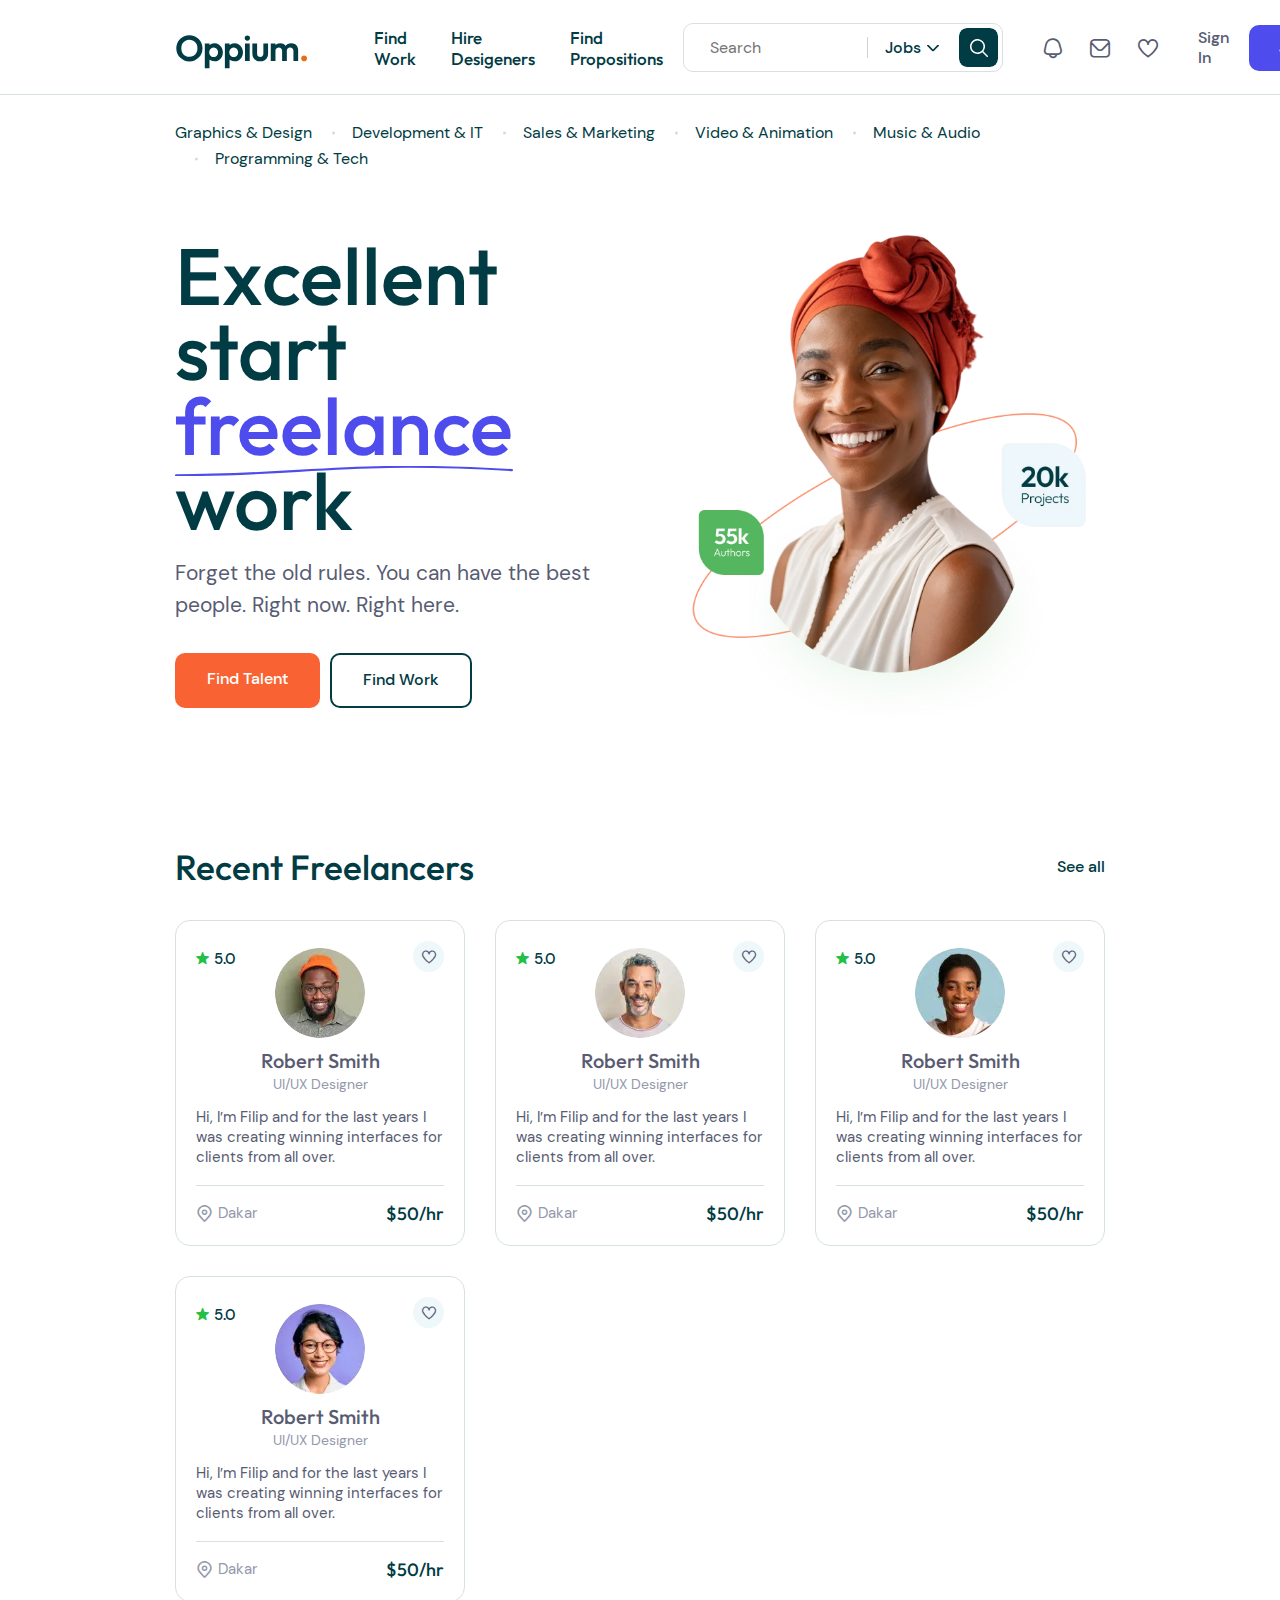
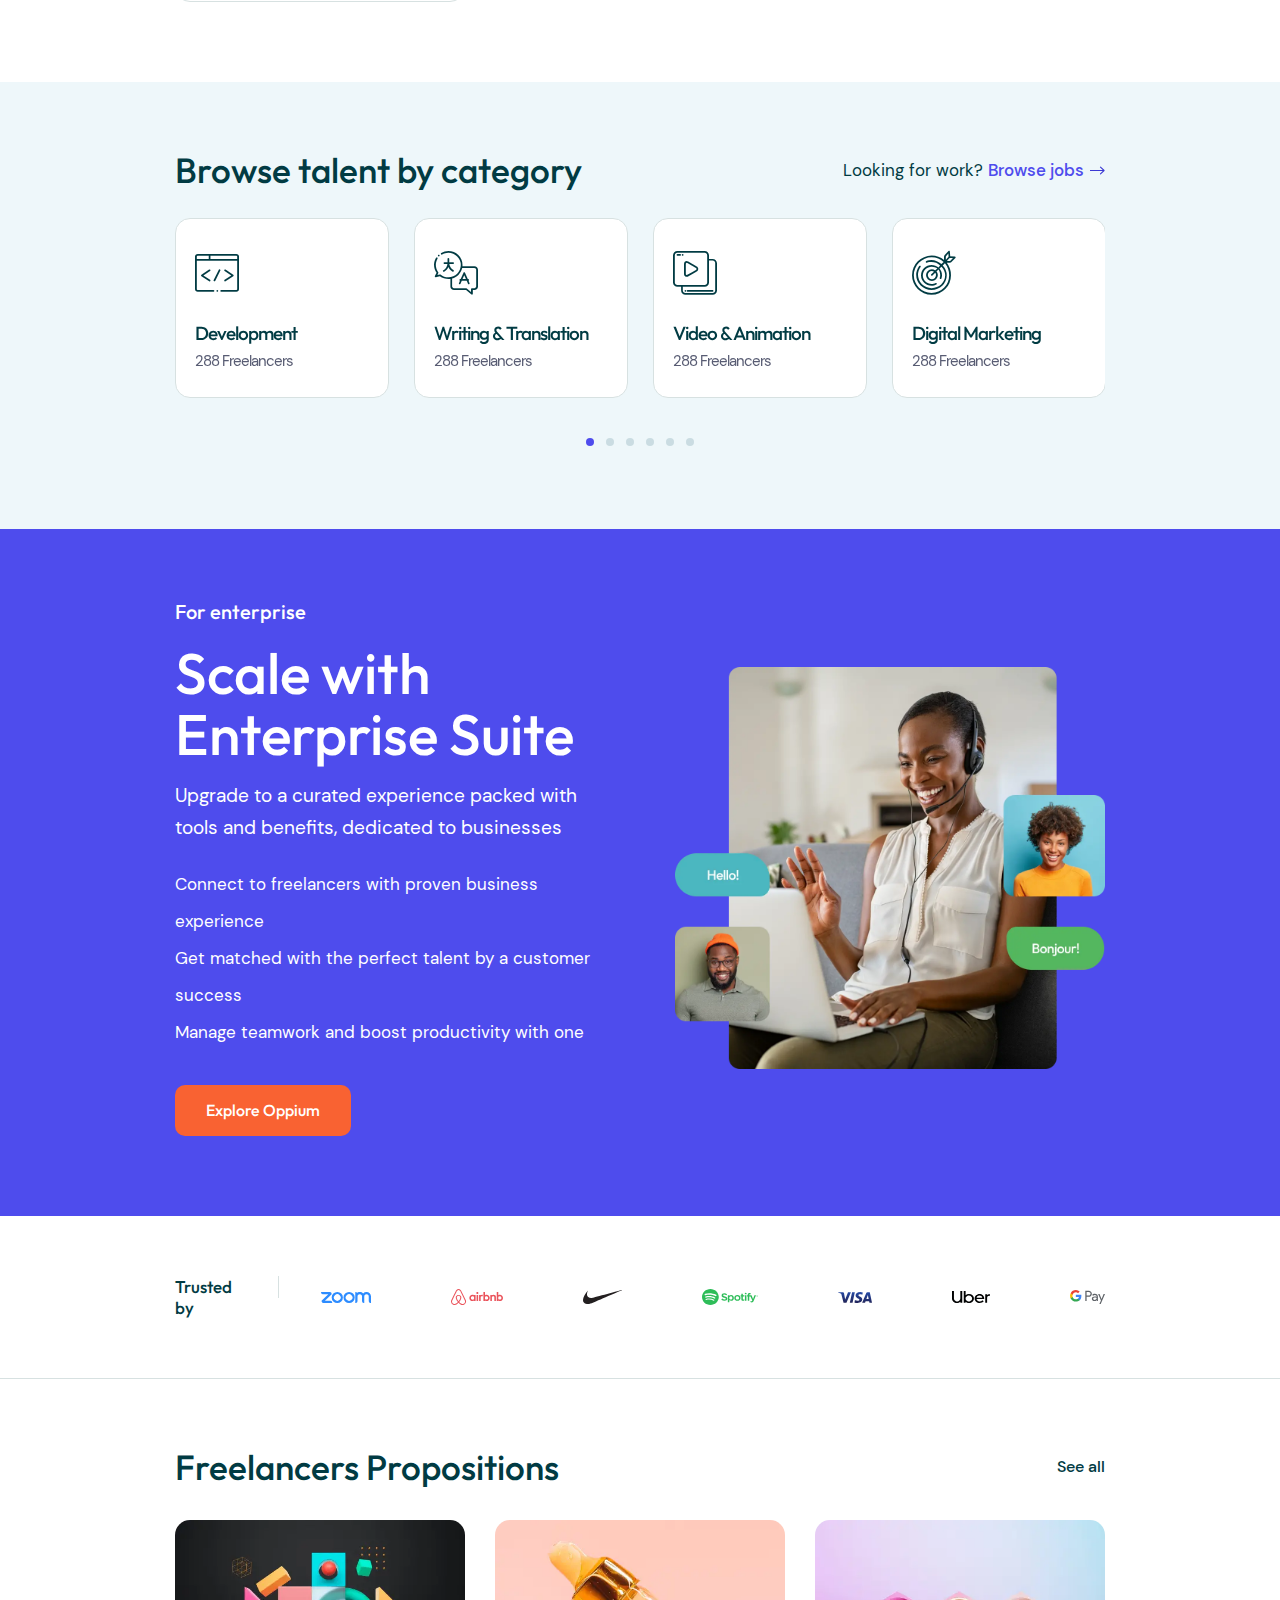
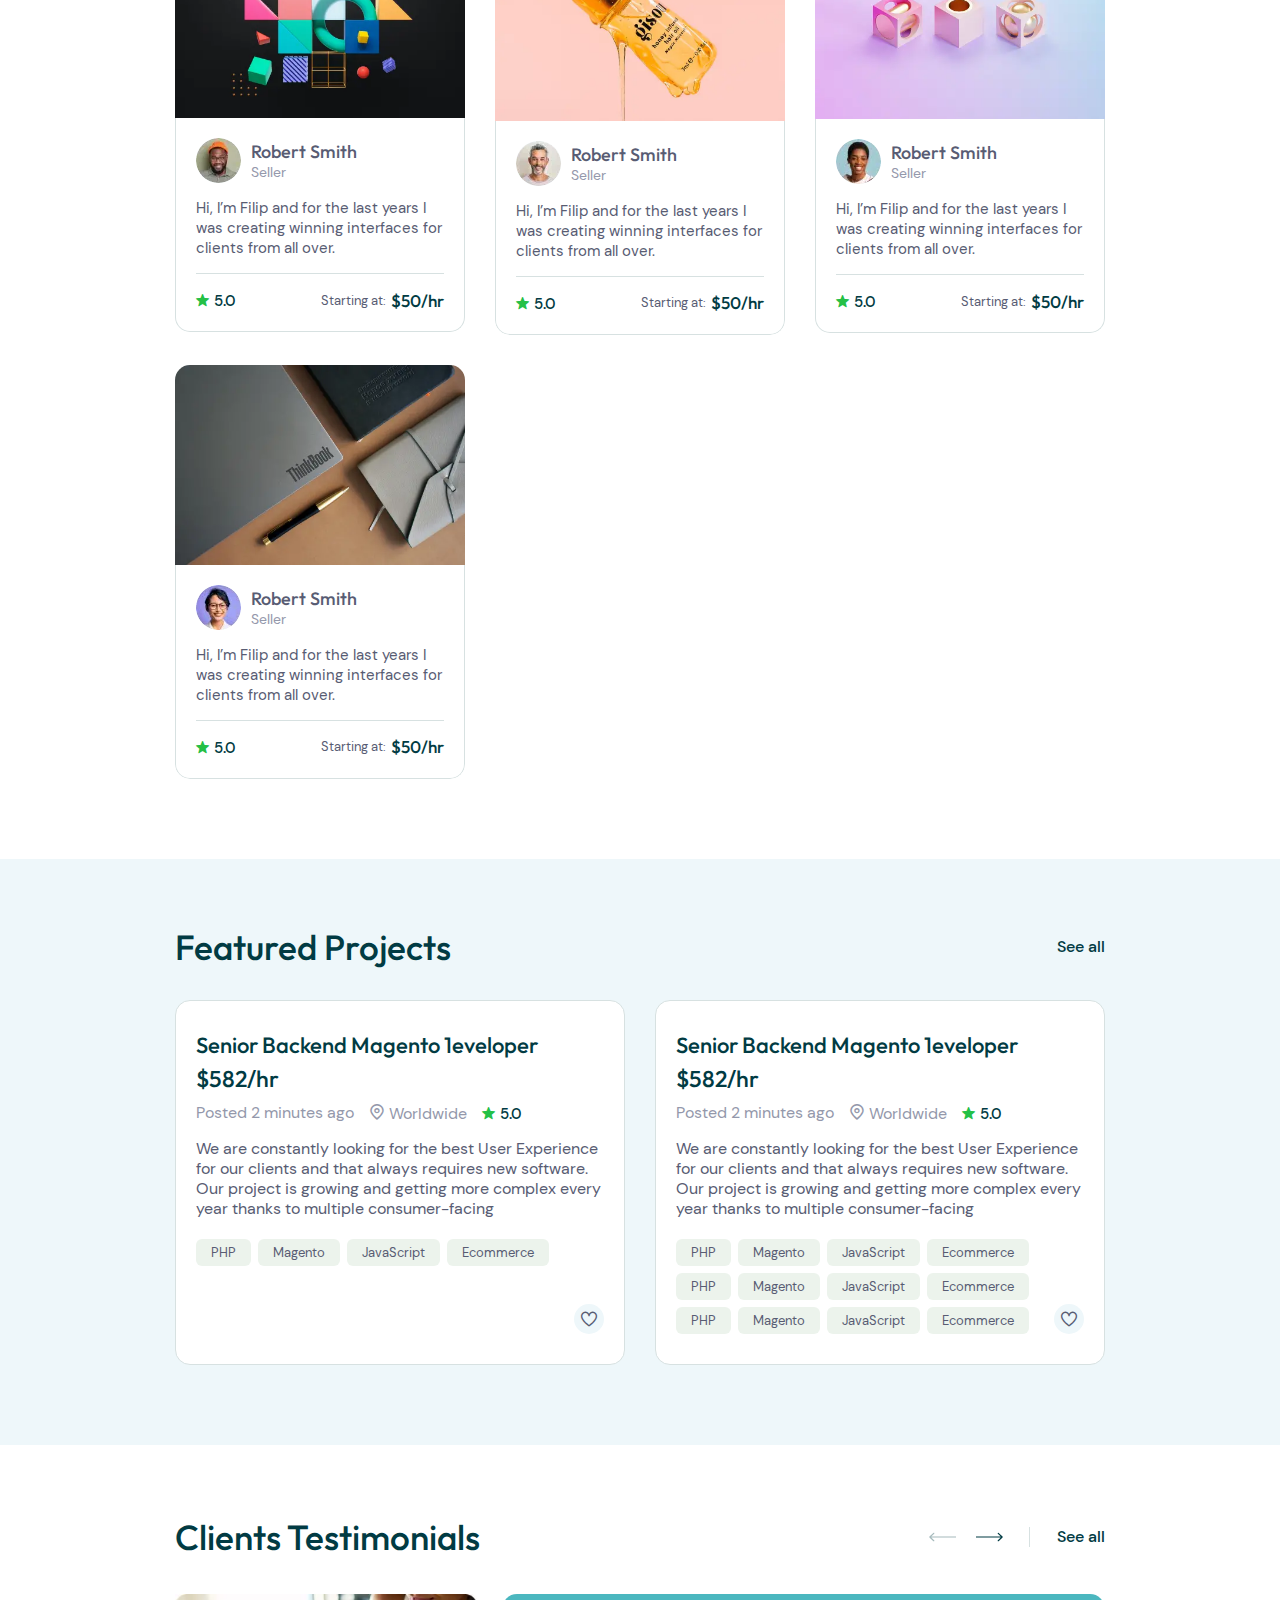
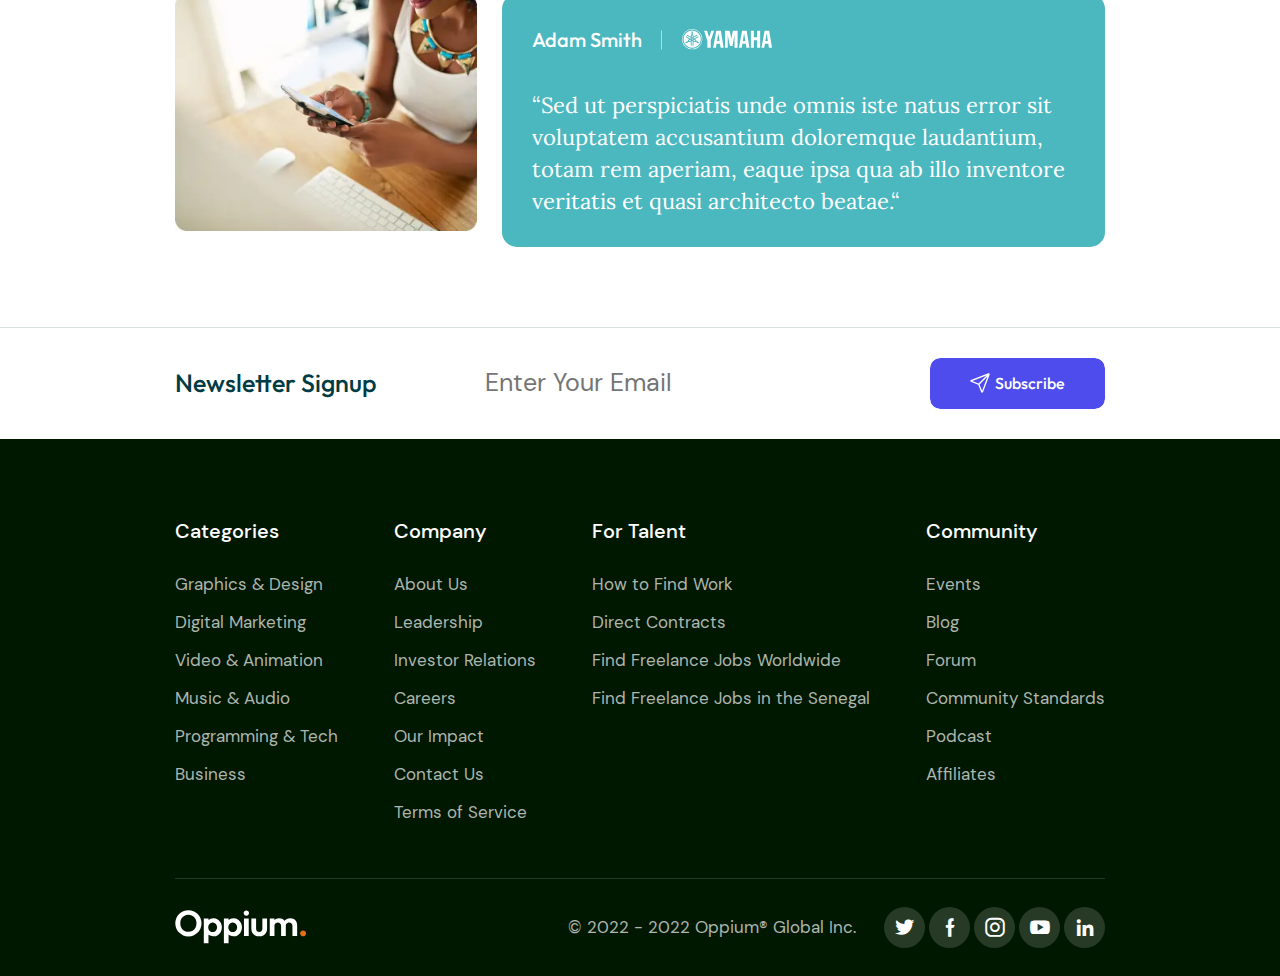
==== commit 215851de: "minor fixes in path names" ====
--- a/index.html
+++ b/index.html
@@ -9,67 +9,67 @@
 	<meta name="description" content="#">
 	<title>Oppium - Main</title>
 	<link rel="stylesheet" href="css/jQuery-ui.css">
-	<link rel="stylesheet" href="css/fancy.css">
-	<link rel="stylesheet" href="css/swiper.css">
-	<link rel="stylesheet" href="css/kalendae.css">
-	<link rel="stylesheet" href="css/plyr.css">
-	<link rel="stylesheet" href="css/icons-font.css">
-	<link rel="stylesheet" href="css/timepicker.css">
-	<link rel="stylesheet" href="css/simditor.css">
-	<link rel="stylesheet" href="css/style.css">
-	<link rel="stylesheet" href="css/responsive.css">
+<link rel="stylesheet" href="css/fancy.css">
+<link rel="stylesheet" href="css/swiper.css">
+<link rel="stylesheet" href="css/kalendae.css">
+<link rel="stylesheet" href="css/plyr.css">
+<link rel="stylesheet" href="css/icons-font.css">
+<link rel="stylesheet" href="css/timepicker.css">
+<link rel="stylesheet" href="css/simditor.css">
+<link rel="stylesheet" href="css/style.css">
+<link rel="stylesheet" href="css/responsive.css">
 </head>
 
 <body id="body">
 	<div class="wrapper">
 		<!-- Header -->
 		<header class="header">
-			<div class="container container--wide">
-				<div class="header__inner df">
-					<a class="header__logo" href="index.html">
-						<img src="./img/logo-dark.svg" alt="Oppium">
-					</a>
-					<nav class="header__nav">
-						<ul class="df">
-							<li><a href="#">Find Work</a></li>
-							<li><a href="#">Hire Desigeners</a></li>
-							<li><a href="#">Find Propositions</a></li>
-						</ul>
-					</nav>
-					<div class="header__search global-search">
-						<form class="df" action="#">
-							<input type="text" placeholder="Search">
-							<select class="custom-select">
-								<option value="Jobs">Jobs</option>
-								<option value="Option 1">Option 1</option>
-								<option value="Option 2">Option 2</option>
-								<option value="Option 3">Option 3</option>
-								<option value="Option 4">Option 4</option>
-							</select>
-							<input type="submit" value="">
-						</form>
-					</div>
-					<div class="header__actions df">
-						<a href="#">
-							<i class="i-notification"></i>
-						</a>
-						<a href="#">
-							<i class="i-envelope"></i>
-						</a>
-						<a href="#">
-							<i class="i-heart"></i>
-						</a>
-					</div>
-
-					<div class="header__sign">
-						<a class="modal-btn" href="#" data-id="sign-in">Sign In</a>
-					</div>
-					<div class="header__join">
-						<a class="modal-btn" href="#" data-id="sign-up">
-							Join
-						</a>
-					</div>
-					<!-- <div class="header__user">
+	<div class="container container--wide">
+		<div class="header__inner df">
+			<a class="header__logo" href="index.html">
+				<img src="./img/logo-dark.svg" alt="Oppium">
+			</a>
+			<nav class="header__nav">
+				<ul class="df">
+					<li><a href="#">Find Work</a></li>
+					<li><a href="#">Hire Desigeners</a></li>
+					<li><a href="#">Find Propositions</a></li>
+				</ul>
+			</nav>
+			<div class="header__search global-search">
+	<form class="df" action="#">
+		<input type="text" placeholder="Search">
+		<select class="custom-select">
+			<option value="Jobs">Jobs</option>
+			<option value="Option 1">Option 1</option>
+			<option value="Option 2">Option 2</option>
+			<option value="Option 3">Option 3</option>
+			<option value="Option 4">Option 4</option>
+		</select>
+		<input type="submit" value="">
+	</form>
+</div>
+			<div class="header__actions df">
+				<a href="#">
+					<i class="i-notification"></i>
+				</a>
+				<a href="#">
+					<i class="i-envelope"></i>
+				</a>
+				<a href="#">
+					<i class="i-heart"></i>
+				</a>
+			</div>
+
+			<div class="header__sign">
+				<a class="modal-btn" href="#" data-id="sign-in">Sign In</a>
+			</div>
+			<div class="header__join">
+				<a class="modal-btn" href="#" data-id="sign-up">
+					Join
+				</a>
+			</div>
+			<!-- <div class="header__user">
 				<a class="header__user-btn popup-button" href="#">
 					<img src="./img/users/user.webp" alt="User">
 				</a>
@@ -101,59 +101,59 @@
 					Post a Request
 				</a>
 			</div> -->
-				</div>
-			</div>
-		</header>
+		</div>
+	</div>
+</header>
 
 		<!-- Categories -->
 		<div class="categories">
-			<div class="container container--wide">
-				<ul>
-					<li>
-						<a href="#">Graphics &amp; Design </a>
-					</li>
-					<li>
-						<a href="#">Development &amp; IT</a>
-					</li>
-					<li>
-						<a href="#">Sales &amp; Marketing</a>
-					</li>
-					<li>
-						<a href="#">Video &amp; Animation</a>
-					</li>
-					<li>
-						<a href="#">Music &amp; Audio</a>
-					</li>
-					<li>
-						<a href="#">Programming &amp; Tech</a>
-					</li>
-				</ul>
-			</div>
-		</div>
+	<div class="container container--wide">
+		<ul>
+			<li>
+				<a href="#">Graphics &amp; Design </a>
+			</li>
+			<li>
+				<a href="#">Development &amp; IT</a>
+			</li>
+			<li>
+				<a href="#">Sales &amp; Marketing</a>
+			</li>
+			<li>
+				<a href="#">Video &amp; Animation</a>
+			</li>
+			<li>
+				<a href="#">Music &amp; Audio</a>
+			</li>
+			<li>
+				<a href="#">Programming &amp; Tech</a>
+			</li>
+		</ul>
+	</div>
+</div>
 
 		<!-- Main -->
 		<main class="main">
 			<!--	Intro a version-->
 			<div class="intro">
-				<div class="container">
-					<div class="intro__inner">
-						<div class="intro__left">
-							<h1 class="g-title">Excellent start <span>freelance</span> work</h1>
-							<p>
-								Forget the old rules. You can have the best people.
-								Right now. Right here.
-							</p>
-							<div class="intro__buttons">
-								<a href="#">Find Talent</a>
-								<a href="#">Find Work</a>
-							</div>
-						</div>
-						<div class="intro__right">
-							<img src="./img/intro.webp" alt="Oppium">
-						</div>
-					</div>
-				</div>
-			</div>
+	<div class="container">
+		<div class="intro__inner">
+			<div class="intro__left">
+				<h1 class="g-title">Excellent start <span>freelance</span> work</h1>
+				<p>
+					Forget the old rules. You can have the best people.
+					Right now. Right here.
+				</p>
+				<div class="intro__buttons">
+					<a href="#">Find Talent</a>
+					<a href="#">Find Work</a>
+				</div>
+			</div>
+			<div class="intro__right">
+				<img src="./img/intro.webp" alt="Oppium">
+			</div>
+		</div>
+	</div>
+</div>
 
 			<!--	Grid box -->
 			<div class="grid-box g-padding">
@@ -295,171 +295,171 @@
 
 			<!-- Category slider -->
 			<div class="category-slider blue-bg g-padding">
-				<div class="container">
-					<div class="category-slider__inner">
-						<div class="category-slider__top top-row">
-							<h2 class="g-title g-title--h2">
-								Browse talent by category
-							</h2>
+	<div class="container">
+		<div class="category-slider__inner">
+			<div class="category-slider__top top-row">
+				<h2 class="g-title g-title--h2">
+					Browse talent by category
+				</h2>
+				<a href="#">
+					Looking for work? <span>Browse jobs</span>
+				</a>
+			</div>
+
+			<div class="swiper" id="category-slider">
+				<div class="swiper-wrapper">
+					<div class="swiper-slide">
+						<div class="category-box">
 							<a href="#">
-								Looking for work? <span>Browse jobs</span>
+								<div class="category-box__img">
+									<i class="i-development"></i>
+								</div>
+								<h3 class="g-title">Development</h3>
+								<p>288 Freelancers</p>
 							</a>
 						</div>
-
-						<div class="swiper" id="category-slider">
-							<div class="swiper-wrapper">
-								<div class="swiper-slide">
-									<div class="category-box">
-										<a href="#">
-											<div class="category-box__img">
-												<i class="i-development"></i>
-											</div>
-											<h3 class="g-title">Development</h3>
-											<p>288 Freelancers</p>
-										</a>
-									</div>
-								</div>
-								<div class="swiper-slide">
-									<div class="category-box">
-										<a href="#">
-											<div class="category-box__img">
-												<i class="i-translation"></i>
-											</div>
-											<h3 class="g-title">Writing &amp; Translation</h3>
-											<p>288 Freelancers</p>
-										</a>
-									</div>
-								</div>
-								<div class="swiper-slide">
-									<div class="category-box">
-										<a href="#">
-											<div class="category-box__img">
-												<i class="i-video"></i>
-											</div>
-											<h3 class="g-title">Video &amp; Animation</h3>
-											<p>288 Freelancers</p>
-										</a>
-									</div>
-								</div>
-								<div class="swiper-slide">
-									<div class="category-box">
-										<a href="#">
-											<div class="category-box__img">
-												<i class="i-marketing"></i>
-											</div>
-											<h3 class="g-title">Digital Marketing</h3>
-											<p>288 Freelancers</p>
-										</a>
-									</div>
-								</div>
-								<div class="swiper-slide">
-									<div class="category-box">
-										<a href="#">
-											<div class="category-box__img">
-												<i class="i-design"></i>
-											</div>
-											<h3 class="g-title">UI/UX Design</h3>
-											<p>288 Freelancers</p>
-										</a>
-									</div>
-								</div>
-								<div class="swiper-slide">
-									<div class="category-box">
-										<a href="#">
-											<div class="category-box__img">
-												<i class="i-voice"></i>
-											</div>
-											<h3 class="g-title">Music &amp; Audio</h3>
-											<p>288 Freelancers</p>
-										</a>
-									</div>
-								</div>
-							</div>
-							<div class="swiper-pagination"></div>
-						</div>
-					</div>
-				</div>
-			</div>
+					</div>
+					<div class="swiper-slide">
+						<div class="category-box">
+							<a href="#">
+								<div class="category-box__img">
+									<i class="i-translation"></i>
+								</div>
+								<h3 class="g-title">Writing &amp; Translation</h3>
+								<p>288 Freelancers</p>
+							</a>
+						</div>
+					</div>
+					<div class="swiper-slide">
+						<div class="category-box">
+							<a href="#">
+								<div class="category-box__img">
+									<i class="i-video"></i>
+								</div>
+								<h3 class="g-title">Video &amp; Animation</h3>
+								<p>288 Freelancers</p>
+							</a>
+						</div>
+					</div>
+					<div class="swiper-slide">
+						<div class="category-box">
+							<a href="#">
+								<div class="category-box__img">
+									<i class="i-marketing"></i>
+								</div>
+								<h3 class="g-title">Digital Marketing</h3>
+								<p>288 Freelancers</p>
+							</a>
+						</div>
+					</div>
+					<div class="swiper-slide">
+						<div class="category-box">
+							<a href="#">
+								<div class="category-box__img">
+									<i class="i-design"></i>
+								</div>
+								<h3 class="g-title">UI/UX Design</h3>
+								<p>288 Freelancers</p>
+							</a>
+						</div>
+					</div>
+					<div class="swiper-slide">
+						<div class="category-box">
+							<a href="#">
+								<div class="category-box__img">
+									<i class="i-voice"></i>
+								</div>
+								<h3 class="g-title">Music &amp; Audio</h3>
+								<p>288 Freelancers</p>
+							</a>
+						</div>
+					</div>
+				</div>
+				<div class="swiper-pagination"></div>
+			</div>
+		</div>
+	</div>
+</div>
 
 			<!-- Enterprise -->
 			<div class="enterprise g-padding">
-				<div class="container">
-					<div class="enterprise__inner">
-						<div class="enterprise__left">
-							<span class="enterprise__pretitle">For enterprise</span>
-							<h1 class="enterprise__title">
-								Scale with Enterprise Suite
-							</h1>
-							<p class="enterprise__text">
-								Upgrade to a curated experience packed with tools and benefits, dedicated to businesses
-							</p>
-							<ul class="enterprise__list">
-								<li>
-									Connect to freelancers with proven business experience
-								</li>
-								<li>
-									Get matched with the perfect talent by a customer success
-								</li>
-								<li>
-									Manage teamwork and boost productivity with one
-								</li>
-							</ul>
-							<div class="enterprise__btn">
-								<a href="#">Explore Oppium</a>
-							</div>
-						</div>
-						<div class="enterprise__right">
-							<img src="./img/enterprise.webp" alt="Enterprise">
-						</div>
-					</div>
-				</div>
-			</div>
+	<div class="container">
+		<div class="enterprise__inner">
+			<div class="enterprise__left">
+				<span class="enterprise__pretitle">For enterprise</span>
+				<h1 class="enterprise__title">
+					Scale with Enterprise Suite
+				</h1>
+				<p class="enterprise__text">
+					Upgrade to a curated experience packed with tools and benefits, dedicated to businesses
+				</p>
+				<ul class="enterprise__list">
+					<li>
+						Connect to freelancers with proven business experience
+					</li>
+					<li>
+						Get matched with the perfect talent by a customer success
+					</li>
+					<li>
+						Manage teamwork and boost productivity with one
+					</li>
+				</ul>
+				<div class="enterprise__btn">
+					<a href="#">Explore Oppium</a>
+				</div>
+			</div>
+			<div class="enterprise__right">
+				<img src="./img/enterprise.webp" alt="Enterprise">
+			</div>
+		</div>
+	</div>
+</div>
 
 			<!--	Trusted -->
 			<div class="trusted">
-				<div class="container">
-					<div class="trusted__inner">
-						<h3>Trusted by</h3>
-						<ul>
-							<li>
-								<a href="#">
-									<img src="./img/trusted/zoom.svg" alt="Zoom">
-								</a>
-							</li>
-							<li>
-								<a href="#">
-									<img src="./img/trusted/airbnb.svg" alt="Airbnb">
-								</a>
-							</li>
-							<li>
-								<a href="#">
-									<img src="./img/trusted/nike.svg" alt="Nike">
-								</a>
-							</li>
-							<li>
-								<a href="#">
-									<img src="./img/trusted/spotify.svg" alt="Spotify">
-								</a>
-							</li>
-							<li>
-								<a href="#">
-									<img src="./img/trusted/visa.svg" alt="Visa">
-								</a>
-							</li>
-							<li>
-								<a href="#">
-									<img src="./img/trusted/uber.svg" alt="Uber">
-								</a>
-							</li>
-							<li>
-								<a href="#">
-									<img src="./img/trusted/gpay.svg" alt="GPay">
-								</a>
-							</li>
-						</ul>
-					</div>
-				</div>
-			</div>
+	<div class="container">
+		<div class="trusted__inner">
+			<h3>Trusted by</h3>
+			<ul>
+				<li>
+					<a href="#">
+						<img src="./img/trusted/zoom.svg" alt="Zoom">
+					</a>
+				</li>
+				<li>
+					<a href="#">
+						<img src="./img/trusted/airbnb.svg" alt="Airbnb">
+					</a>
+				</li>
+				<li>
+					<a href="#">
+						<img src="./img/trusted/nike.svg" alt="Nike">
+					</a>
+				</li>
+				<li>
+					<a href="#">
+						<img src="./img/trusted/spotify.svg" alt="Spotify">
+					</a>
+				</li>
+				<li>
+					<a href="#">
+						<img src="./img/trusted/visa.svg" alt="Visa">
+					</a>
+				</li>
+				<li>
+					<a href="#">
+						<img src="./img/trusted/uber.svg" alt="Uber">
+					</a>
+				</li>
+				<li>
+					<a href="#">
+						<img src="./img/trusted/gpay.svg" alt="GPay">
+					</a>
+				</li>
+			</ul>
+		</div>
+	</div>
+</div>
 
 			<!-- Grid box -->
 			<div class="grid-box g-padding">
@@ -617,99 +617,95 @@
 
 			<!--	Featured -->
 			<div class="featured g-padding blue-bg">
-				<div class="container">
-					<div class="top-row">
-						<h2 class="g-title g-title--h2">
-							Featured Projects
-						</h2>
-						<a class="g-all" href="#">See all</a>
-					</div>
-					<div class="featured__inner">
-						<div class="project">
-							<div class="save">
-								<i class="i-heart"></i>
-							</div>
-							<div class="project__top">
-								<p>
-									Senior Backend Magento 1eveloper
-								</p>
-								<span>
-									$582/hr
-								</span>
-							</div>
-							<div class="project__info">
-								<span>Posted 2 minutes ago</span>
-								<div>
-									<i class="i-marker"></i>
-									<span>Worldwide</span>
-								</div>
-								<div class="rating">
-									<i class="i-star"></i>
-									<span>5.0</span>
-								</div>
-							</div>
-							<p class="project__text">
-								We are constantly looking for the best User Experience for our clients and that always
-								requires new
-								software. Our
-								project is growing and getting more complex every year thanks to multiple
-								consumer-facing
-							</p>
-							<div class="tags">
-								<a href="#">PHP</a>
-								<a href="#">Magento</a>
-								<a href="#">JavaScript</a>
-								<a href="#">Ecommerce</a>
-							</div>
-						</div>
-						<div class="project">
-							<div class="save">
-								<i class="i-heart"></i>
-							</div>
-							<div class="project__top">
-								<p>
-									Senior Backend Magento 1eveloper
-								</p>
-								<span>
-									$582/hr
-								</span>
-							</div>
-							<div class="project__info">
-								<span>Posted 2 minutes ago</span>
-								<div>
-									<i class="i-marker"></i>
-									<span>Worldwide</span>
-								</div>
-								<div class="rating">
-									<i class="i-star"></i>
-									<span>5.0</span>
-								</div>
-							</div>
-							<p class="project__text">
-								We are constantly looking for the best User Experience for our clients and that always
-								requires new
-								software. Our
-								project is growing and getting more complex every year thanks to multiple
-								consumer-facing
-							</p>
-							<div class="tags">
-								<a href="#">PHP</a>
-								<a href="#">Magento</a>
-								<a href="#">JavaScript</a>
-								<a href="#">Ecommerce</a>
-								<a href="#">PHP</a>
-								<a href="#">Magento</a>
-								<a href="#">JavaScript</a>
-								<a href="#">Ecommerce</a>
-								<a href="#">PHP</a>
-								<a href="#">Magento</a>
-								<a href="#">JavaScript</a>
-								<a href="#">Ecommerce</a>
-							</div>
-						</div>
-					</div>
-				</div>
-			</div>
+	<div class="container">
+		<div class="top-row">
+			<h2 class="g-title g-title--h2">
+				Featured Projects
+			</h2>
+			<a class="g-all" href="#">See all</a>
+		</div>
+		<div class="featured__inner">
+			<div class="project">
+				<div class="save">
+					<i class="i-heart"></i>
+				</div>
+				<div class="project__top">
+					<p>
+						Senior Backend Magento 1eveloper
+					</p>
+					<span>
+						$582/hr
+					</span>
+				</div>
+				<div class="project__info">
+					<span>Posted 2 minutes ago</span>
+					<div>
+						<i class="i-marker"></i>
+						<span>Worldwide</span>
+					</div>
+					<div class="rating">
+						<i class="i-star"></i>
+						<span>5.0</span>
+					</div>
+				</div>
+				<p class="project__text">
+					We are constantly looking for the best User Experience for our clients and that always requires new
+					software. Our
+					project is growing and getting more complex every year thanks to multiple consumer-facing
+				</p>
+				<div class="tags">
+					<a href="#">PHP</a>
+					<a href="#">Magento</a>
+					<a href="#">JavaScript</a>
+					<a href="#">Ecommerce</a>
+				</div>
+			</div>
+			<div class="project">
+				<div class="save">
+					<i class="i-heart"></i>
+				</div>
+				<div class="project__top">
+					<p>
+						Senior Backend Magento 1eveloper
+					</p>
+					<span>
+						$582/hr
+					</span>
+				</div>
+				<div class="project__info">
+					<span>Posted 2 minutes ago</span>
+					<div>
+						<i class="i-marker"></i>
+						<span>Worldwide</span>
+					</div>
+					<div class="rating">
+						<i class="i-star"></i>
+						<span>5.0</span>
+					</div>
+				</div>
+				<p class="project__text">
+					We are constantly looking for the best User Experience for our clients and that always requires new
+					software. Our
+					project is growing and getting more complex every year thanks to multiple consumer-facing
+				</p>
+				<div class="tags">
+					<a href="#">PHP</a>
+					<a href="#">Magento</a>
+					<a href="#">JavaScript</a>
+					<a href="#">Ecommerce</a>
+					<a href="#">PHP</a>
+					<a href="#">Magento</a>
+					<a href="#">JavaScript</a>
+					<a href="#">Ecommerce</a>
+					<a href="#">PHP</a>
+					<a href="#">Magento</a>
+					<a href="#">JavaScript</a>
+					<a href="#">Ecommerce</a>
+				</div>
+			</div>
+		</div>
+	</div>
+</div>
 
 			<!--	Slider row -->
 			<div class="g-slider g-padding">
@@ -777,225 +773,223 @@
 
 		<!--	Newsletter-->
 		<div class="newsletter">
-			<div class="container">
-				<div class="newsletter__inner">
-					<h4 class="g-title">
-						Newsletter Signup
-					</h4>
-					<form action="#">
-						<input type="email" placeholder="Enter Your Email" required>
-						<input type="submit" value="Subscribe">
-					</form>
-				</div>
-			</div>
+	<div class="container">
+		<div class="newsletter__inner">
+			<h4 class="g-title">
+				Newsletter Signup
+			</h4>
+			<form action="#">
+				<input type="email" placeholder="Enter Your Email" required>
+				<input type="submit" value="Subscribe">
+			</form>
 		</div>
+	</div>
+</div>
 
 		<!--	Footer-->
 		<footer class="footer">
-			<div class="container">
-				<div class="footer__inner">
-					<div class="footer__top">
-						<div class="footer__item">
-							<h5 class="footer__item-title">Categories</h5>
-							<ul class="footer__item-list">
-								<li>
-									<a href="#">Graphics &amp; Design</a>
-								</li>
-								<li>
-									<a href="#">Digital Marketing</a>
-								</li>
-								<li>
-									<a href="#">Video &amp; Animation</a>
-								</li>
-								<li>
-									<a href="#">Music &amp; Audio</a>
-								</li>
-								<li>
-									<a href="#">Programming &amp; Tech</a>
-								</li>
-								<li>
-									<a href="#">Business</a>
-								</li>
-							</ul>
-						</div>
-						<div class="footer__item">
-							<h5 class="footer__item-title">Company</h5>
-							<ul class="footer__item-list">
-								<li>
-									<a href="#">About Us</a>
-								</li>
-								<li>
-									<a href="#">Leadership</a>
-								</li>
-								<li>
-									<a href="#">Investor Relations</a>
-								</li>
-								<li>
-									<a href="#">Careers</a>
-								</li>
-								<li>
-									<a href="#">Our Impact</a>
-								</li>
-								<li>
-									<a href="#">Contact Us</a>
-								</li>
-								<li>
-									<a href="#">Terms of Service</a>
-								</li>
-							</ul>
-						</div>
-						<div class="footer__item">
-							<h5 class="footer__item-title">For Talent</h5>
-							<ul class="footer__item-list">
-								<li>
-									<a href="#">How to Find Work</a>
-								</li>
-								<li>
-									<a href="#">Direct Contracts</a>
-								</li>
-								<li>
-									<a href="#">Find Freelance Jobs Worldwide</a>
-								</li>
-								<li>
-									<a href="#">Find Freelance Jobs in the Senegal</a>
-								</li>
-							</ul>
-						</div>
-						<div class="footer__item">
-							<h5 class="footer__item-title">Community</h5>
-							<ul class="footer__item-list">
-								<li>
-									<a href="#">Events</a>
-								</li>
-								<li>
-									<a href="#">Blog</a>
-								</li>
-								<li>
-									<a href="#">Forum</a>
-								</li>
-								<li>
-									<a href="#">Community Standards</a>
-								</li>
-								<li>
-									<a href="#">Podcast</a>
-								</li>
-								<li>
-									<a href="#">Affiliates</a>
-								</li>
-							</ul>
-						</div>
-					</div>
-					<div class="footer__bottom">
-						<a href="index.html">
-							<img src="./img/logo-light.svg" alt="Oppium">
-						</a>
-						<p class="footer__rights">
-							&copy; 2022 - 2022 Oppium&reg; Global Inc.
-						</p>
-						<div class="footer__socials">
-							<a href="#"> <i class="i-s-twitter"></i></a>
-							<a href="#"><i class="i-s-facebook"></i></a>
-							<a href="#"><i class="i-s-instagram"></i></a>
-							<a href="#"><i class="i-s-youtube"></i></a>
-							<a href="#"><i class="i-s-linkedin"></i></a>
-						</div>
-					</div>
-				</div>
-			</div>
-		</footer>
+	<div class="container">
+		<div class="footer__inner">
+			<div class="footer__top">
+				<div class="footer__item">
+					<h5 class="footer__item-title">Categories</h5>
+					<ul class="footer__item-list">
+						<li>
+							<a href="#">Graphics &amp; Design</a>
+						</li>
+						<li>
+							<a href="#">Digital Marketing</a>
+						</li>
+						<li>
+							<a href="#">Video &amp; Animation</a>
+						</li>
+						<li>
+							<a href="#">Music &amp; Audio</a>
+						</li>
+						<li>
+							<a href="#">Programming &amp; Tech</a>
+						</li>
+						<li>
+							<a href="#">Business</a>
+						</li>
+					</ul>
+				</div>
+				<div class="footer__item">
+					<h5 class="footer__item-title">Company</h5>
+					<ul class="footer__item-list">
+						<li>
+							<a href="#">About Us</a>
+						</li>
+						<li>
+							<a href="#">Leadership</a>
+						</li>
+						<li>
+							<a href="#">Investor Relations</a>
+						</li>
+						<li>
+							<a href="#">Careers</a>
+						</li>
+						<li>
+							<a href="#">Our Impact</a>
+						</li>
+						<li>
+							<a href="#">Contact Us</a>
+						</li>
+						<li>
+							<a href="#">Terms of Service</a>
+						</li>
+					</ul>
+				</div>
+				<div class="footer__item">
+					<h5 class="footer__item-title">For Talent</h5>
+					<ul class="footer__item-list">
+						<li>
+							<a href="#">How to Find Work</a>
+						</li>
+						<li>
+							<a href="#">Direct Contracts</a>
+						</li>
+						<li>
+							<a href="#">Find Freelance Jobs Worldwide</a>
+						</li>
+						<li>
+							<a href="#">Find Freelance Jobs in the Senegal</a>
+						</li>
+					</ul>
+				</div>
+				<div class="footer__item">
+					<h5 class="footer__item-title">Community</h5>
+					<ul class="footer__item-list">
+						<li>
+							<a href="#">Events</a>
+						</li>
+						<li>
+							<a href="#">Blog</a>
+						</li>
+						<li>
+							<a href="#">Forum</a>
+						</li>
+						<li>
+							<a href="#">Community Standards</a>
+						</li>
+						<li>
+							<a href="#">Podcast</a>
+						</li>
+						<li>
+							<a href="#">Affiliates</a>
+						</li>
+					</ul>
+				</div>
+			</div>
+			<div class="footer__bottom">
+				<a href="index.html">
+					<img src="./img/logo-light.svg" alt="Oppium">
+				</a>
+				<p class="footer__rights">
+					&copy; 2022 - 2022 Oppium&reg; Global Inc.
+				</p>
+				<div class="footer__socials">
+					<a href="#"> <i class="i-s-twitter"></i></a>
+					<a href="#"><i class="i-s-facebook"></i></a>
+					<a href="#"><i class="i-s-instagram"></i></a>
+					<a href="#"><i class="i-s-youtube"></i></a>
+					<a href="#"><i class="i-s-linkedin"></i></a>
+				</div>
+			</div>
+		</div>
+	</div>
+</footer>
 
 		<!-- Modal  sign-in-->
-		<div class="modal" data-id="#sign-in">
-			<h2 class="modal__title g-title g-title--h2">
-				Sign In To Oppium
-			</h2>
-			<form action="#">
-				<input class="modal__email text-input input-global" type="email" placeholder="Email Address"
-					required="">
-				<span class="password-input__wrap">
-					<input class="modal__password password-input input-global" type="password" placeholder="Password"
-						required="">
-					<span class="password-input__show-btn is-hidden">
-						<i class="password-input__show-icon i-visible"></i>
-						<i class="password-input__show-icon i-not-visible is-hidden"></i>
-					</span>
-				</span>
-				<div class="modal__remember">
-					<label class="check-input">
-						<input class="check-input__check" type="checkbox">
-						<span class="check-input__style"></span>
-						Remember Me
-					</label>
-					<a href="#">Forgot your password?</a>
-				</div>
-				<input class="modal__btn form__button" type="submit" value="Sign In">
-			</form>
-			<span class="modal__or">or continue with</span>
-			<div class="modal__social">
-				<a href="#"></a>
-				<a href="#"></a>
-				<a href="#"></a>
-			</div>
-			<div class="modal__bottom">
-				<a class="modal-btn" href="#" data-id="sign-up">Not a member yet? <span>Join now</span></a>
-			</div>
+<div class="modal" data-id="#sign-in">
+	<h2 class="modal__title g-title g-title--h2">
+		Sign In To Oppium
+	</h2>
+	<form action="#">
+		<input class="modal__email text-input input-global" type="email" placeholder="Email Address" required="">
+		<span class="password-input__wrap">
+			<input class="modal__password password-input input-global" type="password" placeholder="Password"
+				required="">
+			<span class="password-input__show-btn is-hidden">
+				<i class="password-input__show-icon i-visible"></i>
+				<i class="password-input__show-icon i-not-visible is-hidden"></i>
+			</span>
+		</span>
+		<div class="modal__remember">
+			<label class="check-input">
+				<input class="check-input__check" type="checkbox">
+				<span class="check-input__style"></span>
+				Remember Me
+			</label>
+			<a href="#">Forgot your password?</a>
 		</div>
+		<input class="modal__btn form__button" type="submit" value="Sign In">
+	</form>
+	<span class="modal__or">or continue with</span>
+	<div class="modal__social">
+		<a href="#"></a>
+		<a href="#"></a>
+		<a href="#"></a>
+	</div>
+	<div class="modal__bottom">
+		<a class="modal-btn" href="#" data-id="sign-up">Not a member yet? <span>Join now</span></a>
+	</div>
+</div>
 
 		<!-- Modal  sign-up-->
-		<div class="modal" data-id="#sign-up">
-			<h2 class="modal__title g-title g-title--h2">
-				Sign Up To Oppium
-			</h2>
-			<form action="#">
-				<input class="modal__email text-input input-global" type="email" placeholder="Email Address"
-					required="">
-				<span class="password-input__wrap">
-					<input class="modal__password password-input input-global" type="password" placeholder="Password"
-						required="">
-					<span class="password-input__show-btn is-hidden">
-						<i class="password-input__show-icon i-visible"></i>
-						<i class="password-input__show-icon i-not-visible is-hidden"></i>
-					</span>
-				</span>
-				<span class="password-input__wrap">
-					<input class="modal__password password-input input-global" type="password"
-						placeholder="Confirm Password" required="">
-					<span class="password-input__show-btn is-hidden">
-						<i class="password-input__show-icon i-visible"></i>
-						<i class="password-input__show-icon i-not-visible is-hidden"></i>
-					</span>
-				</span>
-				<input class="modal__btn form__button" type="submit" value="Sign Up">
-			</form>
-			<span class="modal__or">or continue with</span>
-			<div class="modal__social">
-				<a href="#"></a>
-				<a href="#"></a>
-				<a href="#"></a>
-			</div>
-			<div class="modal__bottom">
-				<a class="modal-btn" href="#" data-id="sign-in">Already a member? <span>Sign In</span></a>
-			</div>
-		</div>
+<div class="modal" data-id="#sign-up">
+	<h2 class="modal__title g-title g-title--h2">
+		Sign Up To Oppium
+	</h2>
+	<form action="#">
+		<input class="modal__email text-input input-global" type="email" placeholder="Email Address" required="">
+		<span class="password-input__wrap">
+			<input class="modal__password password-input input-global" type="password" placeholder="Password"
+				required="">
+			<span class="password-input__show-btn is-hidden">
+				<i class="password-input__show-icon i-visible"></i>
+				<i class="password-input__show-icon i-not-visible is-hidden"></i>
+			</span>
+		</span>
+		<span class="password-input__wrap">
+			<input class="modal__password password-input input-global" type="password" placeholder="Confirm Password"
+				required="">
+			<span class="password-input__show-btn is-hidden">
+				<i class="password-input__show-icon i-visible"></i>
+				<i class="password-input__show-icon i-not-visible is-hidden"></i>
+			</span>
+		</span>
+		<input class="modal__btn form__button" type="submit" value="Sign Up">
+	</form>
+	<span class="modal__or">or continue with</span>
+	<div class="modal__social">
+		<a href="#"></a>
+		<a href="#"></a>
+		<a href="#"></a>
+	</div>
+	<div class="modal__bottom">
+		<a class="modal-btn" href="#" data-id="sign-in">Already a member? <span>Sign In</span></a>
+	</div>
+</div>
 
 		<!-- Overlay -->
 		<div class="overlay"></div>
 	</div>
 	<script src="js/jquery-3.6.0.min.js"></script>
-	<script src="js/jquery.ui.touch-punch.min.js"></script>
-	<script src="js/jQuery-ui.js"></script>
-	<script src="js/fancy.js"></script>
-	<script src="js/kalendae.standalone.js"></script>
-	<script src="js/plyr.js"></script>
-	<script src="js/swiper.js"></script>
-	<script src="js/timepicker.js"></script>
-
-	<script src="js/module.js"></script>
-	<script src="js/hotkeys.js"></script>
-	<script src="js/uploader.js"></script>
-	<script src="js/simditor.js"></script>
-
-	<script src="js/main.js"></script>
+<script src="js/jquery.ui.touch-punch.min.js"></script>
+<script src="js/jQuery-ui.js"></script>
+<script src="js/fancy.js"></script>
+<script src="js/kalendae.standalone.js"></script>
+<script src="js/plyr.js"></script>
+<script src="js/swiper.js"></script>
+<script src="js/timepicker.js"></script>
+
+<script src="js/module.js"></script>
+<script src="js/hotkeys.js"></script>
+<script src="js/uploader.js"></script>
+<script src="js/simditor.js"></script>
+
+<script src="js/main.js"></script>
 </body>
 
 </html>--- a/css/style.css
+++ b/css/style.css
@@ -1,92 +1,87 @@
 /* CSS variables */
 :root {
-	--main-font: "DMSans", sans-serif;
-	--secondary-font: "Outfit", sans-serif;
-	--title-color: #013b43;
-	--content-color: #585c73;
-	--light-text-color: #9498ab;
-	--deep-green: #013b43;
-	--main-purple-color: #4e4ced;
-	--main-purple-hover-color: #2a28e7;
-	--input-range-fill: #24c046;
-	--input-range-background: #dbe2f0;
-	--main-green: #24c046;
-	--main-green-hover: #22a13d;
-	--main-border: 1px solid #d7e1e1;
-	--blue-background: #eef7fa;
-	--footer-bg: #001700;
-	--input-bg: #f7fbfc;
-	--orange: #f96232;
-	--br-10: 10px;
-	--br-15: 15px;
+  --main-font: "DMSans", sans-serif;
+  --secondary-font: "Outfit", sans-serif;
+  --title-color: #013b43;
+  --content-color: #585c73;
+  --light-text-color: #9498ab;
+  --deep-green: #013b43;
+  --main-purple-color: #4e4ced;
+  --main-purple-hover-color: #2a28e7;
+  --input-range-fill: #24c046;
+  --input-range-background: #dbe2f0;
+  --main-green: #24c046;
+  --main-green-hover: #22a13d;
+  --main-border: 1px solid #d7e1e1;
+  --blue-background: #eef7fa;
+  --footer-bg: #001700;
+  --input-bg: #f7fbfc;
+  --orange: #f96232;
+  --br-10: 10px;
+  --br-15: 15px;
 }
 
 /* Fonts */
 @font-face {
-	font-family: "DMSans";
-	src: local("DMSans-Regular"), url("../fonts/DMSans-Regular.woff2") format("woff2"), url("../fonts/DMSans-Regular.woff") format("woff");
-	font-weight: 400;
-	font-style: normal;
-	font-display: fallback;
-}
-
+  font-family: "DMSans";
+  src: local("DMSans-Regular"), url("../fonts/DMSans-Regular.woff2") format("woff2"), url("../fonts/DMSans-Regular.woff") format("woff");
+  font-weight: 400;
+  font-style: normal;
+  font-display: fallback;
+}
 @font-face {
-	font-family: "DMSans";
-	src: local("DMSans-Medium"), url("../fonts/DMSans-Medium.woff2") format("woff2"), url("../fonts/DMSans-Medium.woff") format("woff");
-	font-weight: 500;
-	font-style: normal;
-	font-display: fallback;
-}
-
+  font-family: "DMSans";
+  src: local("DMSans-Medium"), url("../fonts/DMSans-Medium.woff2") format("woff2"), url("../fonts/DMSans-Medium.woff") format("woff");
+  font-weight: 500;
+  font-style: normal;
+  font-display: fallback;
+}
 @font-face {
-	font-family: "Lora";
-	src: local("Lora-Regular"), url("../fonts/Lora-Regular.woff2") format("woff2"), url("../fonts/Lora-Regular.woff") format("woff");
-	font-weight: 400;
-	font-style: normal;
-	font-display: fallback;
-}
-
+  font-family: "Lora";
+  src: local("Lora-Regular"), url("../fonts/Lora-Regular.woff2") format("woff2"), url("../fonts/Lora-Regular.woff") format("woff");
+  font-weight: 400;
+  font-style: normal;
+  font-display: fallback;
+}
 @font-face {
-	font-family: "Outfit";
-	src: local("Outfit-Light"), url("../fonts/Outfit-Light.woff2") format("woff2"), url("../fonts/Outfit-Light.woff") format("woff");
-	font-weight: 300;
-	font-style: normal;
-	font-display: fallback;
-}
-
+  font-family: "Outfit";
+  src: local("Outfit-Light"), url("../fonts/Outfit-Light.woff2") format("woff2"), url("../fonts/Outfit-Light.woff") format("woff");
+  font-weight: 300;
+  font-style: normal;
+  font-display: fallback;
+}
 @font-face {
-	font-family: "Outfit";
-	src: local("Outfit-Medium"), url("../fonts/Outfit-Medium.woff2") format("woff2"), url("../fonts/Outfit-Medium.woff") format("woff");
-	font-weight: 500;
-	font-style: normal;
-	font-display: fallback;
-}
-
+  font-family: "Outfit";
+  src: local("Outfit-Medium"), url("../fonts/Outfit-Medium.woff2") format("woff2"), url("../fonts/Outfit-Medium.woff") format("woff");
+  font-weight: 500;
+  font-style: normal;
+  font-display: fallback;
+}
 /* Global CSS reset */
 html {
-	box-sizing: border-box;
-	height: 100%;
+  box-sizing: border-box;
+  height: 100%;
 }
 
 *,
 *::before,
 *::after {
-	box-sizing: inherit;
+  box-sizing: inherit;
 }
 
 body {
-	height: 100%;
-	background-color: #fff;
-	position: relative;
-	margin: 0;
-	line-height: 1;
-	-webkit-text-size-adjust: 100%;
-	-webkit-font-smoothing: antialiased;
-	-webkit-tap-highlight-color: transparent;
-	font-family: var(--main-font);
-	color: var(--content-color);
-	font-size: 16px;
-	font-weight: 400;
+  height: 100%;
+  background-color: #fff;
+  position: relative;
+  margin: 0;
+  line-height: 1;
+  -webkit-text-size-adjust: 100%;
+  -webkit-font-smoothing: antialiased;
+  -webkit-tap-highlight-color: transparent;
+  font-family: var(--main-font);
+  color: var(--content-color);
+  font-size: 16px;
+  font-weight: 400;
 }
 
 ul,
@@ -99,3827 +94,3346 @@
 h4,
 h5,
 h6 {
-	margin: 0;
-	padding: 0;
-	font-size: inherit;
-	font: inherit;
+  margin: 0;
+  padding: 0;
+  font-size: inherit;
+  font: inherit;
 }
 
 ul {
-	list-style: none;
+  list-style: none;
 }
 
 img,
 picture {
-	max-width: 100%;
-	height: auto;
-	display: flex;
+  max-width: 100%;
+  height: auto;
+  display: flex;
 }
 
 i {
-	display: inline-flex;
-	align-items: center;
-	justify-content: center;
+  display: inline-flex;
+  align-items: center;
+  justify-content: center;
 }
 
 button {
-	border: 0;
-	background-color: transparent;
-	border-radius: 0;
-	cursor: pointer;
-	padding: 0;
-	margin: 0;
+  border: 0;
+  background-color: transparent;
+  border-radius: 0;
+  cursor: pointer;
+  padding: 0;
+  margin: 0;
 }
 
 input,
 textarea {
-	font-size: 16px;
-	width: 100%;
-	margin: 0;
-	padding: 0;
-	outline: none;
-	background-clip: padding-box;
-	font-family: inherit;
-	border: none;
-	border-radius: 0;
-}
-
-input::-moz-placeholder,
-textarea::-moz-placeholder {
-	transition: opacity 0.3s;
-	-moz-transition: opacity 0.3s;
-	font-family: inherit;
-	font-size: inherit;
-}
-
+  font-size: 16px;
+  width: 100%;
+  margin: 0;
+  padding: 0;
+  outline: none;
+  background-clip: padding-box;
+  font-family: inherit;
+  border: none;
+  border-radius: 0;
+}
+input::-moz-placeholder, textarea::-moz-placeholder {
+  transition: opacity 0.3s;
+  -moz-transition: opacity 0.3s;
+  font-family: inherit;
+  font-size: inherit;
+}
 input::placeholder,
 textarea::placeholder {
-	transition: opacity 0.3s;
-	-moz-transition: opacity 0.3s;
-	font-family: inherit;
-	font-size: inherit;
-}
-
-input:focus::-moz-placeholder,
-textarea:focus::-moz-placeholder {
-	opacity: 0;
-}
-
+  transition: opacity 0.3s;
+  -moz-transition: opacity 0.3s;
+  font-family: inherit;
+  font-size: inherit;
+}
+input:focus::-moz-placeholder, textarea:focus::-moz-placeholder {
+  opacity: 0;
+}
 input:focus::placeholder,
 textarea:focus::placeholder {
-	opacity: 0;
+  opacity: 0;
 }
 
 input[type=submit] {
-	-webkit-appearance: none;
-	cursor: pointer;
-	border: none;
+  -webkit-appearance: none;
+  cursor: pointer;
+  border: none;
 }
 
 input:-webkit-autofill,
 input:-webkit-autofill:hover,
 input:-webkit-autofill:focus,
 input:-webkit-autofill:active {
-	box-shadow: 0 0 0 30px #fff inset !important;
+  box-shadow: 0 0 0 30px #fff inset !important;
 }
 
 a,
 a:visited {
-	text-decoration: none;
-	color: inherit;
-	display: inline-flex;
+  text-decoration: none;
+  color: inherit;
+  display: inline-flex;
 }
 
 a:hover {
-	text-decoration: none;
+  text-decoration: none;
 }
 
 .wrapper {
-	min-height: 100%;
-	display: flex;
-	flex-direction: column;
+  min-height: 100%;
+  display: flex;
+  flex-direction: column;
 }
 
 .main {
-	flex: 1 1 auto;
+  flex: 1 1 auto;
 }
 
 .container {
-	margin: 0 auto;
-	max-width: 1200px;
-	padding: 0 15px;
-}
-
+  margin: 0 auto;
+  max-width: 1200px;
+  padding: 0 15px;
+}
 .container--wide {
-	max-width: 1700px;
+  max-width: 1700px;
 }
 
 .df {
-	display: flex;
+  display: flex;
 }
 
 .df-c {
-	flex-direction: column;
+  flex-direction: column;
 }
 
 .df-column {
-	display: flex;
-	flex-direction: column;
-	gap: 20px;
-	min-width: 0;
+  display: flex;
+  flex-direction: column;
+  gap: 20px;
+  min-width: 0;
 }
 
 .global-box {
-	padding: 30px clamp(15px, 2vw, 25px) 35px;
-	border-radius: 6px;
-	background-color: #fff;
-}
-
+  padding: 30px clamp(15px, 2vw, 25px) 35px;
+  border-radius: 6px;
+  background-color: #fff;
+}
 .global-box__top {
-	margin-bottom: 25px;
-}
-
+  margin-bottom: 25px;
+}
 .global-box__top .box-title {
-	margin-bottom: 0;
-}
-
+  margin-bottom: 0;
+}
 .global-box__list {
-	display: flex;
-	flex-direction: column;
-	gap: 15px;
+  display: flex;
+  flex-direction: column;
+  gap: 15px;
 }
 
 .popup-global {
-	position: absolute;
-	box-shadow: 0px 4px 34px rgba(0, 0, 0, 0.12);
-	border-radius: var(--br-15);
-	transform: translateY(20%);
-	opacity: 0;
-	pointer-events: none;
-	visibility: hidden;
-	transition: all 0.3s;
-	padding: 20px;
-	top: 120%;
-	background-color: #fff;
-	z-index: 10;
-}
-
+  position: absolute;
+  box-shadow: 0px 4px 34px rgba(0, 0, 0, 0.12);
+  border-radius: var(--br-15);
+  transform: translateY(20%);
+  opacity: 0;
+  pointer-events: none;
+  visibility: hidden;
+  transition: all 0.3s;
+  padding: 20px;
+  top: 120%;
+  background-color: #fff;
+  z-index: 10;
+}
 .popup-global.is-active {
-	transform: translateY(0%);
-	opacity: 1;
-	pointer-events: all;
-	visibility: visible;
+  transform: translateY(0%);
+  opacity: 1;
+  pointer-events: all;
+  visibility: visible;
 }
 
 .popup-triangle::after {
-	content: "";
-	position: absolute;
-	width: 16px;
-	height: 9px;
-	right: 15px;
-	top: -16px;
-	border: 10px solid transparent;
-	border-bottom: 10px solid #fff;
+  content: "";
+  position: absolute;
+  width: 16px;
+  height: 9px;
+  right: 15px;
+  top: -16px;
+  border: 10px solid transparent;
+  border-bottom: 10px solid #fff;
 }
 
 .custom-scroll {
-	scrollbar-width: thin;
-	scrollbar-color: #555 #fff;
-	transition: scrollbar-color 0.3s ease-out;
-}
-
+  scrollbar-width: thin;
+  scrollbar-color: #555 #fff;
+  transition: scrollbar-color 0.3s ease-out;
+}
 .custom-scroll::-webkit-scrollbar {
-	width: 6px;
-}
-
+  width: 6px;
+}
 .custom-scroll::-webkit-scrollbar-track {
-	background: #eef7fa;
-}
-
+  background: #eef7fa;
+}
 .custom-scroll::-webkit-scrollbar-thumb {
-	background: #cbd8dc;
-	border-radius: 2px;
-}
-
+  background: #cbd8dc;
+  border-radius: 2px;
+}
 .custom-scroll::-webkit-scrollbar-thumb:hover {
-	background: #999;
+  background: #999;
 }
 
 .box-title {
-	font-weight: 700;
-	font-size: 21px;
-	line-height: 24px;
-	color: var(--main-dark-blue-color);
+  font-weight: 700;
+  font-size: 21px;
+  line-height: 24px;
+  color: var(--main-dark-blue-color);
 }
 
 .view-all {
-	font-weight: 500;
-	font-size: 14px;
-	color: var(--light-text-color);
-	display: flex;
-	justify-content: center;
-	margin-top: 25px;
-}
-
+  font-weight: 500;
+  font-size: 14px;
+  color: var(--light-text-color);
+  display: flex;
+  justify-content: center;
+  margin-top: 25px;
+}
 .view-all a {
-	transition: color 0.3s;
-}
-
+  transition: color 0.3s;
+}
 .view-all:hover a {
-	color: var(--main-purple-color);
+  color: var(--main-purple-color);
 }
 
 .time-box {
-	font-weight: 400;
-	font-size: 16px;
-	color: var(--light-text-color);
-	display: flex;
-	align-items: center;
-}
-
+  font-weight: 400;
+  font-size: 16px;
+  color: var(--light-text-color);
+  display: flex;
+  align-items: center;
+}
 .time-box__count {
-	margin-right: 5px;
-}
-
+  margin-right: 5px;
+}
 .time-box__count-dotted {
-	display: inline-block;
-	position: relative;
-	padding-left: 12px;
-}
-
+  display: inline-block;
+  position: relative;
+  padding-left: 12px;
+}
 .time-box__count-dotted::before {
-	position: absolute;
-	content: "";
-	background-color: var(--time-marker-color);
-	width: 4px;
-	height: 4px;
-	border-radius: 50%;
-	left: 0;
-	top: 50%;
-	transform: translateY(-50%);
+  position: absolute;
+  content: "";
+  background-color: var(--time-marker-color);
+  width: 4px;
+  height: 4px;
+  border-radius: 50%;
+  left: 0;
+  top: 50%;
+  transform: translateY(-50%);
 }
 
 .global-search form {
-	border: var(--main-border);
-	border-radius: var(--br-10);
-	align-items: center;
-	padding: 4px;
-	width: clamp(250px, 25vw, 425px);
-}
-
+  border: var(--main-border);
+  border-radius: var(--br-10);
+  align-items: center;
+  padding: 4px;
+  width: clamp(250px, 25vw, 425px);
+}
 .global-search .select__options {
-	top: 40px;
-	left: 0;
-}
-
+  top: 40px;
+  left: 0;
+}
 .global-search .custom-select {
-	border: 0;
-	padding: 0 38px 0 0;
-	color: var(--deep-green);
-	font-weight: 500;
-	font-size: 16px;
-	line-height: 21px;
-}
-
+  border: 0;
+  padding: 0 38px 0 0;
+  color: var(--deep-green);
+  font-weight: 500;
+  font-size: 16px;
+  line-height: 21px;
+}
 .global-search .custom-select::after {
-	background-image: url(../img/icons/select-angle-green.svg);
-}
-
+  background-image: url(../img/icons/select-angle-green.svg);
+}
 .global-search input {
-	background-color: transparent;
-}
-
+  background-color: transparent;
+}
 .global-search input[type=text] {
-	font-size: 16px;
-	padding: 0 10px 0 22px;
-	border-right: 1px solid #cad6d6;
-	margin-right: 17px;
-}
-
+  font-size: 16px;
+  padding: 0 10px 0 22px;
+  border-right: 1px solid #cad6d6;
+  margin-right: 17px;
+}
 .global-search input[type=submit] {
-	background-color: var(--deep-green);
-	width: 39px;
-	height: 39px;
-	border-radius: 8px;
-	flex-shrink: 0;
-	background-image: url("./img/icons/search.svg");
-	background-repeat: no-repeat;
-	background-position: center center;
-	background-size: 18px;
+  background-color: var(--deep-green);
+  width: 39px;
+  height: 39px;
+  border-radius: 8px;
+  flex-shrink: 0;
+  background-image: url("../img/icons/search.svg");
+  background-repeat: no-repeat;
+  background-position: center center;
+  background-size: 18px;
 }
 
 .grid-box__content {
-	display: grid;
-	grid-template-columns: repeat(auto-fill, minmax(270px, 1fr));
-	gap: clamp(15px, 3vw, 30px);
+  display: grid;
+  grid-template-columns: repeat(auto-fill, minmax(270px, 1fr));
+  gap: clamp(15px, 3vw, 30px);
 }
 
 .blue-bg {
-	background-color: var(--blue-background);
+  background-color: var(--blue-background);
 }
 
 .g-padding {
-	padding: clamp(40px, 7vw, 70px) 0 clamp(40px, 8vw, 80px);
-}
-
+  padding: clamp(40px, 7vw, 70px) 0 clamp(40px, 8vw, 80px);
+}
 .g-padding--top {
-	padding-top: 0;
-}
-
+  padding-top: 0;
+}
 .g-title {
-	color: var(--title-color);
-	font-weight: 500;
-	font-family: var(--secondary-font);
-}
-
+  color: var(--title-color);
+  font-weight: 500;
+  font-family: var(--secondary-font);
+}
 .g-title--h2 {
-	font-size: 35px;
-	line-height: 36px;
-}
-
+  font-size: 35px;
+  line-height: 36px;
+}
 .g-title__colored {
-	color: var(--main-purple-color);
-}
-
+  color: var(--main-purple-color);
+}
 .g-all {
-	transition: color 0.3s;
-	font-size: 16px;
-	line-height: 20px;
-	font-weight: 500;
-}
-
+  transition: color 0.3s;
+  font-size: 16px;
+  line-height: 20px;
+  font-weight: 500;
+}
 .g-all:hover {
-	color: var(--orange);
-}
-
+  color: var(--orange);
+}
 .g-prop {
-	position: relative;
-	display: inline-flex;
-	flex-direction: column;
-	border-radius: var(--br-15);
-	overflow: hidden;
-}
-
+  position: relative;
+  display: inline-flex;
+  flex-direction: column;
+  border-radius: var(--br-15);
+  overflow: hidden;
+}
 .g-prop__img {
-	display: flex;
-}
-
+  display: flex;
+}
 .g-prop__img img {
-	width: 100%;
-}
-
+  width: 100%;
+}
 .g-prop__user {
-	margin-bottom: 15px;
-}
-
+  margin-bottom: 15px;
+}
 .g-prop__text {
-	padding-bottom: 15px;
-	margin-bottom: 15px;
-	font-size: 15px;
-	line-height: 20px;
-	border-bottom: var(--main-border);
-}
-
+  padding-bottom: 15px;
+  margin-bottom: 15px;
+  font-size: 15px;
+  line-height: 20px;
+  border-bottom: var(--main-border);
+}
 .g-prop__inner {
-	padding: 20px;
-	border: var(--main-border);
-	border-top: 0;
-	border-radius: 0 0 15px 15px;
-	background-color: #fff;
-}
-
+  padding: 20px;
+  border: var(--main-border);
+  border-top: 0;
+  border-radius: 0 0 15px 15px;
+  background-color: #fff;
+}
 .g-prop__info {
-	display: flex;
-	align-items: center;
-	justify-content: space-between;
-}
-
+  display: flex;
+  align-items: center;
+  justify-content: space-between;
+}
 .g-prop__price {
-	display: flex;
-	align-items: center;
-	gap: 5px;
-}
-
+  display: flex;
+  align-items: center;
+  gap: 5px;
+}
 .g-prop__price span:first-child {
-	font-size: 13px;
-	line-height: 17px;
-}
-
+  font-size: 13px;
+  line-height: 17px;
+}
 .g-prop__price span:last-child {
-	font-size: 17px;
-	line-height: 21px;
-	font-family: var(--secondary-font);
-	color: var(--deep-green);
-}
-
+  font-size: 17px;
+  line-height: 21px;
+  font-family: var(--secondary-font);
+  color: var(--deep-green);
+}
 .g-prop:hover .save {
-	transform: scale(1);
-	opacity: 1;
-	pointer-events: all;
-}
-
+  transform: scale(1);
+  opacity: 1;
+  pointer-events: all;
+}
 .g-user {
-	display: grid;
-	align-items: center;
-	grid-template: 1fr/45px 1fr;
-	gap: 10px;
-}
-
+  display: grid;
+  align-items: center;
+  grid-template: 1fr/45px 1fr;
+  gap: 10px;
+}
 .g-user__avatar {
-	border-radius: 50%;
-	width: 45px;
-	height: 45px;
-	position: relative;
-	background-color: #ecf7fa;
-	display: flex;
-	align-items: center;
-	justify-content: center;
-}
-
+  border-radius: 50%;
+  width: 45px;
+  height: 45px;
+  position: relative;
+  background-color: #ecf7fa;
+  display: flex;
+  align-items: center;
+  justify-content: center;
+}
 .g-user__avatar img {
-	width: 100%;
-	border-radius: 50%;
-	overflow: hidden;
-}
-
+  width: 100%;
+  border-radius: 50%;
+  overflow: hidden;
+}
 .g-user__cont {
-	display: flex;
-	flex-direction: column;
-}
-
+  display: flex;
+  flex-direction: column;
+}
 .g-user__name {
-	font-family: var(--secondary-font);
-	font-weight: 500;
-	font-size: 18px;
-	line-height: 23px;
-}
-
+  font-family: var(--secondary-font);
+  font-weight: 500;
+  font-size: 18px;
+  line-height: 23px;
+}
 .g-user__info {
-	font-size: 14px;
-	line-height: 18px;
-	color: var(--light-text-color);
-}
-
-.g-user--status .g-user__avatar::after,
-.g-user--status .g-user__avatar::before {
-	position: absolute;
-	content: "";
-	right: -10px;
-	bottom: -10px;
-	background-color: #fff;
-	width: 16px;
-	height: 16px;
-	border-radius: 50%;
-	transform: translate(-50%, -50%);
-}
-
+  font-size: 14px;
+  line-height: 18px;
+  color: var(--light-text-color);
+}
+.g-user--status .g-user__avatar::after, .g-user--status .g-user__avatar::before {
+  position: absolute;
+  content: "";
+  right: -10px;
+  bottom: -10px;
+  background-color: #fff;
+  width: 16px;
+  height: 16px;
+  border-radius: 50%;
+  transform: translate(-50%, -50%);
+}
 .g-user--status .g-user__avatar:after {
-	width: 10px;
-	height: 10px;
-	right: -4px;
-	bottom: -4px;
-}
-
+  width: 10px;
+  height: 10px;
+  right: -4px;
+  bottom: -4px;
+}
 .g-user--status.is-online .g-user__avatar:after {
-	background-color: #14a800;
-}
-
+  background-color: #14a800;
+}
 .g-user--status.is-offline .g-user__avatar:after {
-	background-color: #d7e1e1;
-}
-
+  background-color: #d7e1e1;
+}
 .g-slider__row-item {
-	display: grid;
-	grid-template: 1fr/1fr 2fr;
-	gap: 25px;
-}
-
+  display: grid;
+  grid-template: 1fr/1fr 2fr;
+  gap: 25px;
+}
 .g-slider__row-content {
-	background-color: #4bb7bf;
-	border-radius: var(--br-15);
-	padding: 30px;
-	color: #fff;
-	display: flex;
-	flex-direction: column;
-	justify-content: center;
-}
-
+  background-color: #4bb7bf;
+  border-radius: var(--br-15);
+  padding: 30px;
+  color: #fff;
+  display: flex;
+  flex-direction: column;
+  justify-content: center;
+}
 .g-slider__row-info {
-	display: flex;
-	align-items: center;
-	margin-bottom: 33px;
-}
-
+  display: flex;
+  align-items: center;
+  margin-bottom: 33px;
+}
 .g-slider__row-info span {
-	display: inline-block;
-	margin-right: 20px;
-	padding-right: 20px;
-	position: relative;
-	font-family: var(--secondary-font);
-	font-size: 20px;
-	line-height: 32px;
-}
-
+  display: inline-block;
+  margin-right: 20px;
+  padding-right: 20px;
+  position: relative;
+  font-family: var(--secondary-font);
+  font-size: 20px;
+  line-height: 32px;
+}
 .g-slider__row-info span::after {
-	position: absolute;
-	content: "";
-	width: 1px;
-	height: 19px;
-	right: 0;
-	top: 50%;
-	transform: translateY(-50%);
-	background-color: #cad3d3;
-}
-
+  position: absolute;
+  content: "";
+  width: 1px;
+  height: 19px;
+  right: 0;
+  top: 50%;
+  transform: translateY(-50%);
+  background-color: #cad3d3;
+}
 .g-slider__row-text {
-	font-family: "Lora", serif;
-	font-size: 22px;
-	line-height: 32px;
-}
-
+  font-family: "Lora", serif;
+  font-size: 22px;
+  line-height: 32px;
+}
 .g-slider__buttons {
-	margin-left: auto;
-	display: flex;
-	align-items: center;
-	gap: 20px;
-	position: relative;
-	padding-right: 27px;
-	margin-right: 27px;
-}
-
+  margin-left: auto;
+  display: flex;
+  align-items: center;
+  gap: 20px;
+  position: relative;
+  padding-right: 27px;
+  margin-right: 27px;
+}
 .g-slider__buttons::after {
-	position: absolute;
-	content: "";
-	width: 1px;
-	height: 20px;
-	background-color: #d7e1e1;
-	top: 50%;
-	transform: translateY(-50%);
-	right: 0;
-}
-
+  position: absolute;
+  content: "";
+  width: 1px;
+  height: 20px;
+  background-color: #d7e1e1;
+  top: 50%;
+  transform: translateY(-50%);
+  right: 0;
+}
 .g-slider .swiper-slide {
-	width: 270px;
-}
-
+  width: 270px;
+}
 .g-slider .swiper-button-next,
 .g-slider .swiper-button-prev {
-	transition: opacity 0.3s;
-	margin: 0;
-	position: static;
-	background-repeat: no-repeat;
-	background-position: center center;
-	background-size: contain;
-}
-
+  transition: opacity 0.3s;
+  margin: 0;
+  position: static;
+  background-repeat: no-repeat;
+  background-position: center center;
+  background-size: contain;
+}
 .g-slider .swiper-button-next::after,
 .g-slider .swiper-button-prev::after {
-	display: none;
-}
-
+  display: none;
+}
 .g-slider .swiper-button-next {
-	background-image: url(../img/icons/arrow-right.svg);
-}
-
+  background-image: url(../img/icons/arrow-right.svg);
+}
 .g-slider .swiper-button-prev {
-	background-image: url(../img/icons/arrow-left.svg);
+  background-image: url(../img/icons/arrow-left.svg);
 }
 
 .save {
-	position: absolute;
-	cursor: pointer;
-	background-color: #fff;
-	border-radius: 50%;
-	display: flex;
-	align-items: center;
-	justify-content: center;
-	transition: color 0.3s;
-	width: 30px;
-	height: 30px;
-	top: 20px;
-	right: 20px;
-	opacity: 0;
-	pointer-events: none;
-	transform: scale(0.3);
-	transition: all 0.3s;
-}
-
+  position: absolute;
+  cursor: pointer;
+  background-color: #fff;
+  border-radius: 50%;
+  display: flex;
+  align-items: center;
+  justify-content: center;
+  transition: color 0.3s;
+  width: 30px;
+  height: 30px;
+  top: 20px;
+  right: 20px;
+  opacity: 0;
+  pointer-events: none;
+  transform: scale(0.3);
+  transition: all 0.3s;
+}
 .save:hover {
-	color: var(--orange);
+  color: var(--orange);
 }
 
 .rating {
-	display: flex;
-	align-items: center;
-	gap: 5px;
-	padding-top: 1px;
-}
-
+  display: flex;
+  align-items: center;
+  gap: 5px;
+  padding-top: 1px;
+}
 .rating i {
-	color: var(--main-green);
-	font-size: 13px;
-}
-
+  color: var(--main-green);
+  font-size: 13px;
+}
 .rating span {
-	padding-top: 1px;
-	font-weight: 500;
-	font-size: 15px;
-	line-height: 20px;
-	color: var(--deep-green);
+  padding-top: 1px;
+  font-weight: 500;
+  font-size: 15px;
+  line-height: 20px;
+  color: var(--deep-green);
 }
 
 .category-box {
-	display: flex;
-	color: var(--title-color);
-}
-
+  display: flex;
+  color: var(--title-color);
+}
 .category-box a {
-	display: flex;
-	flex-direction: column;
-	width: 100%;
-	background-color: #fff;
-	border-radius: var(--br-15);
-	padding: 29px 20px 26px;
-}
-
+  display: flex;
+  flex-direction: column;
+  width: 100%;
+  background-color: #fff;
+  border-radius: var(--br-15);
+  padding: 29px 20px 26px;
+}
 .category-box i {
-	font-size: 44px;
-	margin-bottom: 26px;
-	transition: color 0.3s;
-}
-
+  font-size: 44px;
+  margin-bottom: 26px;
+  transition: color 0.3s;
+}
 .category-box h3 {
-	margin-top: auto;
-	font-size: 19px;
-	line-height: 24px;
-	margin-bottom: 6px;
-}
-
+  margin-top: auto;
+  font-size: 19px;
+  line-height: 24px;
+  margin-bottom: 6px;
+}
 .category-box p {
-	color: var(--content-color);
-	font-size: 15px;
-	line-height: 20px;
-}
-
+  color: var(--content-color);
+  font-size: 15px;
+  line-height: 20px;
+}
 .category-box:hover i {
-	color: #4e4ced;
+  color: #4e4ced;
 }
 
 .swiper-pagination .swiper-pagination-bullet-active {
-	background-color: var(--main-purple-color) !important;
-}
-
+  background-color: var(--main-purple-color) !important;
+}
 .swiper-pagination .swiper-pagination-bullet {
-	opacity: 1;
-	transition: background-color 0.3s;
-	background-color: #cadce2;
-	margin: 0 6px !important;
+  opacity: 1;
+  transition: background-color 0.3s;
+  background-color: #cadce2;
+  margin: 0 6px !important;
 }
 
 .top-row {
-	color: var(--deep-green);
-	display: flex;
-	flex-wrap: wrap;
-	row-gap: 30px;
-	align-items: center;
-	margin-bottom: 35px;
-	justify-content: space-between;
-}
-
+  color: var(--deep-green);
+  display: flex;
+  flex-wrap: wrap;
+  row-gap: 30px;
+  align-items: center;
+  margin-bottom: 35px;
+  justify-content: space-between;
+}
 .top-row .g-title {
-	margin-right: 30px;
+  margin-right: 30px;
 }
 
 .tags {
-	display: flex;
-	flex-wrap: wrap;
-	gap: 7px;
-	padding-right: 55px;
-}
-
+  display: flex;
+  flex-wrap: wrap;
+  gap: 7px;
+  padding-right: 55px;
+}
 .tags a {
-	padding: 5px 15px;
-	background-color: #ecf3ec;
-	border-radius: 6px;
-	font-size: 13px;
-	line-height: 17px;
-	transition: color 0.3s;
-}
-
+  padding: 5px 15px;
+  background-color: #ecf3ec;
+  border-radius: 6px;
+  font-size: 13px;
+  line-height: 17px;
+  transition: color 0.3s;
+}
 .tags a:hover {
-	color: var(--deep-green);
+  color: var(--deep-green);
 }
 
 .overlay {
-	display: none;
-	position: fixed;
-	top: 0;
-	left: 0;
-	width: 100%;
-	height: 100%;
-	background-color: rgba(0, 0, 0, 0.4);
-	z-index: 90;
+  display: none;
+  position: fixed;
+  top: 0;
+  left: 0;
+  width: 100%;
+  height: 100%;
+  background-color: rgba(0, 0, 0, 0.4);
+  z-index: 90;
 }
 
 .load-more {
-	background-color: #14a800;
-	padding: 15px 31px 16px;
-	font-weight: 500;
-	line-height: 20px;
-	font-family: var(--secondary-font);
-	color: #fff;
-	width: 100%;
-	border-radius: var(--br-10);
-	margin-top: 25px;
-	transition: background-color 0.3s;
-	font-size: 16px;
-}
-
+  background-color: #14a800;
+  padding: 15px 31px 16px;
+  font-weight: 500;
+  line-height: 20px;
+  font-family: var(--secondary-font);
+  color: #fff;
+  width: 100%;
+  border-radius: var(--br-10);
+  margin-top: 25px;
+  transition: background-color 0.3s;
+  font-size: 16px;
+}
 .load-more:hover {
-	background-color: #32a024;
+  background-color: #32a024;
 }
 
 /* Burger css */
 .burger {
-	cursor: pointer;
-	display: none;
-	justify-content: center;
-	align-items: center;
-	width: 22px;
-	height: 22px;
-	z-index: 100;
-}
-
+  cursor: pointer;
+  display: none;
+  justify-content: center;
+  align-items: center;
+  width: 22px;
+  height: 22px;
+  z-index: 100;
+}
 .burger__main {
-	position: absolute;
-	height: 100%;
-	width: 100%;
-	display: grid;
-	grid-template-columns: 1fr;
-	grid-template-rows: auto;
-	align-items: center;
-}
-
+  position: absolute;
+  height: 100%;
+  width: 100%;
+  display: grid;
+  grid-template-columns: 1fr;
+  grid-template-rows: auto;
+  align-items: center;
+}
 .burger__main span {
-	display: block;
-	width: 100%;
-	height: 2px;
-}
-
+  display: block;
+  width: 100%;
+  height: 2px;
+}
 .burger__main span:nth-child(1) {
-	transition-delay: 0.5s;
-}
-
+  transition-delay: 0.5s;
+}
 .burger__main span:nth-child(2) {
-	transition-delay: 0.625s;
-}
-
+  transition-delay: 0.625s;
+}
 .burger__main span:nth-child(3) {
-	transition-delay: 0.75s;
-	width: 17px;
-}
-
+  transition-delay: 0.75s;
+  width: 17px;
+}
 .burger__toggle {
-	width: 22px;
-	height: 22px;
-	position: relative;
-	cursor: pointer;
-}
-
+  width: 22px;
+  height: 22px;
+  position: relative;
+  cursor: pointer;
+}
 .burger__toggle span {
-	position: relative;
-	background: #DBE2F0;
-	border-radius: 2px;
-	transition: 0.2s ease-in-out;
-}
-
+  position: relative;
+  background: #DBE2F0;
+  border-radius: 2px;
+  transition: 0.2s ease-in-out;
+}
 .burger__cross {
-	position: absolute;
-	width: 22px;
-	height: 22px;
-	transform: rotate(45deg);
-}
-
+  position: absolute;
+  width: 22px;
+  height: 22px;
+  transform: rotate(45deg);
+}
 .burger__cross span:nth-child(1) {
-	height: 0%;
-	width: 2px;
-	position: absolute;
-	top: 0px;
-	left: 50%;
-	transform: translateX(-50%);
-	transition-delay: 0s;
-}
-
+  height: 0%;
+  width: 2px;
+  position: absolute;
+  top: 0px;
+  left: 50%;
+  transform: translateX(-50%);
+  transition-delay: 0s;
+}
 .burger__cross span:nth-child(2) {
-	width: 0;
-	height: 2px;
-	position: absolute;
-	left: 0;
-	top: 50%;
-	transform: translateY(-50%);
-	transition-delay: 0.25s;
-}
-
+  width: 0;
+  height: 2px;
+  position: absolute;
+  left: 0;
+  top: 50%;
+  transform: translateY(-50%);
+  transition-delay: 0.25s;
+}
 .burger__toggle.is-active .burger__main span {
-	width: 0;
-}
-
+  width: 0;
+}
 .burger__toggle.is-active .burger__main span:nth-child(1) {
-	transition-delay: 0s;
-}
-
+  transition-delay: 0s;
+}
 .burger__toggle.is-active .burger__main span:nth-child(2) {
-	transition-delay: 0.125s;
-}
-
+  transition-delay: 0.125s;
+}
 .burger__toggle.is-active .burger__main span:nth-child(3) {
-	transition-delay: 0.25s;
-}
-
+  transition-delay: 0.25s;
+}
 .burger__toggle.is-active .burger__cross span:nth-child(1) {
-	height: 100%;
-	transition-delay: 0.625s;
-}
-
+  height: 100%;
+  transition-delay: 0.625s;
+}
 .burger__toggle.is-active .burger__cross span:nth-child(2) {
-	width: 100%;
-	transition-delay: 0.375s;
+  width: 100%;
+  transition-delay: 0.375s;
 }
 
 /* Burger css end */
 /* Header */
 .header {
-	padding: 23px 0;
-	position: relative;
-}
-
+  padding: 23px 0;
+  position: relative;
+}
 .header::after {
-	position: absolute;
-	content: "";
-	width: 100vw;
-	height: 1px;
-	background-color: #d7e1e1;
-	left: 0;
-	bottom: 0;
-}
-
+  position: absolute;
+  content: "";
+  width: 100vw;
+  height: 1px;
+  background-color: #d7e1e1;
+  left: 0;
+  bottom: 0;
+}
 .header__inner {
-	align-items: center;
-	gap: 20px;
-}
-
+  align-items: center;
+  gap: 20px;
+}
 .header__logo {
-	margin-right: clamp(10px, 4vw, 44px);
-}
-
+  margin-right: clamp(10px, 4vw, 44px);
+  flex-shrink: 0;
+}
 .header__nav ul {
-	gap: clamp(20px, 3vw, 35px);
-	font-family: var(--secondary-font);
-	font-weight: 500;
-	font-size: 17px;
-	line-height: 21px;
-	color: var(--title-color);
-}
-
+  gap: clamp(20px, 3vw, 35px);
+  font-family: var(--secondary-font);
+  font-weight: 500;
+  font-size: 17px;
+  line-height: 21px;
+  color: var(--title-color);
+}
 .header__nav ul a {
-	position: relative;
-	transition: color 0.3s;
-}
-
+  position: relative;
+  transition: color 0.3s;
+}
 .header__nav ul a::after {
-	position: absolute;
-	content: "";
-	bottom: -5px;
-	left: 50%;
-	height: 1.5px;
-	width: 0%;
-	background-color: var(--orange);
-	transform: translateX(-50%);
-	transition: width 0.3s;
-}
-
+  position: absolute;
+  content: "";
+  bottom: -5px;
+  left: 50%;
+  height: 1.5px;
+  width: 0%;
+  background-color: var(--orange);
+  transform: translateX(-50%);
+  transition: width 0.3s;
+}
 .header__nav ul a:hover {
-	color: var(--orange);
-}
-
+  color: var(--orange);
+}
 .header__nav ul a:hover::after {
-	width: 100%;
-}
-
+  width: 100%;
+}
 .header__search {
-	margin-left: auto;
-}
-
+  margin-left: auto;
+}
 .header__actions {
-	margin: 0 20px;
-	align-items: center;
-	gap: clamp(15px, 3vw, 28px);
-	font-size: 20px;
-}
-
+  margin: 0 20px;
+  align-items: center;
+  gap: clamp(15px, 3vw, 28px);
+  font-size: 20px;
+}
 .header__actions a {
-	transition: color 0.3s;
-}
-
+  transition: color 0.3s;
+}
 .header__actions a:hover {
-	color: var(--orange);
-}
-
+  color: var(--orange);
+}
 .header__user {
-	position: relative;
-}
-
+  position: relative;
+}
 .header__user .popup-global {
-	right: 0;
-	left: auto;
-}
-
+  right: 0;
+  left: auto;
+}
 .header__user-btn {
-	width: 47px;
-	height: 47px;
-	overflow: hidden;
-	border-radius: var(--br-10);
-}
-
+  width: 47px;
+  height: 47px;
+  overflow: hidden;
+  border-radius: var(--br-10);
+}
 .header__user-menu {
-	min-width: 230px;
-	display: flex;
-	flex-direction: column;
-	gap: 13px;
-}
-
+  min-width: 230px;
+  display: flex;
+  flex-direction: column;
+  gap: 13px;
+}
 .header__user-menu li a {
-	display: flex;
-	align-items: center;
-	gap: 10px;
-	border-bottom: var(--main-border);
-	padding-bottom: 13px;
-	transition: color 0.3s;
-}
-
+  display: flex;
+  align-items: center;
+  gap: 10px;
+  border-bottom: var(--main-border);
+  padding-bottom: 13px;
+  transition: color 0.3s;
+}
 .header__user-menu li a:hover {
-	color: var(--orange);
-}
-
+  color: var(--orange);
+}
 .header__user-menu li a i {
-	display: flex;
-	font-size: 17px;
-	width: 17px;
-	align-items: center;
-	justify-content: center;
-}
-
+  display: flex;
+  font-size: 17px;
+  width: 17px;
+  align-items: center;
+  justify-content: center;
+}
 .header__user-menu li a span {
-	font-size: 21px;
-}
-
+  font-size: 21px;
+}
 .header__user-menu li:last-child a {
-	border-bottom: none;
-	padding-bottom: 0;
-}
-
+  border-bottom: none;
+  padding-bottom: 0;
+}
 .header__request {
-	color: #fff;
-	font-family: var(--secondary-font);
-	font-weight: 500;
-	font-size: 16px;
-	line-height: 20px;
-}
-
+  color: #fff;
+  font-family: var(--secondary-font);
+  font-weight: 500;
+  font-size: 16px;
+  line-height: 20px;
+}
 .header__request a {
-	padding: 13px 28px 14px 31px;
-	background-color: var(--main-green);
-	border-radius: var(--br-10);
-	transition: background-color 0.3s;
-}
-
+  padding: 13px 28px 14px 31px;
+  background-color: var(--main-green);
+  border-radius: var(--br-10);
+  transition: background-color 0.3s;
+}
 .header__request a:hover {
-	background-color: var(--main-green-hover);
-}
-
+  background-color: var(--main-green-hover);
+}
 .header__request--purple a {
-	background-color: var(--main-purple-color);
-}
-
+  background-color: var(--main-purple-color);
+}
 .header__request--purple a:hover {
-	background-color: var(--main-purple-hover-color);
-}
-
+  background-color: var(--main-purple-hover-color);
+}
 .header__sign {
-	font-weight: 500;
-	line-height: 20px;
-}
-
+  font-weight: 500;
+  line-height: 20px;
+}
 .header__join {
-	font-weight: 500;
-	line-height: 20px;
-	color: #fff;
-}
-
+  font-weight: 500;
+  line-height: 20px;
+  color: #fff;
+}
 .header__join a {
-	background-color: var(--main-purple-color);
-	padding: 13px 30px;
-	border-radius: var(--br-10);
-	transition: background-color 0.3s;
-}
-
+  background-color: var(--main-purple-color);
+  padding: 13px 30px;
+  border-radius: var(--br-10);
+  transition: background-color 0.3s;
+}
 .header__join a:hover {
-	background-color: var(--main-purple-hover-color);
+  background-color: var(--main-purple-hover-color);
 }
 
 /* Footer */
 .footer {
-	background-color: var(--footer-bg);
-	padding-top: clamp(40px, 8vw, 80px);
-}
-
+  background-color: var(--footer-bg);
+  padding-top: clamp(40px, 8vw, 80px);
+}
 .footer__inner {
-	color: rgba(255, 255, 255, 0.69);
-	font-size: 17px;
-	line-height: 22px;
-}
-
+  color: rgba(255, 255, 255, 0.69);
+  font-size: 17px;
+  line-height: 22px;
+}
 .footer__top {
-	display: flex;
-	justify-content: space-between;
-	gap: 20px;
-	padding-bottom: 55px;
-	border-bottom: 1px solid rgba(255, 255, 255, 0.15);
-}
-
+  display: flex;
+  justify-content: space-between;
+  gap: 20px;
+  padding-bottom: 55px;
+  border-bottom: 1px solid rgba(255, 255, 255, 0.15);
+}
 .footer__item h5 {
-	font-family: var(--seceondary-font);
-	font-weight: 500;
-	font-size: 20px;
-	line-height: 25px;
-	margin-bottom: 30px;
-	color: #fff;
-}
-
+  font-family: var(--seceondary-font);
+  font-weight: 500;
+  font-size: 20px;
+  line-height: 25px;
+  margin-bottom: 30px;
+  color: #fff;
+}
 .footer__item-list {
-	display: flex;
-	flex-direction: column;
-	gap: 17px;
-	line-height: 21px;
-}
-
+  display: flex;
+  flex-direction: column;
+  gap: 17px;
+  line-height: 21px;
+}
 .footer__item-list a {
-	transition: color 0.3s;
-	position: relative;
-}
-
+  transition: color 0.3s;
+  position: relative;
+}
 .footer__item-list a::before {
-	position: absolute;
-	content: "";
-	width: 10px;
-	height: 10px;
-	left: -13px;
-	top: 5px;
-	background-image: url(.././img/icons/angle-right.svg);
-	background-repeat: no-repeat;
-	background-position: center;
-	transform: translateX(-10px);
-	opacity: 0;
-	transition: opacity 0.3s, transform 0.3s;
-}
-
+  position: absolute;
+  content: "";
+  width: 10px;
+  height: 10px;
+  left: -13px;
+  top: 5px;
+  background-image: url(.././img/icons/angle-right.svg);
+  background-repeat: no-repeat;
+  background-position: center;
+  transform: translateX(-10px);
+  opacity: 0;
+  transition: opacity 0.3s, transform 0.3s;
+}
 .footer__item-list a:hover {
-	color: #fff;
-}
-
+  color: #fff;
+}
 .footer__item-list a:hover::before {
-	opacity: 1;
-	transform: translateX(0);
-}
-
+  opacity: 1;
+  transform: translateX(0);
+}
 .footer__bottom {
-	padding: 28px 0;
-	display: flex;
-	align-items: center;
-	justify-content: space-between;
-	gap: 28px;
-}
-
+  padding: 28px 0;
+  display: flex;
+  align-items: center;
+  justify-content: space-between;
+  gap: 28px;
+}
 .footer__rights {
-	margin-left: auto;
-}
-
+  margin-left: auto;
+}
 .footer__socials {
-	display: flex;
-	align-items: center;
-	gap: 4px;
-	color: #fff;
-}
-
+  display: flex;
+  align-items: center;
+  gap: 4px;
+  color: #fff;
+}
 .footer__socials a {
-	background-color: #263a26;
-	border-radius: 50%;
-	width: 41px;
-	height: 41px;
-	display: flex;
-	align-items: center;
-	justify-content: center;
-	transition: color 0.3s;
-	font-size: 18px;
-}
-
+  background-color: #263a26;
+  border-radius: 50%;
+  width: 41px;
+  height: 41px;
+  display: flex;
+  align-items: center;
+  justify-content: center;
+  transition: color 0.3s;
+  font-size: 18px;
+}
 .footer__socials a:hover {
-	color: var(--orange);
-}
-
+  color: var(--orange);
+}
 .footer__socials a:nth-child(1) {
-	font-size: 16px;
-}
-
+  font-size: 16px;
+}
 .footer__socials a:nth-child(2) {
-	font-size: 19px;
-}
-
+  font-size: 19px;
+}
 .footer__socials a:nth-child(3) {
-	font-size: 20px;
-}
-
+  font-size: 20px;
+}
 .footer__socials a:nth-child(4) {
-	font-size: 20px;
-}
-
+  font-size: 20px;
+}
 .footer__socials a:nth-child(5) {
-	font-size: 21px;
+  font-size: 21px;
 }
 
 /* Categories */
 .categories {
-	padding: 30px 0;
-	color: var(--deep-green);
-}
-
+  padding: 30px 0;
+  color: var(--deep-green);
+}
 .categories ul {
-	display: flex;
-	flex-wrap: wrap;
-	row-gap: 10px;
-}
-
+  display: flex;
+  flex-wrap: wrap;
+  row-gap: 10px;
+}
 .categories ul li {
-	position: relative;
-}
-
+  position: relative;
+}
 .categories ul li a {
-	transition: color 0.3s;
-}
-
+  transition: color 0.3s;
+}
 .categories ul li a:hover {
-	color: var(--orange);
-}
-
-.categories ul li+li {
-	padding-left: clamp(10px, 2vw, 20px);
-	margin-left: clamp(10px, 2vw, 20px);
-}
-
-.categories ul li+li::before {
-	position: absolute;
-	content: "";
-	width: 3px;
-	height: 3px;
-	left: 0%;
-	top: 50%;
-	transform: translateY(-50%);
-	border-radius: 50%;
-	background-color: #d9d9d9;
+  color: var(--orange);
+}
+.categories ul li + li {
+  padding-left: clamp(10px, 2vw, 20px);
+  margin-left: clamp(10px, 2vw, 20px);
+}
+.categories ul li + li::before {
+  position: absolute;
+  content: "";
+  width: 3px;
+  height: 3px;
+  left: 0%;
+  top: 50%;
+  transform: translateY(-50%);
+  border-radius: 50%;
+  background-color: #d9d9d9;
 }
 
 .trusted {
-	padding: clamp(30px, 5vw, 60px) 0;
-	border-bottom: var(--main-border);
-}
-
+  padding: clamp(30px, 5vw, 60px) 0;
+  border-bottom: var(--main-border);
+}
 .trusted__inner {
-	display: flex;
-	align-items: center;
-}
-
+  display: flex;
+  align-items: center;
+}
 .trusted__inner h3 {
-	padding-right: clamp(20px, 4vw, 42px);
-	margin-right: clamp(20px, 4vw, 42px);
-	color: var(--title-color);
-	font-weight: 500;
-	font-size: 17px;
-	line-height: 21px;
-	font-family: var(--secondary-font);
-	position: relative;
-}
-
+  padding-right: clamp(20px, 4vw, 42px);
+  margin-right: clamp(20px, 4vw, 42px);
+  color: var(--title-color);
+  font-weight: 500;
+  font-size: 17px;
+  line-height: 21px;
+  font-family: var(--secondary-font);
+  position: relative;
+}
 .trusted__inner h3::after {
-	position: absolute;
-	content: "";
-	width: 1px;
-	height: 22px;
-	background-color: #d7e1e1;
-	right: 0;
-	top: 0;
-}
-
+  position: absolute;
+  content: "";
+  width: 1px;
+  height: 22px;
+  background-color: #d7e1e1;
+  right: 0;
+  top: 0;
+}
 .trusted__inner ul {
-	display: flex;
-	align-items: center;
-	gap: clamp(30px, 7vw, 80px);
-}
-
+  display: flex;
+  align-items: center;
+  gap: clamp(30px, 7vw, 80px);
+}
 .trusted__inner ul a {
-	display: flex;
-	align-items: center;
+  display: flex;
+  align-items: center;
 }
 
 .newsletter {
-	border-top: var(--main-border);
-	padding: 30px 0;
-}
-
+  border-top: var(--main-border);
+  padding: 30px 0;
+}
 .newsletter__inner {
-	display: grid;
-	grid-template: 1fr/1fr 2fr;
-	align-items: center;
-	justify-content: space-between;
-	font-size: 25px;
-	line-height: 36px;
-}
-
+  display: grid;
+  grid-template: 1fr/1fr 2fr;
+  align-items: center;
+  justify-content: space-between;
+  font-size: 25px;
+  line-height: 36px;
+}
 .newsletter__inner form {
-	display: grid;
-	grid-template: 1fr/1fr -webkit-max-content;
-	grid-template: 1fr/1fr max-content;
-	align-items: center;
-}
-
+  display: grid;
+  grid-template: 1fr/1fr -webkit-max-content;
+  grid-template: 1fr/1fr max-content;
+  align-items: center;
+}
 .newsletter__inner form input[type=email] {
-	font-size: 25px;
-	line-height: 36px;
-}
-
+  font-size: 25px;
+  line-height: 36px;
+}
 .newsletter__inner form input[type=submit] {
-	background-color: var(--main-purple-color);
-	color: #fff;
-	padding: 15px 40px 16px 65px;
-	border-radius: var(--br-10);
-	font-family: var(--secondary-font);
-	font-size: 16px;
-	line-height: 20px;
-	transition: background-color 0.3s;
-	background-image: url(".././img/icons/send.svg");
-	background-repeat: no-repeat;
-	background-position: left 40px center;
-	background-size: 20px;
-}
-
+  background-color: var(--main-purple-color);
+  color: #fff;
+  padding: 15px 40px 16px 65px;
+  border-radius: var(--br-10);
+  font-family: var(--secondary-font);
+  font-size: 16px;
+  line-height: 20px;
+  transition: background-color 0.3s;
+  background-image: url(".././img/icons/send.svg");
+  background-repeat: no-repeat;
+  background-position: left 40px center;
+  background-size: 20px;
+}
 .newsletter__inner form input[type=submit]:hover {
-	background-color: var(--main-purple-hover-color);
+  background-color: var(--main-purple-hover-color);
 }
 
 .modal {
-	display: none;
-	position: fixed;
-	width: clamp(290px, 95vw, 435px);
-	left: 50%;
-	top: 50%;
-	transform: translate(-50%, -50%);
-	background-color: #fff;
-	border-radius: var(--br-15);
-	z-index: 99;
-	padding: clamp(30px, 5vw, 50px) clamp(20px, 4vw, 40px) 25px;
-}
-
+  display: none;
+  position: fixed;
+  width: clamp(290px, 95vw, 435px);
+  left: 50%;
+  top: 50%;
+  transform: translate(-50%, -50%);
+  background-color: #fff;
+  border-radius: var(--br-15);
+  z-index: 99;
+  padding: clamp(30px, 5vw, 50px) clamp(20px, 4vw, 40px) 25px;
+}
 .modal__title {
-	font-size: 29px;
-	line-height: 36px;
-	margin-bottom: 33px;
-	text-align: center;
-}
-
+  font-size: 29px;
+  line-height: 36px;
+  margin-bottom: 33px;
+  text-align: center;
+}
 .modal form {
-	display: flex;
-	flex-direction: column;
-	gap: 9px;
-}
-
+  display: flex;
+  flex-direction: column;
+  gap: 9px;
+}
 .modal input.modal__email,
 .modal input.modal__password {
-	padding-left: 43px;
-	background-repeat: no-repeat;
-	background-position: left 20px center;
-}
-
+  padding-left: 43px;
+  background-repeat: no-repeat;
+  background-position: left 20px center;
+}
 .modal__email {
-	background-image: url(../img/icons/envelope-g.svg);
-	background-size: 14px 13px;
-}
-
+  background-image: url(../img/icons/envelope-g.svg);
+  background-size: 14px 13px;
+}
 .modal__password {
-	background-image: url(../img/icons/lock.svg);
-	background-size: 14px;
-}
-
+  background-image: url(../img/icons/lock.svg);
+  background-size: 14px;
+}
 .modal__remember {
-	display: flex;
-	align-items: center;
-	justify-content: space-between;
-	color: var(--light-text-color);
-	margin: 2px 0 8px;
-	line-height: 24px;
-}
-
+  display: flex;
+  align-items: center;
+  justify-content: space-between;
+  color: var(--light-text-color);
+  margin: 2px 0 8px;
+  line-height: 24px;
+}
 .modal__remember .check-input {
-	color: var(--deep-green);
-}
-
+  color: var(--deep-green);
+}
 .modal__remember .check-input__style {
-	border-radius: 6px;
-	overflow: hidden;
-	width: 18px;
-	height: 18px;
-	margin-right: 8px;
-}
-
+  border-radius: 6px;
+  overflow: hidden;
+  width: 18px;
+  height: 18px;
+  margin-right: 8px;
+}
 .modal__btn {
-	max-height: 51px;
-	margin-bottom: 19px;
-}
-
+  max-height: 51px;
+  margin-bottom: 19px;
+}
 .modal__or {
-	font-weight: 300;
-	font-size: 15px;
-	line-height: 24px;
-	font-family: var(--secondary-font);
-	margin-bottom: 18px;
-	display: flex;
-	justify-content: center;
-	color: var(--light-text-color);
-}
-
+  font-weight: 300;
+  font-size: 15px;
+  line-height: 24px;
+  font-family: var(--secondary-font);
+  margin-bottom: 18px;
+  display: flex;
+  justify-content: center;
+  color: var(--light-text-color);
+}
 .modal__social {
-	display: flex;
-	justify-content: center;
-	gap: 10px;
-	padding-bottom: 32px;
-	border-bottom: var(--main-border);
-	margin-bottom: 24px;
-}
-
+  display: flex;
+  justify-content: center;
+  gap: 10px;
+  padding-bottom: 32px;
+  border-bottom: var(--main-border);
+  margin-bottom: 24px;
+}
 .modal__social a {
-	width: 50px;
-	height: 50px;
-	border-radius: 50%;
-	background-color: #eef7fa;
-	background-repeat: no-repeat;
-	background-position: center center;
-	background-size: 25px;
-	box-shadow: 0 0 10px 1px transparent;
-	transition: box-shadow 0.3s;
-}
-
+  width: 50px;
+  height: 50px;
+  border-radius: 50%;
+  background-color: #eef7fa;
+  background-repeat: no-repeat;
+  background-position: center center;
+  background-size: 25px;
+  box-shadow: 0 0 10px 1px transparent;
+  transition: box-shadow 0.3s;
+}
 .modal__social a:hover {
-	box-shadow: 0 0 10px 1px rgba(204, 204, 204, 0.6);
-}
-
+  box-shadow: 0 0 10px 1px rgba(204, 204, 204, 0.6);
+}
 .modal__social a:nth-child(1) {
-	background-image: url(../img/icons/s-c-facebook.svg);
-}
-
+  background-image: url(../img/icons/s-c-facebook.svg);
+}
 .modal__social a:nth-child(2) {
-	background-image: url(../img/icons/s-c-twitter.svg);
-}
-
+  background-image: url(../img/icons/s-c-twitter.svg);
+}
 .modal__social a:nth-child(3) {
-	background-image: url(../img/icons/s-c-google.svg);
-	background-size: 20px;
-}
-
+  background-image: url(../img/icons/s-c-google.svg);
+  background-size: 20px;
+}
 .modal__bottom {
-	display: flex;
-	justify-content: center;
-	font-family: var(--secondary-font);
-	color: var(--light-text-color);
-}
-
+  display: flex;
+  justify-content: center;
+  font-family: var(--secondary-font);
+  color: var(--light-text-color);
+}
 .modal__bottom a {
-	gap: 5px;
-}
-
+  gap: 5px;
+}
 .modal__bottom span {
-	color: var(--main-purple-color);
+  color: var(--main-purple-color);
 }
 
 .columns {
-	display: grid;
-	grid-template: 1fr/1fr 320px;
-	gap: clamp(20px, 4vw, 40px);
-}
-
+  display: grid;
+  grid-template: 1fr/1fr 320px;
+  gap: clamp(20px, 4vw, 40px);
+}
 .columns .custom-select::after {
-	width: 10px;
-	height: 6px;
-	background-size: contain;
-}
-
+  width: 10px;
+  height: 6px;
+  background-size: contain;
+}
 .columns__title {
-	font-size: 39px;
-	line-height: 36px;
-	margin-bottom: 5px;
-}
-
+  font-size: 39px;
+  line-height: 36px;
+  margin-bottom: 5px;
+}
 .columns__description {
-	font-size: 20px;
-	line-height: 36px;
-	margin-bottom: 24px;
-}
-
+  font-size: 20px;
+  line-height: 36px;
+  margin-bottom: 24px;
+}
 .columns .global-search {
-	margin-bottom: 23px;
-}
-
+  margin-bottom: 23px;
+}
 .columns .global-search form {
-	width: 100%;
-	padding-left: 20px;
-	background-image: url(".././img/icons/search-g.svg");
-	background-repeat: no-repeat;
-	background-position: left 15px center;
-	background-size: 18px;
-}
-
+  width: 100%;
+  padding-left: 20px;
+  background-image: url(".././img/icons/search-g.svg");
+  background-repeat: no-repeat;
+  background-position: left 15px center;
+  background-size: 18px;
+}
 .columns .global-search input[type=submit] {
-	font-size: 15px;
-	line-height: 19px;
-	background-image: none;
-	width: auto;
-	height: auto;
-	color: #fff;
-	padding: 12px 34px;
-	font-weight: 500;
-	font-family: var(--secondary-font);
-}
-
+  font-size: 15px;
+  line-height: 19px;
+  background-image: none;
+  width: auto;
+  height: auto;
+  color: #fff;
+  padding: 12px 34px;
+  font-weight: 500;
+  font-family: var(--secondary-font);
+}
 .columns__tags {
-	display: flex;
-}
-
+  display: flex;
+}
 .columns__tags h3 {
-	padding-top: 5px;
-	margin-right: 20px;
-}
-
+  padding-top: 5px;
+  margin-right: 20px;
+}
 .columns__main {
-	margin-top: 42px;
-	padding-top: 15px;
-	border-top: var(--main-border);
-}
-
+  margin-top: 42px;
+  padding-top: 15px;
+  border-top: var(--main-border);
+}
 .columns__main-top {
-	display: flex;
-	justify-content: space-between;
-	align-items: center;
-	margin-bottom: 35px;
-}
-
+  display: flex;
+  justify-content: space-between;
+  align-items: center;
+  margin-bottom: 35px;
+}
 .columns__main-sort {
-	display: flex;
-	align-items: center;
-	color: var(--light-text-color);
-}
-
+  display: flex;
+  align-items: center;
+  color: var(--light-text-color);
+}
 .columns__main-sort .custom-select {
-	font-size: 16px;
-	padding-right: 38px;
-	border: 0;
-	color: var(--deep-green);
-	font-weight: 500;
-}
-
+  font-size: 16px;
+  padding-right: 38px;
+  border: 0;
+  color: var(--deep-green);
+  font-weight: 500;
+}
 .columns__main-sort .custom-select::after {
-	background-image: url(.././img/icons/select-angle-green.svg);
-}
-
+  background-image: url(.././img/icons/select-angle-green.svg);
+}
 .columns__main-sort i {
-	cursor: pointer;
-	color: #a1acad;
-	background-color: #f8fbfc;
-	width: 31px;
-	height: 31px;
-	border: 1px solid #d7e1e1;
-	transition: color 0.3s;
-	border-radius: 6px;
-}
-
+  cursor: pointer;
+  color: #a1acad;
+  background-color: #f8fbfc;
+  width: 31px;
+  height: 31px;
+  border: 1px solid #d7e1e1;
+  transition: color 0.3s;
+  border-radius: 6px;
+}
 .columns__main-sort i:hover {
-	color: var(--deep-green);
-}
-
+  color: var(--deep-green);
+}
 .columns__main-sort i.is-active {
-	color: var(--deep-green);
-	pointer-events: none;
-}
-
+  color: var(--deep-green);
+  pointer-events: none;
+}
 .columns__showing {
-	color: var(--deep-green);
-}
-
+  color: var(--deep-green);
+}
 .columns__inner {
-	display: grid;
-	grid-template: auto/1fr;
-	gap: 16px;
-}
-
+  display: grid;
+  grid-template: auto/1fr;
+  gap: 16px;
+}
 .columns__inner--grid {
-	grid-template: auto/1fr 1fr;
-	gap: 20px;
-}
-
+  grid-template: auto/1fr 1fr;
+  gap: 20px;
+}
 .columns__inner--list .g-prop {
-	flex-direction: row;
-	align-items: center;
-}
-
+  flex-direction: row;
+  align-items: center;
+}
 .columns__inner--list .g-prop__inner {
-	height: 100%;
-	border-left: none;
-	border-radius: 0 15px 15px 0;
-	border-top: var(--main-border);
-	display: flex;
-	flex-direction: column;
-	justify-content: center;
-}
-
+  height: 100%;
+  border-left: none;
+  border-radius: 0 15px 15px 0;
+  border-top: var(--main-border);
+  display: flex;
+  flex-direction: column;
+  justify-content: center;
+}
 .columns__inner--list .g-prop__img {
-	border-radius: 15px 0 0 15px;
-	overflow: hidden;
-}
-
+  border-radius: 15px 0 0 15px;
+  overflow: hidden;
+}
 .columns--one {
-	display: flex;
-	flex-direction: column;
-}
-
+  display: flex;
+  flex-direction: column;
+}
 .columns--one .columns__main-top .custom-select:after {
-	right: 0;
-}
-
+  right: 0;
+}
 .columns .freelancer:hover {
-	background-color: #fbfcfb;
-}
-
+  background-color: #fbfcfb;
+}
 .columns .freelancer:hover .save {
-	background-color: #fff;
-}
-
+  background-color: #fff;
+}
 .columns .project:hover {
-	background-color: #fbfcfb;
-}
-
+  background-color: #fbfcfb;
+}
 .columns .project:hover .save {
-	background-color: #fff;
+  background-color: #fff;
 }
 
 .project {
-	position: relative;
-	background-color: #fff;
-	border: var(--main-border);
-	padding: 30px 20px;
-	border-radius: var(--br-15);
-	transition: background-color 0.3s;
-}
-
+  position: relative;
+  background-color: #fff;
+  border: var(--main-border);
+  padding: 30px 20px;
+  border-radius: var(--br-15);
+  transition: background-color 0.3s;
+}
 .project__top {
-	color: var(--deep-green);
-	font-weight: 500;
-	font-size: 22px;
-	line-height: 28px;
-	font-family: var(--secondary-font);
-	margin-bottom: 9px;
-	display: flex;
-	align-items: center;
-	justify-content: space-between;
-	-moz-column-gap: 20px;
-	column-gap: 20px;
-	row-gap: 5px;
-	flex-wrap: wrap;
-}
-
+  color: var(--deep-green);
+  font-weight: 500;
+  font-size: 22px;
+  line-height: 28px;
+  font-family: var(--secondary-font);
+  margin-bottom: 9px;
+  display: flex;
+  align-items: center;
+  justify-content: space-between;
+  -moz-column-gap: 20px;
+  column-gap: 20px;
+  row-gap: 5px;
+  flex-wrap: wrap;
+}
 .project__top span {
-	font-size: 23px;
-	line-height: 29px;
-}
-
+  font-size: 23px;
+  line-height: 29px;
+}
 .project__info {
-	display: flex;
-	align-items: center;
-	gap: 15px;
-	margin-bottom: 15px;
-	color: var(--light-text-color);
-}
-
+  display: flex;
+  align-items: center;
+  gap: 15px;
+  margin-bottom: 15px;
+  color: var(--light-text-color);
+}
 .project__text {
-	line-height: 20px;
-	margin-bottom: 20px;
-}
-
+  line-height: 20px;
+  margin-bottom: 20px;
+}
 .project .save {
-	top: auto;
-	bottom: 30px;
-	opacity: 1;
-	transform: scale(1);
-	pointer-events: all;
-	background-color: #eef7fa;
-}
-
+  top: auto;
+  bottom: 30px;
+  opacity: 1;
+  transform: scale(1);
+  pointer-events: all;
+  background-color: #eef7fa;
+}
 .project--c .project__top {
-	margin-bottom: 20px;
-}
-
+  margin-bottom: 20px;
+}
 .project--c .project__top i {
-	font-size: 16px;
-}
-
+  font-size: 16px;
+}
 .project--c .project__top h5 {
-	font-weight: 500;
-	font-size: 18px;
-	line-height: 1;
-}
-
+  font-weight: 500;
+  font-size: 18px;
+  line-height: 1;
+}
 .project--c .project__top-img {
-	width: 55px;
-	height: 55px;
-	border-radius: 5px;
-	overflow: hidden;
-	margin-right: 15px;
-}
-
+  width: 55px;
+  height: 55px;
+  border-radius: 5px;
+  overflow: hidden;
+  margin-right: 15px;
+}
 .project--c .project__top-inner {
-	display: flex;
-	align-items: center;
-}
-
+  display: flex;
+  align-items: center;
+}
 .project--c .project__top-location {
-	font-size: 14px;
-	gap: 5px;
-	font-family: var(--main-font);
-	display: flex;
-	align-items: center;
-	font-weight: 400;
-	color: var(--light-text-color);
-}
-
+  font-size: 14px;
+  gap: 5px;
+  font-family: var(--main-font);
+  display: flex;
+  align-items: center;
+  font-weight: 400;
+  color: var(--light-text-color);
+}
 .project--c .project__top-location p {
-	line-height: 1;
-}
-
+  line-height: 1;
+}
 .project--c .project__top-info {
-	display: flex;
-	flex-direction: column;
-	gap: 5px;
-}
-
+  display: flex;
+  flex-direction: column;
+  gap: 5px;
+}
 .project--c .project__info {
-	flex-direction: column;
-	align-items: flex-start;
-	gap: 5px;
-}
-
+  flex-direction: column;
+  align-items: flex-start;
+  gap: 5px;
+}
 .project--c .project__info h5 {
-	font-size: 22px;
-	line-height: 28px;
-}
-
+  font-size: 22px;
+  line-height: 28px;
+}
 .project--c .project__info-inner {
-	display: flex;
-	align-items: center;
-	gap: 20px;
-}
-
+  display: flex;
+  align-items: center;
+  gap: 20px;
+}
 .project--c .project__info-time {
-	gap: 6px;
-}
-
+  gap: 6px;
+}
 .project--c .project__info-time span {
-	line-height: 18px;
+  line-height: 18px;
 }
 
 .freelancer {
-	position: relative;
-	padding: 27px 20px 20px 20px;
-	border: var(--main-border);
-	border-radius: var(--br-15);
-	transition: background-color 0.3s;
-}
-
+  position: relative;
+  padding: 27px 20px 20px 20px;
+  border: var(--main-border);
+  border-radius: var(--br-15);
+  transition: background-color 0.3s;
+}
 .freelancer__top {
-	margin-bottom: 14px;
-}
-
+  margin-bottom: 14px;
+}
 .freelancer__top .save {
-	opacity: 1;
-	background-color: #eef7fa;
-	transform: scale(1);
-	pointer-events: all;
-	z-index: 1;
-	width: 31px;
-	height: 31px;
-	font-size: 14px;
-}
-
+  opacity: 1;
+  background-color: #eef7fa;
+  transform: scale(1);
+  pointer-events: all;
+  z-index: 1;
+  width: 31px;
+  height: 31px;
+  font-size: 14px;
+}
 .freelancer__top .rating {
-	position: absolute;
-	left: 20px;
-	top: 26px;
-}
-
+  position: absolute;
+  left: 20px;
+  top: 26px;
+}
 .freelancer__top .g-user {
-	display: flex;
-	flex-direction: column;
-	text-align: center;
-}
-
+  display: flex;
+  flex-direction: column;
+  text-align: center;
+}
 .freelancer__top .g-user__avatar {
-	width: 90px;
-	height: 90px;
-}
-
+  width: 90px;
+  height: 90px;
+}
 .freelancer__top .g-user__name {
-	font-size: 20px;
-	line-height: 25px;
-	margin-bottom: 2px;
-}
-
+  font-size: 20px;
+  line-height: 25px;
+  margin-bottom: 2px;
+}
 .freelancer__text {
-	font-size: 15px;
-	line-height: 20px;
-	padding-bottom: 18px;
-	margin-bottom: 16px;
-	border-bottom: var(--main-border);
-}
-
+  font-size: 15px;
+  line-height: 20px;
+  padding-bottom: 18px;
+  margin-bottom: 16px;
+  border-bottom: var(--main-border);
+}
 .freelancer__bottom {
-	display: flex;
-	align-items: center;
-	justify-content: space-between;
-}
-
+  display: flex;
+  align-items: center;
+  justify-content: space-between;
+}
 .freelancer__bottom div {
-	display: flex;
-	align-items: center;
-	gap: 5px;
-	color: var(--light-text-color);
-}
-
+  display: flex;
+  align-items: center;
+  gap: 5px;
+  color: var(--light-text-color);
+}
 .freelancer__bottom div i {
-	font-size: 17px;
-}
-
+  font-size: 17px;
+}
 .freelancer__bottom div span {
-	font-size: 15px;
-}
-
+  font-size: 15px;
+}
 .freelancer__price {
-	color: var(--deep-green);
-	font-size: 18px;
-	line-height: 23px;
-	font-weight: 500;
-	font-family: var(--secondary-font);
+  color: var(--deep-green);
+  font-size: 18px;
+  line-height: 23px;
+  font-weight: 500;
+  font-family: var(--secondary-font);
 }
 
 .filters {
-	display: flex;
-	flex-direction: column;
-	gap: 19px;
-	background-color: #eef7fa;
-	border-radius: var(--br-15);
-	padding: clamp(20px, 3vw, 32px) clamp(10px, 2.5vw, 25px) clamp(20px, 3vw, 39px);
-}
-
+  display: flex;
+  flex-direction: column;
+  gap: 19px;
+  background-color: #eef7fa;
+  border-radius: var(--br-15);
+  padding: clamp(20px, 3vw, 32px) clamp(10px, 2.5vw, 25px) clamp(20px, 3vw, 39px);
+}
 .filters__top {
-	color: var(--deep-green);
-	display: flex;
-	align-items: center;
-	justify-content: space-between;
-	-moz-column-gap: 20px;
-	column-gap: 20px;
-	row-gap: 10px;
-	padding-bottom: 18px;
-	border-bottom: var(--main-border);
-	margin-bottom: 11px;
-}
-
+  color: var(--deep-green);
+  display: flex;
+  align-items: center;
+  justify-content: space-between;
+  -moz-column-gap: 20px;
+  column-gap: 20px;
+  row-gap: 10px;
+  padding-bottom: 18px;
+  border-bottom: var(--main-border);
+  margin-bottom: 11px;
+}
 .filters__top h3 {
-	font-size: 23px;
-	line-height: 29px;
-}
-
+  font-size: 23px;
+  line-height: 29px;
+}
 .filters__top a {
-	line-height: 21px;
-	transition: color 0.3s;
-}
-
+  line-height: 21px;
+  transition: color 0.3s;
+}
 .filters__top a:hover {
-	color: var(--orange);
-}
-
+  color: var(--orange);
+}
 .filters__box .check-input {
-	font-size: 14px;
-	line-height: 24px;
-	color: var(--deep-green);
-}
-
+  font-size: 14px;
+  line-height: 24px;
+  color: var(--deep-green);
+}
 .filters__box .check-input__style {
-	width: 18px;
-	height: 18px;
-	border-radius: 6px;
-	margin-right: 8px;
-}
-
-.filters__box .check-input__check:checked+.check-input__style::before {
-	background-color: #14a800;
-}
-
+  width: 18px;
+  height: 18px;
+  border-radius: 6px;
+  margin-right: 8px;
+}
+.filters__box .check-input__check:checked + .check-input__style::before {
+  background-color: #14a800;
+}
 .filters__box h4 {
-	font-size: 18px;
-	line-height: 36px;
-	margin-bottom: 9px;
-}
-
+  font-size: 18px;
+  line-height: 36px;
+  margin-bottom: 9px;
+}
 .filters__box-salary {
-	display: grid;
-	grid-template: 1fr/1fr 1fr;
-	gap: 14px;
-}
-
+  display: grid;
+  grid-template: 1fr/1fr 1fr;
+  gap: 14px;
+}
 .filters__box-salary .custom-select {
-	font-size: 16px;
-	line-height: 21px;
-	border: 0;
-	border-radius: 8px;
-	background-color: #fff;
-	padding: 10px 14px;
-}
-
+  font-size: 16px;
+  line-height: 21px;
+  border: 0;
+  border-radius: 8px;
+  background-color: #fff;
+  padding: 10px 14px;
+}
 .filters__box-salary .custom-select:after {
-	right: 18px;
-}
-
+  right: 18px;
+}
 .filters__box-location input[type=text] {
-	background-color: #fff;
-	line-height: 24px;
-	padding: 10px 14px;
-	border-radius: 8px;
-	margin-bottom: 13px;
-}
-
-.filters__box-level,
-.filters__box-type {
-	display: inline-flex;
-	flex-direction: column;
-	gap: 9px;
+  background-color: #fff;
+  line-height: 24px;
+  padding: 10px 14px;
+  border-radius: 8px;
+  margin-bottom: 13px;
+}
+.filters__box-level, .filters__box-type {
+  display: inline-flex;
+  flex-direction: column;
+  gap: 9px;
 }
 
 .messages {
-	padding-bottom: clamp(40px, 2vw, 65px);
-}
-
+  padding-bottom: clamp(40px, 2vw, 65px);
+}
 .messages__inner {
-	display: grid;
-	grid-template: 1fr/370px 1fr;
-	border: var(--main-border);
-	min-height: 800px;
-}
-
+  display: grid;
+  grid-template: 1fr/370px 1fr;
+  border: var(--main-border);
+  min-height: 800px;
+}
 .messages__conversations {
-	border-right: var(--main-border);
-}
-
+  border-right: var(--main-border);
+}
 .messages__conversations-top {
-	max-height: 89px;
-	position: relative;
-	display: flex;
-	align-items: center;
-	justify-content: space-between;
-	border-bottom: var(--main-border);
-	padding: 33px 25px;
-}
-
+  max-height: 89px;
+  position: relative;
+  display: flex;
+  align-items: center;
+  justify-content: space-between;
+  border-bottom: var(--main-border);
+  padding: 33px 25px;
+}
 .messages__conversations-top .custom-select {
-	font-family: var(--secondary-font);
-	font-weight: 400;
-	font-size: 17px;
-	line-height: 21px;
-	border: 0;
-	color: var(--deep-green);
-	padding: 0 35px 0 0;
-}
-
+  font-family: var(--secondary-font);
+  font-weight: 400;
+  font-size: 17px;
+  line-height: 21px;
+  border: 0;
+  color: var(--deep-green);
+  padding: 0 35px 0 0;
+}
 .messages__conversations-top .custom-select::after {
-	right: 0;
-	width: 10px;
-	height: 6px;
-	background-size: contain;
-	background-image: url(.././img/icons/select-angle-green.svg);
-}
-
+  right: 0;
+  width: 10px;
+  height: 6px;
+  background-size: contain;
+  background-image: url(.././img/icons/select-angle-green.svg);
+}
 .messages .g-user__avatar {
-	width: 55px;
-	height: 55px;
-}
-
+  width: 55px;
+  height: 55px;
+}
 .messages__conv {
-	padding-bottom: 20px;
-	overflow-y: auto;
-}
-
+  padding-bottom: 20px;
+  overflow-y: auto;
+}
 .messages__conv-info {
-	display: flex;
-	align-items: center;
-	justify-content: space-between;
-	margin-bottom: 4px;
-}
-
+  display: flex;
+  align-items: center;
+  justify-content: space-between;
+  margin-bottom: 4px;
+}
 .messages__conv-info h5 {
-	font-size: 17px;
-	line-height: 21px;
-}
-
+  font-size: 17px;
+  line-height: 21px;
+}
 .messages__conv-info span {
-	font-size: 15px;
-	line-height: 20px;
-	color: var(--light-text-color);
-}
-
+  font-size: 15px;
+  line-height: 20px;
+  color: var(--light-text-color);
+}
 .messages__conv-text {
-	overflow: hidden;
-	max-width: 190px;
-	white-space: nowrap;
-	text-overflow: ellipsis;
-}
-
+  overflow: hidden;
+  max-width: 190px;
+  white-space: nowrap;
+  text-overflow: ellipsis;
+}
 .messages__dialog {
-	border-bottom: var(--main-border);
-	display: grid;
-	grid-template: 1fr/55px 1fr;
-	align-items: center;
-	gap: 8px;
-	padding: 15px 25px;
-	cursor: pointer;
-}
-
+  border-bottom: var(--main-border);
+  display: grid;
+  grid-template: 1fr/55px 1fr;
+  align-items: center;
+  gap: 8px;
+  padding: 15px 25px;
+  cursor: pointer;
+}
 .messages__dialog.is-active {
-	background-color: #ecf3ec;
-}
-
+  background-color: #ecf3ec;
+}
 .messages__filter {
-	position: absolute;
-	left: 50%;
-	top: 50%;
-	width: 0%;
-	transform: translate(-50%, -50%);
-	height: 35px;
-	display: flex;
-	align-items: center;
-	border: var(--main-border);
-	border-radius: 5px;
-	overflow: hidden;
-	opacity: 0;
-	pointer-events: none;
-	transition: width 0.5s, opacity 0.3s;
-	z-index: 10;
-}
-
+  position: absolute;
+  left: 50%;
+  top: 50%;
+  width: 0%;
+  transform: translate(-50%, -50%);
+  height: 35px;
+  display: flex;
+  align-items: center;
+  border: var(--main-border);
+  border-radius: 5px;
+  overflow: hidden;
+  opacity: 0;
+  pointer-events: none;
+  transition: width 0.5s, opacity 0.3s;
+  z-index: 10;
+}
 .messages__filter.is-active {
-	opacity: 1;
-	pointer-events: all;
-	width: 90%;
-}
-
+  opacity: 1;
+  pointer-events: all;
+  width: 90%;
+}
 .messages__filter input {
-	padding: 5px 10px;
-	border-right: 0;
-	background-color: #fff;
-}
-
+  padding: 5px 10px;
+  border-right: 0;
+  background-color: #fff;
+}
 .messages__filter i {
-	background-color: #fff;
-	font-size: 10px;
-	height: 33px;
-	width: 33px;
-	border-left: 0;
-	cursor: pointer;
-	transition: color 0.3s;
-}
-
+  background-color: #fff;
+  font-size: 10px;
+  height: 33px;
+  width: 33px;
+  border-left: 0;
+  cursor: pointer;
+  transition: color 0.3s;
+}
 .messages__filter i:hover {
-	color: var(--deep-green);
-}
-
+  color: var(--deep-green);
+}
 .messages__filter-btn {
-	cursor: pointer;
-	color: var(--deep-green);
-}
-
+  cursor: pointer;
+  color: var(--deep-green);
+}
 .messages__main {
-	display: grid;
-	grid-template: -webkit-max-content 1fr/1fr auto;
-	grid-template: max-content 1fr/1fr auto;
-}
-
+  display: grid;
+  grid-template: -webkit-max-content 1fr/1fr auto;
+  grid-template: max-content 1fr/1fr auto;
+}
 .messages__main-top {
-	grid-column: 1/3;
-	grid-row: 1/2;
-	max-height: 89px;
-	padding: 18px 20px 19px 39px;
-	border-bottom: var(--main-border);
-}
-
+  grid-column: 1/3;
+  grid-row: 1/2;
+  max-height: 89px;
+  padding: 18px 20px 19px 39px;
+  border-bottom: var(--main-border);
+}
 .messages__main-top h4 {
-	font-size: 20px;
-	line-height: 25px;
-	position: relative;
-	margin-bottom: 5px;
-}
-
+  font-size: 20px;
+  line-height: 25px;
+  position: relative;
+  margin-bottom: 5px;
+}
 .messages__main-top p {
-	font-size: 15px;
-	line-height: 20px;
-}
-
+  font-size: 15px;
+  line-height: 20px;
+}
 .messages__main-status {
-	position: absolute;
-	content: "";
-	background-color: #14a800;
-	width: 8px;
-	height: 8px;
-	border-radius: 50%;
-	left: -16px;
-	top: 50%;
-	transform: translateY(-50%);
-}
-
+  position: absolute;
+  content: "";
+  background-color: #14a800;
+  width: 8px;
+  height: 8px;
+  border-radius: 50%;
+  left: -16px;
+  top: 50%;
+  transform: translateY(-50%);
+}
 .messages__chat {
-	display: flex;
-	flex-direction: column;
-	height: 100%;
-	grid-column: 1/2;
-	grid-row: 2/3;
-}
-
+  display: flex;
+  flex-direction: column;
+  height: 100%;
+  grid-column: 1/2;
+  grid-row: 2/3;
+}
 .messages__chat-mes {
-	display: grid;
-	grid-template: 1fr/45px 1fr;
-	padding: 19px 30px;
-	align-items: flex-start;
-	gap: 13px;
-	transition: background-color 0.3s;
-}
-
+  display: grid;
+  grid-template: 1fr/45px 1fr;
+  padding: 19px 30px;
+  align-items: flex-start;
+  gap: 13px;
+  transition: background-color 0.3s;
+}
 .messages__chat-mes:hover {
-	background-color: #f5fbfd;
-}
-
+  background-color: #f5fbfd;
+}
 .messages__chat-avatar {
-	width: 45px;
-	height: 45px;
-}
-
+  width: 45px;
+  height: 45px;
+}
 .messages__chat-avatar img {
-	width: 100%;
-}
-
+  width: 100%;
+}
 .messages__chat-info {
-	display: flex;
-	align-items: center;
-	gap: 9px;
-	margin-bottom: 5px;
-}
-
+  display: flex;
+  align-items: center;
+  gap: 9px;
+  margin-bottom: 5px;
+}
 .messages__chat-info h5 {
-	font-size: 17px;
-	line-height: 21px;
-}
-
+  font-size: 17px;
+  line-height: 21px;
+}
 .messages__chat-info span {
-	font-size: 13px;
-	line-height: 17px;
-}
-
+  font-size: 13px;
+  line-height: 17px;
+}
 .messages__chat-text {
-	line-height: 21px;
-}
-
+  line-height: 21px;
+}
 .messages__chat-name {
-	cursor: pointer;
-}
-
+  cursor: pointer;
+}
 .messages__text {
-	margin-top: auto;
-	padding: 20px 20px 25px 30px;
-	border-top: var(--main-border);
-}
-
+  margin-top: auto;
+  padding: 20px 20px 25px 30px;
+  border-top: var(--main-border);
+}
 .messages__text textarea {
-	width: 95%;
-	resize: none;
-	padding: 0 10px 0 0;
-	margin-bottom: 10px;
-	line-height: 21px;
-}
-
+  width: 95%;
+  resize: none;
+  padding: 0 10px 0 0;
+  margin-bottom: 10px;
+  line-height: 21px;
+}
 .messages__text textarea::-moz-placeholder {
-	color: #9eaeb0;
-}
-
+  color: #9eaeb0;
+}
 .messages__text textarea::placeholder {
-	color: #9eaeb0;
-}
-
+  color: #9eaeb0;
+}
 .messages__actions {
-	display: grid;
-	grid-template: 1fr/1fr -webkit-max-content;
-	grid-template: 1fr/1fr max-content;
-	align-items: center;
-}
-
+  display: grid;
+  grid-template: 1fr/1fr -webkit-max-content;
+  grid-template: 1fr/1fr max-content;
+  align-items: center;
+}
 .messages__actions-buttons {
-	display: flex;
-	gap: 17px;
-}
-
+  display: flex;
+  gap: 17px;
+}
 .messages__actions i {
-	cursor: pointer;
-	width: 20px;
-	height: 20px;
-	font-size: 18px;
-	transition: color 0.3s;
-	color: var(--light-text-color);
-}
-
+  cursor: pointer;
+  width: 20px;
+  height: 20px;
+  font-size: 18px;
+  transition: color 0.3s;
+  color: var(--light-text-color);
+}
 .messages__actions i:hover {
-	color: var(--deep-green);
-}
-
+  color: var(--deep-green);
+}
 .messages__actions input[type=submit] {
-	padding: 11px 37px 12px 21px;
-	background-color: var(--main-purple-color);
-	border-radius: 10px;
-	background-image: url(".././img/icons/send-2.svg");
-	background-repeat: no-repeat;
-	background-position: right 18px center;
-	background-size: 11px;
-	color: #fff;
-	transition: background-color 0.3s;
-}
-
+  padding: 11px 37px 12px 21px;
+  background-color: var(--main-purple-color);
+  border-radius: 10px;
+  background-image: url(".././img/icons/send-2.svg");
+  background-repeat: no-repeat;
+  background-position: right 18px center;
+  background-size: 11px;
+  color: #fff;
+  transition: background-color 0.3s;
+}
 .messages__actions input[type=submit]:hover {
-	background-color: var(--main-purple-hover-color);
-}
-
+  background-color: var(--main-purple-hover-color);
+}
 .messages__user {
-	width: 355px;
-	padding: 25px;
-	grid-column: 2/3;
-	grid-row: 2/3;
-	border-left: var(--main-border);
-}
-
+  width: 355px;
+  padding: 25px;
+  grid-column: 2/3;
+  grid-row: 2/3;
+  border-left: var(--main-border);
+}
 .messages__user .g-user__avatar {
-	width: 73px;
-	height: 73px;
-}
-
+  width: 73px;
+  height: 73px;
+}
 .messages__user .g-user__avatar:before {
-	right: -5px;
-	bottom: -10px;
-}
-
+  right: -5px;
+  bottom: -10px;
+}
 .messages__user .g-user__avatar:after {
-	right: 1px;
-	bottom: -4px;
-}
-
+  right: 1px;
+  bottom: -4px;
+}
 .messages__user-top {
-	display: grid;
-	grid-template: 1fr/73px 1fr auto;
-	gap: 15px;
-	margin-bottom: 30px;
-}
-
+  display: grid;
+  grid-template: 1fr/73px 1fr auto;
+  gap: 15px;
+  margin-bottom: 30px;
+}
 .messages__user-info {
-	display: flex;
-	flex-direction: column;
-}
-
+  display: flex;
+  flex-direction: column;
+}
 .messages__user-info h4 {
-	font-size: 20px;
-	line-height: 25px;
-	margin-bottom: 3px;
-}
-
+  font-size: 20px;
+  line-height: 25px;
+  margin-bottom: 3px;
+}
 .messages__user-time {
-	font-size: 15px;
-	line-height: 20px;
-	margin-bottom: 6px;
-}
-
+  font-size: 15px;
+  line-height: 20px;
+  margin-bottom: 6px;
+}
 .messages__user-prof {
-	font-size: 14px;
-	line-height: 18px;
-	color: var(--light-text-color);
-}
-
+  font-size: 14px;
+  line-height: 18px;
+  color: var(--light-text-color);
+}
 .messages__user-close {
-	align-self: start;
-	cursor: pointer;
-	color: #000;
-	font-size: 14px;
-}
-
-.messages__user-description li+li {
-	border-top: var(--main-border);
-	padding-top: 13px;
-}
-
+  align-self: start;
+  cursor: pointer;
+  color: #000;
+  font-size: 14px;
+}
+.messages__user-description li + li {
+  border-top: var(--main-border);
+  padding-top: 13px;
+}
 .messages__user-description li {
-	margin-bottom: 13px;
-	display: flex;
-	align-items: center;
-	justify-content: space-between;
-}
-
+  margin-bottom: 13px;
+  display: flex;
+  align-items: center;
+  justify-content: space-between;
+}
 .messages__user-description li:last-child {
-	margin-bottom: 0;
-}
-
+  margin-bottom: 0;
+}
 .messages__user-description li span {
-	font-family: var(--secondary-font);
-	font-size: 17px;
-	line-height: 21px;
-}
-
+  font-family: var(--secondary-font);
+  font-size: 17px;
+  line-height: 21px;
+}
 .messages__user-description li span:first-child {
-	font-weight: 300;
-	color: var(--light-text-color);
-}
-
+  font-weight: 300;
+  color: var(--light-text-color);
+}
 .messages__user-description li span:last-child {
-	color: var(--deep-green);
-}
-
+  color: var(--deep-green);
+}
 .messages__user-description li .rating {
-	padding-top: 0;
+  padding-top: 0;
 }
 
 .intro {
-	padding: 20px 0 clamp(40px, 5vw, 50px);
-}
-
+  padding: 20px 0 clamp(40px, 5vw, 50px);
+}
 .intro__inner {
-	display: grid;
-	grid-template: 1fr/1fr 1fr;
-	align-items: center;
-	gap: 50px;
-}
-
+  display: grid;
+  grid-template: 1fr/1fr 1fr;
+  align-items: center;
+  gap: 50px;
+}
 .intro__left p {
-	font-size: 21px;
-	line-height: 32px;
-	margin-bottom: 32px;
-}
-
+  font-size: 21px;
+  line-height: 32px;
+  margin-bottom: 32px;
+}
 .intro__left h1 {
-	font-size: 80px;
-	line-height: 75px;
-	margin-bottom: 19px;
-}
-
+  font-size: 80px;
+  line-height: 75px;
+  margin-bottom: 19px;
+}
 .intro__left h1 span {
-	color: var(--main-purple-color);
-	position: relative;
-}
-
+  color: var(--main-purple-color);
+  position: relative;
+}
 .intro__left h1 span:after {
-	position: absolute;
-	content: "";
-	width: 100%;
-	height: 10px;
-	background-image: url("./img/icons/underline-p.svg");
-	background-repeat: no-repeat;
-	background-position: center center;
-	background-size: cover;
-	left: 0;
-	bottom: 0px;
-}
-
+  position: absolute;
+  content: "";
+  width: 100%;
+  height: 10px;
+  background-image: url("../img/icons/underline-p.svg");
+  background-repeat: no-repeat;
+  background-position: center center;
+  background-size: cover;
+  left: 0;
+  bottom: 0px;
+}
 .intro__buttons {
-	color: #fff;
-	display: grid;
-	grid-template: 1fr/max-content -webkit-max-content;
-	grid-template: 1fr/max-content max-content;
-	gap: 10px;
-	text-align: center;
-}
-
+  color: #fff;
+  display: grid;
+  grid-template: 1fr/max-content -webkit-max-content;
+  grid-template: 1fr/max-content max-content;
+  gap: 10px;
+  text-align: center;
+}
 .intro__buttons a {
-	font-weight: 500;
-	font-size: 16px;
-	line-height: 20px;
-	padding: 15px 31px 16px;
-	border-radius: var(--br-10);
-	border: 1px solid transparent;
-}
-
+  font-weight: 500;
+  font-size: 16px;
+  line-height: 20px;
+  padding: 15px 31px 16px;
+  border-radius: var(--br-10);
+  border: 1px solid transparent;
+}
 .intro__buttons a:first-child {
-	background-color: var(--orange);
-}
-
+  background-color: var(--orange);
+}
 .intro__buttons a:last-child {
-	border-width: 2px;
-	border-color: var(--deep-green) !important;
-	color: var(--deep-green) !important;
+  border-width: 2px;
+  border-color: var(--deep-green) !important;
+  color: var(--deep-green) !important;
 }
 
 .intro-a {
-	background-color: #4e4ced;
-	color: #fff;
-	padding: clamp(40px, 9vw, 95px) 0;
-	background-image: url("./img/background.webp");
-	background-repeat: no-repeat;
-	background-position: center center;
-	background-size: cover;
-}
-
+  background-color: #4e4ced;
+  color: #fff;
+  padding: clamp(40px, 9vw, 95px) 0;
+  background-image: url("../img/background.webp");
+  background-repeat: no-repeat;
+  background-position: center center;
+  background-size: cover;
+}
 .intro-a__inner {
-	display: grid;
-	grid-template: 1fr/1.2fr 2fr;
-	gap: clamp(30px, 5vw, 60px);
-	align-items: center;
-}
-
+  display: grid;
+  grid-template: 1fr/1.2fr 2fr;
+  gap: clamp(30px, 5vw, 60px);
+  align-items: center;
+}
 .intro-a__inner-left {
-	width: 400px;
-}
-
+  width: 400px;
+}
 .intro-a__inner-right {
-	display: grid;
-	grid-template-columns: repeat(auto-fill, minmax(214px, 1fr));
-	gap: clamp(10px, 2vw, 20px);
-}
-
+  display: grid;
+  grid-template-columns: repeat(auto-fill, minmax(214px, 1fr));
+  gap: clamp(10px, 2vw, 20px);
+}
 .intro-a h1 {
-	font-size: 60px;
-	line-height: 53px;
-	color: #d5e1e2;
-	margin-bottom: 20px;
-}
-
+  font-size: 60px;
+  line-height: 53px;
+  color: #d5e1e2;
+  margin-bottom: 20px;
+}
 .intro-a h1 span {
-	padding-bottom: 20px;
-	color: #fff;
-	display: inline-block;
-	position: relative;
-}
-
+  padding-bottom: 20px;
+  color: #fff;
+  display: inline-block;
+  position: relative;
+}
 .intro-a h1 span::after {
-	position: absolute;
-	content: "";
-	left: 0;
-	bottom: 10px;
-	width: 100%;
-	height: 10px;
-	background-image: url(../img/icons/underline.svg);
-	background-repeat: no-repeat;
-	background-size: cover;
-}
-
+  position: absolute;
+  content: "";
+  left: 0;
+  bottom: 10px;
+  width: 100%;
+  height: 15px;
+  background-image: url(../img/icons/underline.svg);
+  background-repeat: no-repeat;
+  background-size: cover;
+}
 .intro-a__buttons {
-	display: grid;
-	grid-template: 1fr/max-content -webkit-max-content;
-	grid-template: 1fr/max-content max-content;
-	gap: 10px;
-	text-align: center;
-}
-
+  display: grid;
+  grid-template: 1fr/max-content -webkit-max-content;
+  grid-template: 1fr/max-content max-content;
+  gap: 10px;
+  text-align: center;
+}
 .intro-a__buttons a {
-	font-weight: 500;
-	font-size: 16px;
-	line-height: 20px;
-	padding: 15px 31px 16px;
-	border-radius: var(--br-10);
-	border: 1px solid transparent;
-}
-
+  font-weight: 500;
+  font-size: 16px;
+  line-height: 20px;
+  padding: 15px 31px 16px;
+  border-radius: var(--br-10);
+  border: 1px solid transparent;
+}
 .intro-a__buttons a:first-child {
-	background-color: var(--orange);
-}
-
+  background-color: var(--orange);
+}
 .intro-a__buttons a:last-child {
-	background-color: transparent;
-	border-color: #fff;
+  background-color: transparent;
+  border-color: #fff;
 }
 
 .category-slider__top {
-	margin-bottom: 30px;
-}
-
+  margin-bottom: 30px;
+}
 .category-slider__top a {
-	font-size: 17px;
-	line-height: 22px;
-	position: relative;
-	padding-right: 21px;
-}
-
+  font-size: 17px;
+  line-height: 22px;
+  position: relative;
+  padding-right: 21px;
+}
 .category-slider__top a span {
-	color: var(--main-purple-color);
-	font-weight: 500;
-	margin-left: 5px;
-}
-
+  color: var(--main-purple-color);
+  font-weight: 500;
+  margin-left: 5px;
+}
 .category-slider__top a::after {
-	position: absolute;
-	content: "";
-	width: 15px;
-	height: 100%;
-	right: 0;
-	top: 50%;
-	transform: translateY(-50%);
-	background-image: url("./img/icons/arrow-right-s.svg");
-	background-repeat: no-repeat;
-	background-position: center center;
-	background-size: contain;
-}
-
+  position: absolute;
+  content: "";
+  width: 15px;
+  height: 100%;
+  right: 0;
+  top: 50%;
+  transform: translateY(-50%);
+  background-image: url("../img/icons/arrow-right-s.svg");
+  background-repeat: no-repeat;
+  background-position: center center;
+  background-size: contain;
+}
 .category-slider .category-box {
-	letter-spacing: -1px;
-}
-
+  letter-spacing: -1px;
+}
 .category-slider .category-box a {
-	border: var(--main-border);
-	padding: 32px 19px 26px;
-	transition: background-color 0.3s;
-}
-
+  border: var(--main-border);
+  padding: 32px 19px 26px;
+  transition: background-color 0.3s;
+}
 .category-slider .category-box:hover a {
-	background-color: #f8fcfd;
-}
-
+  background-color: #f8fcfd;
+}
 .category-slider .swiper-slide {
-	max-width: 214px;
-	height: auto;
-}
-
+  max-width: 214px;
+  height: auto;
+}
 .category-slider .swiper-wrapper {
-	align-items: stretch;
-}
-
+  align-items: stretch;
+}
 .category-slider .swiper-pagination {
-	position: static;
-	margin-top: 35px;
+  position: static;
+  margin-top: 35px;
 }
 
 .enterprise {
-	background-color: var(--main-purple-color);
-	color: #fff;
-}
-
+  background-color: var(--main-purple-color);
+  color: #fff;
+}
 .enterprise__inner {
-	display: grid;
-	grid-template: 1fr/1fr 1fr;
-	gap: clamp(30px, 7vw, 70px);
-	align-items: center;
-}
-
+  display: grid;
+  grid-template: 1fr/1fr 1fr;
+  gap: clamp(30px, 7vw, 70px);
+  align-items: center;
+}
 .enterprise__left {
-	display: flex;
-	flex-direction: column;
-}
-
+  display: flex;
+  flex-direction: column;
+}
 .enterprise__pretitle {
-	font-family: var(--secondary-font);
-	font-weight: 500;
-	font-size: 20px;
-	line-height: 25px;
-	margin-bottom: 19px;
-}
-
+  font-family: var(--secondary-font);
+  font-weight: 500;
+  font-size: 20px;
+  line-height: 25px;
+  margin-bottom: 19px;
+}
 .enterprise__title {
-	font-family: var(--secondary-font);
-	font-weight: 500;
-	font-size: 57px;
-	line-height: 61px;
-	margin-bottom: 15px;
-}
-
+  font-family: var(--secondary-font);
+  font-weight: 500;
+  font-size: 57px;
+  line-height: 61px;
+  margin-bottom: 15px;
+}
 .enterprise__text {
-	font-size: 19px;
-	line-height: 32px;
-	margin-bottom: 22px;
-}
-
+  font-size: 19px;
+  line-height: 32px;
+  margin-bottom: 22px;
+}
 .enterprise__list {
-	font-size: 17px;
-	line-height: 37px;
-	margin-bottom: 34px;
-}
-
+  font-size: 17px;
+  line-height: 37px;
+  margin-bottom: 34px;
+}
 .enterprise__btn {
-	background-color: var(--orange);
-	width: -webkit-max-content;
-	width: -moz-max-content;
-	width: max-content;
-	border-radius: var(--br-10);
-	font-weight: 500;
-	line-height: 20px;
-	font-family: var(--secondary-font);
-	padding: 15px 31px 16px;
+  background-color: var(--orange);
+  width: -webkit-max-content;
+  width: -moz-max-content;
+  width: max-content;
+  border-radius: var(--br-10);
+  font-weight: 500;
+  line-height: 20px;
+  font-family: var(--secondary-font);
+  padding: 15px 31px 16px;
 }
 
 .featured__top {
-	display: flex;
-	align-items: center;
-}
-
+  display: flex;
+  align-items: center;
+}
 .featured__inner {
-	display: grid;
-	grid-template: 1fr/1fr 1fr;
-	gap: 30px;
+  display: grid;
+  grid-template: 1fr/1fr 1fr;
+  gap: 30px;
 }
 
 .offer-details__pretitle {
-	align-items: center;
-	justify-content: space-between;
-	margin-bottom: 20px;
-}
-
+  align-items: center;
+  justify-content: space-between;
+  margin-bottom: 20px;
+}
 .offer-details__pretitle h4 {
-	font-size: 18px;
-	line-height: 23px;
-}
-
+  font-size: 18px;
+  line-height: 23px;
+}
 .offer-details__pretitle span {
-	font-size: 14px;
-	line-height: 18px;
-}
-
+  font-size: 14px;
+  line-height: 18px;
+}
 .offer-details__title {
-	font-size: 39px;
-	line-height: 36px;
-	margin-bottom: 15px;
-}
-
+  font-size: 39px;
+  line-height: 36px;
+  margin-bottom: 15px;
+}
 .offer-details__description {
-	color: var(--light-text-color);
-	align-items: center;
-	font-size: 15px;
-	margin-bottom: 30px;
-}
-
+  color: var(--light-text-color);
+  align-items: center;
+  font-size: 15px;
+  margin-bottom: 30px;
+}
 .offer-details__description-location {
-	margin-right: 17px;
-}
-
+  margin-right: 17px;
+}
 .offer-details__description-timing {
-	margin-right: 21px;
-}
-
+  margin-right: 21px;
+}
 .offer-details__description-prices {
-	margin-right: 23px;
-	color: var(--deep-green);
-	font-weight: 500;
-}
-
+  margin-right: 23px;
+  color: var(--deep-green);
+  font-weight: 500;
+}
 .offer-details__share {
-	gap: 6px;
-	color: var(--deep-green);
-	font-weight: 500;
-	font-size: 15px;
-	line-height: 19px;
-	font-family: var(--secondary-font);
-	margin-bottom: 38px;
-}
-
+  gap: 6px;
+  color: var(--deep-green);
+  font-weight: 500;
+  font-size: 15px;
+  line-height: 19px;
+  font-family: var(--secondary-font);
+  margin-bottom: 38px;
+}
 .offer-details__share-item {
-	width: 50px;
-	height: 43px;
-	border-radius: 7px;
-	border: var(--main-border);
-	align-items: center;
-	justify-content: center;
-	background-repeat: no-repeat;
-	background-position: center center;
-	background-size: 45%;
-	transition: border-color 0.3s;
-}
-
+  width: 50px;
+  height: 43px;
+  border-radius: 7px;
+  border: var(--main-border);
+  align-items: center;
+  justify-content: center;
+  background-repeat: no-repeat;
+  background-position: center center;
+  background-size: 45%;
+  transition: border-color 0.3s;
+}
 .offer-details__share-item:hover {
-	border-color: var(--deep-green);
-}
-
+  border-color: var(--deep-green);
+}
 .offer-details__share-facebook {
-	background-image: url(../img/icons/s-c-facebook.svg);
-}
-
+  background-image: url(../img/icons/s-c-facebook.svg);
+}
 .offer-details__share-twitter {
-	background-image: url(../img/icons/s-c-twitter.svg);
-}
-
+  background-image: url(../img/icons/s-c-twitter.svg);
+}
 .offer-details__share-whatsapp {
-	background-image: url(../img/icons/s-c-whatsapp.svg);
-	background-size: 35%;
-}
-
+  background-image: url(../img/icons/s-c-whatsapp.svg);
+  background-size: 35%;
+}
 .offer-details__share-link {
-	background-image: url(../img/icons/s-c-link.svg);
-	width: auto;
-	padding: 0 12px 0 42px;
-	background-size: 19px 19px;
-	background-position: left 19px center;
-}
-
+  background-image: url(../img/icons/s-c-link.svg);
+  width: auto;
+  padding: 0 12px 0 42px;
+  background-size: 19px 19px;
+  background-position: left 19px center;
+}
 .offer-details__text {
-	font-size: 18px;
-	line-height: 27px;
-	margin-bottom: 42px;
-}
-
+  font-size: 18px;
+  line-height: 27px;
+  margin-bottom: 42px;
+}
 .offer-details__subtitle {
-	font-size: 22px;
-	line-height: 28px;
-	margin-bottom: 16px;
-}
-
+  font-size: 22px;
+  line-height: 28px;
+  margin-bottom: 16px;
+}
 .offer-details__list {
-	font-size: 18px;
-	line-height: 37px;
-	margin-bottom: 16px;
-}
-
+  font-size: 18px;
+  line-height: 37px;
+  margin-bottom: 16px;
+}
 .offer-details__list li {
-	padding-left: 22px;
-	position: relative;
-}
-
+  padding-left: 22px;
+  position: relative;
+}
 .offer-details__list li:before {
-	position: absolute;
-	content: "";
-	width: 5px;
-	height: 5px;
-	background-color: var(--deep-green);
-	border-radius: 50%;
-	left: 0;
-	top: 16px;
-}
-
-.offer-details__type,
-.offer-details__pay {
-	font-weight: 400;
-	font-size: 22px;
-	line-height: 27px;
-	margin-bottom: 25px;
-}
-
+  position: absolute;
+  content: "";
+  width: 5px;
+  height: 5px;
+  background-color: var(--deep-green);
+  border-radius: 50%;
+  left: 0;
+  top: 16px;
+}
+.offer-details__type, .offer-details__pay {
+  font-weight: 400;
+  font-size: 22px;
+  line-height: 27px;
+  margin-bottom: 25px;
+}
 .offer-details__tags {
-	margin-bottom: 50px;
-}
-
+  margin-bottom: 50px;
+}
 .offer-details__apply {
-	color: #fff;
-}
-
+  color: #fff;
+}
 .offer-details__apply a {
-	font-family: var(--secondary-font);
-	line-height: 20px;
-	border-radius: var(--br-10);
-	padding: 15px 60px 16px;
-	background-color: #14a800;
-	transition: background-color 0.3s;
-}
-
+  font-family: var(--secondary-font);
+  line-height: 20px;
+  border-radius: var(--br-10);
+  padding: 15px 60px 16px;
+  background-color: #14a800;
+  transition: background-color 0.3s;
+}
 .offer-details__apply a:hover {
-	background-color: var(--main-green-hover);
-}
-
+  background-color: var(--main-green-hover);
+}
 .offer-details__similar {
-	margin-top: clamp(30px, 8vw, 80px);
-	padding-top: clamp(30px, 7vw, 75px);
-	border-top: var(--main-border);
-}
-
+  margin-top: clamp(30px, 8vw, 80px);
+  padding-top: clamp(30px, 7vw, 75px);
+  border-top: var(--main-border);
+}
 .offer-details__similar h3 {
-	font-size: 35px;
-	line-height: 36px;
-	margin-bottom: 31px;
-}
-
+  font-size: 35px;
+  line-height: 36px;
+  margin-bottom: 31px;
+}
 .offer-details__similar ul {
-	display: flex;
-	flex-direction: column;
-	gap: 16px;
+  display: flex;
+  flex-direction: column;
+  gap: 16px;
 }
 
 /* Custom select */
 .select {
-	display: inline-block;
-	position: relative;
-	color: inherit;
-	flex-shrink: 0;
-}
-
+  display: inline-block;
+  position: relative;
+  color: inherit;
+  flex-shrink: 0;
+}
 .select__hidden {
-	display: none;
-	visibility: hidden;
-}
-
+  display: none;
+  visibility: hidden;
+}
 .select__styled {
-	padding: 13px 35px 12px 17px;
-	border-radius: 6px;
-	font-size: 15px;
-	line-height: 24px;
-	font-weight: 400;
-	position: relative;
-	cursor: pointer;
-	width: -webkit-max-content;
-	width: -moz-max-content;
-	width: max-content;
-	border: var(--main-border);
-	color: var(--light-text-color);
-	width: 100%;
-}
-
+  padding: 13px 35px 12px 17px;
+  border-radius: 6px;
+  font-size: 15px;
+  line-height: 24px;
+  font-weight: 400;
+  position: relative;
+  cursor: pointer;
+  width: -webkit-max-content;
+  width: -moz-max-content;
+  width: max-content;
+  border: var(--main-border);
+  color: var(--light-text-color);
+  width: 100%;
+}
 .select__styled::after {
-	position: absolute;
-	content: "";
-	background-image: url(../img/icons/select-angle.svg);
-	width: 12px;
-	height: 7px;
-	background-repeat: no-repeat;
-	background-position: center;
-	right: 20px;
-	top: 50%;
-	transform: translateY(-50%);
-	transition: transform 0.2s;
-}
-
+  position: absolute;
+  content: "";
+  background-image: url(../img/icons/select-angle.svg);
+  width: 12px;
+  height: 7px;
+  background-repeat: no-repeat;
+  background-position: center;
+  right: 20px;
+  top: 50%;
+  transform: translateY(-50%);
+  transition: transform 0.2s;
+}
 .select__styled.active::after {
-	transform: rotate(180deg) translateY(50%);
-}
-
+  transform: rotate(180deg) translateY(50%);
+}
 .select__options {
-	display: none;
-	position: absolute;
-	top: 110%;
-	left: 0;
-	z-index: 99;
-	margin: 0;
-	list-style: none;
-	background-color: #fff;
-	border: 1px solid #e4e9eb;
-	border-radius: 7px;
-	cursor: pointer;
-	width: -webkit-max-content;
-	width: -moz-max-content;
-	width: max-content;
-	font-weight: 400;
-}
-
+  display: none;
+  position: absolute;
+  top: 110%;
+  left: 0;
+  z-index: 99;
+  margin: 0;
+  list-style: none;
+  background-color: #fff;
+  border: 1px solid #e4e9eb;
+  border-radius: 7px;
+  cursor: pointer;
+  width: -webkit-max-content;
+  width: -moz-max-content;
+  width: max-content;
+  font-weight: 400;
+}
 .select__options li {
-	margin: 0;
-	padding: 12px 17px;
-	color: var(--light-text-color);
-	transition: background-color 0.2s, color 0.2s;
-	white-space: nowrap;
-}
-
+  margin: 0;
+  padding: 12px 17px;
+  color: var(--light-text-color);
+  transition: background-color 0.2s, color 0.2s;
+  white-space: nowrap;
+}
 .select__options li:first-child {
-	border-radius: 6px 6px 0 0;
-}
-
+  border-radius: 6px 6px 0 0;
+}
 .select__options li:last-child {
-	border-radius: 0 0 6px 6px;
-}
-
+  border-radius: 0 0 6px 6px;
+}
 .select__options li:hover {
-	color: #fff;
-	background-color: var(--main-purple-color);
-}
-
+  color: #fff;
+  background-color: var(--main-purple-color);
+}
 .select__options li[rel=hide] {
-	display: none;
+  display: none;
 }
 
 /* Custom multiple select */
 .select-multiple {
-	padding: 5px;
-	outline: none;
-	scrollbar-width: thin;
-	scrollbar-color: var(--main-purple-color) #fff;
-	transition: scrollbar-color 0.2s ease-out;
-	border: var(--main-border);
-	max-height: 110px;
-	border-radius: 6px;
-	font-size: 15px;
-	line-height: 32px;
-	color: var(--light-text-color);
-	/* Track */
-	/* Handle */
-	/* Handle on hover */
-}
-
+  padding: 5px;
+  outline: none;
+  scrollbar-width: thin;
+  scrollbar-color: var(--main-purple-color) #fff;
+  transition: scrollbar-color 0.2s ease-out;
+  border: var(--main-border);
+  max-height: 110px;
+  border-radius: 6px;
+  font-size: 15px;
+  line-height: 32px;
+  color: var(--light-text-color);
+  /* Track */
+  /* Handle */
+  /* Handle on hover */
+}
 .select-multiple option {
-	padding: 5px;
-}
-
+  padding: 5px;
+}
 .select-multiple::-webkit-scrollbar {
-	width: 5px;
-}
-
+  width: 5px;
+}
 .select-multiple::-webkit-scrollbar-track {
-	background: transparent;
-}
-
+  background: transparent;
+}
 .select-multiple::-webkit-scrollbar-thumb {
-	background: var(--main-purple-color);
-	border-radius: 50px;
-}
-
+  background: var(--main-purple-color);
+  border-radius: 50px;
+}
 .select-multiple::-webkit-scrollbar-thumb:hover {
-	background: #555;
+  background: #555;
 }
 
 /* Input wrap */
 .input-wrap {
-	font-weight: 500;
-	font-size: 16px;
-	line-height: 24px;
-	display: flex;
-	flex-direction: column;
-	gap: 8px;
+  font-weight: 500;
+  font-size: 16px;
+  line-height: 24px;
+  display: flex;
+  flex-direction: column;
+  gap: 8px;
 }
 
 /* Inputs global rules */
 .input-global {
-	background-color: var(--input-bg);
-	font-weight: 400;
-	font-size: 16px;
-	line-height: 24px;
-	color: var(--light-text-color);
-	padding: 13px clamp(7px, 1vw, 17px) 12px;
-	border-radius: 6px;
-	border: var(--main-border);
-}
-
+  background-color: var(--input-bg);
+  font-weight: 400;
+  font-size: 16px;
+  line-height: 24px;
+  color: var(--light-text-color);
+  padding: 13px clamp(7px, 1vw, 17px) 12px;
+  border-radius: 6px;
+  border: var(--main-border);
+}
 .input-global::-moz-placeholder {
-	font-size: 15px;
-	line-height: 24px;
-	color: var(--light-text-color);
-}
-
+  font-size: 15px;
+  line-height: 24px;
+  color: var(--light-text-color);
+}
 .input-global::placeholder {
-	font-size: 15px;
-	line-height: 24px;
-	color: var(--light-text-color);
+  font-size: 15px;
+  line-height: 24px;
+  color: var(--light-text-color);
 }
 
 /* Helping text input */
 .helping-text__info {
-	display: block;
-	font-weight: 400;
-	font-size: 13px;
-	line-height: 24px;
-	color: var(--light-text-color);
-	margin-top: 8px;
-}
-
+  display: block;
+  font-weight: 400;
+  font-size: 13px;
+  line-height: 24px;
+  color: var(--light-text-color);
+  margin-top: 8px;
+}
 .helping-text__info a {
-	color: var(--main-purple-color);
+  color: var(--main-purple-color);
 }
 
 /* Password input */
 .password-input__wrap {
-	background-color: #F7FBFC;
-	border-radius: 6px;
-	border: var(--main-border);
-	display: grid;
-	grid-template: 1fr/1fr auto;
-	align-items: center;
-	overflow: hidden;
-}
-
+  background-color: #F7FBFC;
+  border-radius: 6px;
+  border: var(--main-border);
+  display: grid;
+  grid-template: 1fr/1fr auto;
+  align-items: center;
+  overflow: hidden;
+}
 .password-input__wrap input {
-	border: none;
-}
-
+  border: none;
+}
 .password-input__show-btn {
-	cursor: pointer;
-	display: flex;
-	align-items: center;
-	justify-content: center;
-	height: 100%;
-	width: clamp(30px, 3vw, 54px);
-	transition: transform 0.2s;
-}
-
+  cursor: pointer;
+  display: flex;
+  align-items: center;
+  justify-content: center;
+  height: 100%;
+  width: clamp(30px, 3vw, 54px);
+  transition: transform 0.2s;
+}
 .password-input__show-btn.is-hidden {
-	transform: scale(0);
-}
-
+  transform: scale(0);
+}
 .password-input__show-icon {
-	color: var(--light-text-color);
-}
-
+  color: var(--light-text-color);
+}
 .password-input__show-icon.is-hidden {
-	display: none;
+  display: none;
 }
 
 /* Upload file */
 .file-input {
-	width: 100%;
-	position: relative;
-	cursor: pointer;
-}
-
+  width: 100%;
+  position: relative;
+  cursor: pointer;
+}
 .file-input__input {
-	opacity: 0;
-	visibility: hidden;
-	position: absolute;
-}
-
+  opacity: 0;
+  visibility: hidden;
+  position: absolute;
+}
 .file-input__wrapper {
-	display: grid;
-	grid-template: 1fr/auto 1fr;
-}
-
+  display: grid;
+  grid-template: 1fr/auto 1fr;
+}
 .file-input__text {
-	border: var(--main-border);
-	border-left: 0;
-	padding: 13px 18px 12px 18px;
-	font-weight: 400;
-	font-size: 15px;
-	line-height: 24px;
-	color: #9498AB;
-	border-radius: 0 6px 6px 0;
-}
-
+  border: var(--main-border);
+  border-left: 0;
+  padding: 13px 18px 12px 18px;
+  font-weight: 400;
+  font-size: 15px;
+  line-height: 24px;
+  color: #9498AB;
+  border-radius: 0 6px 6px 0;
+}
 .file-input__button {
-	background-color: #F8F9FC;
-	border: var(--main-border);
-	border-radius: 6px 0px 0px 6px;
-	color: var(--content-color);
-	font-size: 15px;
-	line-height: 24px;
-	font-weight: 400;
-	text-align: center;
-	padding: 13px 16px 12px 17px;
-	transition: color 0.2s, background-color 0.2s;
-}
-
+  background-color: #F8F9FC;
+  border: var(--main-border);
+  border-radius: 6px 0px 0px 6px;
+  color: var(--content-color);
+  font-size: 15px;
+  line-height: 24px;
+  font-weight: 400;
+  text-align: center;
+  padding: 13px 16px 12px 17px;
+  transition: color 0.2s, background-color 0.2s;
+}
 .file-input__button:hover {
-	background-color: var(--main-purple-color);
-	color: #fff;
+  background-color: var(--main-purple-color);
+  color: #fff;
 }
 
 /* Date input */
 .date-input__wrap {
-	border: var(--main-border);
-	display: grid;
-	grid-template: 1fr/auto 1fr;
-	align-items: center;
-	padding-left: 14px;
-	color: var(--light-text-color);
-	border-radius: 6px;
-	overflow: hidden;
-	background-color: var(--input-bg);
-}
-
+  border: var(--main-border);
+  display: grid;
+  grid-template: 1fr/auto 1fr;
+  align-items: center;
+  padding-left: 14px;
+  color: var(--light-text-color);
+  border-radius: 6px;
+  overflow: hidden;
+  background-color: var(--input-bg);
+}
 .date-input__wrap input {
-	border: none;
-}
-
+  border: none;
+}
 .date-input__wrap i {
-	font-size: 16px;
+  font-size: 16px;
 }
 
 .kalendae {
-	margin: 0;
-	background-color: #fff;
-	padding: 26px 0 0;
-	border: none;
-	border-radius: 0;
-	box-shadow: 0 0 7px 1px rgba(0, 0, 0, 0.2) !important;
+  margin: 0;
+  background-color: #fff;
+  padding: 26px 0 0;
+  border: none;
+  border-radius: 0;
+  box-shadow: 0 0 7px 1px rgba(0, 0, 0, 0.2) !important;
 }
 
 .kalendae .k-title,
 .kalendae .k-header,
 .kalendae .k-days {
-	width: 100%;
+  width: 100%;
 }
 
 .kalendae .k-title {
-	display: flex;
-	justify-content: space-between;
-	margin-bottom: 25px;
-	height: auto;
-	font-family: var(--main-font);
-	padding: 0 16px;
+  display: flex;
+  justify-content: space-between;
+  margin-bottom: 25px;
+  height: auto;
+  font-family: var(--main-font);
+  padding: 0 16px;
 }
 
 .kalendae .k-header {
-	background-color: #f3f5f9;
-	padding: 14px 16px;
-	display: grid;
-	grid-template: 1fr/repeat(7, 1fr);
-	align-items: center;
-	justify-items: center;
-	font-family: var(--secondary-font);
-	color: var(--content-color);
-	text-align: center;
+  background-color: #f3f5f9;
+  padding: 14px 16px;
+  display: grid;
+  grid-template: 1fr/repeat(7, 1fr);
+  align-items: center;
+  justify-items: center;
+  font-family: var(--secondary-font);
+  color: var(--content-color);
+  text-align: center;
 }
 
 .kalendae .k-header span {
-	font-weight: 400;
+  font-weight: 400;
 }
 
 .kalendae .k-days {
-	font-size: 15px;
-	line-height: 38px;
-	padding: 18px 10px;
-	display: grid;
-	grid-template-columns: repeat(auto-fit, minmax(38px, 1fr));
-	row-gap: 5px;
-	-moz-column-gap: 10px;
-	column-gap: 10px;
+  font-size: 15px;
+  line-height: 38px;
+  padding: 18px 10px;
+  display: grid;
+  grid-template-columns: repeat(auto-fit, minmax(38px, 1fr));
+  row-gap: 5px;
+  -moz-column-gap: 10px;
+  column-gap: 10px;
 }
 
 .kalendae .k-days span {
-	width: 38px;
-	height: 38px;
-	border-radius: 50%;
-	padding: 0;
-	margin: 0;
-	display: flex;
-	justify-content: center;
-	align-items: center;
-	cursor: pointer;
+  width: 38px;
+  height: 38px;
+  border-radius: 50%;
+  padding: 0;
+  margin: 0;
+  display: flex;
+  justify-content: center;
+  align-items: center;
+  cursor: pointer;
 }
 
 .kalendae .k-days span.k-in-month.k-active.k-today {
-	text-decoration: none;
-	background-color: #f8f9fc;
+  text-decoration: none;
+  background-color: #f8f9fc;
 }
 
 .kalendae .k-days span.k-selected.k-active,
 .kalendae .k-days .k-active span.k-selected {
-	background-color: transparent;
+  background-color: transparent;
 }
 
 .kalendae .k-days span.k-in-month.k-active {
-	border: none;
-	transition: color 0.2s, background-color 0.2s;
+  border: none;
+  transition: color 0.2s, background-color 0.2s;
 }
 
 .kalendae .k-days span.k-in-month.k-active:hover {
-	color: #fff;
-	background-color: var(--main-purple-color);
+  color: #fff;
+  background-color: var(--main-purple-color);
 }
 
 .kalendae .k-calendar {
-	width: clamp(280px, 35vw, 400px);
+  width: clamp(280px, 35vw, 400px);
 }
 
 .kalendae .k-caption {
-	font-weight: 600;
-	font-size: 18px;
-	line-height: 22px;
-	order: 1;
-	display: flex;
-	align-items: center;
-	gap: 3px;
+  font-weight: 600;
+  font-size: 18px;
+  line-height: 22px;
+  order: 1;
+  display: flex;
+  align-items: center;
+  gap: 3px;
 }
 
 .kalendae .k-btn-previous-year,
 .kalendae .k-btn-next-year {
-	display: none;
+  display: none;
 }
 
 .kalendae .k-btn-previous-month {
-	left: 0;
-	width: 11px;
-	height: 17px;
-	background-image: url(../img/icons/calendar-prev.svg);
-	background-repeat: no-repeat;
-	background-position: center center;
-	background-size: 11px;
-	position: static;
+  left: 0;
+  width: 11px;
+  height: 17px;
+  background-image: url(../img/icons/calendar-prev.svg);
+  background-repeat: no-repeat;
+  background-position: center center;
+  background-size: 11px;
+  position: static;
 }
 
 .kalendae .k-btn-next-month {
-	right: 0;
-	width: 11px;
-	height: 17px;
-	background-image: url(../img/icons/calendar-next.svg);
-	background-repeat: no-repeat;
-	background-position: center center;
-	background-size: 11px;
-	position: static;
-	order: 2;
+  right: 0;
+  width: 11px;
+  height: 17px;
+  background-image: url(../img/icons/calendar-next.svg);
+  background-repeat: no-repeat;
+  background-position: center center;
+  background-size: 11px;
+  position: static;
+  order: 2;
 }
 
 .kalendae .k-btn-previous-month:after {
-	content: "";
-	opacity: 0;
+  content: "";
+  opacity: 0;
 }
 
 .kalendae .k-btn-next-month:after {
-	content: "";
-	opacity: 0;
+  content: "";
+  opacity: 0;
 }
 
 .time-input__wrap {
-	border: var(--main-border);
-	display: grid;
-	grid-template: 1fr/auto 1fr;
-	align-items: center;
-	padding-left: 14px;
-	font-weight: 400;
-	font-size: 15px;
-	line-height: 24px;
-	color: var(--light-text-color);
-	border-radius: 6px;
-	background-color: var(--input-bg);
-}
-
+  border: var(--main-border);
+  display: grid;
+  grid-template: 1fr/auto 1fr;
+  align-items: center;
+  padding-left: 14px;
+  font-weight: 400;
+  font-size: 15px;
+  line-height: 24px;
+  color: var(--light-text-color);
+  border-radius: 6px;
+  background-color: var(--input-bg);
+}
 .time-input__wrap input {
-	border: none;
-}
-
+  border: none;
+}
 .time-input__wrap i {
-	font-size: 18px;
+  font-size: 18px;
 }
 
 .number-input {
-	position: relative;
-	border: var(--main-border);
-	display: grid;
-	grid-template: 1fr/1fr auto;
-	align-items: center;
-	font-weight: 400;
-	font-size: 15px;
-	line-height: 24px;
-	color: var(--light-text-color);
-	border-radius: 6px;
-	overflow: hidden;
-}
-
+  position: relative;
+  border: var(--main-border);
+  display: grid;
+  grid-template: 1fr/1fr auto;
+  align-items: center;
+  font-weight: 400;
+  font-size: 15px;
+  line-height: 24px;
+  color: var(--light-text-color);
+  border-radius: 6px;
+  overflow: hidden;
+}
 .number-input input[type=number]::-webkit-inner-spin-button,
 .number-input input[type=number]::-webkit-outer-spin-button {
-	-webkit-appearance: none;
-	margin: 0;
-}
-
+  -webkit-appearance: none;
+  margin: 0;
+}
 .number-input input[type=number] {
-	-moz-appearance: textfield;
-	border: none;
-}
-
+  -moz-appearance: textfield;
+  border: none;
+}
 .number-input .quantity input:focus {
-	outline: 0;
-}
-
+  outline: 0;
+}
 .number-input .quantity-nav {
-	height: 100%;
-	display: grid;
-	grid-template: 1fr 1fr/auto;
-}
-
+  height: 100%;
+  display: grid;
+  grid-template: 1fr 1fr/auto;
+}
 .number-input .quantity-button {
-	cursor: pointer;
-	width: 50px;
-	text-align: center;
-	-webkit-user-select: none;
-	-moz-user-select: none;
-	user-select: none;
-	background-repeat: no-repeat;
-	background-size: auto;
-	background-color: var(--input-bg);
-}
-
+  cursor: pointer;
+  width: 50px;
+  text-align: center;
+  -webkit-user-select: none;
+  -moz-user-select: none;
+  user-select: none;
+  background-repeat: no-repeat;
+  background-size: auto;
+  background-color: var(--input-bg);
+}
 .number-input .quantity-button.quantity-up {
-	background-position: center bottom 4px;
-	background-image: url(../img/icons/angle-up-icon.svg);
-}
-
+  background-position: center bottom 4px;
+  background-image: url(../img/icons/angle-up-icon.svg);
+}
 .number-input .quantity-button.quantity-down {
-	background-position: center top 4px;
-	background-image: url(../img/icons/angle-down-icon.svg);
+  background-position: center top 4px;
+  background-image: url(../img/icons/angle-down-icon.svg);
 }
 
 /* Textarea */
 .textarea-box {
-	resize: none;
-	height: 111px;
+  resize: none;
+  height: 111px;
 }
 
 /* Range input */
 .input-range input[type=range] {
-	-webkit-appearance: none;
-	-moz-apperance: none;
-	border-radius: 6px;
-	height: 5px;
-	background-image: -webkit-gradient(linear, left top, right top, color-stop(0.2, var(--input-range-fill)), color-stop(0.2, var(--input-range-background)));
-	cursor: pointer;
-}
-
+  -webkit-appearance: none;
+  -moz-apperance: none;
+  border-radius: 6px;
+  height: 5px;
+  background-image: -webkit-gradient(linear, left top, right top, color-stop(0.2, var(--input-range-fill)), color-stop(0.2, var(--input-range-background)));
+  cursor: pointer;
+}
 .input-range input[type=range]::-webkit-slider-runnable-track {
-	height: 5px;
-}
-
+  height: 5px;
+}
 .input-range input[type=range]::-webkit-slider-thumb {
-	background: var(--input-range-fill);
-	cursor: pointer;
-	width: 16px;
-	height: 16px;
-	-webkit-appearance: none;
-	margin-top: -5px;
-	border: none;
-	border-radius: 50%;
-}
-
+  background: var(--input-range-fill);
+  cursor: pointer;
+  width: 16px;
+  height: 16px;
+  -webkit-appearance: none;
+  margin-top: -5px;
+  border: none;
+  border-radius: 50%;
+}
 .input-range input[type=range]::-moz-range-track {
-	height: 5px;
-}
-
+  height: 5px;
+}
 .input-range input[type=range]::-moz-range-thumb {
-	background: var(--input-range-fill);
-	cursor: pointer;
-	width: 15px;
-	height: 15px;
-	border-radius: 50%;
-	padding: 0px;
-	margin: 0px;
-	border: none;
+  background: var(--input-range-fill);
+  cursor: pointer;
+  width: 15px;
+  height: 15px;
+  border-radius: 50%;
+  padding: 0px;
+  margin: 0px;
+  border: none;
 }
 
 /* Switch input */
 .switch-input {
-	position: relative;
-	display: inline-block;
-	width: 54px;
-	height: 30px;
-	flex-shrink: 0;
-	font-weight: 400;
-	font-size: 15px;
-	line-height: 24px;
-}
-
+  position: relative;
+  display: inline-block;
+  width: 54px;
+  height: 30px;
+  flex-shrink: 0;
+  font-weight: 400;
+  font-size: 15px;
+  line-height: 24px;
+}
 .switch-input__wrap {
-	display: flex;
-	align-items: center;
-	gap: 18px;
-	font-weight: 400;
-	font-size: 15px;
-	line-height: 24px;
-	color: var(--content-color);
-}
-
+  display: flex;
+  align-items: center;
+  gap: 18px;
+  font-weight: 400;
+  font-size: 15px;
+  line-height: 24px;
+  color: var(--content-color);
+}
 .switch-input__slider {
-	position: absolute;
-	cursor: pointer;
-	top: 0;
-	left: 0;
-	right: 0;
-	bottom: 0;
-	background-color: #F8FBFC;
-	transition: 0.4s;
-	border-radius: 15px;
-}
-
+  position: absolute;
+  cursor: pointer;
+  top: 0;
+  left: 0;
+  right: 0;
+  bottom: 0;
+  background-color: #F8FBFC;
+  transition: 0.4s;
+  border-radius: 15px;
+}
 .switch-input__slider:before {
-	position: absolute;
-	content: "";
-	height: 22px;
-	width: 22px;
-	left: 4px;
-	bottom: 4px;
-	background-color: #fff;
-	transition: transform 0.4s, background-color 0.2s;
-	box-shadow: 0px 4px 4px rgba(0, 0, 0, 0.08);
-	border-radius: 50%;
-}
-
+  position: absolute;
+  content: "";
+  height: 22px;
+  width: 22px;
+  left: 4px;
+  bottom: 4px;
+  background-color: #fff;
+  transition: transform 0.4s, background-color 0.2s;
+  box-shadow: 0px 4px 4px rgba(0, 0, 0, 0.08);
+  border-radius: 50%;
+}
 .switch-input__slider:after {
-	position: absolute;
-	content: "";
-	height: 14px;
-	width: 14px;
-	left: 8px;
-	bottom: 8px;
-	background-color: #EFF5FB;
-	transition: transform 0.4s, background-color 0.2s;
-	border-radius: 50%;
-}
-
+  position: absolute;
+  content: "";
+  height: 14px;
+  width: 14px;
+  left: 8px;
+  bottom: 8px;
+  background-color: #EFF5FB;
+  transition: transform 0.4s, background-color 0.2s;
+  border-radius: 50%;
+}
 .switch-input__checkbox {
-	display: none;
-}
-
-.switch-input__checkbox:checked+.switch-input__slider {
-	background-color: var(--main-purple-color);
-}
-
-.switch-input__checkbox:focus+.switch-input__slider {
-	box-shadow: 0 0 1px var(--main-purple-color);
-}
-
-.switch-input__checkbox:checked+.switch-input__slider:before {
-	transform: translateX(23px);
-}
-
-.switch-input__checkbox:checked+.switch-input__slider:after {
-	transform: translateX(23px);
-}
-
+  display: none;
+}
+.switch-input__checkbox:checked + .switch-input__slider {
+  background-color: var(--main-purple-color);
+}
+.switch-input__checkbox:focus + .switch-input__slider {
+  box-shadow: 0 0 1px var(--main-purple-color);
+}
+.switch-input__checkbox:checked + .switch-input__slider:before {
+  transform: translateX(23px);
+}
+.switch-input__checkbox:checked + .switch-input__slider:after {
+  transform: translateX(23px);
+}
 .switch-input--sm {
-	width: 36px;
-	height: 20px;
-}
-
+  width: 36px;
+  height: 20px;
+}
 .switch-input--sm .switch-input__slider {
-	background-color: #E8EDF9;
-}
-
+  background-color: #E8EDF9;
+}
 .switch-input--sm .switch-input__slider:before {
-	width: 16px;
-	height: 16px;
-	left: 2px;
-	bottom: 2px;
-	background-color: #C2CADE;
-}
-
-.switch-input--sm .switch-input__checkbox:checked+.switch-input__slider:before {
-	transform: translateX(16px);
-	background-color: #fff;
-}
-
+  width: 16px;
+  height: 16px;
+  left: 2px;
+  bottom: 2px;
+  background-color: #C2CADE;
+}
+.switch-input--sm .switch-input__checkbox:checked + .switch-input__slider:before {
+  transform: translateX(16px);
+  background-color: #fff;
+}
 .switch-input--sm .switch-input__slider:after {
-	display: none;
-}
-
+  display: none;
+}
 .switch-input--md {
-	width: 47px;
-	height: 26px;
-}
-
+  width: 47px;
+  height: 26px;
+}
 .switch-input--md .switch-input__slider {
-	background-color: #E8EDF9;
-}
-
+  background-color: #E8EDF9;
+}
 .switch-input--md .switch-input__slider:before {
-	width: 20px;
-	height: 20px;
-	left: 3px;
-	bottom: 3px;
-	background-color: #C2CADE;
-}
-
-.switch-input--md .switch-input__checkbox:checked+.switch-input__slider:before {
-	transform: translateX(21px);
-	background-color: #fff;
-}
-
+  width: 20px;
+  height: 20px;
+  left: 3px;
+  bottom: 3px;
+  background-color: #C2CADE;
+}
+.switch-input--md .switch-input__checkbox:checked + .switch-input__slider:before {
+  transform: translateX(21px);
+  background-color: #fff;
+}
 .switch-input--md .switch-input__slider:after {
-	display: none;
-}
-
+  display: none;
+}
 .switch-input--lg {
-	width: 56px;
-	height: 31px;
-}
-
+  width: 56px;
+  height: 31px;
+}
 .switch-input--lg .switch-input__slider {
-	background-color: #E8EDF9;
-}
-
+  background-color: #E8EDF9;
+}
 .switch-input--lg .switch-input__slider:before {
-	width: 25px;
-	height: 25px;
-	left: 3px;
-	bottom: 3px;
-	background-color: #C2CADE;
-}
-
-.switch-input--lg .switch-input__checkbox:checked+.switch-input__slider:before {
-	transform: translateX(25px);
-	background-color: #fff;
-}
-
+  width: 25px;
+  height: 25px;
+  left: 3px;
+  bottom: 3px;
+  background-color: #C2CADE;
+}
+.switch-input--lg .switch-input__checkbox:checked + .switch-input__slider:before {
+  transform: translateX(25px);
+  background-color: #fff;
+}
 .switch-input--lg .switch-input__slider:after {
-	display: none;
-}
-
+  display: none;
+}
 .switch-input--ic {
-	width: 56px;
-	height: 31px;
-}
-
+  width: 56px;
+  height: 31px;
+}
 .switch-input--ic .switch-input__slider {
-	background-color: #E8EDF9;
-}
-
+  background-color: #E8EDF9;
+}
 .switch-input--ic .switch-input__slider:before {
-	width: 25px;
-	height: 25px;
-	left: 3px;
-	bottom: 3px;
-	background-color: #C2CADE;
-}
-
+  width: 25px;
+  height: 25px;
+  left: 3px;
+  bottom: 3px;
+  background-color: #C2CADE;
+}
 .switch-input--ic .switch-input__slider:after {
-	border-radius: 0;
-	border-left: 2px solid #fff;
-	border-right: 2px solid #fff;
-	background-color: transparent;
-	width: 6px;
-	height: 7px;
-	left: 12px;
-	top: 12px;
-}
-
-.switch-input--ic .switch-input__checkbox:checked+.switch-input__slider:before {
-	transform: translateX(25px);
-	background-color: #fff;
-}
-
-.switch-input--ic .switch-input__checkbox:checked+.switch-input__slider:after {
-	transform: translateX(25px);
-	background-color: transparent;
-	width: 11px;
-	height: 11px;
-	border: 2px solid #24C046;
-	left: 10px;
-	top: 10px;
-	border-radius: 50%;
+  border-radius: 0;
+  border-left: 2px solid #fff;
+  border-right: 2px solid #fff;
+  background-color: transparent;
+  width: 6px;
+  height: 7px;
+  left: 12px;
+  top: 12px;
+}
+.switch-input--ic .switch-input__checkbox:checked + .switch-input__slider:before {
+  transform: translateX(25px);
+  background-color: #fff;
+}
+.switch-input--ic .switch-input__checkbox:checked + .switch-input__slider:after {
+  transform: translateX(25px);
+  background-color: transparent;
+  width: 11px;
+  height: 11px;
+  border: 2px solid #24C046;
+  left: 10px;
+  top: 10px;
+  border-radius: 50%;
 }
 
 /* Check & radio inputs */
 .radio-input {
-	cursor: pointer;
-	position: relative;
-	display: flex;
-	align-items: center;
-	font-weight: 400;
-	font-size: 16px;
-	line-height: 24px;
-	width: 100%;
-	padding: 13px 0;
-	flex-shrink: 0;
-	font-weight: 500;
-	font-size: 15px;
-	line-height: 24px;
-}
-
+  cursor: pointer;
+  position: relative;
+  display: flex;
+  align-items: center;
+  font-weight: 400;
+  font-size: 16px;
+  line-height: 24px;
+  width: 100%;
+  padding: 13px 0;
+  flex-shrink: 0;
+  font-weight: 500;
+  font-size: 15px;
+  line-height: 24px;
+}
 .radio-input__radio {
-	width: 1px;
-	height: 1px;
-	overflow: hidden;
-	clip: rect(0 0 0 0);
-	opacity: 0;
-}
-
+  width: 1px;
+  height: 1px;
+  overflow: hidden;
+  clip: rect(0 0 0 0);
+  opacity: 0;
+}
 .radio-input__style {
-	position: relative;
-	width: 22px;
-	height: 22px;
-	cursor: pointer;
-	border: 2px solid #e8ecf4;
-	border-radius: 50%;
-	background-color: #fff;
-	margin-right: 8px;
-	flex-shrink: 0;
-}
-
+  position: relative;
+  width: 22px;
+  height: 22px;
+  cursor: pointer;
+  border: 2px solid #e8ecf4;
+  border-radius: 50%;
+  background-color: #fff;
+  margin-right: 8px;
+  flex-shrink: 0;
+}
 .radio-input__style::before {
-	content: "";
-	width: 0;
-	height: 0;
-	position: absolute;
-	background-color: transparent;
-	top: 50%;
-	left: 50%;
-	border-radius: 50%;
-	transform: translate(-50%, -50%);
-	transition: all 0.2s;
-}
-
-.radio-input__radio:checked+.radio-input__style::before {
-	background-color: var(--main-green);
-	width: 11px;
-	height: 11px;
-}
-
-.radio-input__radio:checked+.radio-input__style {
-	border-color: var(--main-green) !important;
+  content: "";
+  width: 0;
+  height: 0;
+  position: absolute;
+  background-color: transparent;
+  top: 50%;
+  left: 50%;
+  border-radius: 50%;
+  transform: translate(-50%, -50%);
+  transition: all 0.2s;
+}
+.radio-input__radio:checked + .radio-input__style::before {
+  background-color: var(--main-green);
+  width: 11px;
+  height: 11px;
+}
+.radio-input__radio:checked + .radio-input__style {
+  border-color: var(--main-green) !important;
 }
 
 .check-input {
-	cursor: pointer;
-	position: relative;
-	display: flex;
-	justify-content: flex-start;
-	align-items: center;
-	height: 22px;
-	flex-shrink: 0;
-	font-weight: 500;
-	font-size: 15px;
-	line-height: 24px;
-}
-
+  cursor: pointer;
+  position: relative;
+  display: flex;
+  justify-content: flex-start;
+  align-items: center;
+  height: 22px;
+  flex-shrink: 0;
+  font-weight: 500;
+  font-size: 15px;
+  line-height: 24px;
+}
 .check-input__check {
-	width: 1px;
-	height: 1px;
-	overflow: hidden;
-	clip: rect(0 0 0 0);
-	opacity: 0;
-}
-
-.check-input__check:checked+.check-input__style {
-	border-color: transparent;
-}
-
-.check-input__check:checked+.check-input__style::before {
-	background-color: var(--main-purple-color);
-}
-
+  width: 1px;
+  height: 1px;
+  overflow: hidden;
+  clip: rect(0 0 0 0);
+  opacity: 0;
+}
+.check-input__check:checked + .check-input__style {
+  border-color: transparent;
+}
+.check-input__check:checked + .check-input__style::before {
+  background-color: var(--main-purple-color);
+}
 .check-input__style {
-	position: relative;
-	width: 22px;
-	height: 22px;
-	cursor: pointer;
-	border: 1px solid #e6e6e6;
-	border-radius: 4px;
-	background-color: #fff;
-	margin-right: 13px;
-	transition: border-color 0.2s;
-	flex-shrink: 0;
-}
-
+  position: relative;
+  width: 22px;
+  height: 22px;
+  cursor: pointer;
+  border: 1px solid #e6e6e6;
+  border-radius: 4px;
+  background-color: #fff;
+  margin-right: 13px;
+  transition: border-color 0.2s;
+  flex-shrink: 0;
+}
 .check-input__style::before {
-	position: absolute;
-	content: "";
-	width: calc(100% + 2px);
-	height: calc(100% + 2px);
-	background-image: url(../img/icons/check-icon.svg);
-	background-repeat: no-repeat;
-	background-position: center;
-	background-size: 9px;
-	top: -1px;
-	left: -1px;
-	transition: background-color 0.2s;
-	border-radius: 6px;
+  position: absolute;
+  content: "";
+  width: calc(100% + 2px);
+  height: calc(100% + 2px);
+  background-image: url(../img/icons/check-icon.svg);
+  background-repeat: no-repeat;
+  background-position: center;
+  background-size: 9px;
+  top: -1px;
+  left: -1px;
+  transition: background-color 0.2s;
+  border-radius: 6px;
 }
 
 .floating-input {
-	position: relative;
-	font-weight: 500;
-}
-
+  position: relative;
+  font-weight: 500;
+}
 .floating-input input {
-	padding: 16px 15px 15px;
-	font-weight: 500;
-	font-size: 15px;
-	line-height: 24px;
-	color: var(--title-color);
-}
-
+  padding: 16px 15px 15px;
+  font-weight: 500;
+  font-size: 15px;
+  line-height: 24px;
+  color: var(--title-color);
+}
 .floating-input input::-moz-placeholder {
-	opacity: 0;
-}
-
+  opacity: 0;
+}
 .floating-input input::placeholder {
-	opacity: 0;
-}
-
+  opacity: 0;
+}
 .floating-input label {
-	display: inline-block;
-	position: absolute;
-	left: 15px;
-	top: 50%;
-	transform: translateY(-50%);
-	transition: top 0.1s, opacity 0.2s;
-	pointer-events: none;
-	font-size: 15px;
-	line-height: 24px;
-	color: #0F1435;
-}
-
+  display: inline-block;
+  position: absolute;
+  left: 15px;
+  top: 50%;
+  transform: translateY(-50%);
+  transition: top 0.1s, opacity 0.2s;
+  pointer-events: none;
+  font-size: 15px;
+  line-height: 24px;
+  color: #0F1435;
+}
 .floating-input label.is-hidden {
-	opacity: 0 !important;
-}
-
-.floating-input input:not(:-moz-placeholder-shown)+label {
-	top: 10px;
-	font-size: 13px;
-	color: var(--light-text-color);
-}
-
-.floating-input input:focus+label,
-.floating-input input:not(:placeholder-shown)+label {
-	top: 10px;
-	font-size: 13px;
-	color: var(--light-text-color);
+  opacity: 0 !important;
+}
+
+.floating-input input:not(:-moz-placeholder-shown) + label {
+  top: 10px;
+  font-size: 13px;
+  color: var(--light-text-color);
+}
+
+.floating-input input:focus + label,
+.floating-input input:not(:placeholder-shown) + label {
+  top: 10px;
+  font-size: 13px;
+  color: var(--light-text-color);
 }
 
 /* Static input */
 .static-input {
-	display: grid;
-	grid-template: 1fr/auto 1fr;
-	align-items: center;
-	padding: 0;
-	height: 51px;
-}
-
+  display: grid;
+  grid-template: 1fr/auto 1fr;
+  align-items: center;
+  padding: 0;
+  height: 51px;
+}
 .static-input span {
-	display: flex;
-	align-items: center;
-	justify-content: center;
-	width: 47px;
-	flex-shrink: 0;
-	background-color: #F8F9FC;
-	border: var(--main-border);
-	border-right: none;
-	height: 100%;
-	border-radius: 6px 0 0 6px;
-	font-weight: 500;
-	font-size: 15px;
-	line-height: 24px;
-	color: var(--content-color);
-	padding-bottom: 2px;
-}
-
+  display: flex;
+  align-items: center;
+  justify-content: center;
+  width: 47px;
+  flex-shrink: 0;
+  background-color: #F8F9FC;
+  border: var(--main-border);
+  border-right: none;
+  height: 100%;
+  border-radius: 6px 0 0 6px;
+  font-weight: 500;
+  font-size: 15px;
+  line-height: 24px;
+  color: var(--content-color);
+  padding-bottom: 2px;
+}
 .static-input input {
-	display: inline-block;
-	border-left: none;
-	border-radius: 0 6px 6px 0;
+  display: inline-block;
+  border-left: none;
+  border-radius: 0 6px 6px 0;
 }
 
 /* Dropdown input */
 .dropdown-input {
-	display: grid;
-	grid-template: 1fr/auto 1fr;
-	align-items: center;
-	padding: 0;
-	position: relative;
-	height: 51px;
-}
-
+  display: grid;
+  grid-template: 1fr/auto 1fr;
+  align-items: center;
+  padding: 0;
+  position: relative;
+  height: 51px;
+}
 .dropdown-input__button {
-	position: relative;
-	display: inline-flex;
-	align-items: center;
-	justify-content: center;
-	flex-shrink: 0;
-	background-color: #F8F9FC;
-	border: var(--main-border);
-	height: 100%;
-	border-radius: 6px 0 0 6px;
-	font-weight: 500;
-	font-size: 15px;
-	line-height: 24px;
-	color: var(--content-color);
-	padding: 0 39px 0 17px;
-	gap: 13px;
-	cursor: pointer;
-}
-
+  position: relative;
+  display: inline-flex;
+  align-items: center;
+  justify-content: center;
+  flex-shrink: 0;
+  background-color: #f8f9fc;
+  border: var(--main-border);
+  height: 100%;
+  border-radius: 6px 0 0 6px;
+  font-weight: 500;
+  font-size: 15px;
+  line-height: 24px;
+  color: var(--content-color);
+  padding: 0 39px 0 17px;
+  gap: 13px;
+  cursor: pointer;
+}
 .dropdown-input__button::after {
-	position: absolute;
-	content: "";
-	width: 12px;
-	height: 7px;
-	background-image: url(../img/icons/angle-down-icon.svg);
-	background-repeat: no-repeat;
-	background-position: center;
-	background-size: 10px;
-	right: 14px;
-	top: 50%;
-	transform: translateY(-50%);
-	transition: transform 0.2s;
-}
-
+  position: absolute;
+  content: "";
+  width: 12px;
+  height: 7px;
+  background-image: url(../img/icons/angle-down-icon.svg);
+  background-repeat: no-repeat;
+  background-position: center;
+  background-size: 10px;
+  right: 14px;
+  top: 50%;
+  transform: translateY(-50%);
+  transition: transform 0.2s;
+}
 .dropdown-input__button.is-active:after {
-	transform: translateY(-50%) rotate(180deg);
-}
-
+  transform: translateY(-50%) rotate(180deg);
+}
 .dropdown-input input {
-	border-left: none;
-	border-radius: 0 6px 6px 0;
-}
-
+  border-left: none;
+  border-radius: 0 6px 6px 0;
+}
 .dropdown-input__popup {
-	background-color: #fff;
-	border: var(--main-border);
-	border-radius: 6px;
-	color: var(--content-color);
-	overflow: hidden;
-	position: absolute;
-	top: 110%;
-	width: -webkit-max-content;
-	width: -moz-max-content;
-	width: max-content;
-	min-width: 30%;
-	z-index: -1;
-	opacity: 0;
-	transform: translateY(10%);
-	pointer-events: none;
-	transition: opacity 0.2s, transform 0.3s, z-index 0.2s ease-in-out;
-}
-
+  background-color: #fff;
+  border: var(--main-border);
+  border-radius: 6px;
+  color: var(--content-color);
+  overflow: hidden;
+  position: absolute;
+  top: 110%;
+  width: -webkit-max-content;
+  width: -moz-max-content;
+  width: max-content;
+  min-width: 30%;
+  z-index: -1;
+  opacity: 0;
+  transform: translateY(10%);
+  pointer-events: none;
+  transition: opacity 0.2s, transform 0.3s, z-index 0.2s ease-in-out;
+}
 .dropdown-input__popup.is-active {
-	z-index: 10;
-	opacity: 1;
-	transform: translateY(0%);
-	pointer-events: all;
-}
-
+  z-index: 10;
+  opacity: 1;
+  transform: translateY(0%);
+  pointer-events: all;
+}
 .dropdown-input__popup ul {
-	display: flex;
-	flex-direction: column;
-	gap: 5px;
-}
-
+  display: flex;
+  flex-direction: column;
+  gap: 5px;
+}
 .dropdown-input__popup ul a {
-	width: 100%;
-	padding: 5px 10px;
-	transition: color 0.2s, background-color 0.2s;
-}
-
+  width: 100%;
+  padding: 5px 10px;
+  transition: color 0.2s, background-color 0.2s;
+}
 .dropdown-input__popup ul a:hover {
-	background-color: var(--main-purple-color);
-	color: #fff;
+  background-color: var(--main-purple-color);
+  color: #fff;
 }
 
 /* Button input */
 .button-input {
-	display: grid;
-	grid-template: auto/1fr auto;
-	align-items: center;
-	height: 51px;
-}
-
+  display: grid;
+  grid-template: auto/1fr auto;
+  align-items: center;
+  height: 51px;
+}
 .button-input input {
-	border-right: 0;
-	border-radius: 6px 0 0 6px;
-}
-
+  border-right: 0;
+  border-radius: 6px 0 0 6px;
+}
 .button-input__button {
-	font-family: var(--secondary-font);
-	font-weight: 500;
-	border-radius: 0px 6px 6px 0px;
-	background-color: var(--main-purple-color);
-	height: 100%;
-	display: flex;
-	justify-content: center;
-	align-items: center;
-	font-size: 15px;
-	line-height: 24px;
-	color: #F8F9FC;
-	padding: 0 26px 0 30px;
-	transition: background-color 0.2s;
-}
-
+  font-family: var(--secondary-font);
+  font-weight: 500;
+  border-radius: 0px 6px 6px 0px;
+  background-color: var(--main-purple-color);
+  height: 100%;
+  display: flex;
+  justify-content: center;
+  align-items: center;
+  font-size: 15px;
+  line-height: 24px;
+  color: #F8F9FC;
+  padding: 0 26px 0 30px;
+  transition: background-color 0.2s;
+}
 .button-input__button:hover {
-	background-color: var(--main-purple-hover-color);
+  background-color: var(--main-purple-hover-color);
 }
 
 /* Contacts form */
 .form {
-	display: flex;
-	flex-direction: column;
-	gap: 23px;
-}
-
+  display: flex;
+  flex-direction: column;
+  gap: 23px;
+}
 .form__top {
-	display: grid;
-	grid-template: 1fr/1fr 1fr;
-	gap: clamp(15px, 2vw, 30px);
-}
-
+  display: grid;
+  grid-template: 1fr/1fr 1fr;
+  gap: clamp(15px, 2vw, 30px);
+}
 .form__bottom {
-	display: grid;
-	grid-template: 1fr/1.65fr 1fr 0.5fr;
-	gap: clamp(15px, 2vw, 30px);
-}
-
+  display: grid;
+  grid-template: 1fr/1.65fr 1fr 0.5fr;
+  gap: clamp(15px, 2vw, 30px);
+}
 .form__button {
-	font-family: var(--secondary-font);
-	font-weight: 500;
-	font-size: 16px;
-	line-height: 24px;
-	padding: 14px 25px 15px 25px;
-	background-color: var(--main-purple-color);
-	border-radius: 6px;
-	color: #fff;
-	transition: background-color 0.2s;
-}
-
+  font-family: var(--secondary-font);
+  font-weight: 500;
+  font-size: 16px;
+  line-height: 24px;
+  padding: 14px 25px 15px 25px;
+  background-color: var(--main-purple-color);
+  border-radius: 6px;
+  color: #fff;
+  transition: background-color 0.2s;
+}
 .form__button:hover {
-	background-color: var(--main-purple-hover-color);
+  background-color: var(--main-purple-hover-color);
 }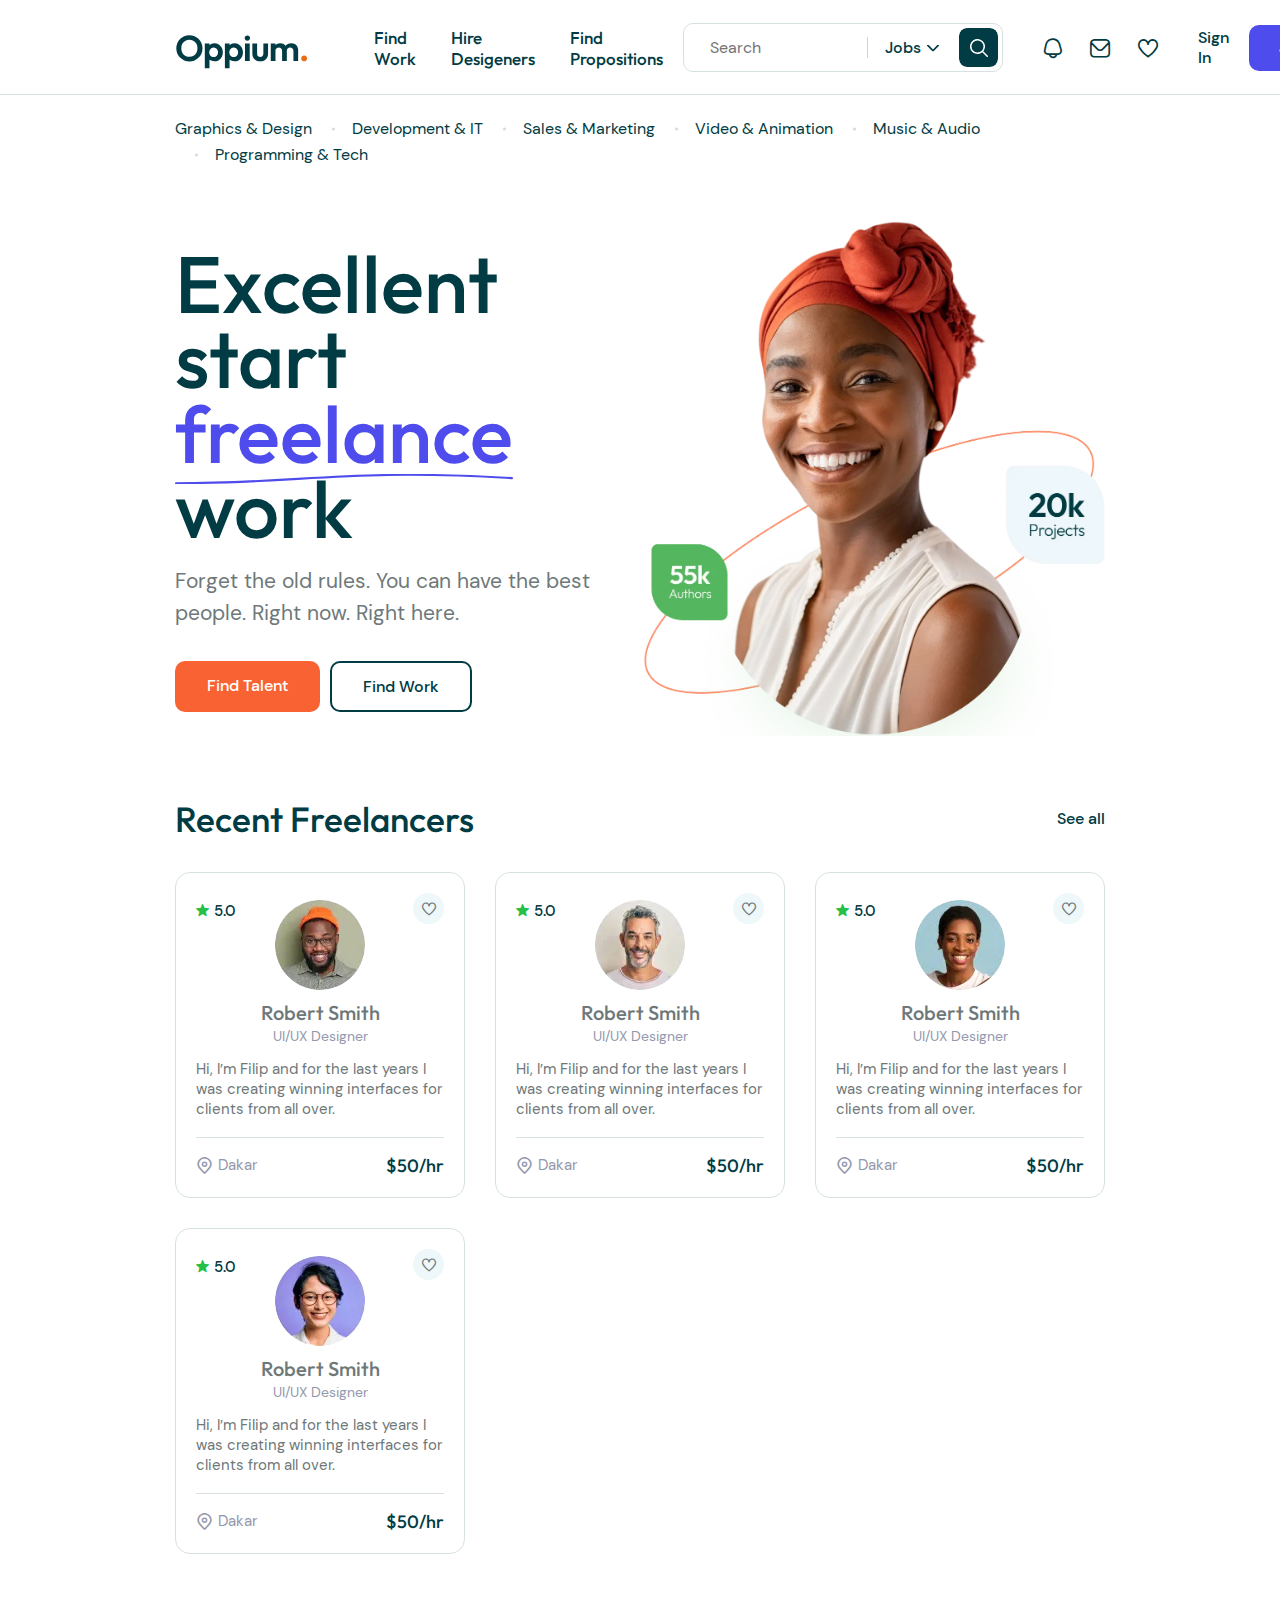
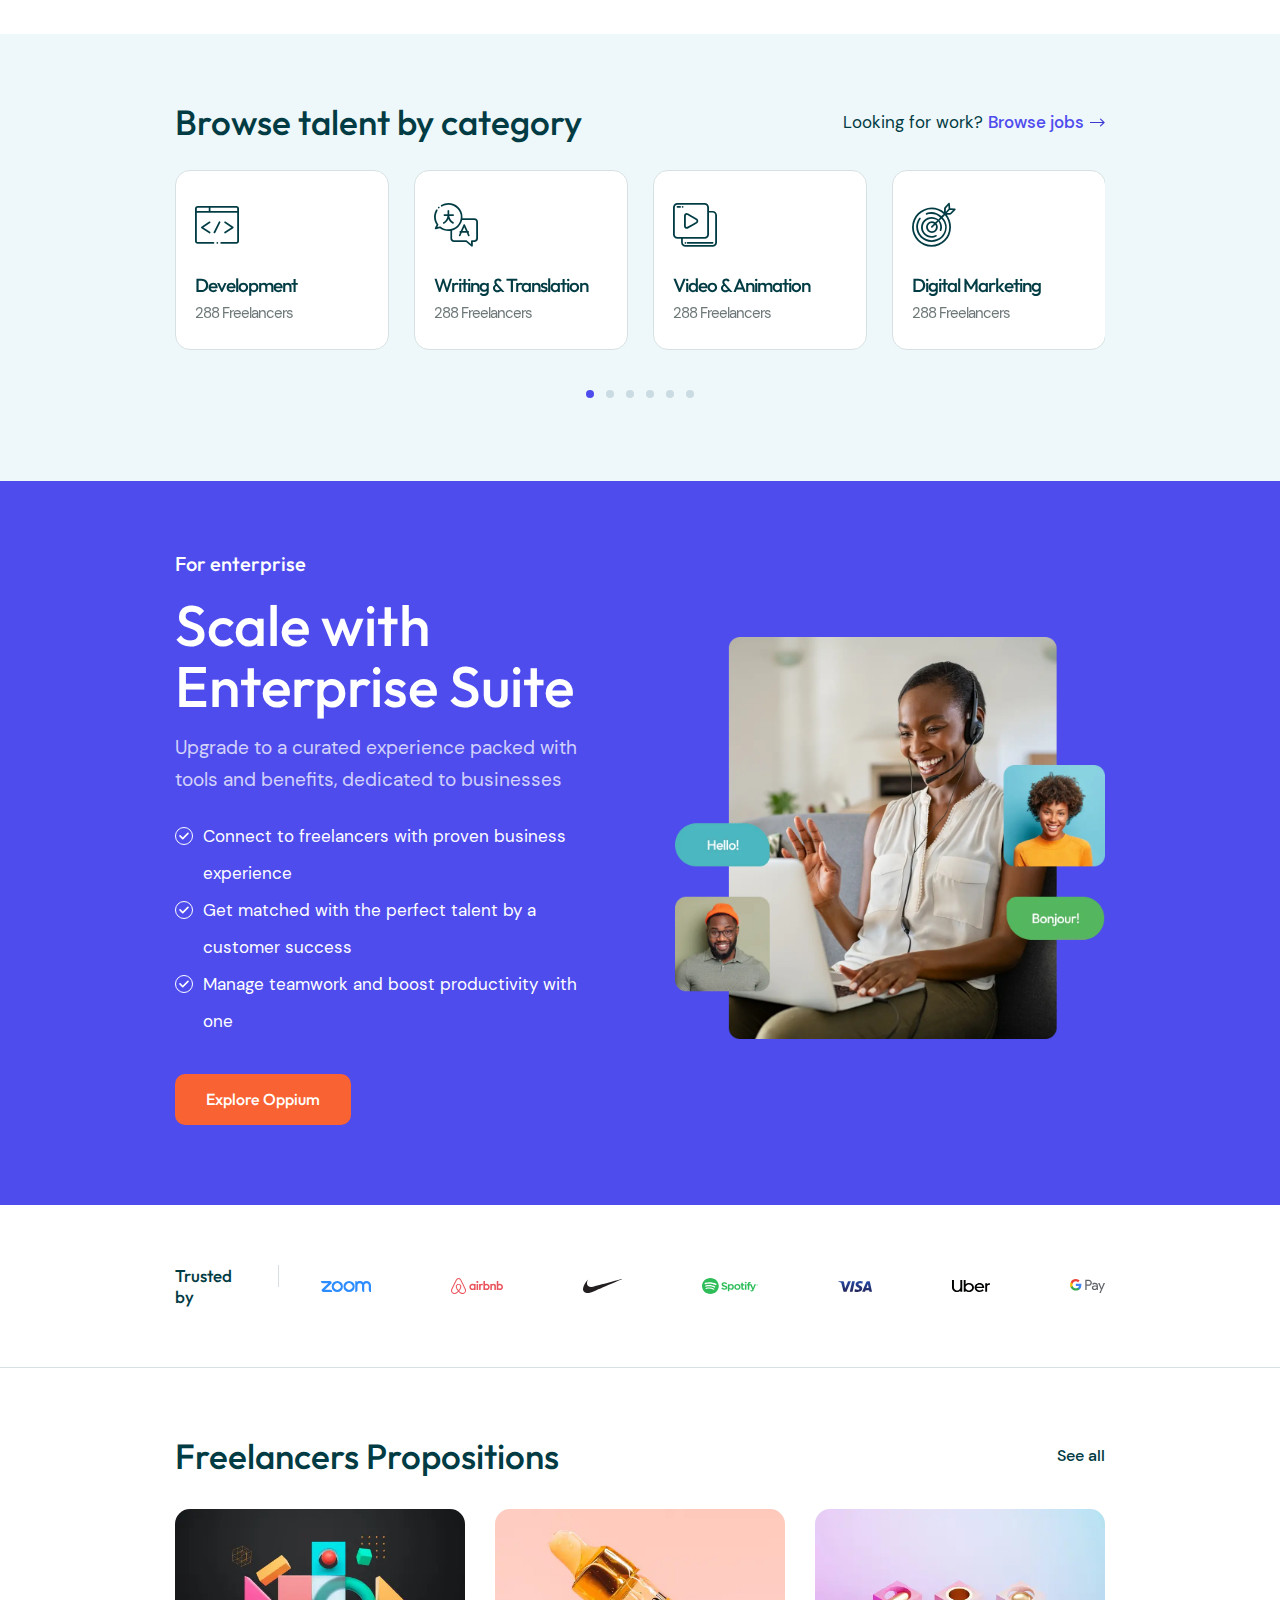
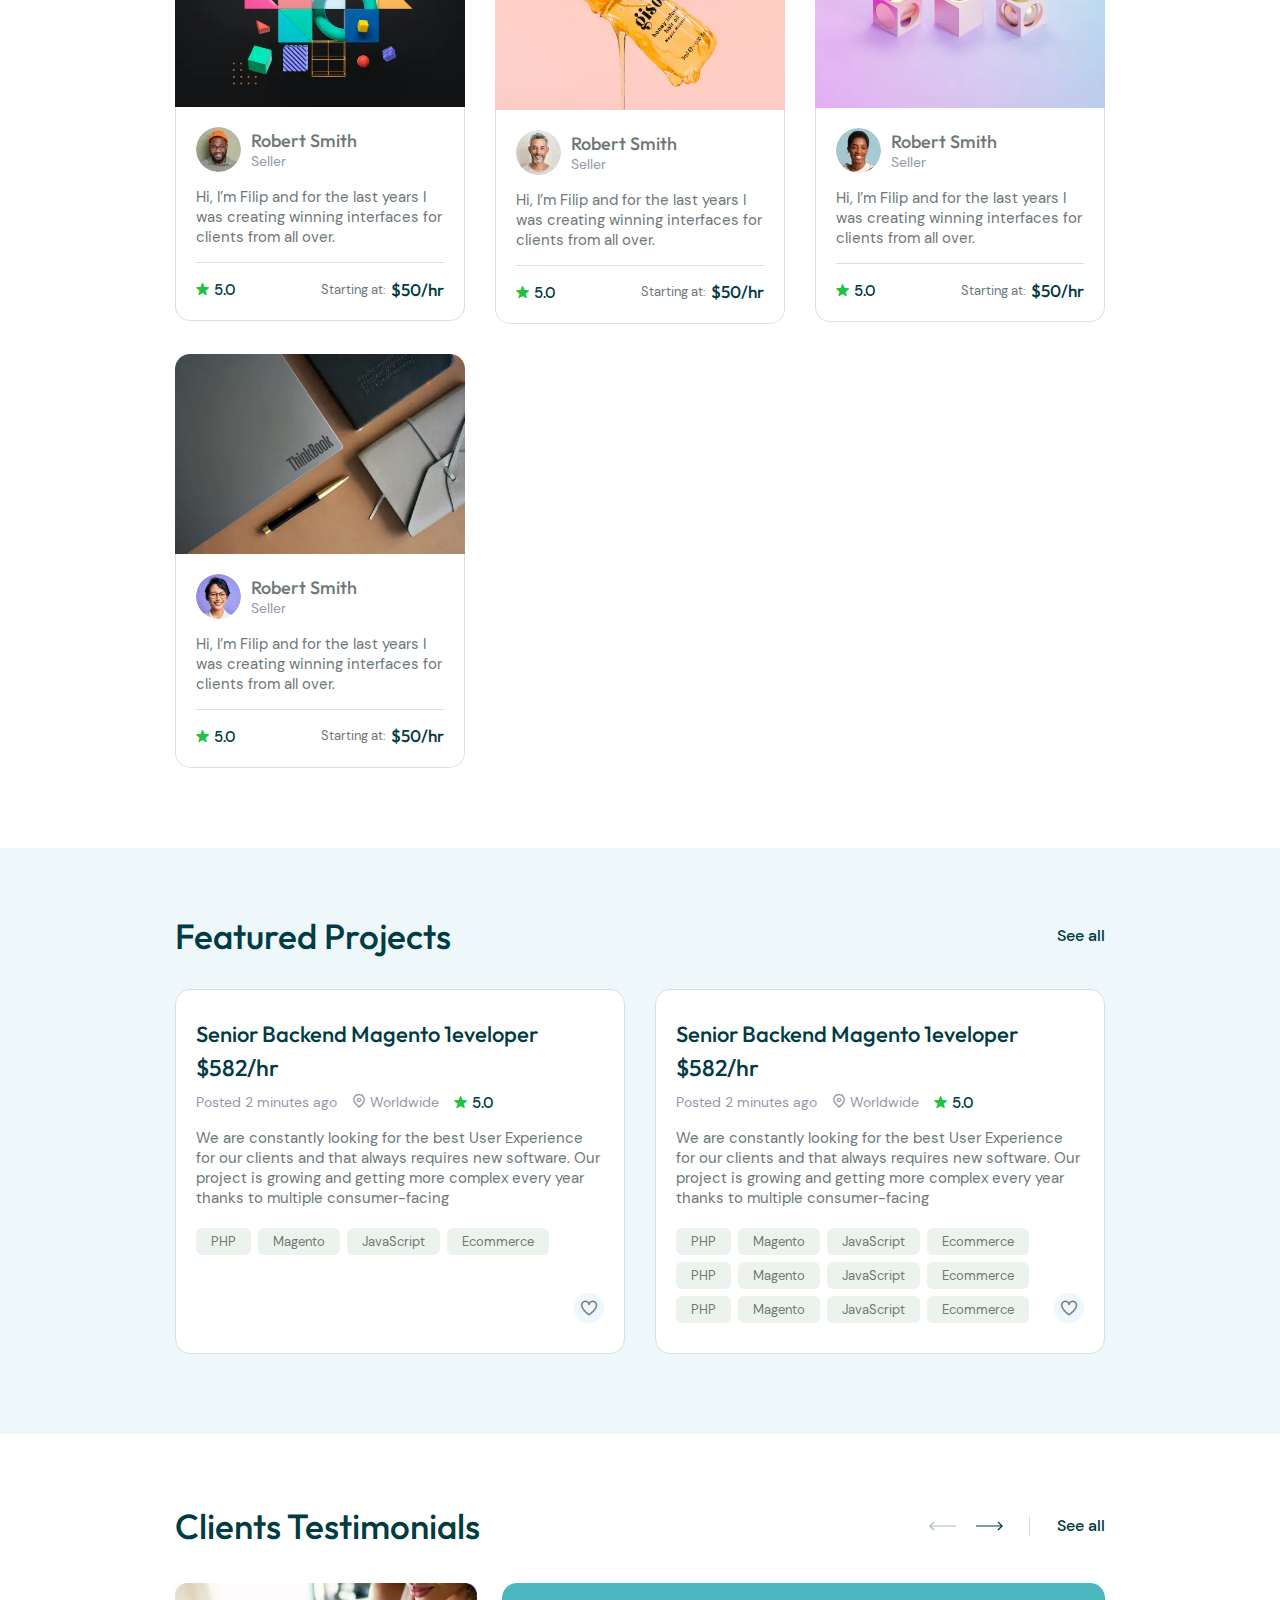
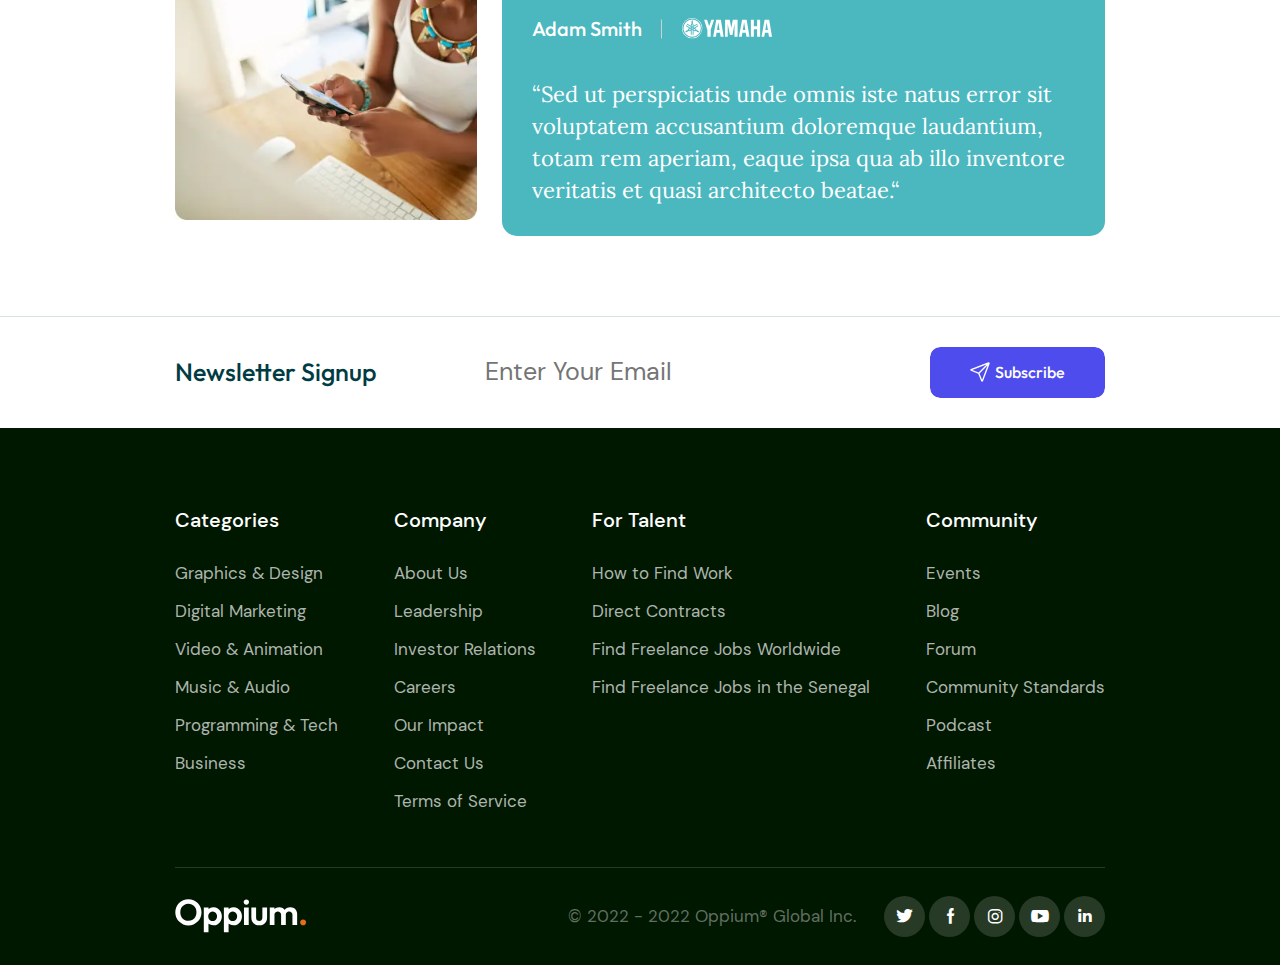
==== commit 70ad96ec: "minor fixes" ====
--- a/index.html
+++ b/index.html
@@ -156,7 +156,7 @@
 </div>
 
 			<!--	Grid box -->
-			<div class="grid-box g-padding">
+			<div class="grid-box g-padding g-padding--top">
 				<div class="container">
 					<div class="grid-box__inner">
 						<div class="top-row">
--- a/css/style.css
+++ b/css/style.css
@@ -3,7 +3,7 @@
   --main-font: "DMSans", sans-serif;
   --secondary-font: "Outfit", sans-serif;
   --title-color: #013b43;
-  --content-color: #585c73;
+  --content-color: #6e7879;
   --light-text-color: #9498ab;
   --deep-green: #013b43;
   --main-purple-color: #4e4ced;
@@ -436,6 +436,7 @@
   font-size: 15px;
   line-height: 20px;
   border-bottom: var(--main-border);
+  color: #6e7879;
 }
 .g-prop__inner {
   padding: 20px;
@@ -863,6 +864,7 @@
 .header__inner {
   align-items: center;
   gap: 20px;
+  color: var(--deep-green);
 }
 .header__logo {
   margin-right: clamp(10px, 4vw, 44px);
@@ -930,6 +932,7 @@
   display: flex;
   flex-direction: column;
   gap: 13px;
+  color: var(--deep-green);
 }
 .header__user-menu li a {
   display: flex;
@@ -950,7 +953,9 @@
   justify-content: center;
 }
 .header__user-menu li a span {
-  font-size: 21px;
+  font-size: 16px;
+  line-height: 21px;
+  font-weight: 500;
 }
 .header__user-menu li:last-child a {
   border-bottom: none;
@@ -1029,7 +1034,7 @@
   line-height: 21px;
 }
 .footer__item-list a {
-  transition: color 0.3s;
+  transition: color 0.3s, transform 0.3s;
   position: relative;
 }
 .footer__item-list a::before {
@@ -1048,10 +1053,11 @@
 }
 .footer__item-list a:hover {
   color: #fff;
+  transform: translateX(15px);
 }
 .footer__item-list a:hover::before {
   opacity: 1;
-  transform: translateX(0);
+  transform: translateX(-3px);
 }
 .footer__bottom {
   padding: 28px 0;
@@ -1062,6 +1068,7 @@
 }
 .footer__rights {
   margin-left: auto;
+  color: rgba(255, 255, 255, 0.39);
 }
 .footer__socials {
   display: flex;
@@ -1084,24 +1091,25 @@
   color: var(--orange);
 }
 .footer__socials a:nth-child(1) {
+  font-size: 14px;
+}
+.footer__socials a:nth-child(2) {
   font-size: 16px;
 }
-.footer__socials a:nth-child(2) {
-  font-size: 19px;
-}
 .footer__socials a:nth-child(3) {
-  font-size: 20px;
+  font-size: 15px;
 }
 .footer__socials a:nth-child(4) {
-  font-size: 20px;
+  font-size: 18px;
 }
 .footer__socials a:nth-child(5) {
-  font-size: 21px;
+  font-size: 17px;
+  padding-bottom: 1px;
 }
 
 /* Categories */
 .categories {
-  padding: 30px 0;
+  padding: 26px 0;
   color: var(--deep-green);
 }
 .categories ul {
@@ -1499,10 +1507,16 @@
   gap: 15px;
   margin-bottom: 15px;
   color: var(--light-text-color);
+  font-size: 14px;
+}
+.project__info .rating {
+  font-size: 15px;
 }
 .project__text {
   line-height: 20px;
   margin-bottom: 20px;
+  font-size: 15px;
+  color: #6e7879;
 }
 .project .save {
   top: auto;
@@ -2054,13 +2068,13 @@
 }
 
 .intro {
-  padding: 20px 0 clamp(40px, 5vw, 50px);
+  padding: 32px 0 clamp(40px, 6vw, 65px);
 }
 .intro__inner {
   display: grid;
   grid-template: 1fr/1fr 1fr;
   align-items: center;
-  gap: 50px;
+  gap: 5px;
 }
 .intro__left p {
   font-size: 21px;
@@ -2100,7 +2114,7 @@
   font-weight: 500;
   font-size: 16px;
   line-height: 20px;
-  padding: 15px 31px 16px;
+  padding: 14px 31px 13px;
   border-radius: var(--br-10);
   border: 1px solid transparent;
 }
@@ -2259,16 +2273,36 @@
   font-size: 57px;
   line-height: 61px;
   margin-bottom: 15px;
+  max-width: 405px;
 }
 .enterprise__text {
   font-size: 19px;
   line-height: 32px;
   margin-bottom: 22px;
+  color: rgba(255, 255, 255, 0.75);
 }
 .enterprise__list {
   font-size: 17px;
   line-height: 37px;
   margin-bottom: 34px;
+}
+.enterprise__list li {
+  padding-left: 28px;
+  position: relative;
+}
+.enterprise__list li::before {
+  position: absolute;
+  content: "";
+  width: 18px;
+  height: 18px;
+  left: 0;
+  top: 9px;
+  border: 1.5px solid #fff;
+  border-radius: 50%;
+  background-image: url("../../img/icons/checked.svg");
+  background-repeat: no-repeat;
+  background-position: center center;
+  background-size: 65%;
 }
 .enterprise__btn {
   background-color: var(--orange);
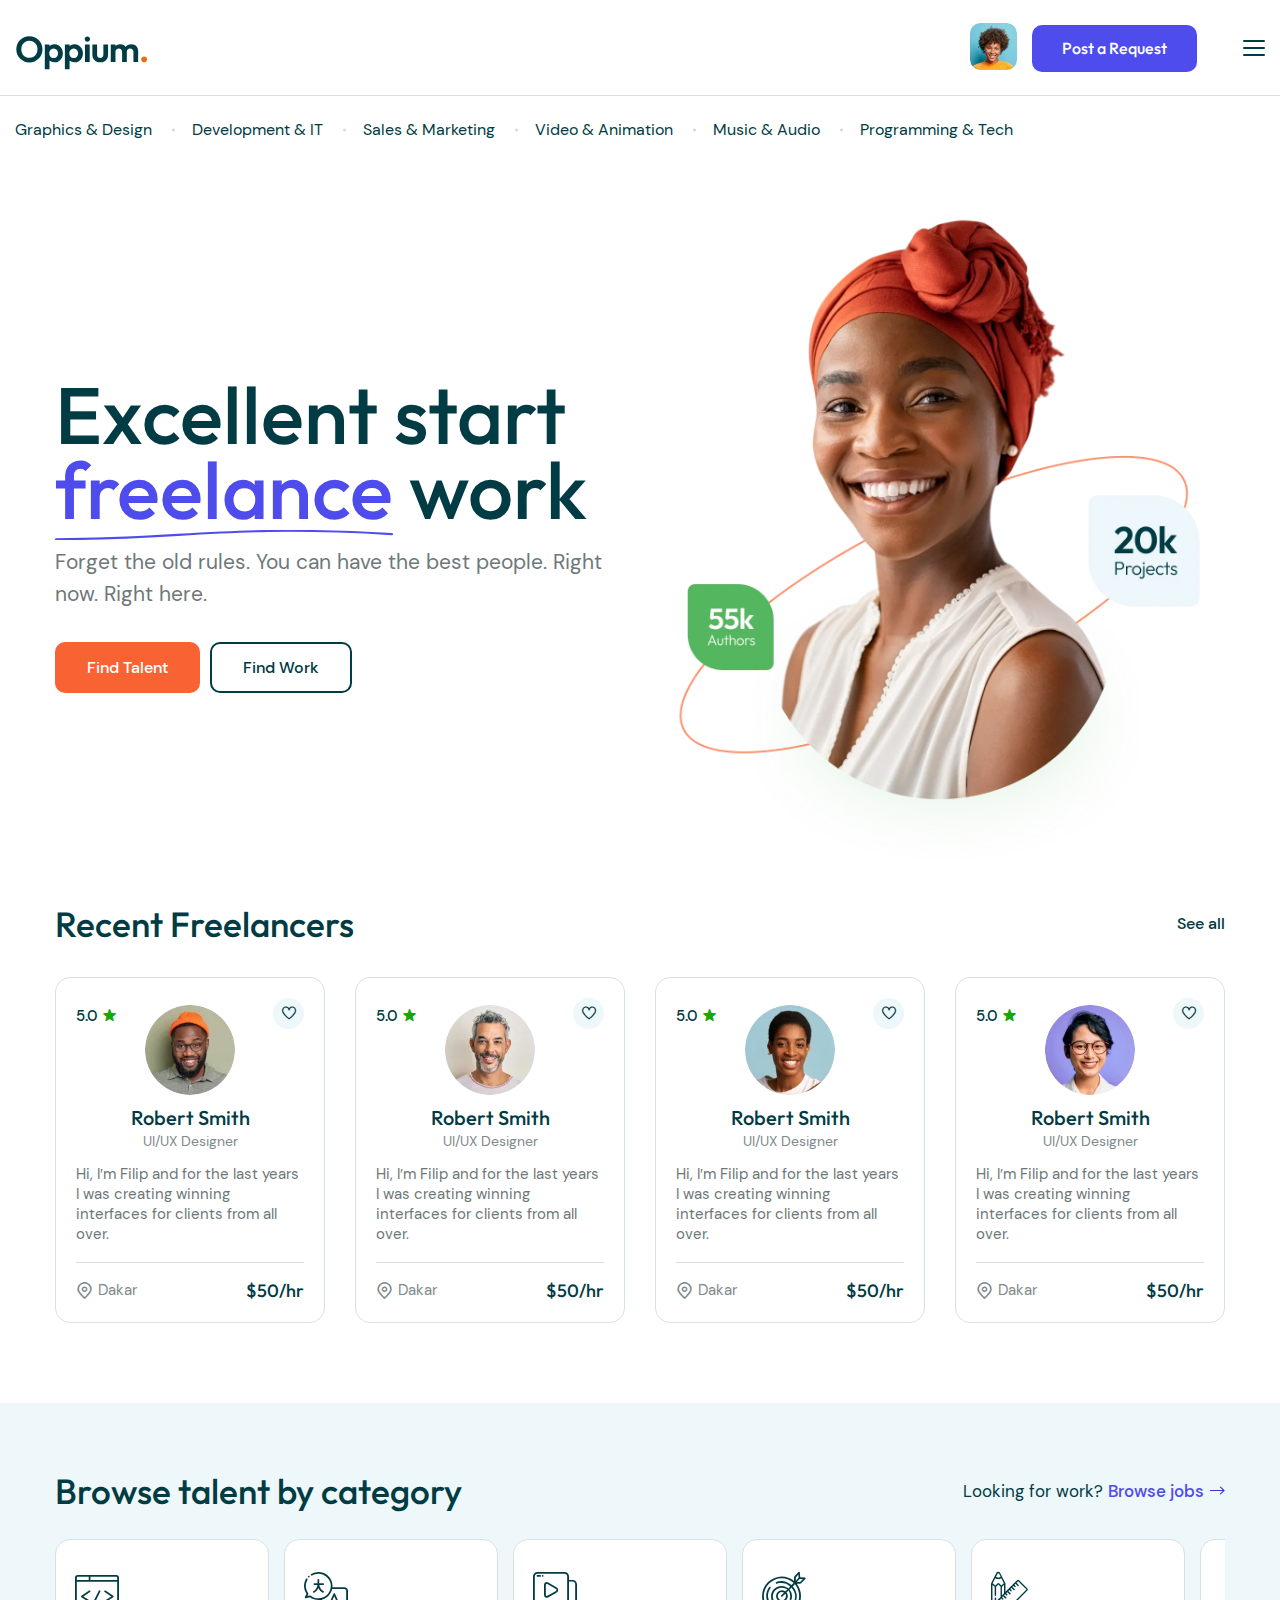
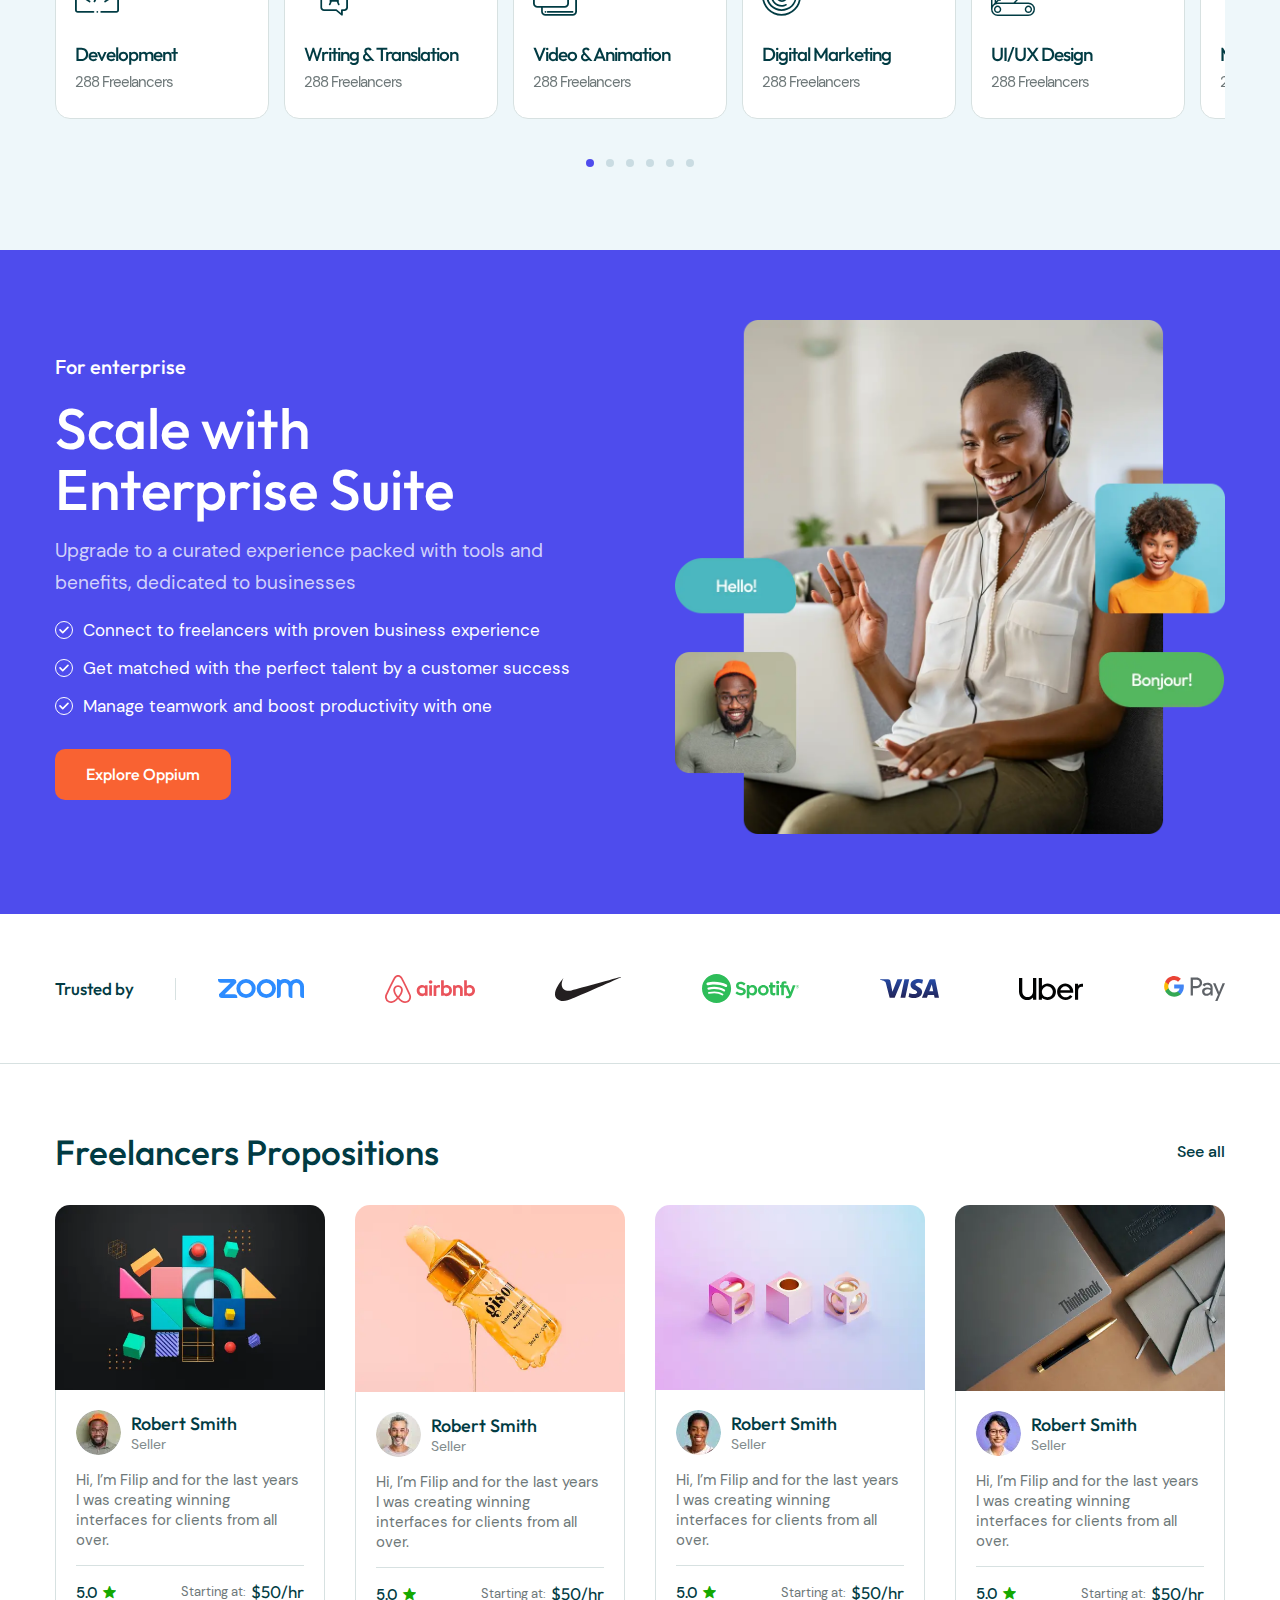
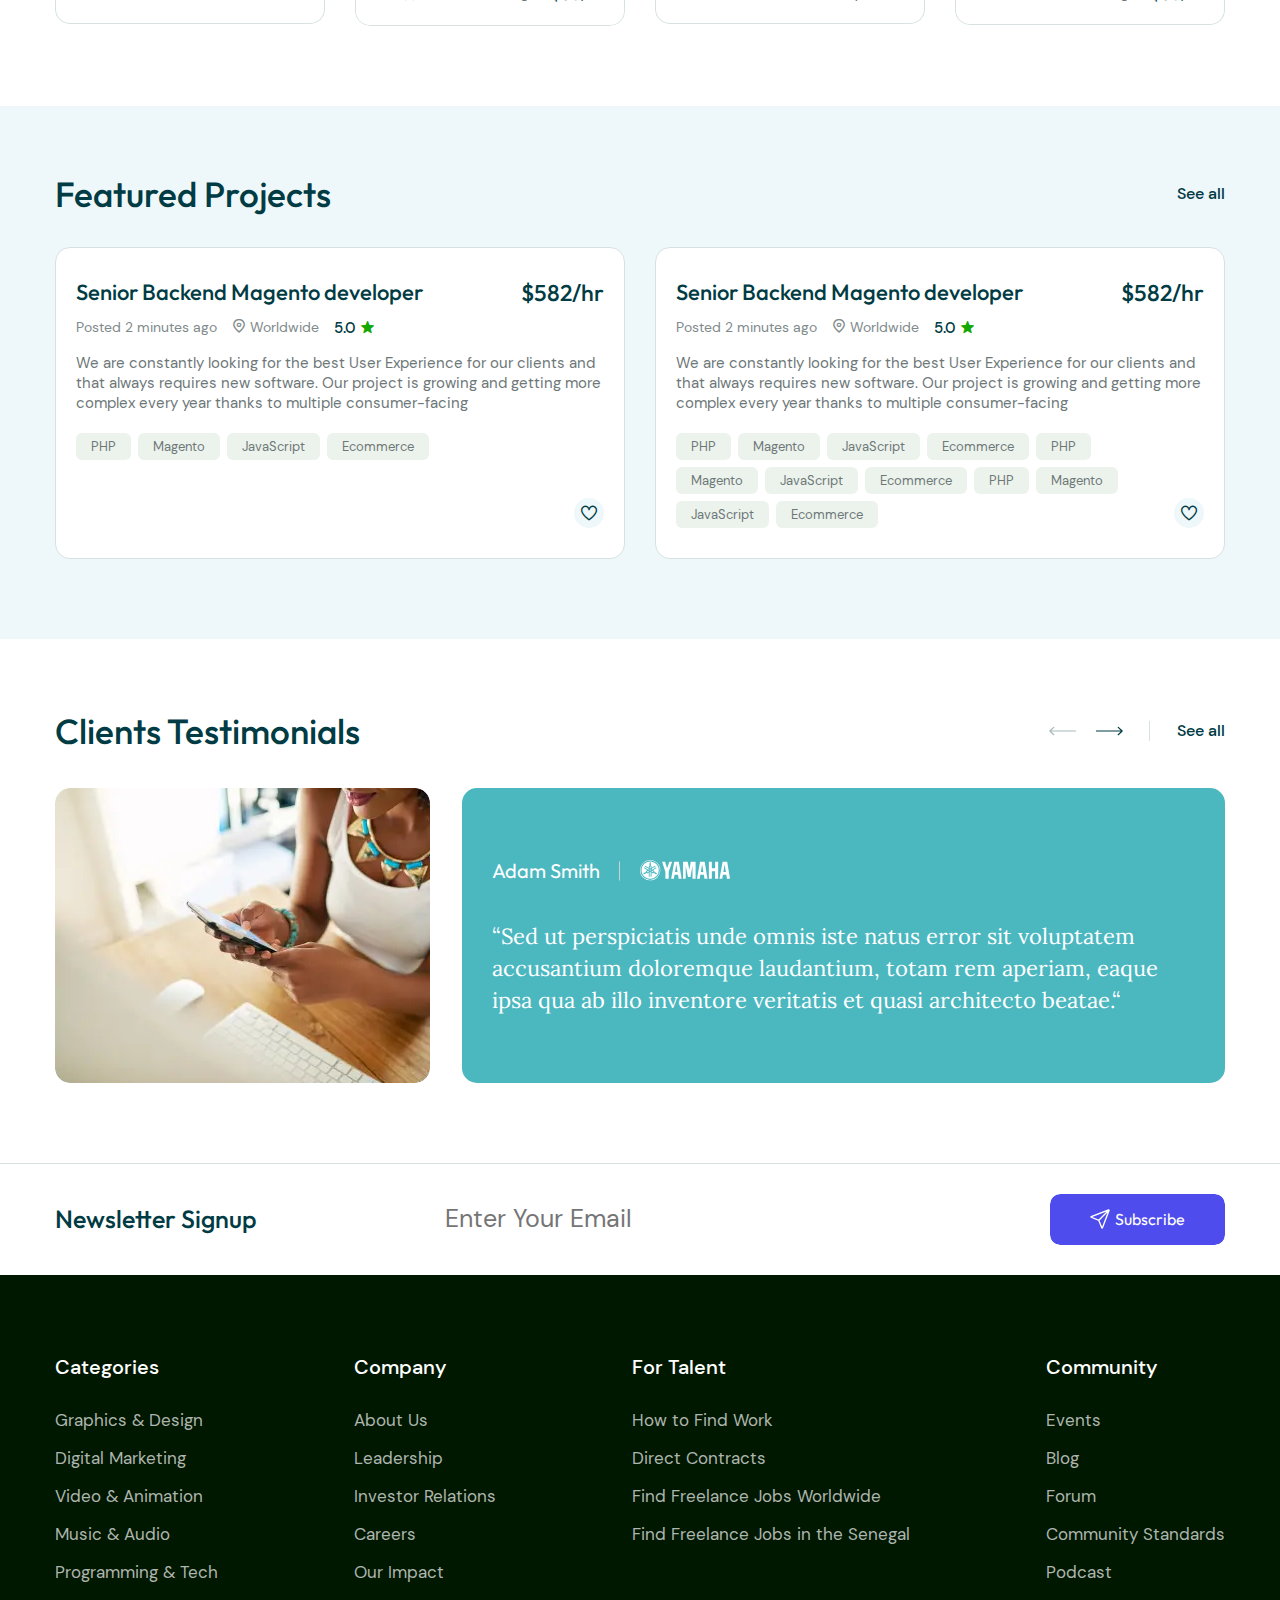
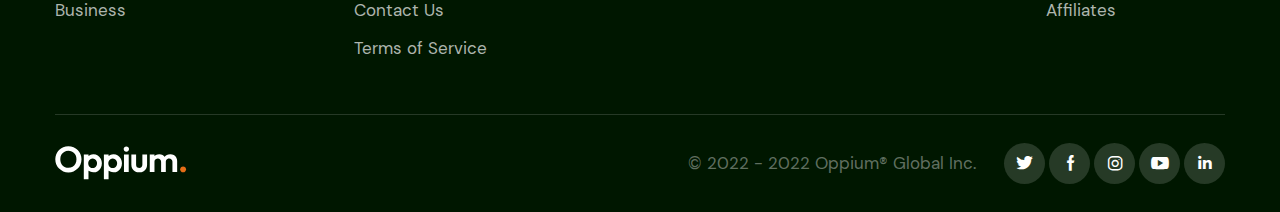
==== commit 523d8a17: "all pages done" ====
--- a/index.html
+++ b/index.html
@@ -29,14 +29,15 @@
 			<a class="header__logo" href="index.html">
 				<img src="./img/logo-dark.svg" alt="Oppium">
 			</a>
-			<nav class="header__nav">
-				<ul class="df">
-					<li><a href="#">Find Work</a></li>
-					<li><a href="#">Hire Desigeners</a></li>
-					<li><a href="#">Find Propositions</a></li>
-				</ul>
-			</nav>
-			<div class="header__search global-search">
+			<div class="header__inner-m">
+				<nav class="header__nav">
+					<ul class="df">
+						<li><a href="#">Find Work</a></li>
+						<li><a href="#">Hire Desigeners</a></li>
+						<li><a href="#">Find Propositions</a></li>
+					</ul>
+				</nav>
+				<div class="header__search global-search">
 	<form class="df" action="#">
 		<input type="text" placeholder="Search">
 		<select class="custom-select">
@@ -49,58 +50,74 @@
 		<input type="submit" value="">
 	</form>
 </div>
-			<div class="header__actions df">
-				<a href="#">
-					<i class="i-notification"></i>
-				</a>
-				<a href="#">
-					<i class="i-envelope"></i>
-				</a>
-				<a href="#">
-					<i class="i-heart"></i>
-				</a>
-			</div>
-
-			<div class="header__sign">
-				<a class="modal-btn" href="#" data-id="sign-in">Sign In</a>
-			</div>
-			<div class="header__join">
-				<a class="modal-btn" href="#" data-id="sign-up">
-					Join
-				</a>
-			</div>
-			<!-- <div class="header__user">
-				<a class="header__user-btn popup-button" href="#">
-					<img src="./img/users/user.webp" alt="User">
-				</a>
-				<div class="popup-global popup-triangle">
-					<ul class="header__user-menu">
-						<li>
-							<a href="#">
-								<i class="i-profile"></i>
-								<span>Profile</span>
-							</a>
-						</li>
-						<li> <a href="#">
-								<i class="i-dashboard"></i>
-								<span>Dashboard</span>
-							</a></li>
-						<li> <a href="#">
-								<i class="i-settings"></i>
-								<span>Settings</span>
-							</a></li>
-						<li> <a href="#">
-								<i class="i-logout"></i>
-								<span>Logout</span>
-							</a></li>
-					</ul>
-				</div>
-			</div>
-			<div class="header__request header__request--purple">
-				<a href="#">
-					Post a Request
-				</a>
-			</div> -->
+				<div class="header__actions df">
+					<a href="#">
+						<i class="i-notification"></i>
+					</a>
+					<a href="#">
+						<i class="i-envelope"></i>
+					</a>
+					<a href="#">
+						<i class="i-heart"></i>
+					</a>
+				</div>
+			</div>
+			<div class="header__userbox">
+				<!-- <div class="header__sign">
+					<a class="modal-btn" href="#" data-id="sign-in">Sign In</a>
+				</div>
+				<div class="header__join">
+					<a class="modal-btn" href="#" data-id="sign-up">
+						Join
+					</a>
+				</div> -->
+				<div class="header__user">
+					<a class="header__user-btn popup-button" href="#">
+						<img src="./img/users/user.webp" alt="User">
+					</a>
+					<div class="popup-global popup-triangle">
+						<ul class="header__user-menu">
+							<li>
+								<a href="#">
+									<i class="i-profile"></i>
+									<span>Profile</span>
+								</a>
+							</li>
+							<li> <a href="#">
+									<i class="i-dashboard"></i>
+									<span>Dashboard</span>
+								</a></li>
+							<li> <a href="#">
+									<i class="i-settings"></i>
+									<span>Settings</span>
+								</a></li>
+							<li> <a href="#">
+									<i class="i-logout"></i>
+									<span>Logout</span>
+								</a></li>
+						</ul>
+					</div>
+				</div>
+				<div class="header__request header__request--purple">
+					<a href="#">
+						Post a Request
+					</a>
+				</div>
+			</div>
+			<!-- Card burger -->
+<div class="burger">
+	<div class="burger__toggle">
+		<div class="burger__main">
+			<span></span>
+			<span></span>
+			<span></span>
+		</div>
+		<div class="burger__cross">
+			<span></span>
+			<span></span>
+		</div>
+	</div>
+</div><!-- Card burger -->
 		</div>
 	</div>
 </header>
@@ -133,7 +150,8 @@
 
 		<!-- Main -->
 		<main class="main">
-			<!--	Intro a version-->
+
+			<!-- Intro -->
 			<div class="intro">
 	<div class="container">
 		<div class="intro__inner">
@@ -155,7 +173,7 @@
 	</div>
 </div>
 
-			<!--	Grid box -->
+			<!--	Recent Freelancers -->
 			<div class="grid-box g-padding g-padding--top">
 				<div class="container">
 					<div class="grid-box__inner">
@@ -461,7 +479,7 @@
 	</div>
 </div>
 
-			<!-- Grid box -->
+			<!-- Freelancers Propositions -->
 			<div class="grid-box g-padding">
 				<div class="container">
 					<div class="grid-box__inner">
@@ -631,7 +649,7 @@
 				</div>
 				<div class="project__top">
 					<p>
-						Senior Backend Magento 1eveloper
+						Senior Backend Magento developer
 					</p>
 					<span>
 						$582/hr
@@ -666,7 +684,7 @@
 				</div>
 				<div class="project__top">
 					<p>
-						Senior Backend Magento 1eveloper
+						Senior Backend Magento developer
 					</p>
 					<span>
 						$582/hr
@@ -707,7 +725,7 @@
 	</div>
 </div>
 
-			<!--	Slider row -->
+			<!--	Clients Testimonials -->
 			<div class="g-slider g-padding">
 				<div class="container">
 					<div class="g-slider__inner">
--- a/css/style.css
+++ b/css/style.css
@@ -4,14 +4,14 @@
   --secondary-font: "Outfit", sans-serif;
   --title-color: #013b43;
   --content-color: #6e7879;
-  --light-text-color: #9498ab;
+  --light-text-color: #808a8b;
+  --main-green: #14a800;
+  --main-green-hover: #108500;
   --deep-green: #013b43;
   --main-purple-color: #4e4ced;
-  --main-purple-hover-color: #2a28e7;
+  --main-purple-hover-color: #2b29c5;
   --input-range-fill: #24c046;
   --input-range-background: #dbe2f0;
-  --main-green: #24c046;
-  --main-green-hover: #22a13d;
   --main-border: 1px solid #d7e1e1;
   --blue-background: #eef7fa;
   --footer-bg: #001700;
@@ -47,6 +47,13 @@
   font-family: "Outfit";
   src: local("Outfit-Light"), url("../fonts/Outfit-Light.woff2") format("woff2"), url("../fonts/Outfit-Light.woff") format("woff");
   font-weight: 300;
+  font-style: normal;
+  font-display: fallback;
+}
+@font-face {
+  font-family: "Outfit";
+  src: local("Outfit-Regular"), url("../fonts/Outfit-Regular.woff2") format("woff2"), url("../fonts/Outfit-Regular.woff") format("woff");
+  font-weight: 400;
   font-style: normal;
   font-display: fallback;
 }
@@ -183,10 +190,16 @@
   text-decoration: none;
 }
 
+body.is-active {
+  height: 100vh;
+  overflow: hidden;
+}
+
 .wrapper {
   min-height: 100%;
   display: flex;
   flex-direction: column;
+  overflow: hidden;
 }
 
 .main {
@@ -367,14 +380,14 @@
 }
 .global-search input[type=submit] {
   background-color: var(--deep-green);
-  width: 39px;
-  height: 39px;
+  width: clamp(30px, 3vw, 39px);
+  height: clamp(30px, 3vw, 39px);
   border-radius: 8px;
   flex-shrink: 0;
   background-image: url("../img/icons/search.svg");
   background-repeat: no-repeat;
   background-position: center center;
-  background-size: 18px;
+  background-size: 50%;
 }
 
 .grid-box__content {
@@ -399,8 +412,8 @@
   font-family: var(--secondary-font);
 }
 .g-title--h2 {
-  font-size: 35px;
-  line-height: 36px;
+  font-size: clamp(25px, 3vw, 35px);
+  line-height: clamp(26px, 3vw, 36px);
 }
 .g-title__colored {
   color: var(--main-purple-color);
@@ -473,10 +486,12 @@
 .g-user {
   display: grid;
   align-items: center;
-  grid-template: 1fr/45px 1fr;
+  grid-template: 1fr/auto 1fr;
   gap: 10px;
 }
 .g-user__avatar {
+  width: 45px;
+  height: 45px;
   border-radius: 50%;
   width: 45px;
   height: 45px;
@@ -500,11 +515,37 @@
   font-weight: 500;
   font-size: 18px;
   line-height: 23px;
+  color: var(--deep-green);
 }
 .g-user__info {
   font-size: 14px;
   line-height: 18px;
   color: var(--light-text-color);
+}
+.g-user__status {
+  color: var(--main-green);
+  position: relative;
+  padding-left: 11px;
+  font-size: 14px;
+  line-height: 18px;
+  font-family: var(--secondary-font);
+}
+.g-user__status::before {
+  position: absolute;
+  content: "";
+  width: 5px;
+  height: 5px;
+  left: 0;
+  top: 50%;
+  transform: translate(0, -50%);
+  border-radius: 50%;
+  background-color: var(--main-green);
+}
+.g-user__status--offline {
+  color: var(--light-text-color);
+}
+.g-user__status--offline:before {
+  background-color: var(--light-text-color);
 }
 .g-user--status .g-user__avatar::after, .g-user--status .g-user__avatar::before {
   position: absolute;
@@ -524,7 +565,7 @@
   bottom: -4px;
 }
 .g-user--status.is-online .g-user__avatar:after {
-  background-color: #14a800;
+  background-color: var(--main-green);
 }
 .g-user--status.is-offline .g-user__avatar:after {
   background-color: #d7e1e1;
@@ -532,7 +573,7 @@
 .g-slider__row-item {
   display: grid;
   grid-template: 1fr/1fr 2fr;
-  gap: 25px;
+  gap: clamp(15px, 3vw, 25px);
 }
 .g-slider__row-content {
   background-color: #4bb7bf;
@@ -546,7 +587,7 @@
 .g-slider__row-info {
   display: flex;
   align-items: center;
-  margin-bottom: 33px;
+  margin-bottom: clamp(20px, 3vw, 33px);
 }
 .g-slider__row-info span {
   display: inline-block;
@@ -572,7 +613,14 @@
   font-size: 22px;
   line-height: 32px;
 }
+.g-slider__row-img img {
+  border-radius: var(--br-15);
+  height: 100%;
+  -o-object-fit: cover;
+  object-fit: cover;
+}
 .g-slider__buttons {
+  z-index: 1;
   margin-left: auto;
   display: flex;
   align-items: center;
@@ -631,6 +679,7 @@
   pointer-events: none;
   transform: scale(0.3);
   transition: all 0.3s;
+  color: var(--deep-green);
 }
 .save:hover {
   color: var(--orange);
@@ -700,9 +749,9 @@
   color: var(--deep-green);
   display: flex;
   flex-wrap: wrap;
-  row-gap: 30px;
-  align-items: center;
-  margin-bottom: 35px;
+  row-gap: clamp(15px, 3vw, 30px);
+  align-items: center;
+  margin-bottom: clamp(25px, 3vw, 35px);
   justify-content: space-between;
 }
 .top-row .g-title {
@@ -739,7 +788,7 @@
 }
 
 .load-more {
-  background-color: #14a800;
+  background-color: var(--main-green);
   padding: 15px 31px 16px;
   font-weight: 500;
   line-height: 20px;
@@ -752,10 +801,218 @@
   font-size: 16px;
 }
 .load-more:hover {
-  background-color: #32a024;
-}
-
-/* Burger css */
+  background-color: var(--main-green-hover);
+}
+
+.rating {
+  display: flex;
+  justify-content: flex-end;
+  overflow: hidden;
+  flex-direction: row-reverse;
+  position: relative;
+}
+
+.rating > input {
+  display: none;
+}
+
+.rating > label {
+  cursor: pointer;
+  width: 18px;
+  height: 18px;
+  background-image: url("data:image/svg+xml,%3Csvg width='20' height='18' viewBox='0 0 20 18' fill='none' xmlns='http://www.w3.org/2000/svg'%3E%3Cpath d='M15.1555 17.9159L9.75 14.6561L4.3445 17.9158C4.14813 18.0357 3.89482 18.0266 3.70572 17.8943C3.51716 17.7626 3.43066 17.5336 3.48756 17.3158L5.03404 11.3538L0.204286 7.40749C0.0257387 7.2634 -0.0439967 7.02897 0.0279858 6.81554C0.0999683 6.60156 0.299691 6.45155 0.531787 6.43595L6.83555 6.01173L9.21999 0.312109C9.39519 -0.104036 10.1048 -0.104036 10.28 0.312109L12.6645 6.01173L18.9682 6.43595C19.2003 6.45155 19.4 6.60156 19.472 6.81554C19.544 7.02897 19.4743 7.2634 19.2957 7.40749L14.4659 11.3539L16.0124 17.3159C16.0693 17.5336 15.9828 17.7627 15.7942 17.8944C15.6013 18.0295 15.3487 18.0325 15.1555 17.9159Z' fill='%23CBD9DE'/%3E%3C/svg%3E%0A");
+  background-repeat: no-repeat;
+  background-position: center;
+  background-size: 100%;
+  transition: 0.3s;
+}
+
+.rating > input:checked ~ label,
+.rating > input:checked ~ label ~ label {
+  background-image: url("data:image/svg+xml,%3Csvg width='13' height='13' viewBox='0 0 13 13' fill='none' xmlns='http://www.w3.org/2000/svg'%3E%3Cpath d='M10.1037 12.6678L6.5 10.4128L2.89633 12.6678C2.76542 12.7507 2.59654 12.7444 2.47048 12.6529C2.34477 12.5618 2.28711 12.4033 2.32504 12.2527L3.35603 8.12832L0.13619 5.39837C0.0171591 5.29869 -0.0293311 5.13652 0.0186572 4.98887C0.0666455 4.84084 0.199794 4.73707 0.354524 4.72628L4.55703 4.43282L6.14666 0.489957C6.26346 0.202078 6.73653 0.202078 6.85333 0.489957L8.44296 4.43282L12.6455 4.72628C12.8002 4.73707 12.9333 4.84084 12.9813 4.98887C13.0293 5.13652 12.9828 5.29869 12.8638 5.39837L9.64394 8.12837L10.6749 12.2527C10.7129 12.4034 10.6552 12.5618 10.5295 12.653C10.4008 12.7464 10.2324 12.7485 10.1037 12.6678Z' fill='%2314A800'/%3E%3C/svg%3E%0A");
+}
+
+.rating > input:not(:checked) ~ label:hover,
+.rating > input:not(:checked) ~ label:hover ~ label {
+  background-image: url("data:image/svg+xml,%3Csvg width='13' height='13' viewBox='0 0 13 13' fill='none' xmlns='http://www.w3.org/2000/svg'%3E%3Cpath d='M10.1037 12.6678L6.5 10.4128L2.89633 12.6678C2.76542 12.7507 2.59654 12.7444 2.47048 12.6529C2.34477 12.5618 2.28711 12.4033 2.32504 12.2527L3.35603 8.12832L0.13619 5.39837C0.0171591 5.29869 -0.0293311 5.13652 0.0186572 4.98887C0.0666455 4.84084 0.199794 4.73707 0.354524 4.72628L4.55703 4.43282L6.14666 0.489957C6.26346 0.202078 6.73653 0.202078 6.85333 0.489957L8.44296 4.43282L12.6455 4.72628C12.8002 4.73707 12.9333 4.84084 12.9813 4.98887C13.0293 5.13652 12.9828 5.29869 12.8638 5.39837L9.64394 8.12837L10.6749 12.2527C10.7129 12.4034 10.6552 12.5618 10.5295 12.653C10.4008 12.7464 10.2324 12.7485 10.1037 12.6678Z' fill='%2314A800'/%3E%3C/svg%3E%0A");
+}
+
+.review-form h2 {
+  font-size: 24px;
+  line-height: 36px;
+  margin-bottom: 22px;
+}
+.review-form form h5 {
+  margin-bottom: 11px;
+  font-size: 17px;
+  line-height: 21px;
+}
+.review-form .rating {
+  margin-bottom: 25px;
+}
+.review-form__textarea {
+  border: var(--main-border);
+  border-radius: var(--br-15);
+  padding: 20px;
+  display: flex;
+  flex-direction: column;
+}
+.review-form__textarea textarea {
+  resize: none;
+  height: 60px;
+  line-height: 21px;
+  margin-bottom: 20px;
+}
+.review-form__textarea textarea::-moz-placeholder {
+  color: #9eaeb0;
+}
+.review-form__textarea textarea::placeholder {
+  color: #9eaeb0;
+}
+.review-form__textarea input[type=submit] {
+  background-color: transparent;
+  margin-left: auto;
+  width: auto;
+  color: #4e4ced;
+  font-weight: 500;
+  font-size: 17px;
+  line-height: 21px;
+  font-family: var(--secondary-font);
+  padding-right: 23px;
+  background-image: url("../img/icons/submit-p.svg");
+  background-repeat: no-repeat;
+  background-position: right center;
+  background-size: 17px;
+}
+
+.breadcrumbs {
+  display: flex;
+  flex-wrap: wrap;
+  color: #6e7879;
+  font-weight: 400;
+  font-size: 15px;
+  line-height: 19px;
+  font-family: var(--secondary-font);
+}
+.breadcrumbs li + li {
+  margin-left: 9px;
+  padding-left: 9px;
+  position: relative;
+}
+.breadcrumbs li + li::before {
+  position: absolute;
+  content: "";
+  width: 5px;
+  height: 15px;
+  left: -1px;
+  top: 50%;
+  transform: translateY(-45%);
+  background-image: url("../img/icons/angle-right-g.svg");
+  background-repeat: no-repeat;
+  background-position: center center;
+  background-size: cover;
+}
+.breadcrumbs li a {
+  transition: color 0.3s;
+}
+.breadcrumbs li a:hover {
+  color: var(--deep-green);
+}
+.breadcrumbs li:last-child a {
+  pointer-events: none;
+  cursor: auto;
+}
+
+.total-rating i {
+  color: var(--main-green);
+  font-size: 16px;
+}
+.total-rating span {
+  margin-left: 6px;
+  color: var(--deep-green);
+}
+.total-rating--gray span {
+  color: var(--light-text-color);
+  margin-left: 0;
+}
+
+.accordion__title {
+  font-size: 18px;
+  line-height: 23px;
+  padding-right: 15px;
+  cursor: pointer;
+  position: relative;
+}
+.accordion__title::after {
+  position: absolute;
+  content: "";
+  width: 10px;
+  height: 6px;
+  right: 0;
+  top: 50%;
+  transform: translate(0, -50%);
+  background-image: url(../img/icons/angle-down-green.svg);
+  background-repeat: no-repeat;
+  background-position: center;
+  background-size: contain;
+  transition: transform 0.3s;
+}
+.accordion__title.is-active:after {
+  transform: rotate(180deg) translate(0, 50%);
+}
+.accordion__item {
+  display: none;
+  margin-top: 13px;
+  line-height: 26px;
+}
+.accordion__inner {
+  padding-bottom: 18px;
+  border-bottom: var(--main-border);
+  margin-bottom: 18px;
+}
+
+.share {
+  gap: 6px;
+  color: var(--deep-green);
+  font-weight: 500;
+  font-size: 15px;
+  line-height: 19px;
+  font-family: var(--secondary-font);
+  margin-bottom: 38px;
+}
+.share-item {
+  width: 50px;
+  height: 43px;
+  border-radius: 7px;
+  border: var(--main-border);
+  align-items: center;
+  justify-content: center;
+  background-repeat: no-repeat;
+  background-position: center center;
+  background-size: 45%;
+  transition: border-color 0.3s;
+}
+.share-item:hover {
+  border-color: var(--deep-green);
+}
+.share-facebook {
+  background-image: url(../img/icons/s-c-facebook.svg);
+}
+.share-twitter {
+  background-image: url(../img/icons/s-c-twitter.svg);
+}
+.share-whatsapp {
+  background-image: url(../img/icons/s-c-whatsapp.svg);
+  background-size: 35%;
+}
+.share-link {
+  background-image: url(../img/icons/s-c-link.svg);
+  width: auto;
+  padding: 0 16px 0 41px;
+  background-size: 19px 19px;
+  background-position: left 19px center;
+}
+
 .burger {
   cursor: pointer;
   display: none;
@@ -787,7 +1044,6 @@
 }
 .burger__main span:nth-child(3) {
   transition-delay: 0.75s;
-  width: 17px;
 }
 .burger__toggle {
   width: 22px;
@@ -797,7 +1053,7 @@
 }
 .burger__toggle span {
   position: relative;
-  background: #DBE2F0;
+  background: var(--deep-green);
   border-radius: 2px;
   transition: 0.2s ease-in-out;
 }
@@ -846,7 +1102,6 @@
   transition-delay: 0.375s;
 }
 
-/* Burger css end */
 /* Header */
 .header {
   padding: 23px 0;
@@ -863,12 +1118,21 @@
 }
 .header__inner {
   align-items: center;
-  gap: 20px;
+  gap: clamp(15px, 2vw, 20px);
   color: var(--deep-green);
+  justify-content: space-between;
+}
+.header__inner-m {
+  display: flex;
+  align-items: center;
+  gap: clamp(15px, 2vw, 20px);
+  margin-left: auto;
+  flex: 1 1 auto;
 }
 .header__logo {
-  margin-right: clamp(10px, 4vw, 44px);
+  margin-right: clamp(5px, 3vw, 44px);
   flex-shrink: 0;
+  z-index: 11;
 }
 .header__nav ul {
   gap: clamp(20px, 3vw, 35px);
@@ -903,9 +1167,9 @@
   margin-left: auto;
 }
 .header__actions {
-  margin: 0 20px;
-  align-items: center;
-  gap: clamp(15px, 3vw, 28px);
+  margin: 0 clamp(5px, 2vw, 20px);
+  align-items: center;
+  gap: clamp(25px, 2.5vw, 28px);
   font-size: 20px;
 }
 .header__actions a {
@@ -969,7 +1233,7 @@
   line-height: 20px;
 }
 .header__request a {
-  padding: 13px 28px 14px 31px;
+  padding: 13px clamp(15px, 2.5vw, 30px) 14px clamp(15px, 2.5vw, 30px);
   background-color: var(--main-green);
   border-radius: var(--br-10);
   transition: background-color 0.3s;
@@ -1001,6 +1265,11 @@
 .header__join a:hover {
   background-color: var(--main-purple-hover-color);
 }
+.header__userbox {
+  display: flex;
+  align-items: center;
+  gap: 15px;
+}
 
 /* Footer */
 .footer {
@@ -1014,8 +1283,9 @@
 }
 .footer__top {
   display: flex;
+  flex-wrap: wrap;
   justify-content: space-between;
-  gap: 20px;
+  gap: 30px;
   padding-bottom: 55px;
   border-bottom: 1px solid rgba(255, 255, 255, 0.15);
 }
@@ -1032,6 +1302,7 @@
   flex-direction: column;
   gap: 17px;
   line-height: 21px;
+  max-width: 300px;
 }
 .footer__item-list a {
   transition: color 0.3s, transform 0.3s;
@@ -1062,6 +1333,7 @@
 .footer__bottom {
   padding: 28px 0;
   display: flex;
+  flex-wrap: wrap;
   align-items: center;
   justify-content: space-between;
   gap: 28px;
@@ -1172,7 +1444,9 @@
 .trusted__inner ul {
   display: flex;
   align-items: center;
-  gap: clamp(30px, 7vw, 80px);
+  flex: 1 1 auto;
+  gap: 15px;
+  justify-content: space-between;
 }
 .trusted__inner ul a {
   display: flex;
@@ -1198,8 +1472,9 @@
   align-items: center;
 }
 .newsletter__inner form input[type=email] {
-  font-size: 25px;
-  line-height: 36px;
+  font-size: clamp(18px, 2vw, 25px);
+  line-height: clamp(20px, 3vw, 36px);
+  padding-right: 20px;
 }
 .newsletter__inner form input[type=submit] {
   background-color: var(--main-purple-color);
@@ -1335,8 +1610,9 @@
 
 .columns {
   display: grid;
-  grid-template: 1fr/1fr 320px;
-  gap: clamp(20px, 4vw, 40px);
+  grid-template: 1fr/1fr 330px;
+  gap: clamp(20px, 3vw, 40px);
+  position: relative;
 }
 .columns .custom-select::after {
   width: 10px;
@@ -1349,11 +1625,14 @@
   margin-bottom: 5px;
 }
 .columns__description {
-  font-size: 20px;
-  line-height: 36px;
+  font-size: clamp(18px, 2vw, 20px);
+  line-height: clamp(20px, 3vw, 36px);
   margin-bottom: 24px;
 }
 .columns .global-search {
+  display: grid;
+  grid-template: auto/1fr auto;
+  gap: clamp(10px, 1vw, 15px);
   margin-bottom: 23px;
 }
 .columns .global-search form {
@@ -1382,6 +1661,9 @@
   padding-top: 5px;
   margin-right: 20px;
 }
+.columns__tags .tags {
+  padding-right: 0;
+}
 .columns__main {
   margin-top: 42px;
   padding-top: 15px;
@@ -1391,7 +1673,7 @@
   display: flex;
   justify-content: space-between;
   align-items: center;
-  margin-bottom: 35px;
+  margin-bottom: clamp(20px, 3vw, 35px);
 }
 .columns__main-sort {
   display: flex;
@@ -1454,6 +1736,27 @@
   border-radius: 15px 0 0 15px;
   overflow: hidden;
 }
+.columns__inner--list .freelancer {
+  display: grid;
+  grid-template: auto/1fr;
+}
+.columns__inner--list .freelancer__top {
+  margin-bottom: 0;
+}
+.columns__inner--list .freelancer__text, .columns__inner--list .freelancer__bottom {
+  margin-left: 100px;
+}
+.columns__inner--list div.g-user--freelancer {
+  flex-direction: row;
+}
+.columns__inner--list div.g-user--freelancer .g-user__cont {
+  align-items: flex-start;
+}
+.columns__inner--list div.rating--freelancer {
+  top: 23px;
+  right: 85px;
+  left: auto;
+}
 .columns--one {
   display: flex;
   flex-direction: column;
@@ -1472,6 +1775,30 @@
 }
 .columns .project:hover .save {
   background-color: #fff;
+}
+.columns--reverse {
+  grid-template: 1fr/340px 1fr;
+}
+.columns__filters {
+  align-items: center;
+  border: var(--main-border);
+  color: var(--deep-green);
+  font-weight: 500;
+  font-size: 14px;
+  margin-left: auto;
+  width: -webkit-max-content;
+  width: -moz-max-content;
+  width: max-content;
+  cursor: pointer;
+  top: 5px;
+  right: 0;
+  padding: 10px 15px;
+  border-radius: 7px;
+  display: none;
+  text-align: center;
+}
+.columns__right {
+  min-width: 0;
 }
 
 .project {
@@ -1504,7 +1831,10 @@
 .project__info {
   display: flex;
   align-items: center;
-  gap: 15px;
+  flex-wrap: wrap;
+  -moz-column-gap: 15px;
+  column-gap: 15px;
+  row-gap: 10px;
   margin-bottom: 15px;
   color: var(--light-text-color);
   font-size: 14px;
@@ -1555,10 +1885,13 @@
   display: flex;
   align-items: center;
   font-weight: 400;
-  color: var(--light-text-color);
+  color: #808a8b;
 }
 .project--c .project__top-location p {
   line-height: 1;
+}
+.project--c .project__top-location i {
+  font-size: 16px;
 }
 .project--c .project__top-info {
   display: flex;
@@ -1681,11 +2014,11 @@
   font-size: 23px;
   line-height: 29px;
 }
-.filters__top a {
+.filters__top button {
   line-height: 21px;
   transition: color 0.3s;
 }
-.filters__top a:hover {
+.filters__top button:hover {
   color: var(--orange);
 }
 .filters__box .check-input {
@@ -1700,7 +2033,7 @@
   margin-right: 8px;
 }
 .filters__box .check-input__check:checked + .check-input__style::before {
-  background-color: #14a800;
+  background-color: var(--main-green);
 }
 .filters__box h4 {
   font-size: 18px;
@@ -1818,39 +2151,37 @@
   position: absolute;
   left: 50%;
   top: 50%;
-  width: 0%;
   transform: translate(-50%, -50%);
-  height: 35px;
-  display: flex;
-  align-items: center;
-  border: var(--main-border);
+  height: 100%;
+  display: flex;
+  align-items: center;
   border-radius: 5px;
   overflow: hidden;
   opacity: 0;
   pointer-events: none;
   transition: width 0.5s, opacity 0.3s;
+  width: 100%;
   z-index: 10;
+  padding-right: 20px;
+  background-color: #fff;
 }
 .messages__filter.is-active {
   opacity: 1;
   pointer-events: all;
-  width: 90%;
 }
 .messages__filter input {
-  padding: 5px 10px;
+  padding: 5px 10px 5px 20px;
   border-right: 0;
   background-color: #fff;
 }
 .messages__filter i {
   background-color: #fff;
-  font-size: 10px;
+  font-size: 12px;
   height: 33px;
   width: 33px;
   border-left: 0;
   cursor: pointer;
   transition: color 0.3s;
-}
-.messages__filter i:hover {
   color: var(--deep-green);
 }
 .messages__filter-btn {
@@ -1861,6 +2192,7 @@
   display: grid;
   grid-template: -webkit-max-content 1fr/1fr auto;
   grid-template: max-content 1fr/1fr auto;
+  position: relative;
 }
 .messages__main-top {
   grid-column: 1/3;
@@ -1882,7 +2214,7 @@
 .messages__main-status {
   position: absolute;
   content: "";
-  background-color: #14a800;
+  background-color: var(--main-green);
   width: 8px;
   height: 8px;
   border-radius: 50%;
@@ -2068,7 +2400,7 @@
 }
 
 .intro {
-  padding: 32px 0 clamp(40px, 6vw, 65px);
+  padding: 32px 0;
 }
 .intro__inner {
   display: grid;
@@ -2077,13 +2409,13 @@
   gap: 5px;
 }
 .intro__left p {
-  font-size: 21px;
-  line-height: 32px;
+  font-size: clamp(17px, 2vw, 21px);
+  line-height: clamp(27px, 3vw, 32px);
   margin-bottom: 32px;
 }
 .intro__left h1 {
-  font-size: 80px;
-  line-height: 75px;
+  font-size: clamp(40px, 7vw, 80px);
+  line-height: clamp(50px, 7vw, 75px);
   margin-bottom: 19px;
 }
 .intro__left h1 span {
@@ -2094,13 +2426,13 @@
   position: absolute;
   content: "";
   width: 100%;
-  height: 10px;
+  height: clamp(7px, 1vw, 10px);
   background-image: url("../img/icons/underline-p.svg");
   background-repeat: no-repeat;
   background-position: center center;
   background-size: cover;
   left: 0;
-  bottom: 0px;
+  bottom: 0;
 }
 .intro__buttons {
   color: #fff;
@@ -2111,6 +2443,7 @@
   text-align: center;
 }
 .intro__buttons a {
+  align-items: center;
   font-weight: 500;
   font-size: 16px;
   line-height: 20px;
@@ -2143,7 +2476,7 @@
   align-items: center;
 }
 .intro-a__inner-left {
-  width: 400px;
+  width: clamp(290px, 90vw, 400px);
 }
 .intro-a__inner-right {
   display: grid;
@@ -2151,8 +2484,8 @@
   gap: clamp(10px, 2vw, 20px);
 }
 .intro-a h1 {
-  font-size: 60px;
-  line-height: 53px;
+  font-size: clamp(40px, 6vw, 60px);
+  line-height: clamp(45px, 5vw, 53px);
   color: #d5e1e2;
   margin-bottom: 20px;
 }
@@ -2166,9 +2499,9 @@
   position: absolute;
   content: "";
   left: 0;
-  bottom: 10px;
+  bottom: 5px;
   width: 100%;
-  height: 15px;
+  height: 10px;
   background-image: url(../img/icons/underline.svg);
   background-repeat: no-repeat;
   background-size: cover;
@@ -2181,10 +2514,11 @@
   text-align: center;
 }
 .intro-a__buttons a {
+  align-items: center;
   font-weight: 500;
   font-size: 16px;
   line-height: 20px;
-  padding: 15px 31px 16px;
+  padding: 15px 31px 14px;
   border-radius: var(--br-10);
   border: 1px solid transparent;
 }
@@ -2253,7 +2587,7 @@
 .enterprise__inner {
   display: grid;
   grid-template: 1fr/1fr 1fr;
-  gap: clamp(30px, 7vw, 70px);
+  gap: clamp(30px, 6vw, 70px);
   align-items: center;
 }
 .enterprise__left {
@@ -2270,21 +2604,24 @@
 .enterprise__title {
   font-family: var(--secondary-font);
   font-weight: 500;
-  font-size: 57px;
-  line-height: 61px;
+  font-size: clamp(35px, 5.5vw, 57px);
+  line-height: clamp(37px, 6vw, 61px);
   margin-bottom: 15px;
   max-width: 405px;
 }
 .enterprise__text {
   font-size: 19px;
-  line-height: 32px;
+  line-height: clamp(22px, 3vw, 32px);
   margin-bottom: 22px;
   color: rgba(255, 255, 255, 0.75);
 }
 .enterprise__list {
   font-size: 17px;
-  line-height: 37px;
+  line-height: 18px;
   margin-bottom: 34px;
+}
+.enterprise__list li + li {
+  margin-top: clamp(10px, 2vw, 20px);
 }
 .enterprise__list li {
   padding-left: 28px;
@@ -2296,10 +2633,10 @@
   width: 18px;
   height: 18px;
   left: 0;
-  top: 9px;
+  top: 0;
   border: 1.5px solid #fff;
   border-radius: 50%;
-  background-image: url("../../img/icons/checked.svg");
+  background-image: url("../img/icons/checked.svg");
   background-repeat: no-repeat;
   background-position: center center;
   background-size: 65%;
@@ -2322,8 +2659,8 @@
 }
 .featured__inner {
   display: grid;
-  grid-template: 1fr/1fr 1fr;
-  gap: 30px;
+  grid-template-columns: repeat(auto-fit, minmax(400px, 1fr));
+  gap: clamp(15px, 3vw, 30px);
 }
 
 .offer-details__pretitle {
@@ -2338,6 +2675,7 @@
 .offer-details__pretitle span {
   font-size: 14px;
   line-height: 18px;
+  color: #808a8b;
 }
 .offer-details__title {
   font-size: 39px;
@@ -2360,47 +2698,6 @@
   margin-right: 23px;
   color: var(--deep-green);
   font-weight: 500;
-}
-.offer-details__share {
-  gap: 6px;
-  color: var(--deep-green);
-  font-weight: 500;
-  font-size: 15px;
-  line-height: 19px;
-  font-family: var(--secondary-font);
-  margin-bottom: 38px;
-}
-.offer-details__share-item {
-  width: 50px;
-  height: 43px;
-  border-radius: 7px;
-  border: var(--main-border);
-  align-items: center;
-  justify-content: center;
-  background-repeat: no-repeat;
-  background-position: center center;
-  background-size: 45%;
-  transition: border-color 0.3s;
-}
-.offer-details__share-item:hover {
-  border-color: var(--deep-green);
-}
-.offer-details__share-facebook {
-  background-image: url(../img/icons/s-c-facebook.svg);
-}
-.offer-details__share-twitter {
-  background-image: url(../img/icons/s-c-twitter.svg);
-}
-.offer-details__share-whatsapp {
-  background-image: url(../img/icons/s-c-whatsapp.svg);
-  background-size: 35%;
-}
-.offer-details__share-link {
-  background-image: url(../img/icons/s-c-link.svg);
-  width: auto;
-  padding: 0 12px 0 42px;
-  background-size: 19px 19px;
-  background-position: left 19px center;
 }
 .offer-details__text {
   font-size: 18px;
@@ -2448,7 +2745,7 @@
   line-height: 20px;
   border-radius: var(--br-10);
   padding: 15px 60px 16px;
-  background-color: #14a800;
+  background-color: var(--main-green);
   transition: background-color 0.3s;
 }
 .offer-details__apply a:hover {
@@ -2468,6 +2765,741 @@
   display: flex;
   flex-direction: column;
   gap: 16px;
+}
+.offer-details__aside {
+  background-color: #eef7fa;
+  border-radius: var(--br-15);
+  padding: 40px 25px;
+  display: flex;
+  flex-direction: column;
+  align-items: center;
+}
+.offer-details__aside-logo {
+  width: 71px;
+  height: 71px;
+  overflow: hidden;
+  border-radius: var(--br-10);
+  margin-bottom: 21px;
+}
+.offer-details__aside-logo img {
+  width: 100%;
+}
+.offer-details__aside-name {
+  font-family: var(--main-font);
+  font-weight: 500;
+  font-size: 23px;
+  line-height: 29px;
+  text-align: center;
+  color: var(--deep-green);
+  margin-bottom: 3px;
+}
+.offer-details__aside-link {
+  line-height: 21px;
+  margin-bottom: 25px;
+}
+.offer-details__aside-link i {
+  font-size: 15px;
+  margin-right: 4px;
+}
+.offer-details__aside-apply {
+  color: #fff;
+  width: 100%;
+  margin-bottom: 27px;
+}
+.offer-details__aside-apply a {
+  width: 100%;
+  justify-content: center;
+  background-color: var(--main-green);
+  border-radius: 10px;
+  padding: 15px 20px;
+  line-height: 20px;
+  font-family: var(--secondary-font);
+  font-weight: 500;
+  transition: background-color 0.3s;
+}
+.offer-details__aside-apply a:hover {
+  background-color: var(--main-green-hover);
+}
+.offer-details__aside-info {
+  width: 100%;
+  gap: 20px;
+}
+.offer-details__aside-info li {
+  display: flex;
+  flex-direction: column;
+}
+.offer-details__aside-info li span {
+  font-weight: 500;
+  font-size: 18px;
+  line-height: 27px;
+  color: var(--deep-green);
+}
+.offer-details__aside-info li span:first-child {
+  font-weight: 400;
+  color: #808a8b;
+  font-size: 17px;
+  line-height: 26px;
+  margin-bottom: 4px;
+}
+
+.freelancer-p__aside {
+  border: var(--main-border);
+  padding: 25px 25px 50px 25px;
+  border-radius: 15px;
+  position: relative;
+}
+.freelancer-p__aside .rating {
+  position: absolute;
+}
+.freelancer-p__aside .save {
+  opacity: 1;
+  pointer-events: all;
+  transform: scale(1);
+  background-color: #eef7fa;
+  width: 35px;
+  height: 35px;
+}
+.freelancer-p__aside .g-user {
+  display: flex;
+  flex-direction: column;
+  gap: 0;
+}
+.freelancer-p__aside .g-user__avatar {
+  width: 100px;
+  height: 100px;
+  margin-bottom: 15px;
+}
+.freelancer-p__aside .g-user__avatar::before {
+  right: 3px;
+  bottom: -6px;
+}
+.freelancer-p__aside .g-user__avatar:after {
+  right: 9px;
+  bottom: 0;
+}
+.freelancer-p__top {
+  margin-top: 16px;
+}
+.freelancer-p__name {
+  font-family: var(--main-font);
+  font-style: normal;
+  font-weight: 500;
+  font-size: 22px;
+  line-height: 36px;
+  color: var(--deep-green);
+  margin-bottom: 2px;
+}
+.freelancer-p__profession {
+  font-size: 16px;
+  line-height: 21px;
+  color: #808a8b;
+  margin-bottom: 4px;
+}
+.freelancer-p__price {
+  font-family: var(--main-font);
+  font-weight: 500;
+  font-size: 21px;
+  line-height: 36px;
+  color: var(--deep-green);
+  margin-bottom: 20px;
+}
+.freelancer-p__buttons {
+  display: grid;
+  grid-template: 1fr/1fr 1fr;
+  gap: 8px;
+  margin-bottom: 28px;
+}
+.freelancer-p__buttons a {
+  justify-content: center;
+  align-items: center;
+  border-radius: var(--br-10);
+  padding: 13px 10px;
+  min-height: 49px;
+  font-weight: 500;
+  font-size: 15px;
+  line-height: 19px;
+  font-family: var(--secondary-font);
+  transition: all 0.3s;
+}
+.freelancer-p__buttons a:first-child {
+  color: #fff !important;
+  background-color: var(--main-green);
+}
+.freelancer-p__buttons a:first-child:hover {
+  background-color: var(--main-green-hover);
+}
+.freelancer-p__buttons a:last-child {
+  color: var(--deep-green);
+  border: 2px solid var(--deep-green);
+}
+.freelancer-p__buttons a:last-child:hover {
+  border-color: var(--deep-green);
+  color: #fff;
+  background-color: var(--deep-green);
+}
+.freelancer-p__about-text {
+  font-size: 17px;
+  line-height: 26px;
+  color: #6e7879;
+  margin-bottom: 21px;
+}
+.freelancer-p__about-from, .freelancer-p__about-member {
+  line-height: 21px;
+  display: flex;
+  align-items: center;
+  justify-content: space-between;
+  gap: 14px;
+}
+.freelancer-p__about-from i, .freelancer-p__about-member i {
+  font-size: 17px;
+}
+.freelancer-p__about-from span, .freelancer-p__about-member span {
+  display: flex;
+  align-items: center;
+  gap: 8px;
+  color: var(--light-text-color);
+}
+.freelancer-p__about-from span:last-child, .freelancer-p__about-member span:last-child {
+  line-height: 21px;
+  color: var(--deep-green);
+}
+.freelancer-p__about-from {
+  margin-bottom: 14px;
+}
+.freelancer-p__box:not(:last-child) {
+  padding-bottom: 28px;
+  margin-bottom: 24px;
+  border-bottom: var(--main-border);
+}
+.freelancer-p__box h4 {
+  font-size: 19px;
+  line-height: 24px;
+  margin-bottom: 16px;
+}
+.freelancer-p__box-item {
+  display: flex;
+  align-items: center;
+  gap: 6px;
+}
+.freelancer-p__box-item + .freelancer-p__box-item {
+  margin-top: 12px;
+}
+.freelancer-p__box-item span {
+  color: var(--deep-green);
+  line-height: 21px;
+  font-size: 16px;
+}
+.freelancer-p__lang-info {
+  color: var(--light-text-color) !important;
+}
+.freelancer-p__main-box {
+  padding-bottom: 30px;
+  margin-bottom: 40px;
+  border-bottom: var(--main-border);
+}
+.freelancer-p__main-top {
+  padding-top: 40px;
+}
+.freelancer-p__main-top h2 {
+  font-size: 29px;
+  line-height: 36px;
+  margin-bottom: 19px;
+}
+.freelancer-p__main-top p {
+  font-size: 17px;
+  line-height: 26px;
+}
+.freelancer-p__main-propositions-inner {
+  display: grid;
+  grid-template-columns: repeat(auto-fill, minmax(250px, 1fr));
+  gap: clamp(15px, 2.5vw, 30px);
+}
+.freelancer-p__main-title {
+  font-size: 24px;
+  line-height: 36px;
+  margin-bottom: 19px;
+}
+.freelancer-p__main-portfolio h2 {
+  margin-bottom: 0;
+}
+.freelancer-p__main-portfolio .top-row {
+  margin-bottom: 19px;
+}
+.freelancer-p__main-portfolio .swiper-slide {
+  width: 253px;
+}
+.freelancer-p__main-portfolio .g-slider__buttons {
+  padding-right: 0;
+  margin-right: 0;
+}
+.freelancer-p__main-portfolio .g-slider__buttons::after {
+  display: none;
+}
+.freelancer-p__main-portfolio .swiper-button-next,
+.freelancer-p__main-portfolio .swiper-button-prev {
+  transition: opacity 0.3s;
+  margin: 0;
+  position: static;
+  background-repeat: no-repeat;
+  background-position: center center;
+  background-size: contain;
+}
+.freelancer-p__main-portfolio .swiper-button-next::after,
+.freelancer-p__main-portfolio .swiper-button-prev::after {
+  display: none;
+}
+.freelancer-p__main-portfolio .swiper-button-next {
+  background-image: url(../img/icons/arrow-right.svg);
+}
+.freelancer-p__main-portfolio .swiper-button-prev {
+  background-image: url(../img/icons/arrow-left.svg);
+}
+.freelancer-p__main-portfolio-item {
+  display: block;
+}
+.freelancer-p__main-portfolio-item img {
+  border-radius: var(--br-15);
+  margin-bottom: 14px;
+}
+.freelancer-p__main-portfolio-item h5 {
+  font-weight: 400;
+  font-size: 17px;
+  line-height: 21px;
+}
+.freelancer-p__main-review-top {
+  display: flex;
+  align-items: center;
+  margin-bottom: 22px;
+}
+.freelancer-p__main-review-top h2 {
+  margin: 0 17px 0 0;
+}
+.freelancer-p__main-review-top .total-rating {
+  padding-top: 5px;
+}
+.freelancer-p__main-review-item .g-user {
+  margin-bottom: 24px;
+}
+.freelancer-p__main-review-item .g-user__name {
+  font-size: 17px;
+  line-height: 21px;
+}
+.freelancer-p__main-review-item .g-user__info {
+  font-size: 15px;
+  line-height: 20px;
+  color: var(--light-text-color);
+  text-transform: uppercase;
+}
+.freelancer-p__main-review-rating {
+  display: flex;
+  align-items: center;
+  gap: 9px;
+  margin-bottom: 15px;
+}
+.freelancer-p__main-review-rating i {
+  font-size: 13px;
+  color: var(--main-green);
+}
+.freelancer-p__main-review-rating div:nth-child(2) {
+  font-size: 13px;
+  color: var(--light-text-color);
+}
+.freelancer-p__main-review-text {
+  line-height: 25px;
+}
+.freelancer-p__main-review-list {
+  margin-bottom: 40px;
+}
+.freelancer-p__main-review-list li + li {
+  margin-top: 24px;
+  padding-top: 30px;
+  border-top: var(--main-border);
+}
+
+.freelancer-p-bg {
+  height: clamp(150px, 30vw, 220px);
+  background-image: url("../img/frl-bg-a.webp");
+  background-repeat: no-repeat;
+  background-position: center;
+  background-size: cover;
+}
+
+.freelancer-a__aside {
+  margin-top: -110px;
+  background-color: #fff;
+}
+
+.proposition .breadcrumbs {
+  margin-bottom: 13px;
+}
+.proposition h2.g-title {
+  font-size: 29px;
+  line-height: 36px;
+  margin-bottom: 16px;
+}
+.proposition__main-top {
+  display: flex;
+  align-items: center;
+  margin-bottom: 26px;
+}
+.proposition__main-top .g-user {
+  grid-template: 1fr/auto 1fr;
+  gap: 7px;
+}
+.proposition__main-top .g-user__cont {
+  flex-direction: row;
+  align-items: center;
+  gap: 22px;
+  margin-right: 22px;
+}
+.proposition__main-top .g-user__avatar {
+  width: 31px;
+  height: 31px;
+}
+.proposition__main-top .g-user__name {
+  font-size: 15px;
+  line-height: 19px;
+}
+.proposition__main-top .g-user__info {
+  font-size: 15px;
+  line-height: 19px;
+}
+.proposition__main-top .total-rating i {
+  font-size: 13px;
+}
+.proposition__main-top .total-rating span {
+  font-size: 15px;
+  line-height: 19px;
+}
+.proposition__main-img {
+  margin-bottom: 40px;
+}
+.proposition__main-img img {
+  width: 100%;
+  height: 100%;
+  border-radius: 15px;
+}
+.proposition__main-seller-review h3 {
+  font-size: 24px;
+  line-height: 36px;
+  margin-bottom: 13px;
+}
+.proposition__main-seller-review h4 {
+  font-size: 19px;
+  line-height: 36px;
+  margin-bottom: 9px;
+}
+.proposition__main-seller-review p {
+  font-size: 17px;
+  line-height: 26px;
+}
+.proposition__main-seller-text li + li {
+  margin: 29px 0;
+}
+.proposition__main-seller-get {
+  padding-bottom: 36px;
+  border-bottom: var(--main-border);
+  margin-bottom: 29px;
+}
+.proposition__main-seller-get li {
+  padding-left: 16px;
+  position: relative;
+}
+.proposition__main-seller-get li::before {
+  position: absolute;
+  content: "";
+  width: 5px;
+  height: 5px;
+  left: 0;
+  top: 50%;
+  transform: translate(0, -50%);
+  background-color: var(--main-green);
+  border-radius: 50%;
+}
+.proposition__main-seller-get li + li {
+  margin-top: 15px;
+}
+.proposition__main-tags {
+  margin-bottom: 50px;
+  display: flex;
+  gap: 18px;
+  align-items: center;
+}
+.proposition__main-tags h4 {
+  font-size: 17px;
+  line-height: 36px;
+}
+.proposition__main-about {
+  margin-bottom: 45px;
+}
+.proposition__main-about h3 {
+  font-size: 24px;
+  line-height: 36px;
+  margin-bottom: 22px;
+}
+.proposition__main-about .g-user__avatar {
+  width: 76px;
+  height: 76px;
+}
+.proposition__main-about .g-user__cont {
+  gap: 5px;
+}
+.proposition__main-about .g-user__info {
+  font-size: 15px;
+  line-height: 20px;
+  color: var(--content-color);
+  margin-bottom: 2px;
+}
+.proposition__main-about .total-rating i {
+  font-size: 13px;
+}
+.proposition__main-about .total-rating span {
+  font-size: 15px;
+}
+.proposition__main-about p {
+  font-size: 17px;
+  line-height: 26px;
+}
+.proposition__main-faq {
+  margin-bottom: 51px;
+}
+.proposition__main-faq h3.g-title {
+  font-size: 24px;
+  line-height: 36px;
+  margin-bottom: 21px;
+}
+.proposition__main-reviews-top {
+  margin-bottom: 22px;
+  display: flex;
+  align-items: center;
+}
+.proposition__main-reviews-top h3 {
+  font-size: 24px;
+  line-height: 36px;
+  margin-right: 15px;
+}
+.proposition__main-reviews-top .total-rating {
+  padding-top: 6px;
+}
+.proposition__main-reviews-top .total-rating span {
+  font-size: 15px;
+}
+.proposition__main-reviews-list {
+  margin-bottom: 43px;
+}
+.proposition__main-reviews-list li + li {
+  padding-top: 30px;
+  margin-top: 24px;
+  border-top: var(--main-border);
+}
+.proposition__main-reviews-list .g-user {
+  margin-bottom: 24px;
+}
+.proposition__main-reviews-list .g-user__avatar {
+  width: 50px;
+  height: 50px;
+}
+.proposition__main-reviews-list .g-user__name {
+  font-size: 17px;
+  line-height: 21px;
+  margin-bottom: 3px;
+}
+.proposition__main-reviews-list .g-user__info {
+  font-size: 15px;
+  line-height: 20px;
+}
+.proposition__main-reviews-info {
+  display: flex;
+  align-items: center;
+  gap: 9px;
+  margin-bottom: 8px;
+}
+.proposition__main-reviews-info i {
+  font-size: 12px;
+}
+.proposition__main-reviews-info div {
+  font-size: 14px;
+  line-height: 27px;
+}
+.proposition__main-reviews-text {
+  line-height: 25px;
+}
+.proposition__aside {
+  background-color: #eef7fa;
+  border-radius: 15px;
+  padding: 23px 24px 40px;
+}
+.proposition__aside-prof {
+  font-size: 18px;
+  line-height: 36px;
+}
+.proposition__aside-price {
+  font-size: 29px;
+  line-height: 37px;
+  margin-bottom: 22px;
+}
+.proposition__aside-text {
+  font-size: 17px;
+  line-height: 25px;
+  margin-bottom: 12px;
+}
+.proposition__aside-list {
+  margin-bottom: 24px;
+}
+.proposition__aside-list li + li {
+  margin-top: 10px;
+}
+.proposition__aside-list li {
+  font-size: 17px;
+  color: var(--light-text-color);
+  position: relative;
+  padding-left: 22px;
+}
+.proposition__aside-list li::before {
+  position: absolute;
+  content: "";
+  width: 11px;
+  height: 9px;
+  left: 0;
+  top: 50%;
+  transform: translate(0, -50%);
+  background-image: url("../img/icons/checked-green.svg");
+  background-repeat: no-repeat;
+  background-position: center center;
+  background-size: contain;
+}
+.proposition__aside-actions {
+  display: grid;
+  grid-template: 1fr/1fr auto;
+  gap: 8px;
+  margin-bottom: 28px;
+}
+.proposition__aside-actions button {
+  border-radius: 10px;
+}
+.proposition__aside-actions button:first-child {
+  background-color: #14a800;
+  font-weight: 500;
+  font-size: 16px;
+  line-height: 20px;
+  font-family: var(--secondary-font);
+  padding: 15px 20px 14px;
+  color: #fff;
+  transition: background-color 0.3s;
+}
+.proposition__aside-actions button:first-child:hover {
+  background-color: var(--main-green-hover);
+}
+.proposition__aside-actions button:last-child {
+  position: static;
+  opacity: 1;
+  transform: scale(1);
+  background: #dceaef;
+  width: 49px;
+  height: 49px;
+  font-size: 17px;
+  pointer-events: all;
+}
+.proposition__aside-share h5 {
+  font-size: 18px;
+  line-height: 36px;
+  margin-bottom: 11px;
+}
+.proposition__aside-share .share {
+  margin-bottom: 0;
+}
+.proposition__aside-share .share a {
+  background-color: #fff;
+  border-color: transparent;
+}
+.proposition__aside-share .share a:hover {
+  border-color: var(--deep-green);
+}
+.proposition__aside-share .share a.share-link {
+  flex: 1 1 auto;
+  background-position: left 28px center;
+  padding: 0 16px 0 35px;
+}
+.proposition-message {
+  width: clamp(285px, 95vw, 770px);
+  position: fixed;
+  z-index: 99;
+  left: 50%;
+  top: 50%;
+  transform: translate(-50%, -50%);
+  background-color: #fff;
+  border-radius: var(--br-15);
+  padding: 40px 30px;
+}
+.proposition-message .g-user__avatar {
+  width: 46px;
+  height: 46px;
+}
+.proposition-message .g-user__name {
+  font-size: 16px;
+  line-height: 20px;
+}
+.proposition-message__inner {
+  position: relative;
+}
+.proposition-message__close {
+  position: absolute;
+  right: 30px;
+  top: 28px;
+  cursor: pointer;
+  color: var(--deep-green);
+  font-size: 15px;
+  z-index: 1;
+}
+.proposition-message__top {
+  margin-bottom: 25px;
+}
+.proposition-message__form {
+  border: var(--main-border);
+  border-radius: var(--br-10);
+  padding: 24px 25px 22px 25px;
+}
+.proposition-message__form textarea {
+  height: 60px;
+  margin-bottom: 20px;
+  resize: none;
+}
+.proposition-message__form textarea::-moz-placeholder {
+  color: #9eaeb0;
+}
+.proposition-message__form textarea::placeholder {
+  color: #9eaeb0;
+}
+.proposition-message__form-actions {
+  display: flex;
+  align-items: center;
+}
+.proposition-message__form-actions input[type=submit] {
+  width: -webkit-max-content;
+  width: -moz-max-content;
+  width: max-content;
+  margin-left: auto;
+  background-color: #4e4ced;
+  border-radius: 10px;
+  font-weight: 500;
+  font-size: 16px;
+  line-height: 20px;
+  font-family: var(--secondary-font);
+  padding: 11px 31px 12px 21px;
+  background-image: url("../img/icons/send-2.svg");
+  background-repeat: no-repeat;
+  background-position: right 15px top 52%;
+  background-size: 13px;
+  color: #fff;
+}
+.proposition-message__form-actions i {
+  cursor: pointer;
+  color: var(--light-text-color);
+  margin-right: 20px;
+  transition: color 0.3s;
+}
+.proposition-message__form-actions i:hover {
+  color: var(--deep-green);
 }
 
 /* Custom select */
--- a/css/responsive.css
+++ b/css/responsive.css
@@ -1,20 +1,331 @@
 @media screen and (max-width: 1440px) {
-  /* Container */
-  .container {
-    max-width: 1140px;
+  .burger {
+    display: flex;
+  }
+  .header__logo {
+    margin-right: 0;
+  }
+  .header__nav ul {
+    flex-direction: column;
+  }
+  .header__search {
+    margin-left: 0;
+    order: 3;
+    width: 100%;
+  }
+  .header__search form {
+    width: 100%;
+  }
+  .header__actions {
+    margin: 0;
+  }
+  .header__inner-m {
+    gap: 30px;
+    flex-direction: column;
+    align-items: flex-start;
+    padding: clamp(100px, 14vw, 150px) 20px 50px;
+    position: fixed;
+    background-color: #fff;
+    box-shadow: 0 0 10px 1px rgba(0, 0, 0, 0.2);
+    left: 0;
+    top: 0;
+    width: 100%;
+    height: 100%;
+    z-index: 10;
+    transform: translateX(-10%);
+    pointer-events: none;
+    opacity: 0;
+    transition: transform 0.5s, opacity 0.2s ease-in-out;
+  }
+  .header__inner-m.is-active {
+    transform: translateX(0);
+    opacity: 1;
+    pointer-events: all;
+  }
+  .header__userbox {
+    margin-left: auto;
+  }
+  .header .burger {
+    margin-left: clamp(15px, 2vw, 30px);
+  }
+  .header__user .popup-global {
+    right: auto;
+    left: 50%;
+    transform: translateX(-50%);
+  }
+  .header__user .popup-global::after {
+    left: 50%;
+    transform: translateX(-50%);
   }
 }
 @media screen and (max-width: 1280px) {
-  /* Container */
-  .container {
-    max-width: 960px;
+  .categories {
+    overflow-x: auto;
+  }
+  .categories ul {
+    flex-wrap: nowrap;
+    white-space: nowrap;
+  }
+  .categories ul li:last-child {
+    padding-right: 15px;
+  }
+  .intro-a__inner {
+    grid-template: auto/1fr;
+  }
+  .intro-a__inner-left {
+    width: auto;
+  }
+  .messages__user {
+    position: absolute;
+    background-color: #fff;
+    top: 0;
+    right: 0;
+    height: 100%;
+    display: none;
   }
 }
 @media screen and (max-width: 1024px) {
-  /* Container */
-  .container {
+  .trusted__inner {
+    flex-direction: column;
+  }
+  .trusted__inner ul {
+    gap: 40px;
+    width: 100%;
+    flex-wrap: wrap;
+    justify-content: center;
+  }
+  .trusted__inner h3 {
+    text-align: center;
+    margin-right: 0;
+    padding-right: 0;
+    margin-bottom: 20px;
+    padding-bottom: 20px;
+    border-bottom: var(--main-border);
+  }
+  .trusted__inner h3::after {
+    display: none;
+  }
+  .freelancers {
+    grid-template: auto/1fr;
+  }
+  div.columns__filters {
+    display: flex;
+  }
+  div.columns .filters {
+    position: fixed;
+    display: none;
+    left: 0;
+    top: 0;
+    height: 100%;
+    border-radius: 0;
+    z-index: 91;
+    width: 80%;
+    box-shadow: 0 0 10px 1px rgba(238, 247, 250, 0.2);
+    overflow-y: auto;
+  }
+}
+@media screen and (max-width: 768px) {
+  .intro__inner {
+    grid-template: 1fr/1fr;
+    margin-bottom: 50px;
+  }
+  .intro__right {
+    display: none;
+  }
+  .intro-a__inner-left {
+    text-align: center;
+    display: flex;
+    flex-direction: column;
+    align-items: center;
+  }
+  .intro-a .category-box a {
+    text-align: center;
+    align-items: center;
+  }
+  .enterprise__inner {
+    grid-template: auto/1fr;
+  }
+  .enterprise__right {
+    display: none;
+  }
+  .g-slider__row-item {
+    grid-template: 1fr/1fr;
+  }
+  .g-slider__row-img {
+    display: none;
+  }
+  .g-slider__buttons {
+    display: none;
+  }
+  .top-row {
+    -moz-column-gap: 15px;
+    column-gap: 15px;
+  }
+  .newsletter__inner {
+    grid-template: auto/1fr;
+    gap: 35px;
+  }
+  .newsletter__inner form {
+    gap: 35px;
+    display: flex;
+    flex-wrap: wrap;
+    justify-content: start;
+  }
+  .newsletter__inner form input[type=submit] {
+    width: -webkit-max-content;
+    width: -moz-max-content;
+    width: max-content;
+  }
+  .footer__bottom {
+    flex-direction: column;
+    align-items: flex-start;
+  }
+  .footer__rights {
+    margin-left: 0;
+  }
+  .columns__tags {
+    display: flex;
+    flex-direction: column;
+    gap: 20px;
+  }
+  .columns .global-search form {
+    background-image: none;
+    padding-left: 15px;
+  }
+  .columns .global-search form input[type=text] {
+    padding-left: 0;
+  }
+  .messages__inner {
+    grid-template: auto/1fr;
+  }
+  .messages__conv {
+    max-height: 345px;
+  }
+  .messages__chat-list {
+    max-height: 500px;
+    overflow-y: auto;
+  }
+  .messages__dialog, .messages__chat-mes, .messages__text {
+    padding: 10px;
+  }
+  .messages__conversations {
+    border: 0;
+  }
+  .messages__conversations-top {
+    padding: 15px;
+  }
+  .messages__main-top {
+    padding: 15px 15px 15px 30px;
+    border-top: var(--main-border);
+  }
+  .messages__filter {
+    padding-right: 5px;
+  }
+}
+@media screen and (max-width: 600px) {
+  div.columns__buttons {
+    display: none;
+  }
+  div.columns__main-top .select__options {
+    right: 0;
+    left: auto;
+  }
+  div.columns__main-top .custom-select {
+    padding-right: 15px;
+  }
+  div.columns__main-top .custom-select::after {
+    right: 0;
+  }
+  div.columns__inner {
+    grid-template: auto/1fr 1fr;
+    gap: 15px;
+  }
+  .columns__inner--list .freelancer__text,
+.columns__inner--list .freelancer__bottom {
+    margin-left: 0;
+  }
+  .columns__inner--list div.g-user--freelancer {
+    flex-direction: column;
+    margin-bottom: 15px;
+  }
+  .columns__inner--list div.rating--freelancer {
+    left: 20px;
+    top: 26px;
+  }
+  .columns__inner--list div.g-user--freelancer .g-user__cont {
+    align-items: center;
+  }
+}
+@media screen and (max-width: 480px) {
+  .header__sign {
+    display: none;
+  }
+  .header__request {
+    display: none;
+  }
+  .featured__inner {
+    display: flex;
+    flex-direction: column;
+  }
+  .header .popup-global {
+    left: auto;
+    right: -50px;
+    transform: translateX(0);
+  }
+  .header .popup-global:after {
+    left: auto;
+    transform: translateX(0);
+    right: 65px;
+  }
+  div.columns__filters {
+    width: 100%;
+    justify-content: center;
+  }
+  div.columns__inner {
+    grid-template: auto/1fr;
+  }
+  div.columns__main-top {
+    flex-direction: column;
+    align-items: flex-start;
+    gap: 10px;
+  }
+  div.columns .global-search {
+    grid-template: auto/1fr;
+  }
+  div.columns .global-search input[type=submit] {
     padding: 0;
-    max-width: none;
-    width: calc(100% - 20px);
+    font-size: 0;
+    background-color: var(--deep-green);
+    width: 39px;
+    height: 39px;
+    border-radius: 8px;
+    flex-shrink: 0;
+    background-image: url(../img/icons/search.svg);
+    background-repeat: no-repeat;
+    background-position: center center;
+    background-size: 18px;
+  }
+}
+@media screen and (max-width: 375px) {
+  .g-slider__row-info {
+    flex-direction: column;
+    align-items: center;
+    gap: 15px;
+  }
+  .g-slider__row-info span {
+    margin-right: 0;
+    padding-right: 0;
+  }
+  .g-slider__row-info span::after {
+    display: none;
+  }
+  .intro-a h1 span {
+    padding-bottom: 0;
+  }
+  .intro-a h1 span::after {
+    display: none;
+  }
+  .intro__left h1 span:after {
+    display: none;
   }
 }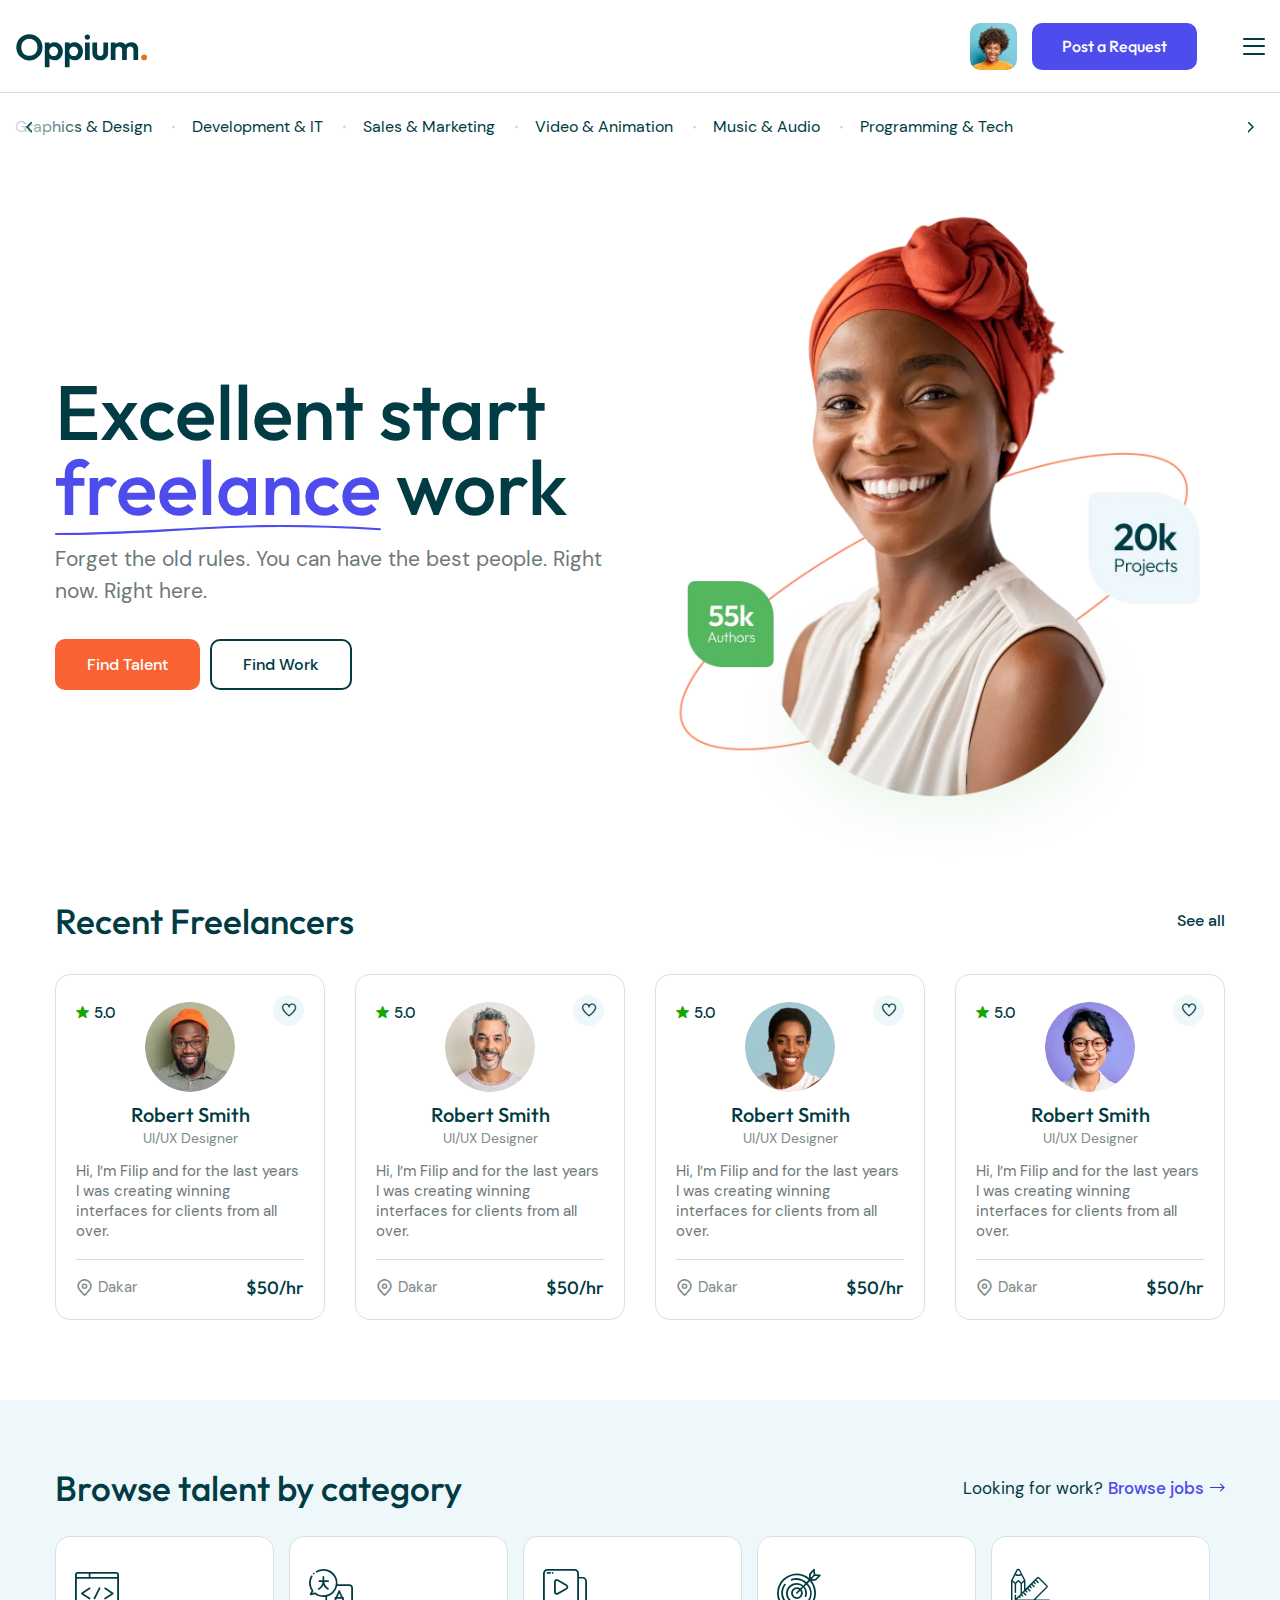
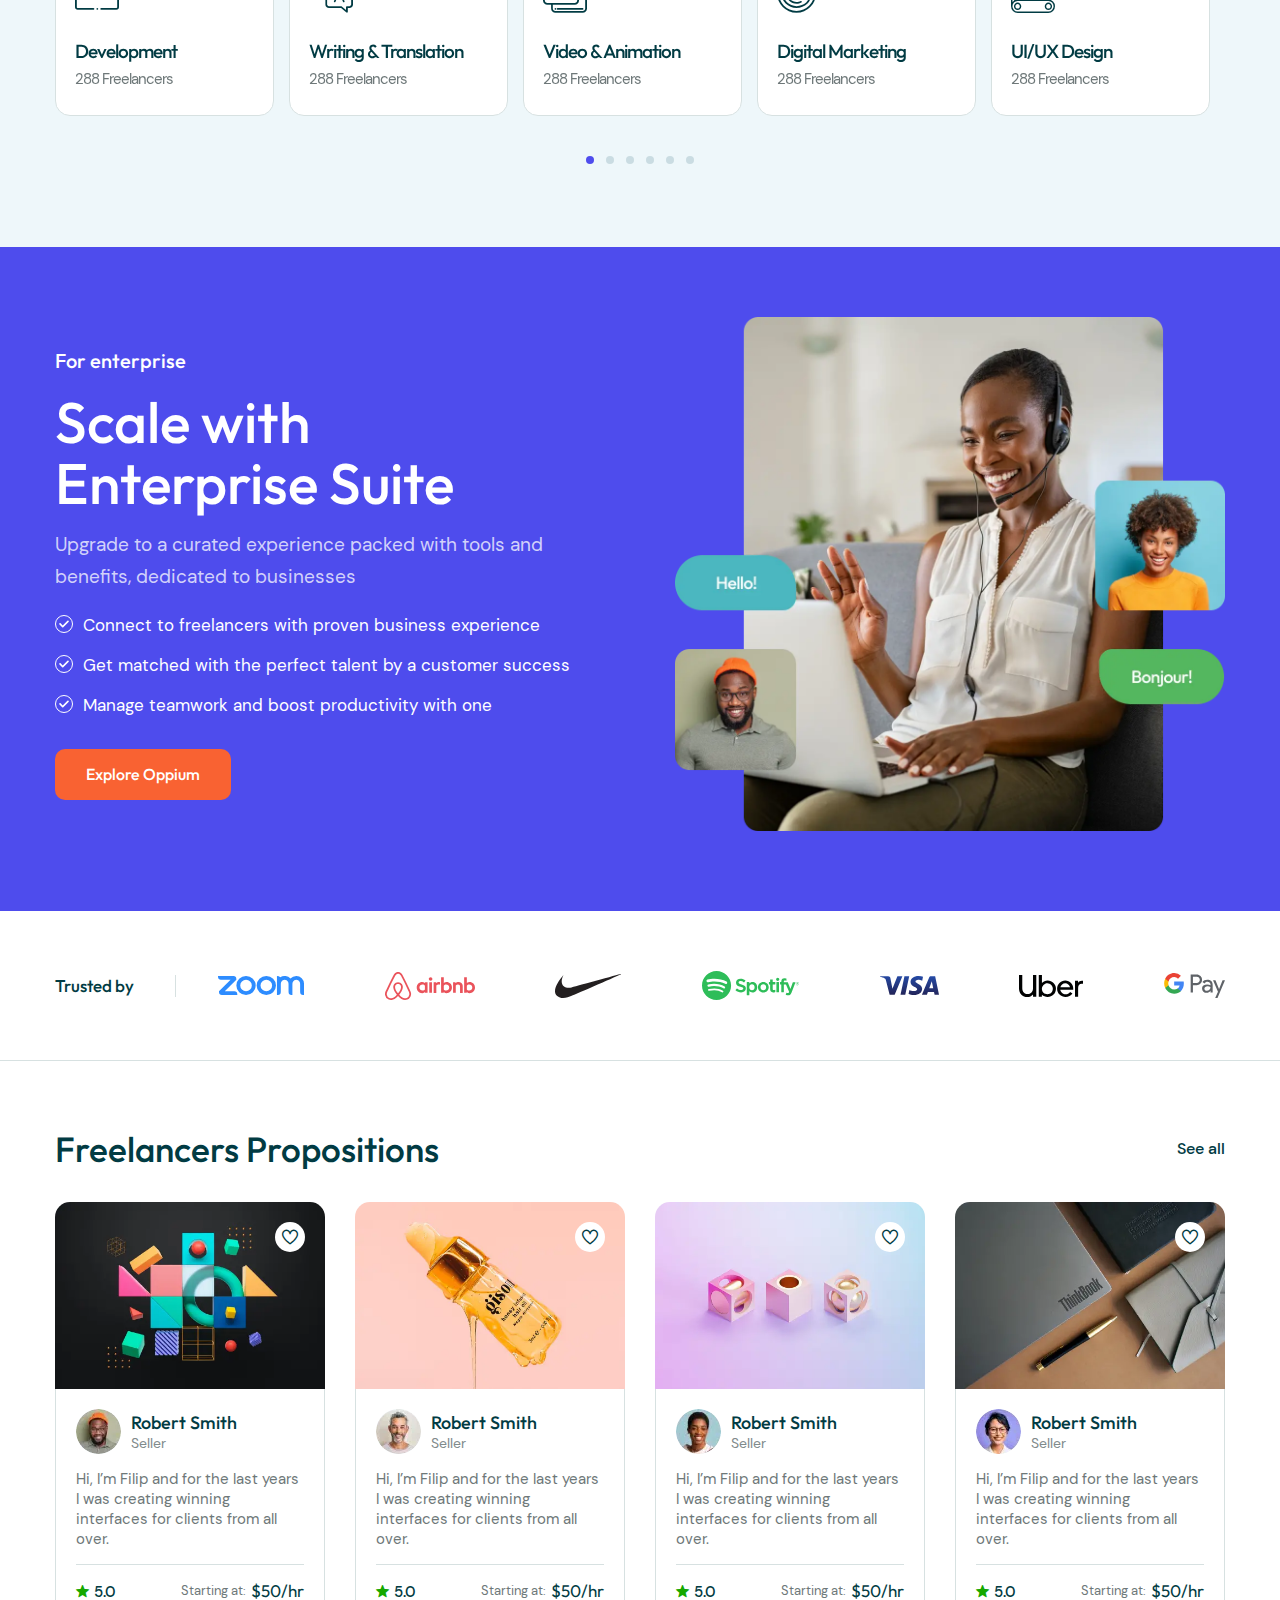
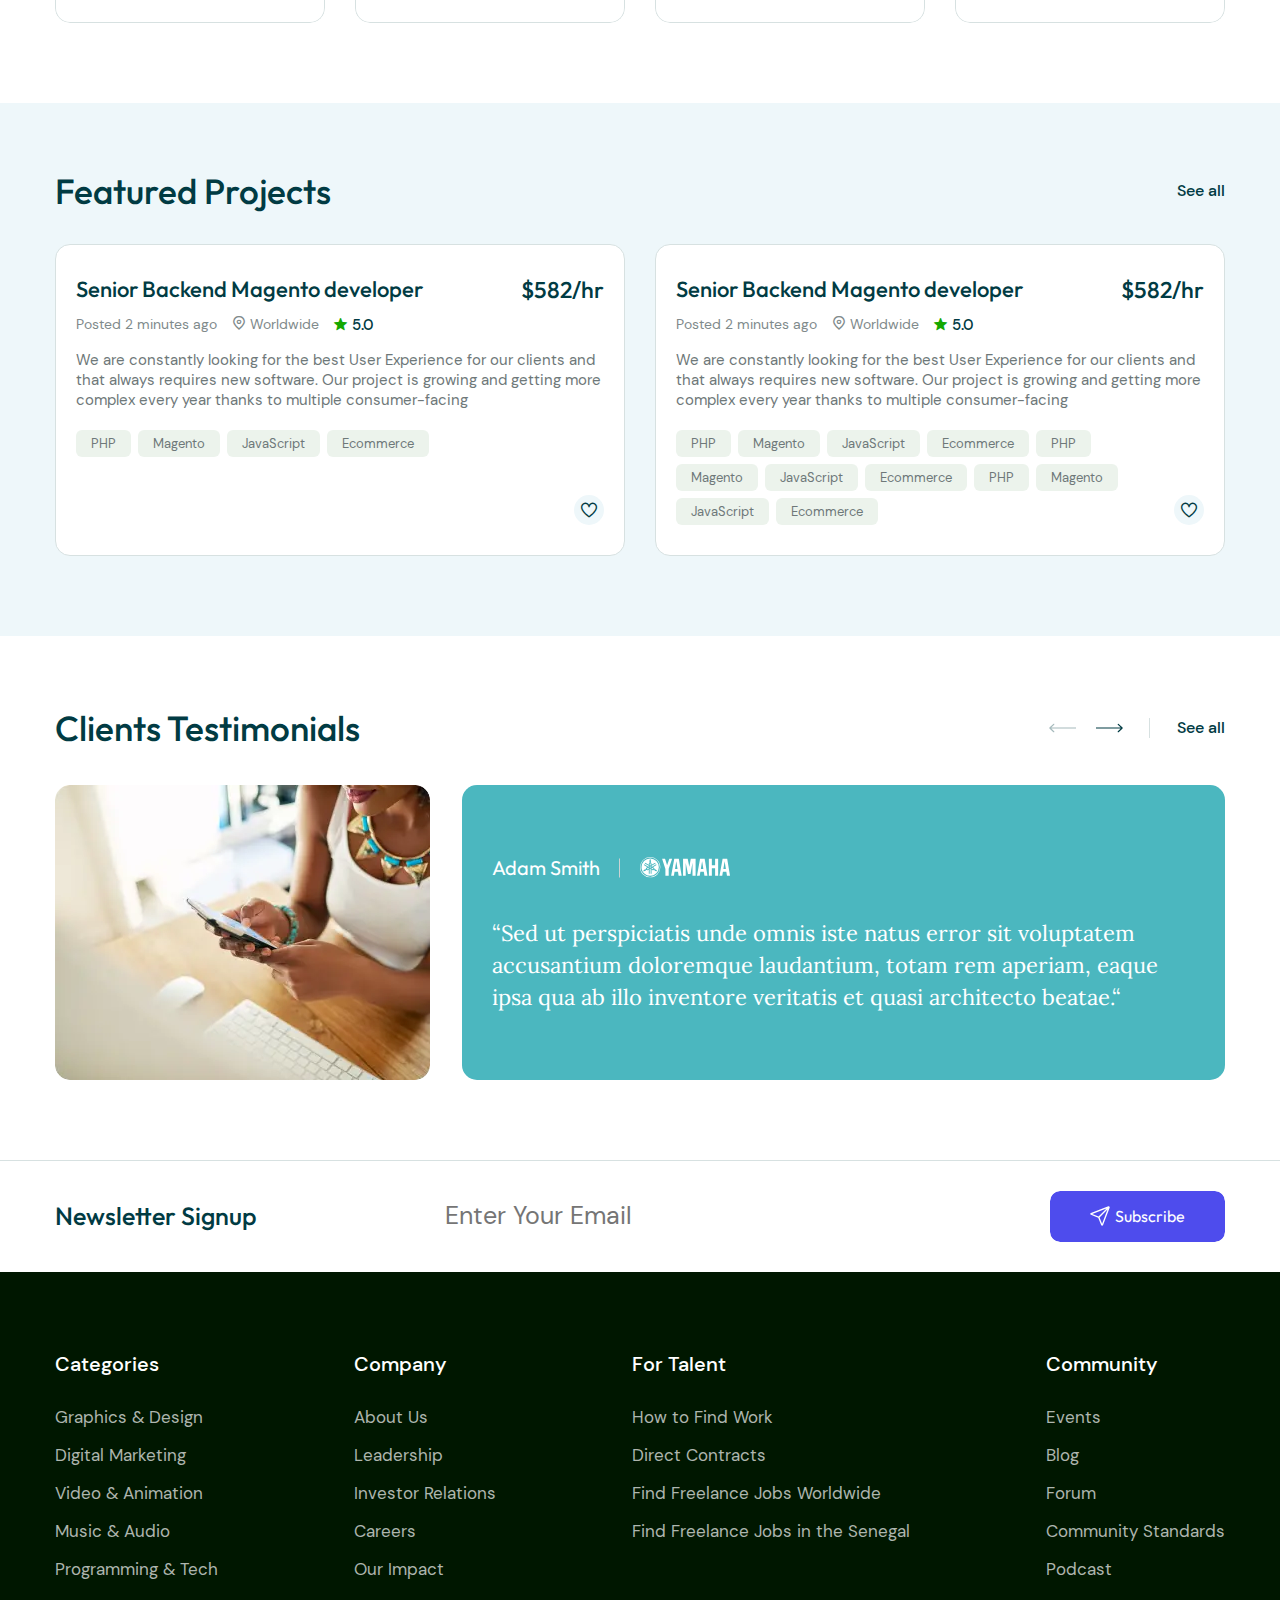
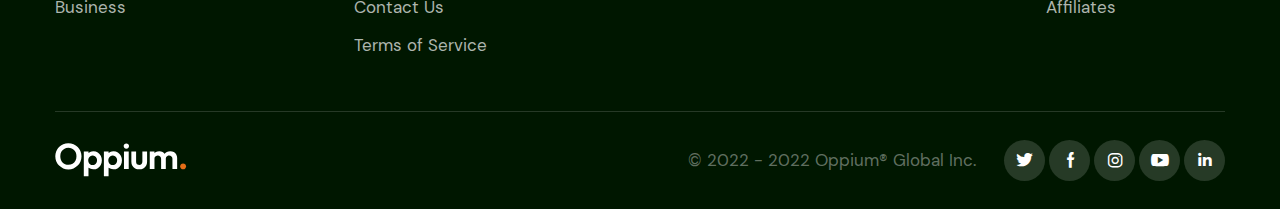
==== commit 4489d486: "responsive fixes" ====
--- a/index.html
+++ b/index.html
@@ -123,28 +123,32 @@
 </header>
 
 		<!-- Categories -->
-		<div class="categories">
-	<div class="container container--wide">
-		<ul>
-			<li>
-				<a href="#">Graphics &amp; Design </a>
-			</li>
-			<li>
-				<a href="#">Development &amp; IT</a>
-			</li>
-			<li>
-				<a href="#">Sales &amp; Marketing</a>
-			</li>
-			<li>
-				<a href="#">Video &amp; Animation</a>
-			</li>
-			<li>
-				<a href="#">Music &amp; Audio</a>
-			</li>
-			<li>
-				<a href="#">Programming &amp; Tech</a>
-			</li>
-		</ul>
+		<div class="categories-wrap">
+	<div class="categories">
+		<div class="categories-wrap__arrow categories-wrap__arrow--left"></div>
+		<div class="categories-wrap__arrow categories-wrap__arrow--right"></div>
+		<div class="container container--wide">
+			<ul>
+				<li>
+					<a href="#">Graphics &amp; Design </a>
+				</li>
+				<li>
+					<a href="#">Development &amp; IT</a>
+				</li>
+				<li>
+					<a href="#">Sales &amp; Marketing</a>
+				</li>
+				<li>
+					<a href="#">Video &amp; Animation</a>
+				</li>
+				<li>
+					<a href="#">Music &amp; Audio</a>
+				</li>
+				<li>
+					<a href="#">Programming &amp; Tech</a>
+				</li>
+			</ul>
+		</div>
 	</div>
 </div>
 
--- a/css/style.css
+++ b/css/style.css
@@ -436,9 +436,15 @@
 }
 .g-prop__img {
   display: flex;
+  max-height: 245px;
+  overflow: hidden;
+  height: 100%;
 }
 .g-prop__img img {
   width: 100%;
+  height: 100%;
+  -o-object-fit: cover;
+  object-fit: cover;
 }
 .g-prop__user {
   margin-bottom: 15px;
@@ -640,7 +646,7 @@
   right: 0;
 }
 .g-slider .swiper-slide {
-  width: 270px;
+  width: 281px;
 }
 .g-slider .swiper-button-next,
 .g-slider .swiper-button-prev {
@@ -674,7 +680,7 @@
   width: 30px;
   height: 30px;
   top: 20px;
-  right: 20px;
+  right: clamp(10px, 2vw, 20px);
   opacity: 0;
   pointer-events: none;
   transform: scale(0.3);
@@ -804,36 +810,36 @@
   background-color: var(--main-green-hover);
 }
 
-.rating {
+.form-rating {
   display: flex;
   justify-content: flex-end;
   overflow: hidden;
   flex-direction: row-reverse;
   position: relative;
-}
-
-.rating > input {
+  gap: 3px;
+}
+
+.form-rating > input {
   display: none;
 }
 
-.rating > label {
+.form-rating > label {
   cursor: pointer;
-  width: 18px;
-  height: 18px;
+  width: 20px;
+  height: 20px;
   background-image: url("data:image/svg+xml,%3Csvg width='20' height='18' viewBox='0 0 20 18' fill='none' xmlns='http://www.w3.org/2000/svg'%3E%3Cpath d='M15.1555 17.9159L9.75 14.6561L4.3445 17.9158C4.14813 18.0357 3.89482 18.0266 3.70572 17.8943C3.51716 17.7626 3.43066 17.5336 3.48756 17.3158L5.03404 11.3538L0.204286 7.40749C0.0257387 7.2634 -0.0439967 7.02897 0.0279858 6.81554C0.0999683 6.60156 0.299691 6.45155 0.531787 6.43595L6.83555 6.01173L9.21999 0.312109C9.39519 -0.104036 10.1048 -0.104036 10.28 0.312109L12.6645 6.01173L18.9682 6.43595C19.2003 6.45155 19.4 6.60156 19.472 6.81554C19.544 7.02897 19.4743 7.2634 19.2957 7.40749L14.4659 11.3539L16.0124 17.3159C16.0693 17.5336 15.9828 17.7627 15.7942 17.8944C15.6013 18.0295 15.3487 18.0325 15.1555 17.9159Z' fill='%23CBD9DE'/%3E%3C/svg%3E%0A");
   background-repeat: no-repeat;
   background-position: center;
   background-size: 100%;
-  transition: 0.3s;
-}
-
-.rating > input:checked ~ label,
-.rating > input:checked ~ label ~ label {
+}
+
+.form-rating > input:checked ~ label,
+.form-rating > input:checked ~ label ~ label {
   background-image: url("data:image/svg+xml,%3Csvg width='13' height='13' viewBox='0 0 13 13' fill='none' xmlns='http://www.w3.org/2000/svg'%3E%3Cpath d='M10.1037 12.6678L6.5 10.4128L2.89633 12.6678C2.76542 12.7507 2.59654 12.7444 2.47048 12.6529C2.34477 12.5618 2.28711 12.4033 2.32504 12.2527L3.35603 8.12832L0.13619 5.39837C0.0171591 5.29869 -0.0293311 5.13652 0.0186572 4.98887C0.0666455 4.84084 0.199794 4.73707 0.354524 4.72628L4.55703 4.43282L6.14666 0.489957C6.26346 0.202078 6.73653 0.202078 6.85333 0.489957L8.44296 4.43282L12.6455 4.72628C12.8002 4.73707 12.9333 4.84084 12.9813 4.98887C13.0293 5.13652 12.9828 5.29869 12.8638 5.39837L9.64394 8.12837L10.6749 12.2527C10.7129 12.4034 10.6552 12.5618 10.5295 12.653C10.4008 12.7464 10.2324 12.7485 10.1037 12.6678Z' fill='%2314A800'/%3E%3C/svg%3E%0A");
 }
 
-.rating > input:not(:checked) ~ label:hover,
-.rating > input:not(:checked) ~ label:hover ~ label {
+.form-rating > input:not(:checked) ~ label:hover,
+.form-rating > input:not(:checked) ~ label:hover ~ label {
   background-image: url("data:image/svg+xml,%3Csvg width='13' height='13' viewBox='0 0 13 13' fill='none' xmlns='http://www.w3.org/2000/svg'%3E%3Cpath d='M10.1037 12.6678L6.5 10.4128L2.89633 12.6678C2.76542 12.7507 2.59654 12.7444 2.47048 12.6529C2.34477 12.5618 2.28711 12.4033 2.32504 12.2527L3.35603 8.12832L0.13619 5.39837C0.0171591 5.29869 -0.0293311 5.13652 0.0186572 4.98887C0.0666455 4.84084 0.199794 4.73707 0.354524 4.72628L4.55703 4.43282L6.14666 0.489957C6.26346 0.202078 6.73653 0.202078 6.85333 0.489957L8.44296 4.43282L12.6455 4.72628C12.8002 4.73707 12.9333 4.84084 12.9813 4.98887C13.0293 5.13652 12.9828 5.29869 12.8638 5.39837L9.64394 8.12837L10.6749 12.2527C10.7129 12.4034 10.6552 12.5618 10.5295 12.653C10.4008 12.7464 10.2324 12.7485 10.1037 12.6678Z' fill='%2314A800'/%3E%3C/svg%3E%0A");
 }
 
@@ -847,7 +853,7 @@
   font-size: 17px;
   line-height: 21px;
 }
-.review-form .rating {
+.review-form .form-rating {
   margin-bottom: 25px;
 }
 .review-form__textarea {
@@ -893,20 +899,21 @@
   font-size: 15px;
   line-height: 19px;
   font-family: var(--secondary-font);
-}
-.breadcrumbs li + li {
-  margin-left: 9px;
-  padding-left: 9px;
+  row-gap: 10px;
+}
+.breadcrumbs li {
+  margin-right: 9px;
+  padding-right: 9px;
   position: relative;
 }
-.breadcrumbs li + li::before {
+.breadcrumbs li::before {
   position: absolute;
   content: "";
   width: 5px;
   height: 15px;
-  left: -1px;
+  right: -1px;
   top: 50%;
-  transform: translateY(-45%);
+  transform: translateY(-40%);
   background-image: url("../img/icons/angle-right-g.svg");
   background-repeat: no-repeat;
   background-position: center center;
@@ -917,6 +924,13 @@
 }
 .breadcrumbs li a:hover {
   color: var(--deep-green);
+}
+.breadcrumbs li:last-child {
+  margin-right: 0;
+  padding-right: 0;
+}
+.breadcrumbs li:last-child::before {
+  display: none;
 }
 .breadcrumbs li:last-child a {
   pointer-events: none;
@@ -949,8 +963,7 @@
   width: 10px;
   height: 6px;
   right: 0;
-  top: 50%;
-  transform: translate(0, -50%);
+  top: 10px;
   background-image: url(../img/icons/angle-down-green.svg);
   background-repeat: no-repeat;
   background-position: center;
@@ -958,7 +971,7 @@
   transition: transform 0.3s;
 }
 .accordion__title.is-active:after {
-  transform: rotate(180deg) translate(0, 50%);
+  transform: rotate(180deg);
 }
 .accordion__item {
   display: none;
@@ -1179,6 +1192,7 @@
   color: var(--orange);
 }
 .header__user {
+  display: flex;
   position: relative;
 }
 .header__user .popup-global {
@@ -1384,6 +1398,29 @@
   padding: 26px 0;
   color: var(--deep-green);
 }
+.categories-wrap {
+  position: relative;
+}
+.categories-wrap__arrow {
+  display: none;
+  position: absolute;
+  content: "";
+  width: 6px;
+  height: 11px;
+  background-repeat: no-repeat;
+  background-position: center;
+  top: 50%;
+  transform: translateY(-50%);
+  z-index: 4;
+}
+.categories-wrap__arrow--left {
+  left: clamp(15px, 2vw, 30px);
+  background-image: url(../img/icons/angle-l-green.svg);
+}
+.categories-wrap__arrow--right {
+  right: clamp(15px, 2vw, 30px);
+  background-image: url(../img/icons/angle-r-green.svg);
+}
 .categories ul {
   display: flex;
   flex-wrap: wrap;
@@ -1611,7 +1648,7 @@
 .columns {
   display: grid;
   grid-template: 1fr/1fr 330px;
-  gap: clamp(20px, 3vw, 40px);
+  gap: clamp(20px, 3vw, 49px);
   position: relative;
 }
 .columns .custom-select::after {
@@ -1631,7 +1668,7 @@
 }
 .columns .global-search {
   display: grid;
-  grid-template: auto/1fr auto;
+  grid-template: auto/1fr;
   gap: clamp(10px, 1vw, 15px);
   margin-bottom: 23px;
 }
@@ -1721,7 +1758,6 @@
 }
 .columns__inner--list .g-prop {
   flex-direction: row;
-  align-items: center;
 }
 .columns__inner--list .g-prop__inner {
   height: 100%;
@@ -1793,7 +1829,7 @@
   top: 5px;
   right: 0;
   padding: 10px 15px;
-  border-radius: 7px;
+  border-radius: 10px;
   display: none;
   text-align: center;
 }
@@ -1805,7 +1841,7 @@
   position: relative;
   background-color: #fff;
   border: var(--main-border);
-  padding: 30px 20px;
+  padding: 30px clamp(10px, 2vw, 20px);
   border-radius: var(--br-15);
   transition: background-color 0.3s;
 }
@@ -1909,8 +1945,11 @@
 }
 .project--c .project__info-inner {
   display: flex;
-  align-items: center;
-  gap: 20px;
+  flex-wrap: wrap;
+  align-items: center;
+  -moz-column-gap: 20px;
+  column-gap: 20px;
+  row-gap: 10px;
 }
 .project--c .project__info-time {
   gap: 6px;
@@ -2015,6 +2054,8 @@
   line-height: 29px;
 }
 .filters__top button {
+  color: var(--deep-green);
+  font-size: 16px;
   line-height: 21px;
   transition: color 0.3s;
 }
@@ -2113,6 +2154,7 @@
 .messages__conv {
   padding-bottom: 20px;
   overflow-y: auto;
+  max-height: 795px;
 }
 .messages__conv-info {
   display: flex;
@@ -2411,11 +2453,11 @@
 .intro__left p {
   font-size: clamp(17px, 2vw, 21px);
   line-height: clamp(27px, 3vw, 32px);
-  margin-bottom: 32px;
+  margin-bottom: clamp(22px, 3vw, 32px);
 }
 .intro__left h1 {
-  font-size: clamp(40px, 7vw, 80px);
-  line-height: clamp(50px, 7vw, 75px);
+  font-size: clamp(40px, 6vw, 80px);
+  line-height: clamp(45px, 6vw, 75px);
   margin-bottom: 19px;
 }
 .intro__left h1 span {
@@ -2444,10 +2486,11 @@
 }
 .intro__buttons a {
   align-items: center;
+  justify-content: center;
   font-weight: 500;
   font-size: 16px;
   line-height: 20px;
-  padding: 14px 31px 13px;
+  padding: 14px clamp(10px, 3vw, 31px) 13px;
   border-radius: var(--br-10);
   border: 1px solid transparent;
 }
@@ -2569,7 +2612,7 @@
   background-color: #f8fcfd;
 }
 .category-slider .swiper-slide {
-  max-width: 214px;
+  max-width: 219px;
   height: auto;
 }
 .category-slider .swiper-wrapper {
@@ -2617,7 +2660,7 @@
 }
 .enterprise__list {
   font-size: 17px;
-  line-height: 18px;
+  line-height: 20px;
   margin-bottom: 34px;
 }
 .enterprise__list li + li {
@@ -2687,6 +2730,8 @@
   align-items: center;
   font-size: 15px;
   margin-bottom: 30px;
+  flex-wrap: wrap;
+  row-gap: 20px;
 }
 .offer-details__description-location {
   margin-right: 17px;
@@ -2729,9 +2774,12 @@
   top: 16px;
 }
 .offer-details__type, .offer-details__pay {
+  display: flex;
+  flex-wrap: wrap;
+  gap: 5px;
   font-weight: 400;
-  font-size: 22px;
-  line-height: 27px;
+  font-size: clamp(17px, 2vw, 22px);
+  line-height: clamp(20px, 2vw, 27px);
   margin-bottom: 25px;
 }
 .offer-details__tags {
@@ -2844,12 +2892,17 @@
 
 .freelancer-p__aside {
   border: var(--main-border);
-  padding: 25px 25px 50px 25px;
+  padding: 25px clamp(10px, 2vw, 25px) clamp(20px, 4vw, 50px) clamp(10px, 2vw, 25px);
   border-radius: 15px;
   position: relative;
 }
 .freelancer-p__aside .rating {
   position: absolute;
+  left: clamp(10px, 2vw, 24px);
+  top: 26px;
+}
+.freelancer-p__aside .rating i {
+  font-size: 16px;
 }
 .freelancer-p__aside .save {
   opacity: 1;
@@ -2858,6 +2911,8 @@
   background-color: #eef7fa;
   width: 35px;
   height: 35px;
+  top: 20px;
+  right: clamp(10px, 2vw, 20px);
 }
 .freelancer-p__aside .g-user {
   display: flex;
@@ -2998,7 +3053,7 @@
   border-bottom: var(--main-border);
 }
 .freelancer-p__main-top {
-  padding-top: 40px;
+  padding-top: clamp(5px, 3vw, 47px);
 }
 .freelancer-p__main-top h2 {
   font-size: 29px;
@@ -3068,6 +3123,7 @@
 }
 .freelancer-p__main-review-top {
   display: flex;
+  flex-wrap: wrap;
   align-items: center;
   margin-bottom: 22px;
 }
@@ -3079,6 +3135,10 @@
 }
 .freelancer-p__main-review-item .g-user {
   margin-bottom: 24px;
+}
+.freelancer-p__main-review-item .g-user__avatar {
+  width: 50px;
+  height: 50px;
 }
 .freelancer-p__main-review-item .g-user__name {
   font-size: 17px;
@@ -3134,13 +3194,15 @@
 }
 .proposition h2.g-title {
   font-size: 29px;
-  line-height: 36px;
+  line-height: clamp(30px, 3vw, 36px);
   margin-bottom: 16px;
 }
 .proposition__main-top {
   display: flex;
   align-items: center;
   margin-bottom: 26px;
+  flex-wrap: wrap;
+  row-gap: 10px;
 }
 .proposition__main-top .g-user {
   grid-template: 1fr/auto 1fr;
@@ -3149,7 +3211,7 @@
 .proposition__main-top .g-user__cont {
   flex-direction: row;
   align-items: center;
-  gap: 22px;
+  gap: clamp(5px, 2vw, 22px);
   margin-right: 22px;
 }
 .proposition__main-top .g-user__avatar {
@@ -3232,6 +3294,9 @@
 .proposition__main-about {
   margin-bottom: 45px;
 }
+.proposition__main-about .g-user {
+  margin-bottom: 22px;
+}
 .proposition__main-about h3 {
   font-size: 24px;
   line-height: 36px;
@@ -3261,7 +3326,7 @@
   line-height: 26px;
 }
 .proposition__main-faq {
-  margin-bottom: 51px;
+  margin-bottom: clamp(25px, 4vw, 51px);
 }
 .proposition__main-faq h3.g-title {
   font-size: 24px;
@@ -3272,6 +3337,7 @@
   margin-bottom: 22px;
   display: flex;
   align-items: center;
+  flex-wrap: wrap;
 }
 .proposition__main-reviews-top h3 {
   font-size: 24px;
@@ -3293,7 +3359,7 @@
   border-top: var(--main-border);
 }
 .proposition__main-reviews-list .g-user {
-  margin-bottom: 24px;
+  margin-bottom: clamp(15px, 2vw, 24px);
 }
 .proposition__main-reviews-list .g-user__avatar {
   width: 50px;
@@ -3327,7 +3393,7 @@
 .proposition__aside {
   background-color: #eef7fa;
   border-radius: 15px;
-  padding: 23px 24px 40px;
+  padding: 23px clamp(10px, 2vw, 24px) 40px;
 }
 .proposition__aside-prof {
   font-size: 18px;
@@ -3500,6 +3566,10 @@
 }
 .proposition-message__form-actions i:hover {
   color: var(--deep-green);
+}
+
+.propositions-f .global-search {
+  grid-template: 1fr/1fr !important;
 }
 
 /* Custom select */
--- a/css/responsive.css
+++ b/css/responsive.css
@@ -15,6 +15,9 @@
   }
   .header__search form {
     width: 100%;
+  }
+  .header__search form input[type=text] {
+    padding-left: 5px !important;
   }
   .header__actions {
     margin: 0;
@@ -57,8 +60,36 @@
     left: 50%;
     transform: translateX(-50%);
   }
+  .categories-wrap {
+    position: relative;
+  }
+  .categories-wrap__arrow {
+    display: block;
+  }
+  .categories-wrap:before, .categories-wrap:after {
+    position: absolute;
+    content: "";
+    width: 85px;
+    height: 46px;
+    top: 50%;
+    transform: translateY(-50%);
+    z-index: 3;
+    background: linear-gradient(90deg, #ffffff 0%, rgba(255, 255, 255, 0) 103.51%);
+  }
+  .categories-wrap:before {
+    left: 0px;
+  }
+  .categories-wrap:after {
+    right: 0px;
+    transform: rotate(-180deg) translateY(50%);
+  }
 }
 @media screen and (max-width: 1280px) {
+  .save {
+    opacity: 1;
+    pointer-events: all;
+    transform: scale(1);
+  }
   .categories {
     overflow-x: auto;
   }
@@ -82,6 +113,9 @@
     right: 0;
     height: 100%;
     display: none;
+  }
+  .elements {
+    grid-template: auto/1fr !important;
   }
 }
 @media screen and (max-width: 1024px) {
@@ -105,7 +139,9 @@
   .trusted__inner h3::after {
     display: none;
   }
-  .freelancers {
+  .freelancers,
+.projects,
+.propositions {
     grid-template: auto/1fr;
   }
   div.columns__filters {
@@ -123,11 +159,42 @@
     box-shadow: 0 0 10px 1px rgba(238, 247, 250, 0.2);
     overflow-y: auto;
   }
+  div.columns .global-search {
+    grid-template: 1fr/1fr auto;
+  }
+  .freelancer-p,
+.offer-details,
+.proposition {
+    display: flex;
+    flex-direction: column;
+  }
+  .proposition {
+    flex-direction: column-reverse;
+  }
+  .proposition a.share-link {
+    width: -webkit-max-content;
+    width: -moz-max-content;
+    width: max-content;
+    flex: 0 0 auto !important;
+    background-position: left 13px center !important;
+  }
+  .offer-details {
+    flex-direction: column-reverse;
+  }
+  .offer-details__aside-info {
+    flex-direction: row;
+    justify-content: space-between;
+    flex-wrap: wrap;
+  }
+  .offer-details__aside-apply {
+    display: flex;
+    justify-content: center;
+  }
 }
 @media screen and (max-width: 768px) {
   .intro__inner {
     grid-template: 1fr/1fr;
-    margin-bottom: 50px;
+    margin-bottom: clamp(25px, 4vw, 50px);
   }
   .intro__right {
     display: none;
@@ -169,7 +236,7 @@
     gap: 35px;
     display: flex;
     flex-wrap: wrap;
-    justify-content: start;
+    justify-content: flex-start;
   }
   .newsletter__inner form input[type=submit] {
     width: -webkit-max-content;
@@ -237,7 +304,7 @@
     right: 0;
   }
   div.columns__inner {
-    grid-template: auto/1fr 1fr;
+    grid-template: auto/1fr;
     gap: 15px;
   }
   .columns__inner--list .freelancer__text,
@@ -254,6 +321,17 @@
   }
   .columns__inner--list div.g-user--freelancer .g-user__cont {
     align-items: center;
+  }
+  div.propositions div.columns__inner.columns__inner--list div.g-prop {
+    flex-direction: column;
+  }
+  div.propositions div.columns__inner.columns__inner--list div.g-prop__img {
+    border-radius: 15px 15px 0 0;
+    min-height: clamp(200px, 55vw, 245px);
+  }
+  div.propositions div.columns__inner.columns__inner--list div.g-prop__inner {
+    border-radius: 0 0 15px 15px;
+    border-left: var(--main-border);
   }
 }
 @media screen and (max-width: 480px) {
@@ -290,7 +368,7 @@
     gap: 10px;
   }
   div.columns .global-search {
-    grid-template: auto/1fr;
+    grid-template: 1fr 1fr/1fr;
   }
   div.columns .global-search input[type=submit] {
     padding: 0;
@@ -305,6 +383,9 @@
     background-position: center center;
     background-size: 18px;
   }
+  .offer-details__aside-info {
+    flex-direction: column;
+  }
 }
 @media screen and (max-width: 375px) {
   .g-slider__row-info {
@@ -328,4 +409,8 @@
   .intro__left h1 span:after {
     display: none;
   }
+  .intro-a__buttons,
+.intro__buttons {
+    grid-template: 1fr/1fr 1fr;
+  }
 }